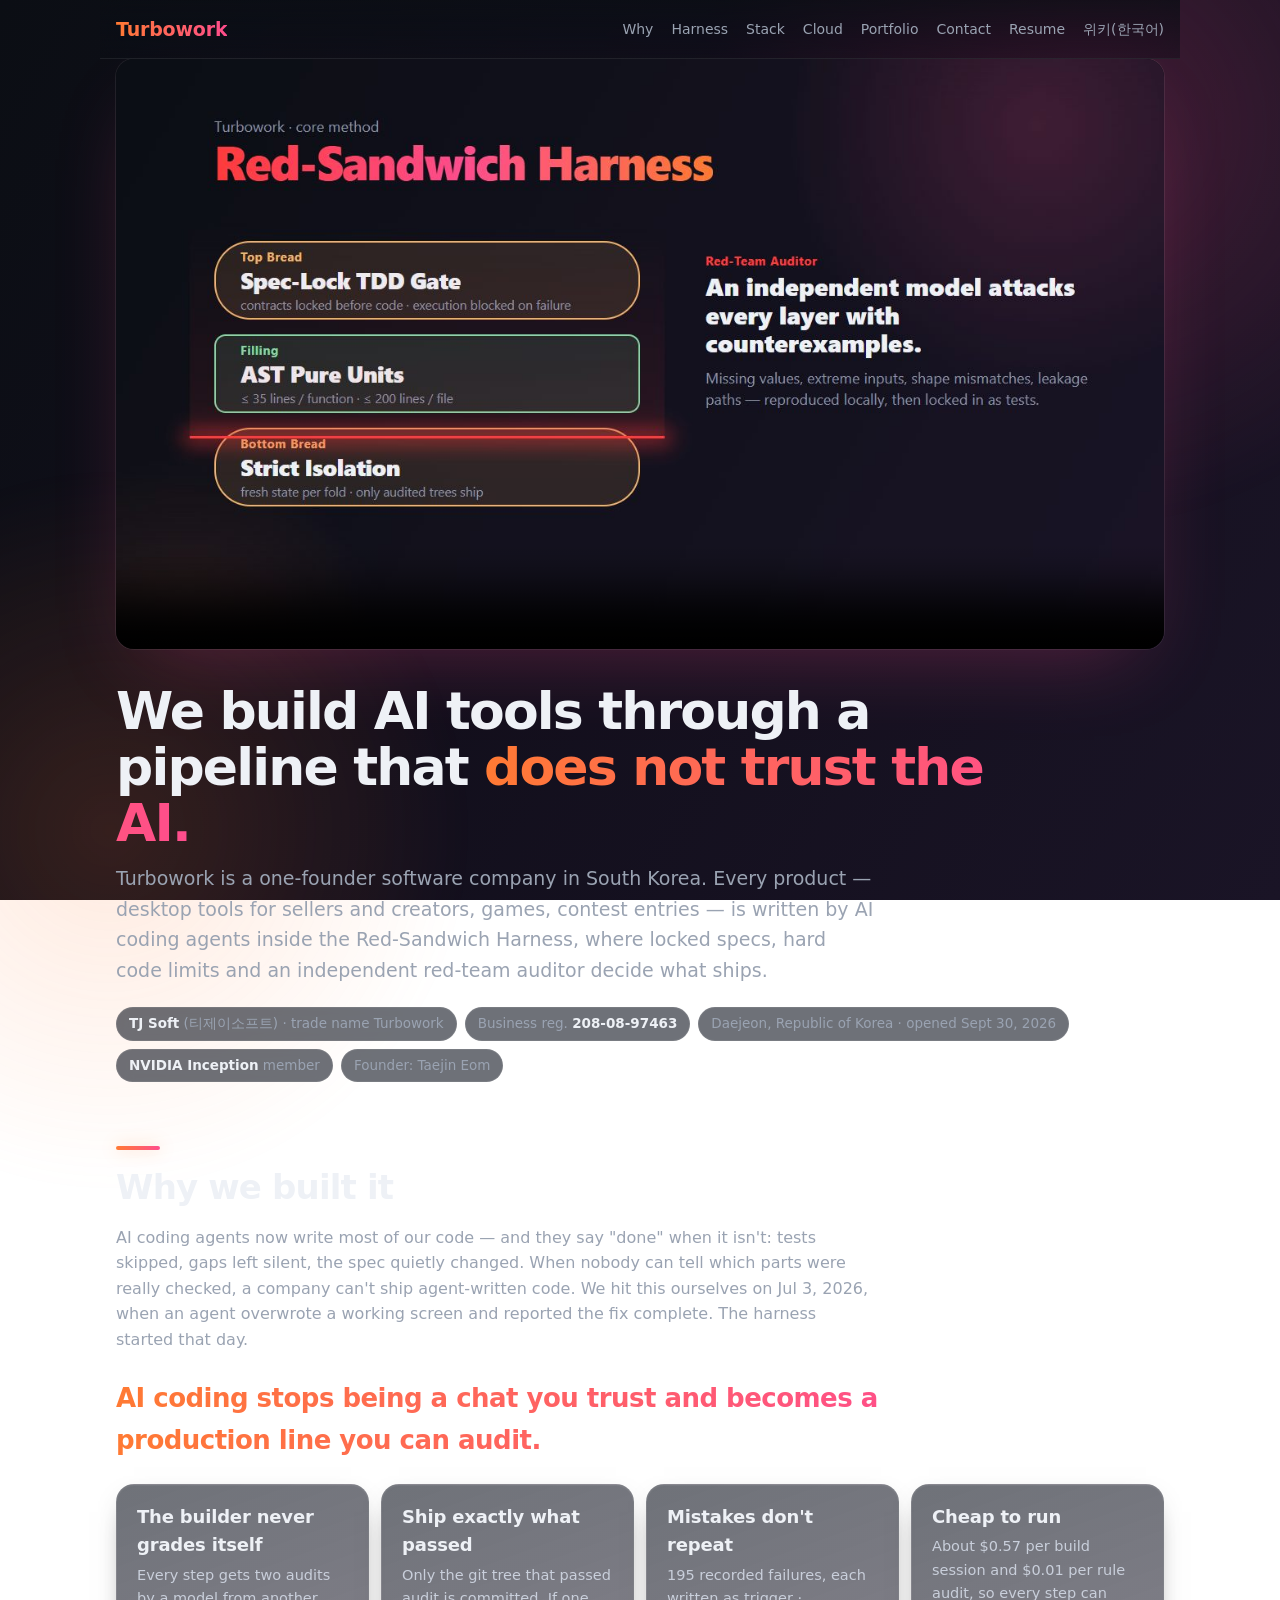
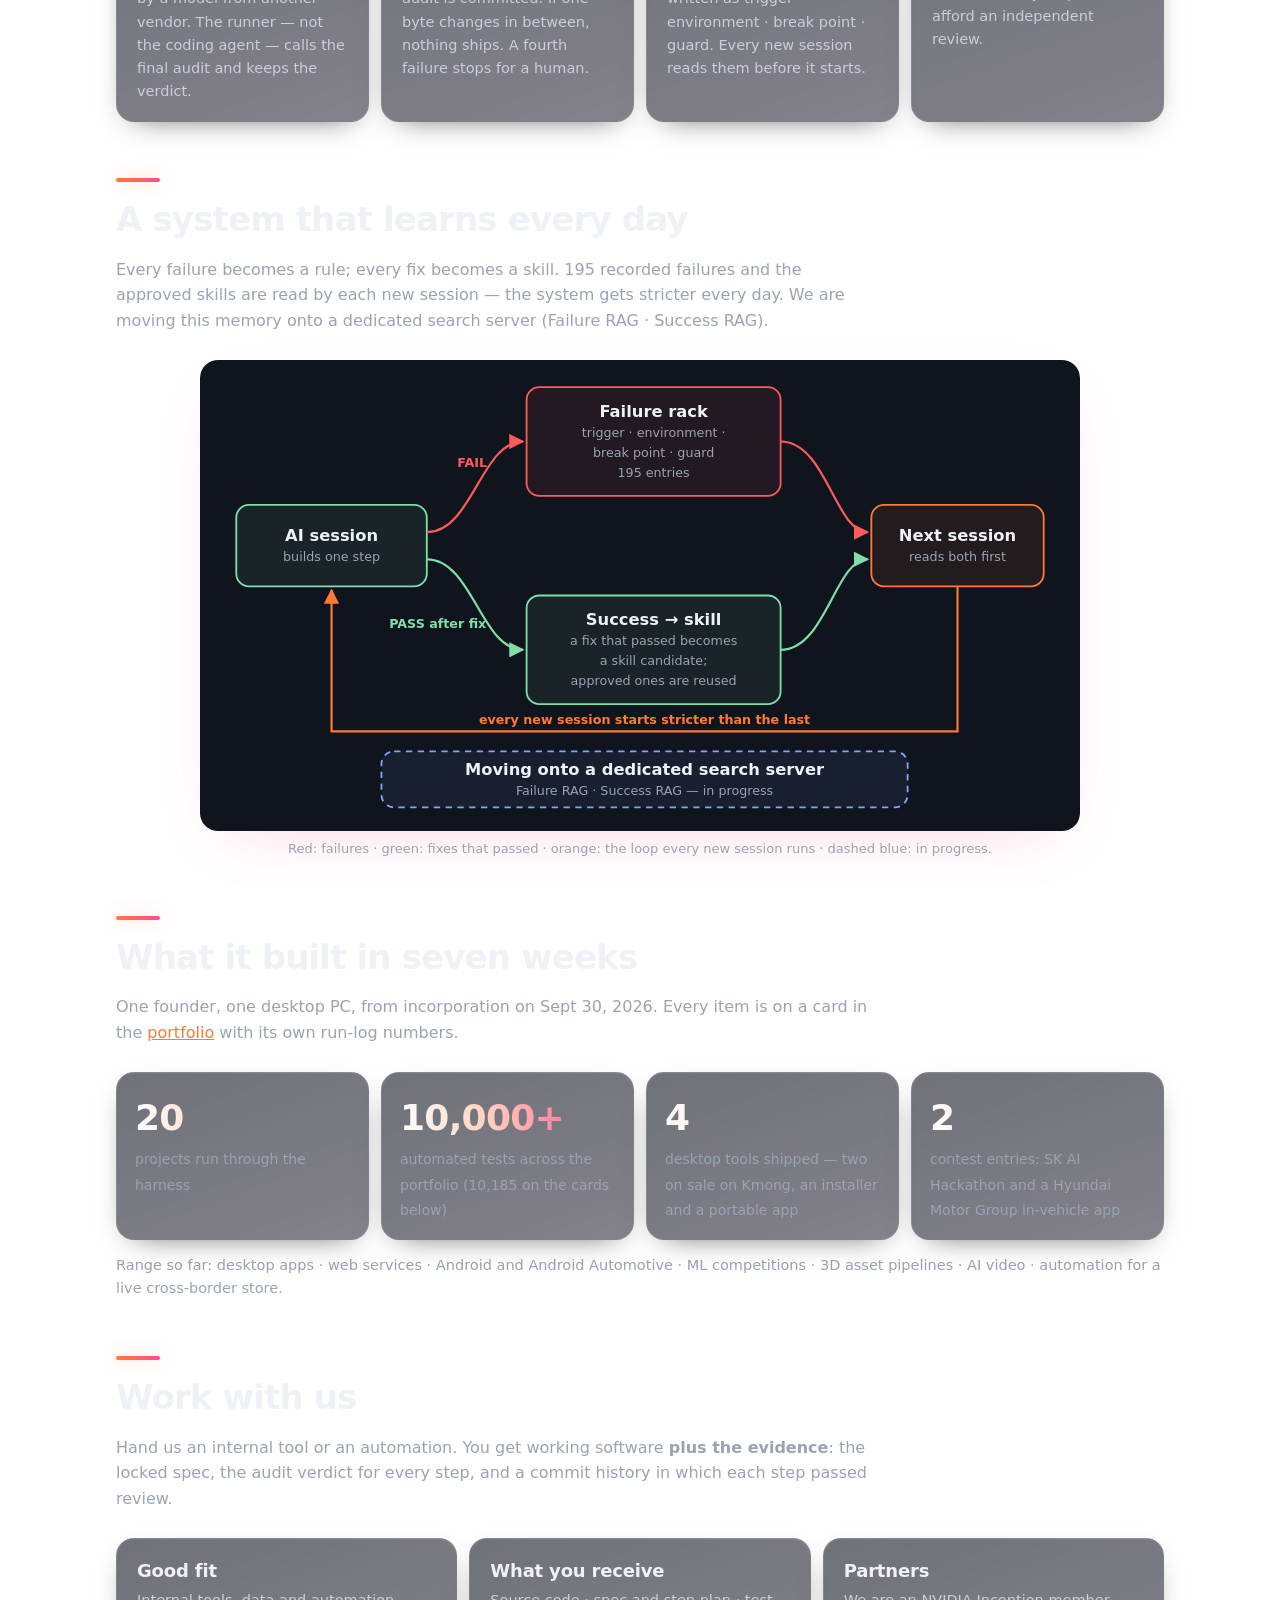
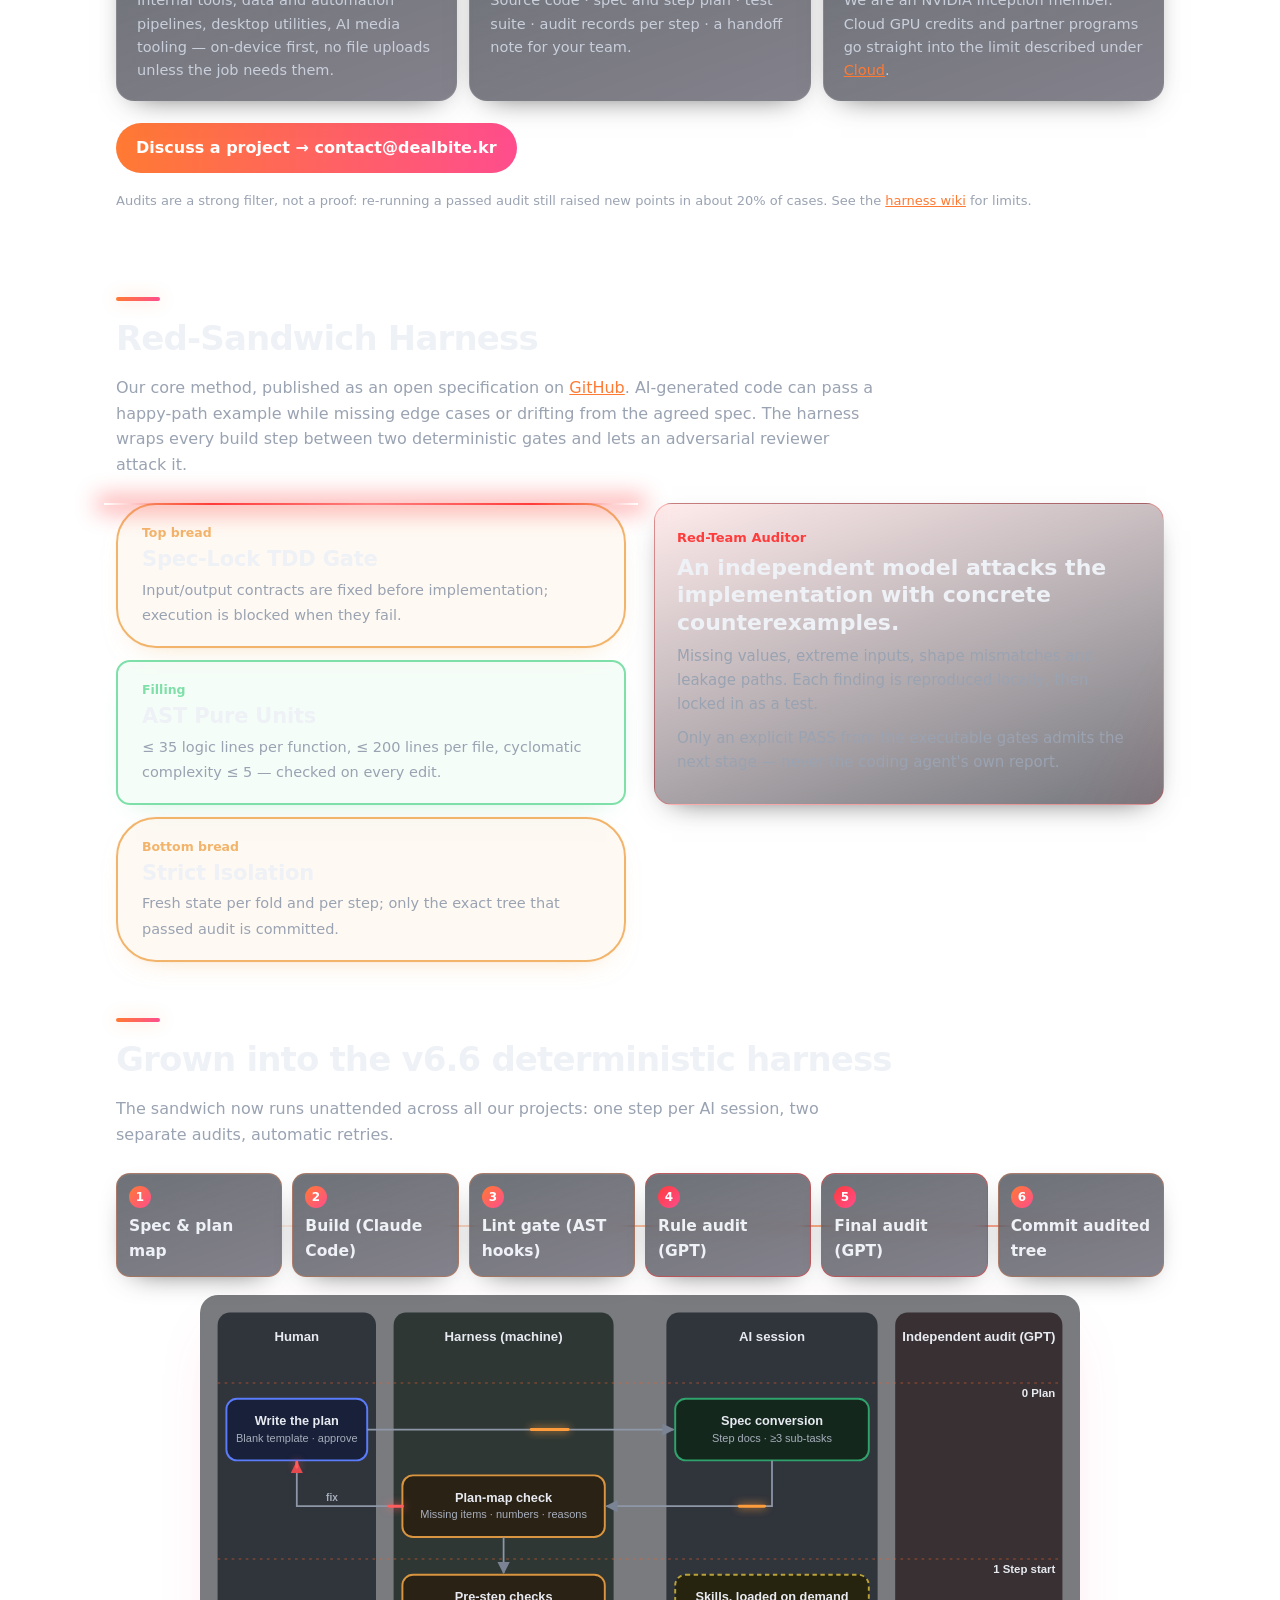
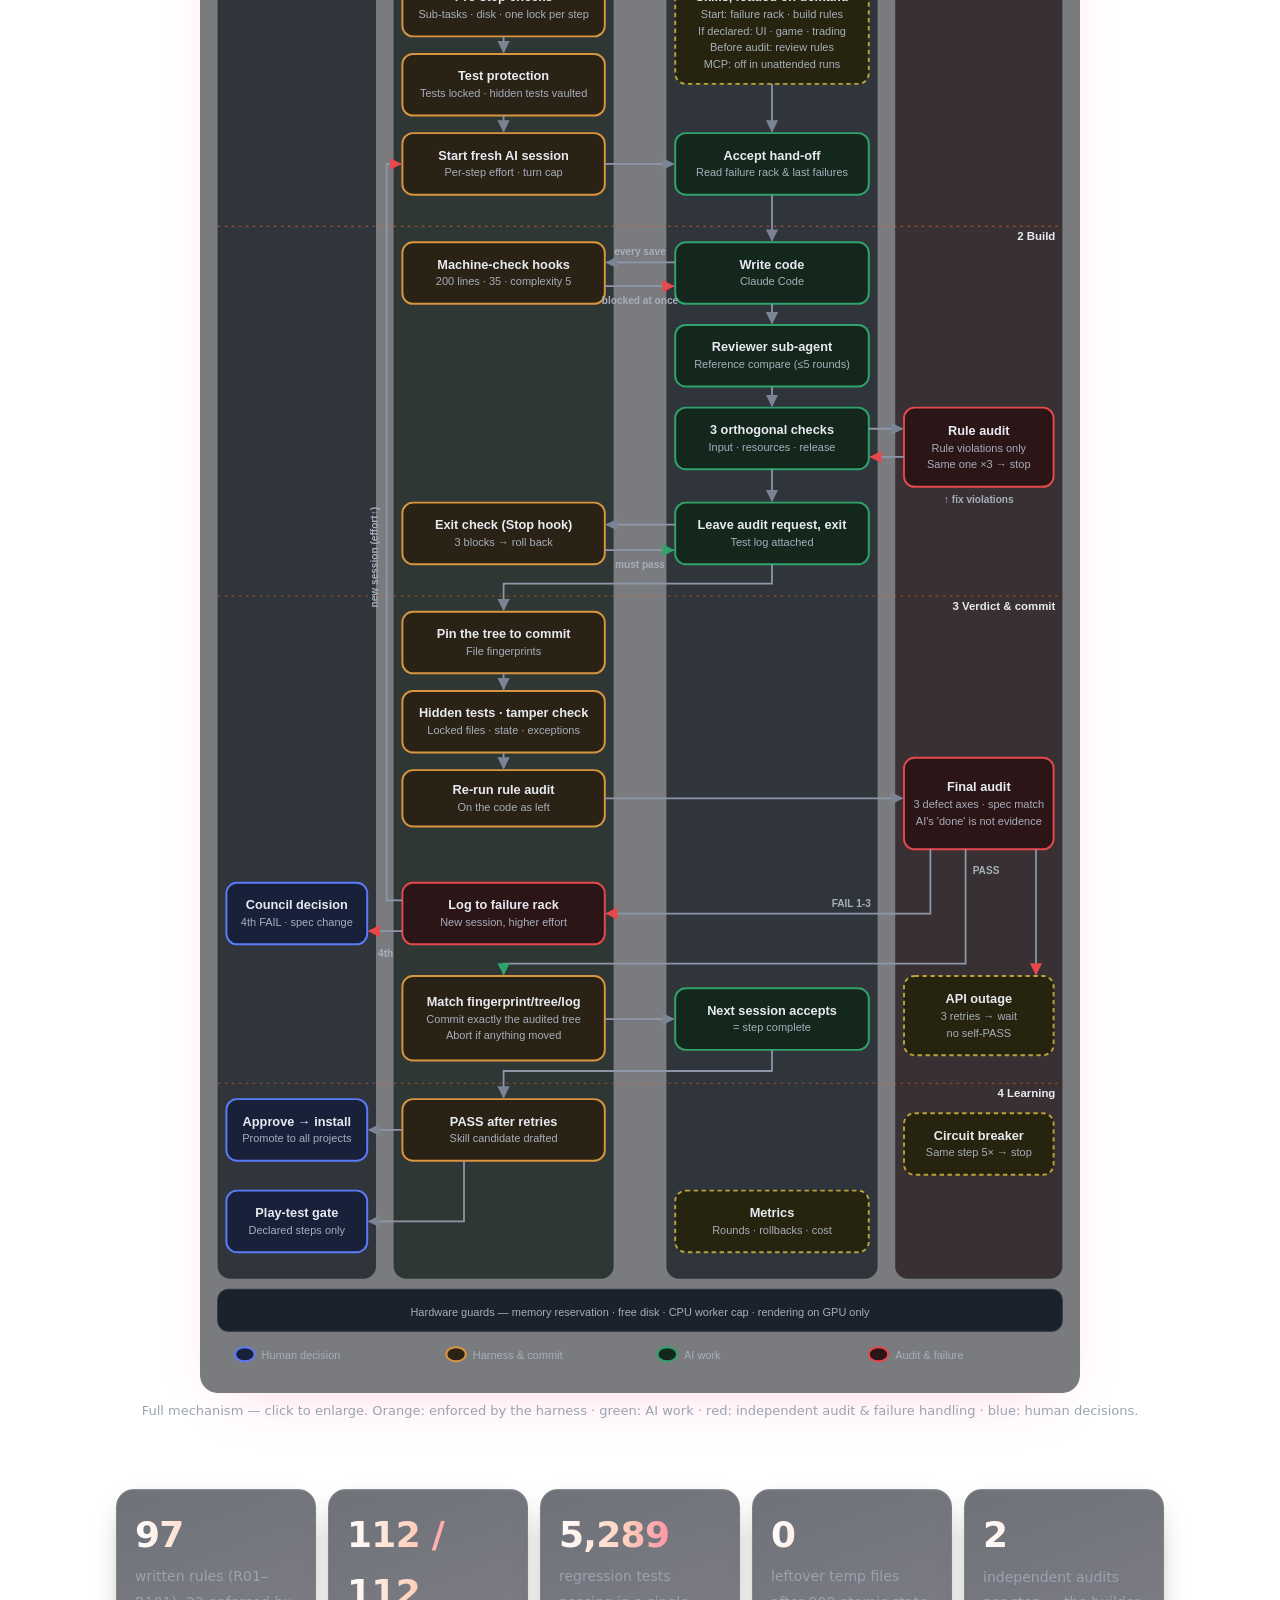
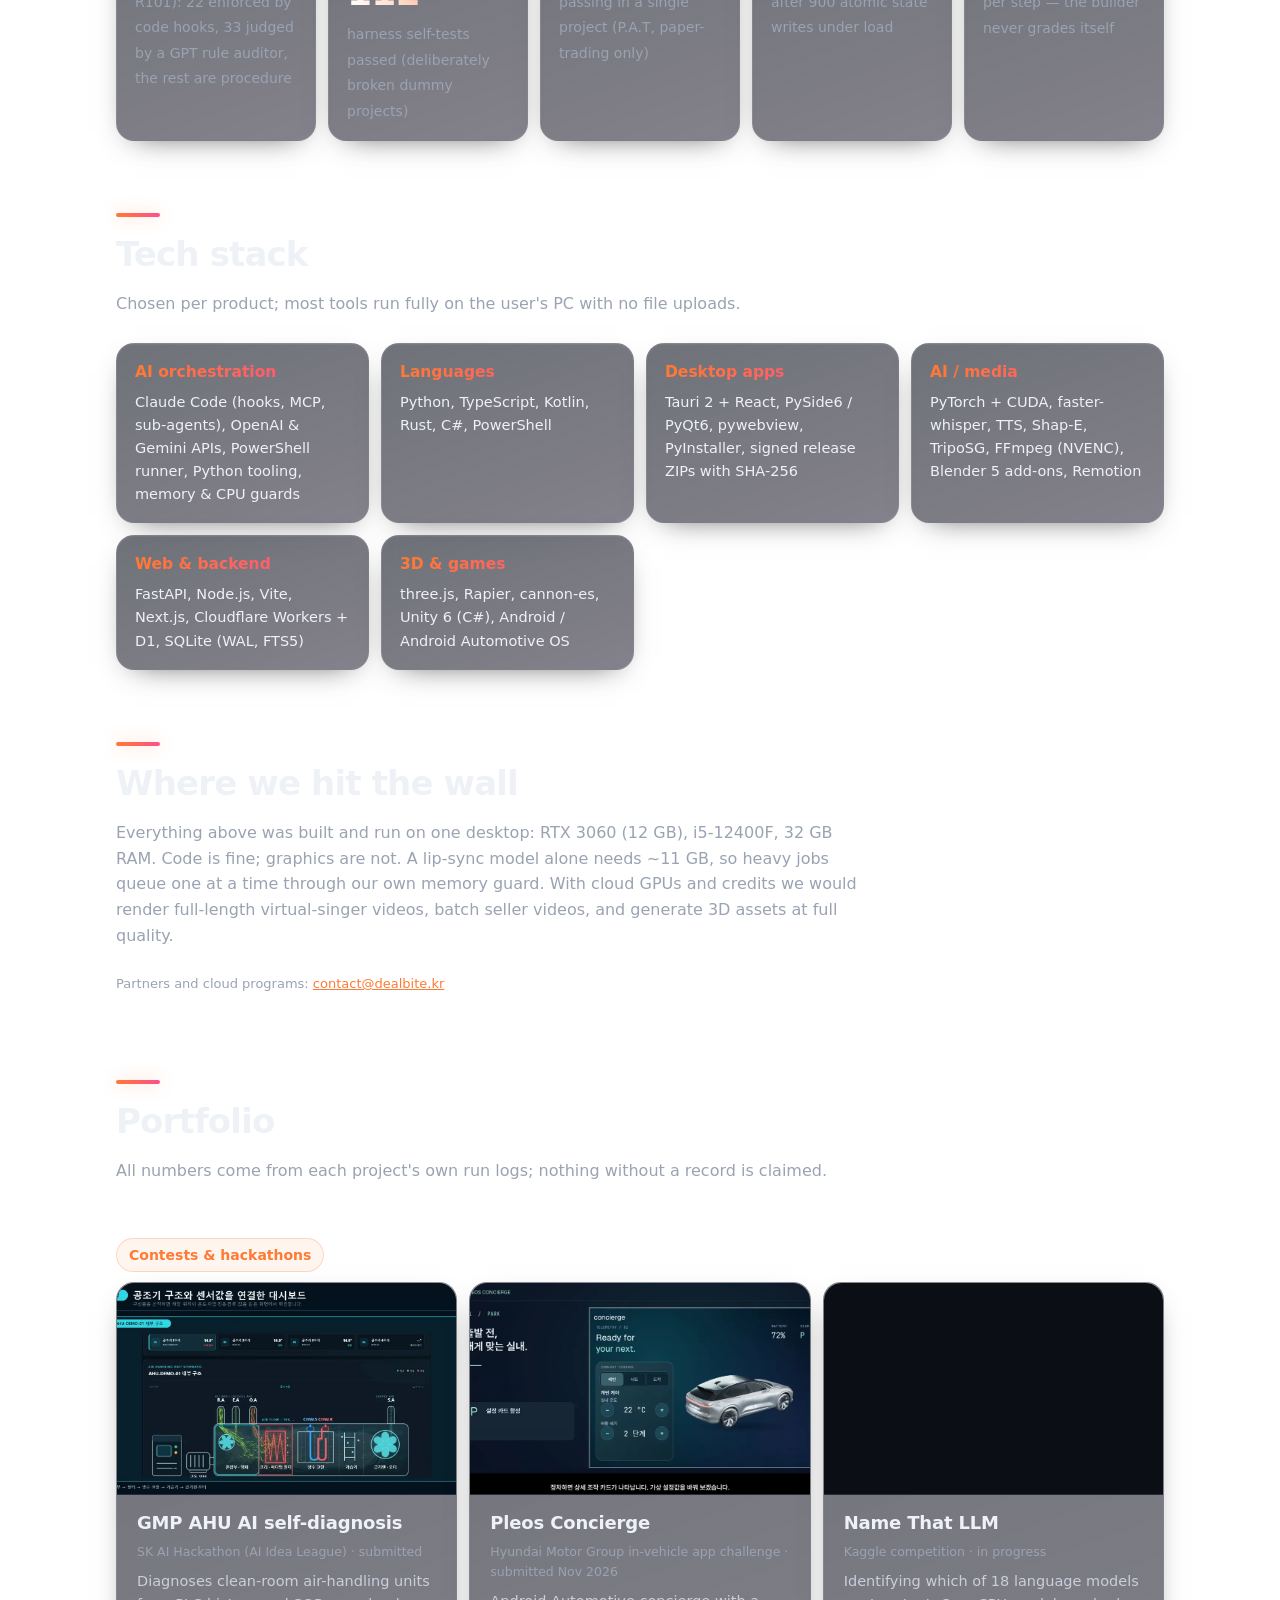
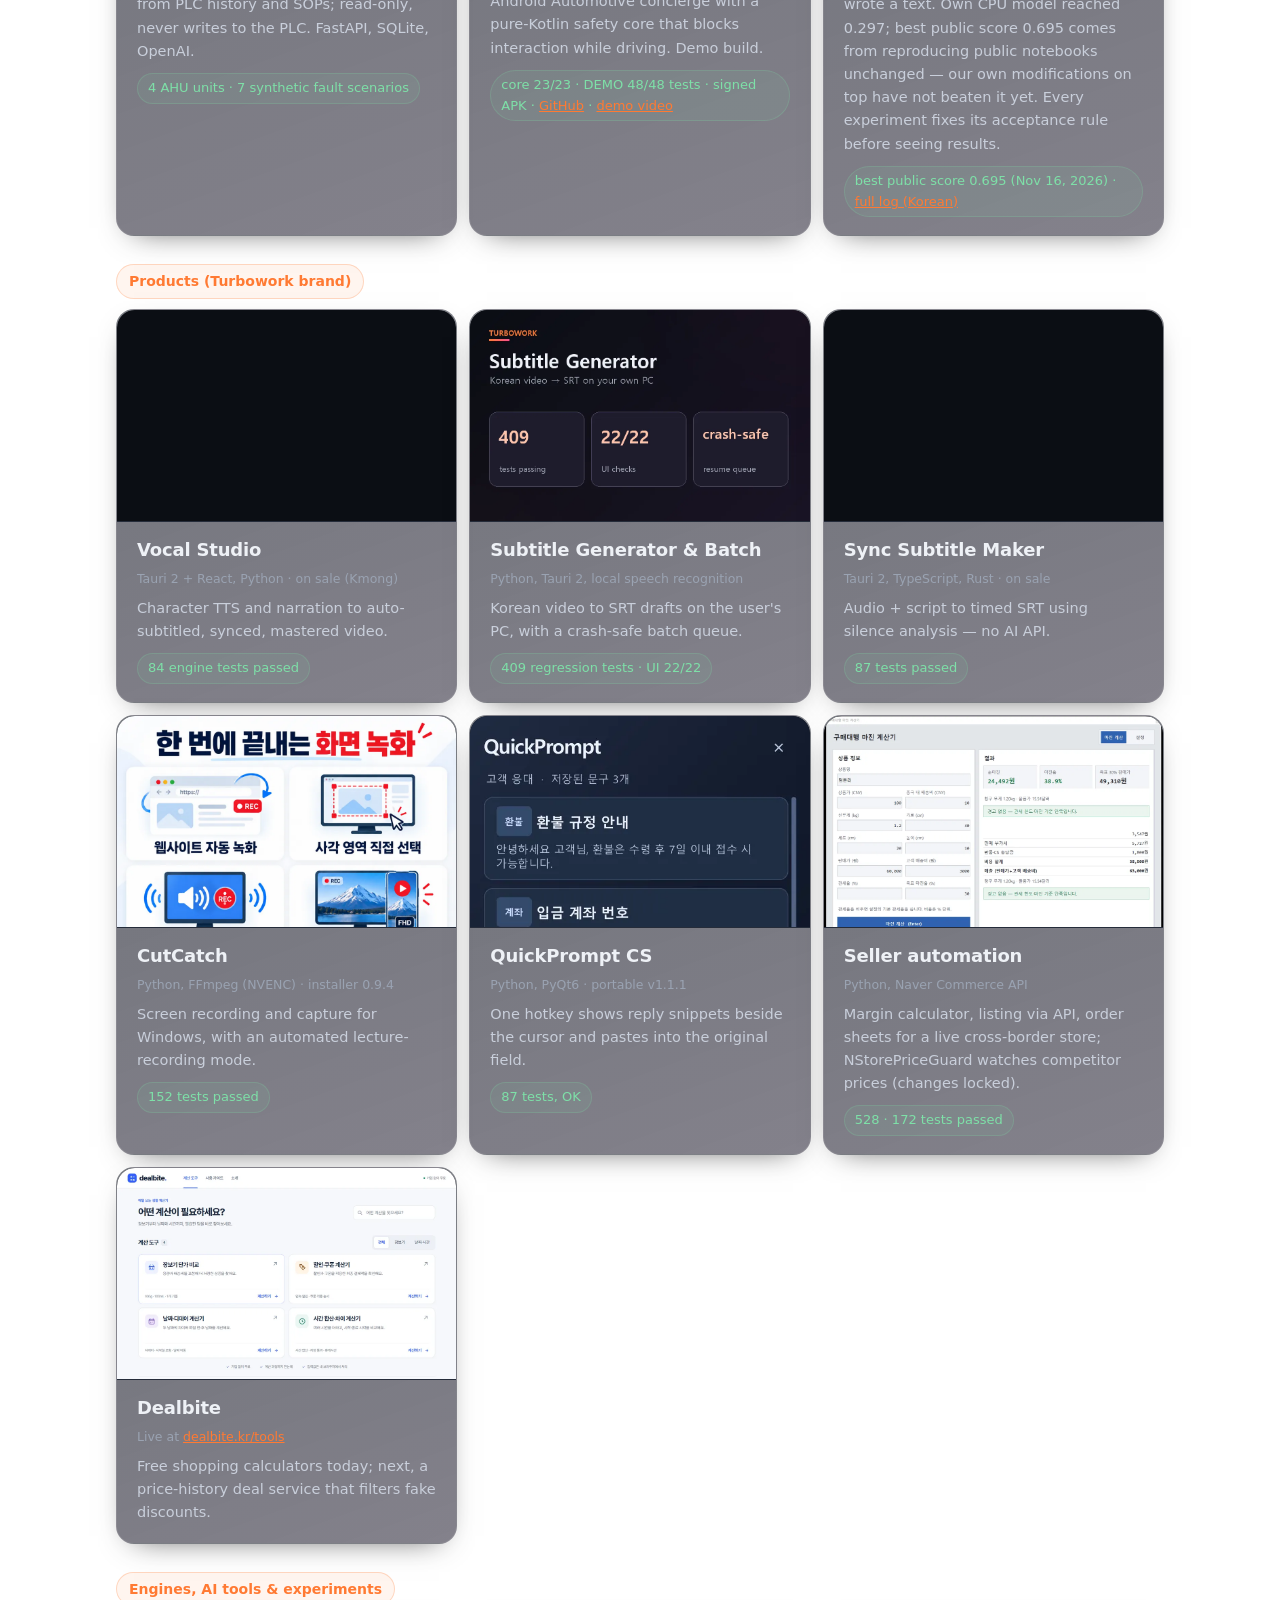
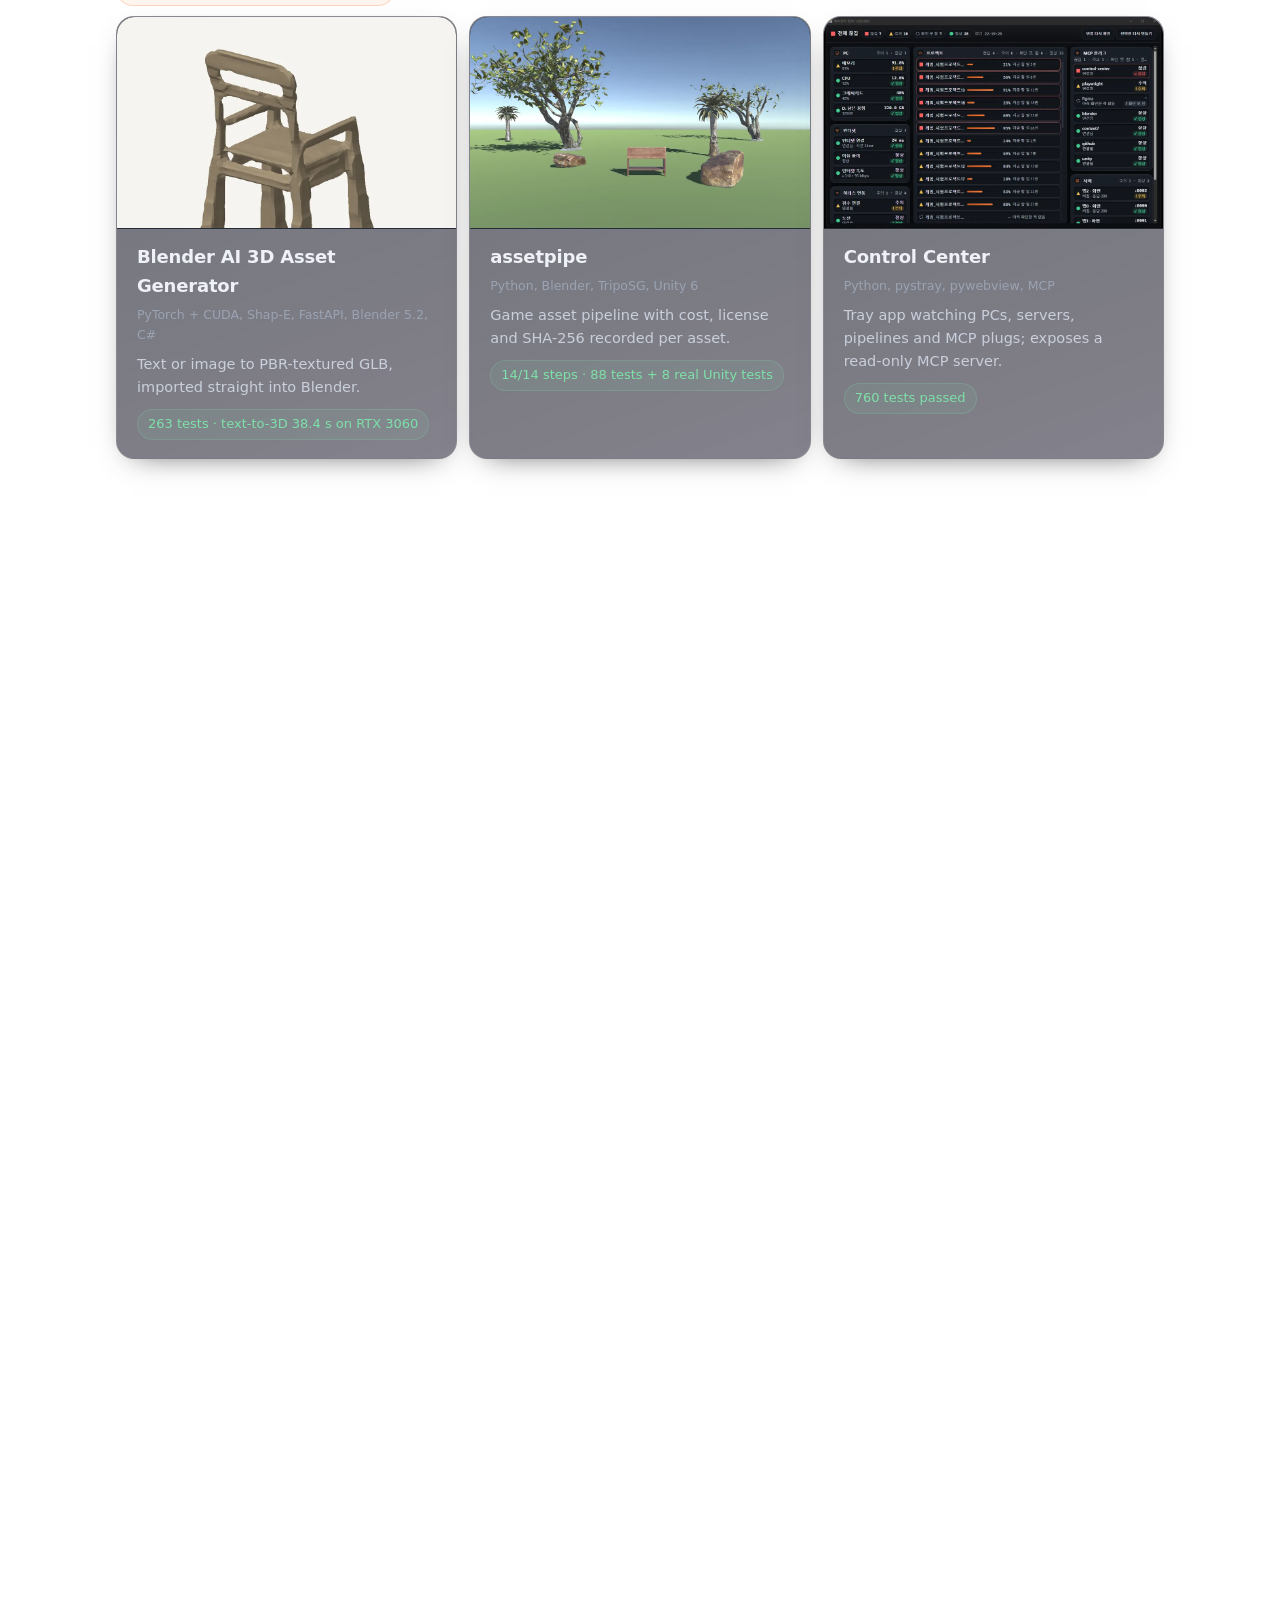
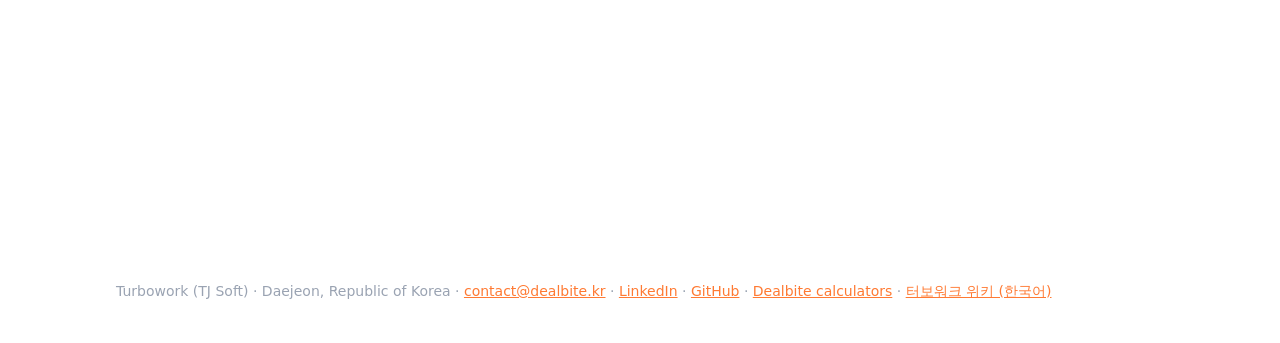
==== index.html @ 3200b172 "Landing: fix section order from misapplied partial patch (#why before #harness, learning loop before" ====
<!doctype html>
<html lang="en">
<head>
<meta charset="utf-8">
<meta name="viewport" content="width=device-width, initial-scale=1">
<title>Turbowork · Red-Sandwich Harness &amp; AI-built tools</title>
<meta name="description" content="Turbowork (TJ Soft, South Korea) builds AI tools for sellers and creators through the Red-Sandwich Harness: a deterministic, audit-gated AI development pipeline. Portfolio, tech stack and contests.">
<meta property="og:type" content="website">
<link rel="canonical" href="https://turbowork.kr/">
<meta property="og:url" content="https://turbowork.kr/">
<meta property="og:title" content="Turbowork · Red-Sandwich Harness & AI-built tools">
<meta property="og:description" content="AI tools built through a pipeline that does not trust the AI: locked specs, hard code limits and an independent red-team auditor. Portfolio, tech stack and contests.">
<meta property="og:image" content="https://turbowork.kr/assets/turbowork-hero.jpg">
<meta property="og:image:width" content="1280">
<meta property="og:image:height" content="720">
<link rel="icon" type="image/png" href="assets/icon.png">
<meta name="twitter:card" content="summary_large_image">
<style>
:root { --bg:#0b0e14; --bg2:#141a24; --fg:#eef1f6; --muted:#9aa3b2; --line:#252c3a; --card:#121822; --a:#ff7a33; --b:#ff4d8d; --red:#ff3b3b; --bread:#f2b46b; --fill:#7ee0a8; }
* { box-sizing:border-box; }
body { margin:0; background:var(--bg); color:var(--fg); font:16px/1.6 "Segoe UI Variable Text","Segoe UI",system-ui,-apple-system,Roboto,sans-serif; }
a { color:var(--a); }
.wrap { max-width:1080px; margin:0 auto; padding:0 16px; }
header.top { display:flex; justify-content:space-between; align-items:center; padding:18px 0; font-size:14px; color:var(--muted); }
header.top b { color:var(--fg); letter-spacing:-.01em; font-size:17px; }
header.top nav a { color:var(--muted); text-decoration:none; margin-left:18px; }
.hero video, .hero img { width:100%; display:block; border-radius:18px; border:1px solid var(--line); background:#0b0e14; aspect-ratio:16/9; }
.hero h1 { font-size:clamp(30px,5.5vw,52px); line-height:1.08; letter-spacing:-.035em; margin:34px 0 12px; max-width:880px; }
.lead { font-size:19px; color:var(--muted); max-width:760px; margin:0; }
.facts { display:flex; flex-wrap:wrap; gap:8px; margin:22px 0 0; padding:0; list-style:none; }
.facts li { font-size:13.5px; color:var(--muted); border:1px solid var(--line); border-radius:999px; padding:5px 12px; }
.facts li b { color:var(--fg); font-weight:600; }
section { padding:64px 0 8px; }
h2 { font-size:clamp(24px,3.6vw,34px); letter-spacing:-.025em; margin:0 0 10px; }
h2 + p { color:var(--muted); max-width:760px; margin:0 0 26px; }
.sandwich { display:grid; grid-template-columns:minmax(0,1fr) minmax(0,1fr); gap:28px; align-items:start; }
.layers { position:relative; display:grid; gap:12px; }
.layer { border-radius:40px; padding:18px 24px; border:2px solid var(--bread); background:#f2b46b14; }
.layer.fill { border-radius:14px; border-color:var(--fill); background:#7ee0a814; }
.layer small { display:block; font-size:12.5px; font-weight:700; color:var(--bread); }
.layer.fill small { color:var(--fill); }
.layer strong { display:block; font-size:21px; letter-spacing:-.01em; }
.layer span { color:var(--muted); font-size:14.5px; }
.scan { position:absolute; left:-12px; right:-12px; height:3px; background:var(--red); box-shadow:0 0 18px 6px #ff3b3b77; animation:scan 3.6s ease-in-out infinite; }
@keyframes scan { 0% { top:0; opacity:0 } 10% { opacity:1 } 85% { opacity:1 } 100% { top:100%; opacity:0 } }
@media (prefers-reduced-motion: reduce) { .scan { animation:none; display:none; } }
.auditor { border:1.5px solid #ff3b3b66; border-radius:16px; padding:20px 22px; background:#ff3b3b0d; }
.auditor small { color:var(--red); font-weight:700; font-size:13px; }
.auditor h3 { margin:4px 0 8px; font-size:22px; line-height:1.25; }
.auditor p { margin:0 0 10px; color:var(--muted); font-size:15px; }
.flow { display:grid; grid-template-columns:repeat(6,minmax(0,1fr)); gap:10px; margin:6px 0 10px; padding:0; list-style:none; counter-reset:s; }
.flow li { counter-increment:s; border:1.5px solid var(--a); border-radius:14px; padding:12px 12px; background:var(--card); font-weight:700; font-size:15.5px; }
.flow li::before { content:counter(s); display:block; font-weight:400; font-size:12px; color:var(--muted); }
.flow li.audit { border-color:var(--red); }
.retry { color:var(--red); font-size:14.5px; margin:0 0 22px; }
.stats { display:grid; grid-template-columns:repeat(auto-fit,minmax(200px,1fr)); gap:12px; }
.stat { background:var(--card); border:1px solid var(--line); border-radius:14px; padding:16px 18px; }
.stat b { display:block; font-size:30px; letter-spacing:-.02em; }
.stat span { color:var(--muted); font-size:14px; }
.stack { display:grid; grid-template-columns:repeat(auto-fit,minmax(240px,1fr)); gap:12px; }
.stack div { background:var(--card); border:1px solid var(--line); border-radius:14px; padding:16px 18px; }
.stack h3 { margin:0 0 6px; font-size:15px; color:var(--a); }
.stack p { margin:0; font-size:14.5px; color:var(--fg); }
.group { margin:28px 0 10px; font-size:14px; font-weight:700; color:var(--a); }
.cards { display:grid; grid-template-columns:repeat(auto-fit,minmax(300px,1fr)); gap:12px; }
.card { background:var(--card); border:1px solid var(--line); border-radius:14px; padding:16px 18px; }
.card h3 { margin:0 0 4px; font-size:17px; }
.card .meta { font-size:12.5px; color:var(--muted); margin-bottom:8px; }
.card p { margin:0; font-size:14.5px; color:#c9cfdb; }
.card .proof { margin-top:10px; font-size:13px; color:var(--fill); }
.card img.shot { display:block; width:calc(100% + 36px); margin:-16px -18px 14px; aspect-ratio:16/10; object-fit:cover; object-position:top; border-radius:14px 14px 0 0; border-bottom:1px solid var(--line); background:#0b0e14; }
.note { font-size:13px; color:var(--muted); margin-top:18px; }
footer { margin:72px 0 0; padding:22px 0 40px; border-top:1px solid var(--line); color:var(--muted); font-size:14px; }
.why-claim { font-size:clamp(20px,2.6vw,26px); font-weight:700; letter-spacing:-.02em; max-width:820px; margin:0 0 22px; background:linear-gradient(90deg,var(--a),var(--b)); -webkit-background-clip:text; background-clip:text; color:transparent; }
.why-cards { grid-template-columns:repeat(auto-fit,minmax(210px,1fr)); }
.why-range { color:var(--muted); font-size:14.5px; margin:14px 0 0; }
.why-cta { margin:22px 0 0; }
.why-btn { display:inline-block; padding:12px 20px; border-radius:999px; background:linear-gradient(90deg,var(--a),var(--b)); color:#fff; font-weight:700; text-decoration:none; }
@media (max-width:760px) { .sandwich { grid-template-columns:1fr; } .flow { grid-template-columns:repeat(2,minmax(0,1fr)); } header.top nav { display:none; } }
</style>
<link rel="stylesheet" href="assets/upgrade.css">
</head>
<body>
<div class="wrap">
<header class="top"><b>Turbowork</b><nav><a href="#why">Why</a><a href="#harness">Harness</a><a href="#stack">Stack</a><a href="#cloud">Cloud</a><a href="#portfolio">Portfolio</a><a href="#contact">Contact</a><a href="resume/en/">Resume</a><a href="wiki/">위키(한국어)</a></nav></header>

<div class="hero">
  <video autoplay muted loop playsinline controls preload="metadata" poster="assets/turbowork-hero.jpg" aria-label="Red-Sandwich Harness and Turbowork portfolio motion overview">
    <source src="assets/turbowork-hero.mp4" type="video/mp4">
  </video>
  <h1>We build AI tools through a pipeline that <span class="grad">does not trust the AI.</span></h1>
  <p class="lead">Turbowork is a one-founder software company in South Korea. Every product — desktop tools for sellers and creators,
    games, contest entries — is written by AI coding agents inside the Red-Sandwich Harness, where locked specs, hard code limits
    and an independent red-team auditor decide what ships.</p>
  <ul class="facts">
    <li><b>TJ Soft</b> (티제이소프트) · trade name Turbowork</li>
    <li>Business reg. <b>208-08-97463</b></li>
    <li>Daejeon, Republic of Korea · opened Sept 30, 2026</li>
    <li><b>NVIDIA Inception</b> member</li>
    <li>Founder: Taejin Eom</li>
  </ul>
</div>

<section id="why">
  <h2>Why we built it</h2>
  <p>AI coding agents now write most of our code — and they say "done" when it isn't: tests skipped, gaps left silent, the spec quietly changed.
    When nobody can tell which parts were really checked, a company can't ship agent-written code. We hit this ourselves on Jul 3, 2026,
    when an agent overwrote a working screen and reported the fix complete. The harness started that day.</p>
  <p class="why-claim">AI coding stops being a chat you trust and becomes a production line you can audit.</p>
  <div class="cards why-cards">
    <div class="card"><h3>The builder never grades itself</h3><p>Every step gets two audits by a model from another vendor. The runner — not the coding agent — calls the final audit and keeps the verdict.</p></div>
    <div class="card"><h3>Ship exactly what passed</h3><p>Only the git tree that passed audit is committed. If one byte changes in between, nothing ships. A fourth failure stops for a human.</p></div>
    <div class="card"><h3>Mistakes don't repeat</h3><p>195 recorded failures, each written as trigger · environment · break point · guard. Every new session reads them before it starts.</p></div>
    <div class="card"><h3>Cheap to run</h3><p>About $0.57 per build session and $0.01 per rule audit, so every step can afford an independent review.</p></div>
  </div>

  <h2 style="margin-top:56px">A system that learns every day</h2>
  <p>Every failure becomes a rule; every fix becomes a skill. 195 recorded failures and the approved skills are read by each new session —
    the system gets stricter every day. We are moving this memory onto a dedicated search server (Failure RAG · Success RAG).</p>
  <figure class="arch"><img src="assets/learning-loop-en.svg" alt="Learning loop: an AI session builds a step; failures go to the failure rack, fixes that pass become skills; the next session reads both first. Moving onto a dedicated search server (Failure RAG and Success RAG), in progress." loading="lazy">
    <figcaption>Red: failures · green: fixes that passed · orange: the loop every new session runs · dashed blue: in progress.</figcaption></figure>

  <h2 style="margin-top:56px">What it built in seven weeks</h2>
  <p>One founder, one desktop PC, from incorporation on Sept 30, 2026. Every item is on a card in the <a href="#portfolio">portfolio</a> with its own run-log numbers.</p>
  <div class="stats">
    <div class="stat"><b>20</b><span>projects run through the harness</span></div>
    <div class="stat"><b>10,000+</b><span>automated tests across the portfolio (10,185 on the cards below)</span></div>
    <div class="stat"><b>4</b><span>desktop tools shipped — two on sale on Kmong, an installer and a portable app</span></div>
    <div class="stat"><b>2</b><span>contest entries: SK AI Hackathon and a Hyundai Motor Group in-vehicle app</span></div>
  </div>
  <p class="why-range">Range so far: desktop apps · web services · Android and Android Automotive · ML competitions · 3D asset pipelines · AI video · automation for a live cross-border store.</p>

  <h2 style="margin-top:56px">Work with us</h2>
  <p>Hand us an internal tool or an automation. You get working software <b>plus the evidence</b>: the locked spec, the audit verdict for every step,
    and a commit history in which each step passed review.</p>
  <div class="cards">
    <div class="card"><h3>Good fit</h3><p>Internal tools, data and automation pipelines, desktop utilities, AI media tooling — on-device first, no file uploads unless the job needs them.</p></div>
    <div class="card"><h3>What you receive</h3><p>Source code · spec and step plan · test suite · audit records per step · a handoff note for your team.</p></div>
    <div class="card"><h3>Partners</h3><p>We are an NVIDIA Inception member. Cloud GPU credits and partner programs go straight into the limit described under <a href="#cloud">Cloud</a>.</p></div>
  </div>
  <p class="why-cta"><a class="why-btn" href="mailto:contact@dealbite.kr?subject=Project%20inquiry">Discuss a project → contact@dealbite.kr</a></p>
  <p class="note">Audits are a strong filter, not a proof: re-running a passed audit still raised new points in about 20% of cases. See the <a href="wiki/harness/">harness wiki</a> for limits.</p>
</section>

<section id="harness">
  <h2>Red-Sandwich Harness</h2>
  <p>Our core method, published as an open specification on
    <a href="https://github.com/jjangkjy5607-dev/red-sandwich-harness" target="_blank" rel="noopener">GitHub</a>.
    AI-generated code can pass a happy-path example while missing edge cases or drifting from the agreed spec.
    The harness wraps every build step between two deterministic gates and lets an adversarial reviewer attack it.</p>
  <div class="sandwich">
    <div class="layers" aria-label="Three layers of the sandwich">
      <div class="layer"><small>Top bread</small><strong>Spec-Lock TDD Gate</strong><span>Input/output contracts are fixed before implementation; execution is blocked when they fail.</span></div>
      <div class="layer fill"><small>Filling</small><strong>AST Pure Units</strong><span>≤ 35 logic lines per function, ≤ 200 lines per file, cyclomatic complexity ≤ 5 — checked on every edit.</span></div>
      <div class="layer"><small>Bottom bread</small><strong>Strict Isolation</strong><span>Fresh state per fold and per step; only the exact tree that passed audit is committed.</span></div>
      <div class="scan" aria-hidden="true"></div>
    </div>
    <div class="auditor">
      <small>Red-Team Auditor</small>
      <h3>An independent model attacks the implementation with concrete counterexamples.</h3>
      <p>Missing values, extreme inputs, shape mismatches and leakage paths. Each finding is reproduced locally, then locked in as a test.</p>
      <p>Only an explicit PASS from the executable gates admits the next stage — never the coding agent's own report.</p>
    </div>
  </div>

  <h2 style="margin-top:56px">Grown into the v6.6 deterministic harness</h2>
  <p>The sandwich now runs unattended across all our projects: one step per AI session, two separate audits, automatic retries.</p>
  <ol class="flow">
    <li>Spec &amp; plan map</li><li>Build (Claude Code)</li><li>Lint gate (AST hooks)</li>
    <li class="audit">Rule audit (GPT)</li><li class="audit">Final audit (GPT)</li><li>Commit audited tree</li>
  </ol>
  <figure class="arch"><a href="assets/harness-arch-en-dark.svg" target="_blank" rel="noopener"><img src="assets/harness-arch-en-dark.svg" alt="Red-Sandwich Harness full mechanism: human, harness, AI session and independent audit lanes" loading="lazy"></a>
    <figcaption>Full mechanism — click to enlarge. Orange: enforced by the harness · green: AI work · red: independent audit &amp; failure handling · blue: human decisions.</figcaption></figure>
  <p class="retry">FAIL → a new session with raised effort reads the failure rack and patches; 4th failure stops for a human decision.</p>
  <div class="stats">
    <div class="stat"><b>97</b><span>written rules (R01–R101): 22 enforced by code hooks, 33 judged by a GPT rule auditor, the rest are procedure</span></div>
    <div class="stat"><b>112 / 112</b><span>harness self-tests passed (deliberately broken dummy projects)</span></div>
    <div class="stat"><b>5,289</b><span>regression tests passing in a single project (P.A.T, paper-trading only)</span></div>
    <div class="stat"><b>0</b><span>leftover temp files after 900 atomic state writes under load</span></div>
    <div class="stat"><b>2</b><span>independent audits per step — the builder never grades itself</span></div>
  </div>
</section>

<section id="stack">
  <h2>Tech stack</h2>
  <p>Chosen per product; most tools run fully on the user's PC with no file uploads.</p>
  <div class="stack">
    <div><h3>AI orchestration</h3><p>Claude Code (hooks, MCP, sub-agents), OpenAI &amp; Gemini APIs, PowerShell runner, Python tooling, memory &amp; CPU guards</p></div>
    <div><h3>Languages</h3><p>Python, TypeScript, Kotlin, Rust, C#, PowerShell</p></div>
    <div><h3>Desktop apps</h3><p>Tauri 2 + React, PySide6 / PyQt6, pywebview, PyInstaller, signed release ZIPs with SHA-256</p></div>
    <div><h3>AI / media</h3><p>PyTorch + CUDA, faster-whisper, TTS, Shap-E, TripoSG, FFmpeg (NVENC), Blender 5 add-ons, Remotion</p></div>
    <div><h3>Web &amp; backend</h3><p>FastAPI, Node.js, Vite, Next.js, Cloudflare Workers + D1, SQLite (WAL, FTS5)</p></div>
    <div><h3>3D &amp; games</h3><p>three.js, Rapier, cannon-es, Unity 6 (C#), Android / Android Automotive OS</p></div>
  </div>
</section>

<section id="cloud">
  <h2>Where we hit the wall</h2>
  <p>Everything above was built and run on one desktop: RTX 3060 (12 GB), i5-12400F, 32 GB RAM. Code is fine; graphics are not.
    A lip-sync model alone needs ~11 GB, so heavy jobs queue one at a time through our own memory guard.
    With cloud GPUs and credits we would render full-length virtual-singer videos, batch seller videos, and generate 3D assets at full quality.</p>
  <p class="note">Partners and cloud programs: <a href="mailto:contact@dealbite.kr?subject=Partnership">contact@dealbite.kr</a></p>
</section>

<section id="portfolio">
  <h2>Portfolio</h2>
  <p>All numbers come from each project's own run logs; nothing without a record is claimed.</p>

  <div class="group">Contests &amp; hackathons</div>
  <div class="cards">
    <div class="card"><img class="shot" src="assets/p/ahu.webp" alt="AHU dashboard linking unit structure and sensor values (demo data)" loading="lazy" decoding="async"><h3>GMP AHU AI self-diagnosis</h3><div class="meta">SK AI Hackathon (AI Idea League) · submitted</div>
      <p>Diagnoses clean-room air-handling units from PLC history and SOPs; read-only, never writes to the PLC. FastAPI, SQLite, OpenAI.</p>
      <div class="proof">4 AHU units · 7 synthetic fault scenarios</div></div>
    <div class="card"><img class="shot" src="assets/p/pleos1.webp" alt="Pleos Concierge parked screen with comfort controls" loading="lazy" decoding="async"><h3>Pleos Concierge</h3><div class="meta">Hyundai Motor Group in-vehicle app challenge · submitted Nov 2026</div>
      <p>Android Automotive concierge with a pure-Kotlin safety core that blocks interaction while driving. Demo build.</p>
      <div class="proof">core 23/23 · DEMO 48/48 tests · signed APK ·
        <a href="https://github.com/Turbowork-aibuilder/pleos-concierge" target="_blank" rel="noopener">GitHub</a> ·
        <a href="https://youtu.be/kchZ4HQ-EuE" target="_blank" rel="noopener">demo video</a></div></div>
    <div class="card"><img class="shot" src="assets/p/ntl.webp" alt="Public score history: own models vs reproduced public notebooks" loading="lazy" decoding="async"><h3>Name That LLM</h3><div class="meta">Kaggle competition · in progress</div>
      <p>Identifying which of 18 language models wrote a text. Own CPU model reached 0.297; best public score 0.695 comes from reproducing public notebooks unchanged — our own modifications on top have not beaten it yet. Every experiment fixes its acceptance rule before seeing results.</p>
      <div class="proof">best public score 0.695 (Nov 16, 2026) · <a href="wiki/kaggle/">full log (Korean)</a></div></div>
  </div>

  <div class="group">Products (Turbowork brand)</div>
  <div class="cards">
    <div class="card"><img class="shot" src="assets/p/vocal.webp" alt="Vocal Studio desktop app" loading="lazy" decoding="async"><h3>Vocal Studio</h3><div class="meta">Tauri 2 + React, Python · on sale (Kmong)</div><p>Character TTS and narration to auto-subtitled, synced, mastered video.</p><div class="proof">84 engine tests passed</div></div>
    <div class="card"><img class="shot" src="assets/p/subtitle.webp" alt="Subtitle Generator facts card" loading="lazy" decoding="async"><h3>Subtitle Generator &amp; Batch</h3><div class="meta">Python, Tauri 2, local speech recognition</div><p>Korean video to SRT drafts on the user's PC, with a crash-safe batch queue.</p><div class="proof">409 regression tests · UI 22/22</div></div>
    <div class="card"><img class="shot" src="assets/p/syncsubs.webp" alt="Sync Subtitle Maker timing screen" loading="lazy" decoding="async"><h3>Sync Subtitle Maker</h3><div class="meta">Tauri 2, TypeScript, Rust · on sale</div><p>Audio + script to timed SRT using silence analysis — no AI API.</p><div class="proof">87 tests passed</div></div>
    <div class="card"><img class="shot" src="assets/p/cutcatch.webp" alt="CutCatch screen recorder features" loading="lazy" decoding="async"><h3>CutCatch</h3><div class="meta">Python, FFmpeg (NVENC) · installer 0.9.4</div><p>Screen recording and capture for Windows, with an automated lecture-recording mode.</p><div class="proof">152 tests passed</div></div>
    <div class="card"><img class="shot" src="assets/p/quickprompt.webp" alt="QuickPrompt reply popup" loading="lazy" decoding="async"><h3>QuickPrompt CS</h3><div class="meta">Python, PyQt6 · portable v1.1.1</div><p>One hotkey shows reply snippets beside the cursor and pastes into the original field.</p><div class="proof">87 tests, OK</div></div>
    <div class="card"><img class="shot" src="assets/p/seller.webp" alt="Cross-border seller margin calculator" loading="lazy" decoding="async"><h3>Seller automation</h3><div class="meta">Python, Naver Commerce API</div><p>Margin calculator, listing via API, order sheets for a live cross-border store; NStorePriceGuard watches competitor prices (changes locked).</p><div class="proof">528 · 172 tests passed</div></div>
    <div class="card"><img class="shot" src="assets/p/dealbite.webp" alt="Dealbite calculator home" loading="lazy" decoding="async"><h3>Dealbite</h3><div class="meta">Live at <a href="https://dealbite.kr/tools/">dealbite.kr/tools</a></div><p>Free shopping calculators today; next, a price-history deal service that filters fake discounts.</p></div>
  </div>

  <div class="group">Engines, AI tools &amp; experiments</div>
  <div class="cards">
    <div class="card"><img class="shot" src="assets/p/asset3d.webp" alt="Generated 3D chair asset" loading="lazy" decoding="async"><h3>Blender AI 3D Asset Generator</h3><div class="meta">PyTorch + CUDA, Shap-E, FastAPI, Blender 5.2, C#</div><p>Text or image to PBR-textured GLB, imported straight into Blender.</p><div class="proof">263 tests · text-to-3D 38.4 s on RTX 3060</div></div>
    <div class="card"><img class="shot" src="assets/p/assetpipe.webp" alt="Generated game assets placed in a test scene" loading="lazy" decoding="async"><h3>assetpipe</h3><div class="meta">Python, Blender, TripoSG, Unity 6</div><p>Game asset pipeline with cost, license and SHA-256 recorded per asset.</p><div class="proof">14/14 steps · 88 tests + 8 real Unity tests</div></div>
    <div class="card"><img class="shot" src="assets/p/control.webp" alt="Control Center node board" loading="lazy" decoding="async"><h3>Control Center</h3><div class="meta">Python, pystray, pywebview, MCP</div><p>Tray app watching PCs, servers, pipelines and MCP plugs; exposes a read-only MCP server.</p><div class="proof">760 tests passed</div></div>
    <div class="card"><img class="shot" src="assets/p/meeting.webp" alt="AI Meeting Room facts card" loading="lazy" decoding="async"><h3>AI Meeting Room</h3><div class="meta">Python, edge-tts, faster-whisper</div><p>Claude and Codex debate a decision in a CLI meeting with voice.</p><div class="proof">685 tests passed</div></div>
    <div class="card"><img class="shot" src="assets/p/coder.webp" alt="Local Coder editor" loading="lazy" decoding="async"><h3>Local Coder</h3><div class="meta">Ollama, Aider, pywebview</div><p>Offline coding assistant on a 12 GB GPU.</p><div class="proof">147 tests passed</div></div>
    <div class="card"><img class="shot" src="assets/p/taste_card.webp" alt="Taste Meter result card" loading="lazy" decoding="async"><h3>Taste Meter</h3><div class="meta">FastAPI, Playwright</div><p>Web app that measures taste sensitivity against standard products and compares friends.</p><div class="proof">1,307 tests passed</div></div>
  </div>

  <div class="group">Games &amp; media</div>
  <div class="cards">
    <div class="card"><img class="shot" src="assets/p/stone.webp" alt="Stone Stacking basalt canyon scene" loading="lazy" decoding="async"><h3>Stone Stacking</h3><div class="meta">three.js, cannon-es, WebSocket</div><p>Calm multiplayer stone-stacking game.</p><div class="proof">release ZIP · 26 tests passed</div></div>
    <div class="card"><img class="shot" src="assets/p/unboxing.webp" alt="Unboxing House gameplay: peeling the tape" loading="lazy" decoding="async"><h3>Unboxing House</h3><div class="meta">Android</div><p>Casual unboxing game; release build (AAB) ready, Google Play setup in progress.</p></div>
    <div class="card"><img class="shot" src="assets/p/snowland.webp" alt="Snowland Sandbox facts card" loading="lazy" decoding="async"><h3>Snowland Sandbox</h3><div class="meta">Vite, TypeScript, three.js, Rapier</div><p>Fixed 60 Hz physics decoupled from display rate, capped catch-up steps.</p></div>
    <div class="card"><img class="shot" src="assets/p/trot.webp" alt="AI-generated virtual singer, music video scene" loading="lazy" decoding="async"><h3>Trot Joseon TV</h3><div class="meta">YouTube channel</div><p>Korean trot sung by our original virtual singer — lip-sync, rendering and upscaling.
      <a href="https://www.youtube.com/channel/UCmMWkZbeVCIr8pg_EyIYn3w" target="_blank" rel="noopener">Watch</a></p></div>
  </div>
  <p class="note">Test counts are as recorded in each project's logs at the time noted there; some predate later changes.</p>
</section>



<footer id="contact">
  Turbowork (TJ Soft) · Daejeon, Republic of Korea · <a href="mailto:contact@dealbite.kr">contact@dealbite.kr</a> ·
  <a href="https://www.linkedin.com/in/taejin-eom-594b6244b/" target="_blank" rel="noopener">LinkedIn</a> ·
  <a href="https://github.com/jjangkjy5607-dev/red-sandwich-harness" target="_blank" rel="noopener">GitHub</a> ·
  <a href="https://dealbite.kr/tools/">Dealbite calculators</a> ·
  <a href="wiki/">터보워크 위키 (한국어)</a>
</footer>
</div>
<script src="assets/upgrade.js" defer></script>
</body>
</html>
---- assets/upgrade.css ----
/* 2026-11-16 디자인 업그레이드: 영상과 같은 은은한 색 배경, 유리 질감 카드, 그라디언트 강조, 스크롤 등장 모션 */
:root { --glass:rgba(22,27,38,.62); --glass2:rgba(30,26,44,.55); --stroke:rgba(255,255,255,.08); --glow-a:rgba(255,122,51,.35); --glow-b:rgba(255,77,141,.30); }
html { scroll-behavior:smooth; }
body { background:linear-gradient(120deg,#0b0e14 0%,#120f1c 45%,#1a1426 100%) fixed; position:relative; }
body::before, body::after { content:""; position:fixed; z-index:-1; border-radius:50%; pointer-events:none; filter:blur(10px); }
body::before { width:900px; height:900px; right:-260px; top:-320px; background:radial-gradient(circle,rgba(255,77,141,.20) 0%,rgba(255,77,141,0) 62%); animation:drift1 26s ease-in-out infinite alternate; }
body::after { width:820px; height:820px; left:-300px; bottom:-340px; background:radial-gradient(circle,rgba(255,122,51,.16) 0%,rgba(255,122,51,0) 62%); animation:drift2 32s ease-in-out infinite alternate; }
@keyframes drift1 { to { transform:translate(-120px,140px) scale(1.08); } }
@keyframes drift2 { to { transform:translate(140px,-120px) scale(1.1); } }
.wrap { position:relative; }

/* 상단 바: 유리 */
header.top { position:sticky; top:0; z-index:10; margin:0 -16px; padding:14px 16px; backdrop-filter:blur(14px) saturate(140%); -webkit-backdrop-filter:blur(14px) saturate(140%);
  background:linear-gradient(180deg,rgba(11,14,20,.78),rgba(11,14,20,.45)); border-bottom:1px solid var(--stroke); }
header.top b { background:linear-gradient(90deg,var(--a),var(--b)); -webkit-background-clip:text; background-clip:text; color:transparent; font-size:19px; }
header.top nav a { position:relative; transition:color .2s; }
header.top nav a::after { content:""; position:absolute; left:0; right:0; bottom:-4px; height:2px; border-radius:2px; background:linear-gradient(90deg,var(--a),var(--b)); transform:scaleX(0); transition:transform .25s; }
header.top nav a:hover { color:var(--fg); } header.top nav a:hover::after { transform:scaleX(1); }

/* 히어로 */
.hero video { box-shadow:0 30px 80px -30px var(--glow-b), 0 0 0 1px var(--stroke); border:0; }
.hero h1 .grad { background:linear-gradient(90deg,var(--a),var(--b)); -webkit-background-clip:text; background-clip:text; color:transparent; }
.facts li { background:var(--glass); border-color:var(--stroke); backdrop-filter:blur(8px); -webkit-backdrop-filter:blur(8px); }

/* 제목: 그라디언트 막대 */
section > h2 { position:relative; padding-top:14px; }
section > h2::before { content:""; position:absolute; top:0; left:0; width:44px; height:4px; border-radius:4px; background:linear-gradient(90deg,var(--a),var(--b)); box-shadow:0 0 16px var(--glow-a); }

/* 공통 유리 카드 */
.card, .stat, .stack > div, .auditor, .flow li {
  background:linear-gradient(160deg,var(--glass),var(--glass2)); border:1px solid var(--stroke);
  backdrop-filter:blur(10px); -webkit-backdrop-filter:blur(10px);
  box-shadow:inset 0 1px 0 rgba(255,255,255,.05), 0 10px 30px -18px rgba(0,0,0,.8);
  transition:transform .3s cubic-bezier(.2,.8,.2,1), box-shadow .3s, border-color .3s; }
.card, .stat, .stack > div { border-radius:18px; }
.card:hover, .stat:hover, .stack > div:hover { transform:translateY(-4px); border-color:rgba(255,122,51,.35);
  box-shadow:inset 0 1px 0 rgba(255,255,255,.06), 0 18px 40px -16px var(--glow-a); }
.card { overflow:hidden; padding:18px 20px; }
.card img.shot { width:calc(100% + 40px); margin:-18px -20px 14px; border-radius:18px 18px 0 0; transition:transform .5s; }
.card:hover img.shot { transform:scale(1.03); }
.card h3 { font-size:18px; letter-spacing:-.01em; }
.card .proof { display:inline-block; padding:4px 10px; border-radius:999px; background:rgba(126,224,168,.08); border:1px solid rgba(126,224,168,.2); }
.group { display:inline-flex; align-items:center; gap:8px; padding:5px 12px; border-radius:999px; background:rgba(255,122,51,.08); border:1px solid rgba(255,122,51,.25); }

/* 숫자 카드 */
.stat b { font-size:36px; background:linear-gradient(90deg,#fff,#ffd2bd 40%,var(--b)); -webkit-background-clip:text; background-clip:text; color:transparent; font-variant-numeric:tabular-nums; }
.stack h3 { background:linear-gradient(90deg,var(--a),var(--b)); -webkit-background-clip:text; background-clip:text; color:transparent; font-size:15.5px; }

/* 샌드위치 */
.layer { backdrop-filter:blur(6px); -webkit-backdrop-filter:blur(6px); box-shadow:0 0 0 1px rgba(242,180,107,.05), 0 12px 30px -20px rgba(242,180,107,.6); transition:transform .3s; }
.layer.fill { box-shadow:0 12px 30px -20px rgba(126,224,168,.6); }
.layer:hover { transform:translateX(6px); }
.scan { height:2px; background:linear-gradient(90deg,transparent,var(--red) 20%,#ff8080 50%,var(--red) 80%,transparent); box-shadow:0 0 22px 7px rgba(255,59,59,.45); }
.auditor { border-color:rgba(255,59,59,.35); background:linear-gradient(160deg,rgba(255,59,59,.10),rgba(22,27,38,.6)); border-radius:18px; position:relative; overflow:hidden; }
.auditor::after { content:""; position:absolute; inset:0; background:linear-gradient(120deg,transparent 40%,rgba(255,90,90,.10) 50%,transparent 60%); background-size:250% 100%; animation:sheen 5s linear infinite; pointer-events:none; }
@keyframes sheen { from { background-position:150% 0; } to { background-position:-100% 0; } }

/* 파이프라인 단계: 연결선 + 흐르는 빛 */
.flow { position:relative; }
.flow li { border-width:1px; border-color:rgba(255,122,51,.35); position:relative; }
.flow li.audit { border-color:rgba(255,59,59,.5); animation:pulse 2.6s ease-in-out infinite; }
@keyframes pulse { 50% { box-shadow:0 0 0 1px rgba(255,59,59,.25), 0 0 26px -4px rgba(255,59,59,.55); } }
.flow li::before { width:22px; height:22px; border-radius:50%; display:grid !important; place-items:center; margin-bottom:6px; font-weight:700 !important; color:#fff !important;
  background:linear-gradient(135deg,var(--a),var(--b)); }
.flow li.audit::before { background:linear-gradient(135deg,var(--red),var(--b)); }
.flow::after { content:""; position:absolute; left:2%; right:2%; top:50%; height:2px; z-index:-1;
  background:linear-gradient(90deg,transparent,var(--a),var(--b),transparent); background-size:200% 100%; animation:flowline 3s linear infinite; opacity:.6; }
@keyframes flowline { from { background-position:200% 0; } to { background-position:0 0; } }

footer { border-top:1px solid var(--stroke); }
.arch { margin:18px 0 22px; } .arch img { display:block; width:100%; max-width:880px; margin:0 auto; border-radius:18px; box-shadow:0 20px 60px -30px var(--glow-b), 0 0 0 1px var(--stroke); }
.arch figcaption { text-align:center; font-size:13px; color:var(--muted); margin-top:8px; }

/* 스크롤 등장 */
.reveal { opacity:0; transform:translateY(22px); transition:opacity .7s ease, transform .7s cubic-bezier(.2,.8,.2,1); }
.reveal.in { opacity:1; transform:none; }

@media (prefers-reduced-motion: reduce) {
  body::before, body::after, .auditor::after, .flow::after, .flow li.audit { animation:none; }
  .reveal { opacity:1; transform:none; transition:none; }
  .card:hover, .stat:hover, .stack > div:hover, .layer:hover { transform:none; }
}
@media (max-width:760px) { body::before { width:520px; height:520px; } body::after { width:480px; height:480px; } .flow::after { display:none; } }
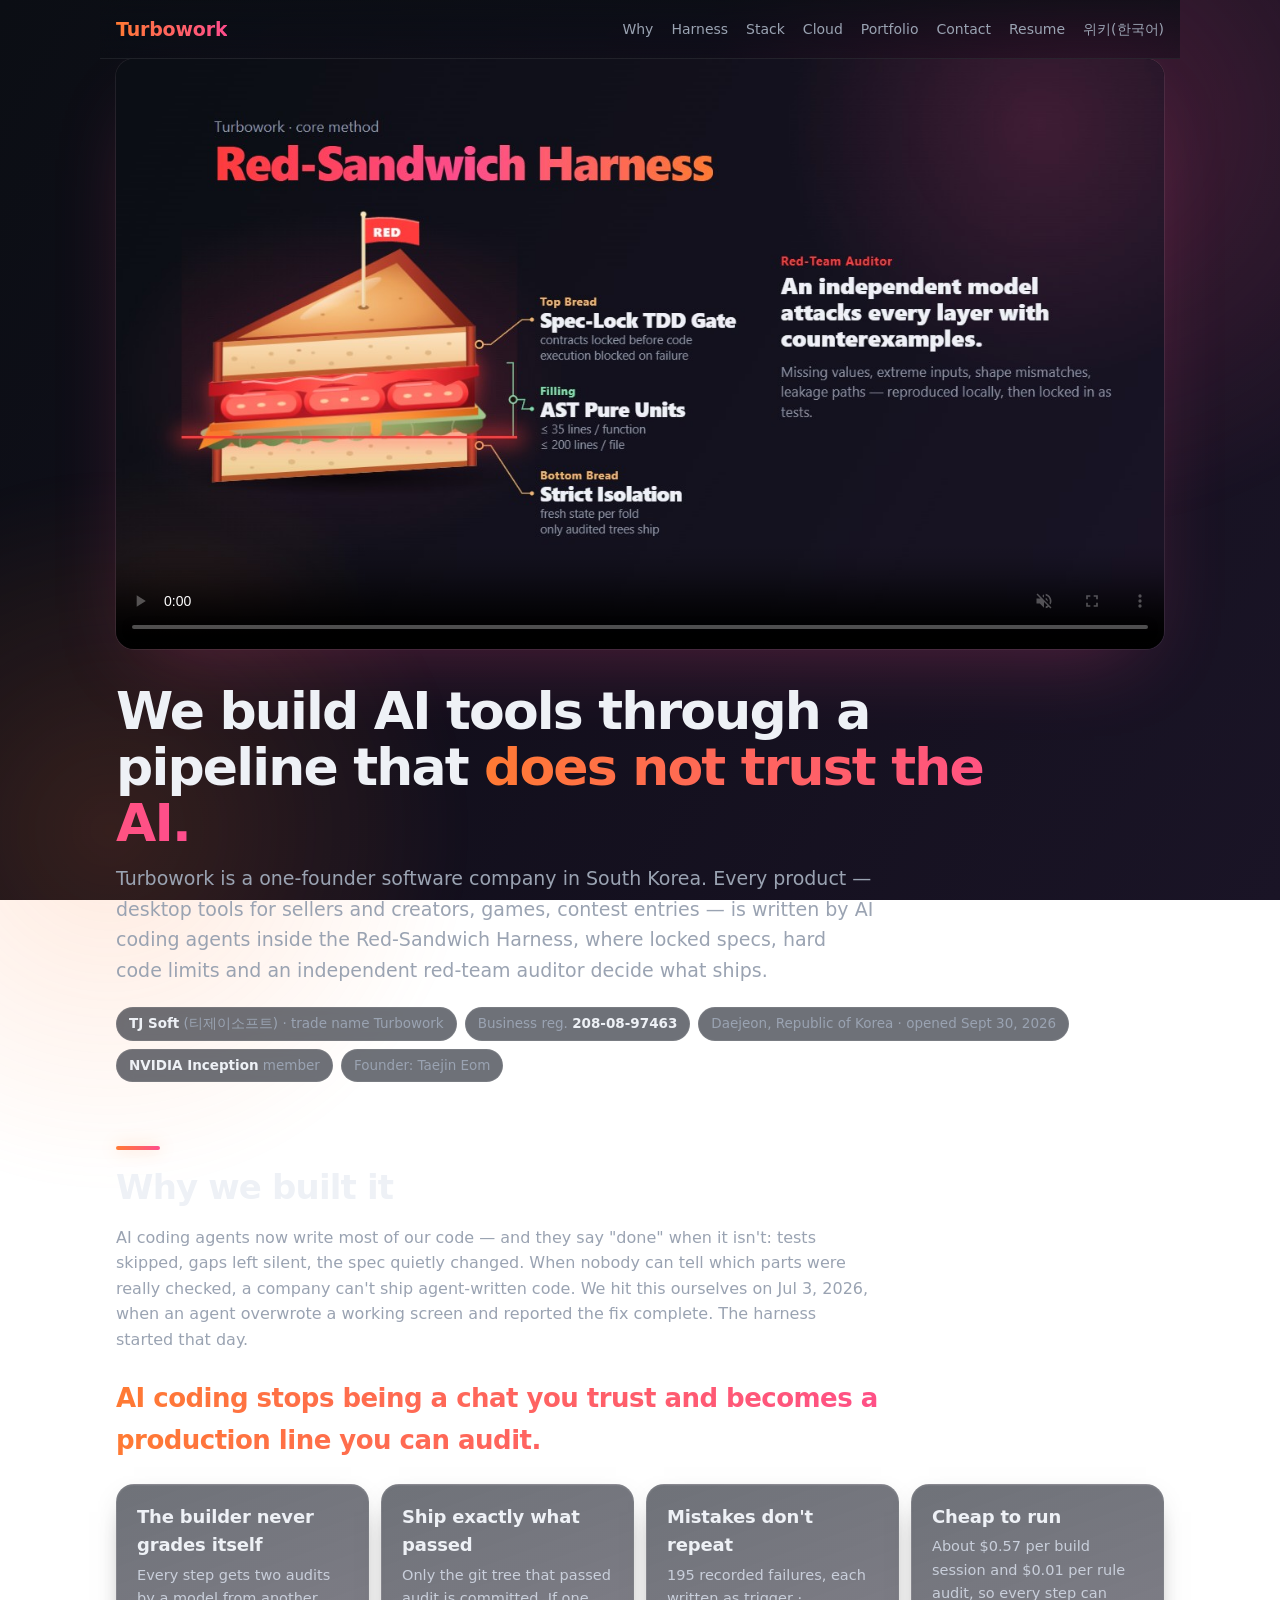
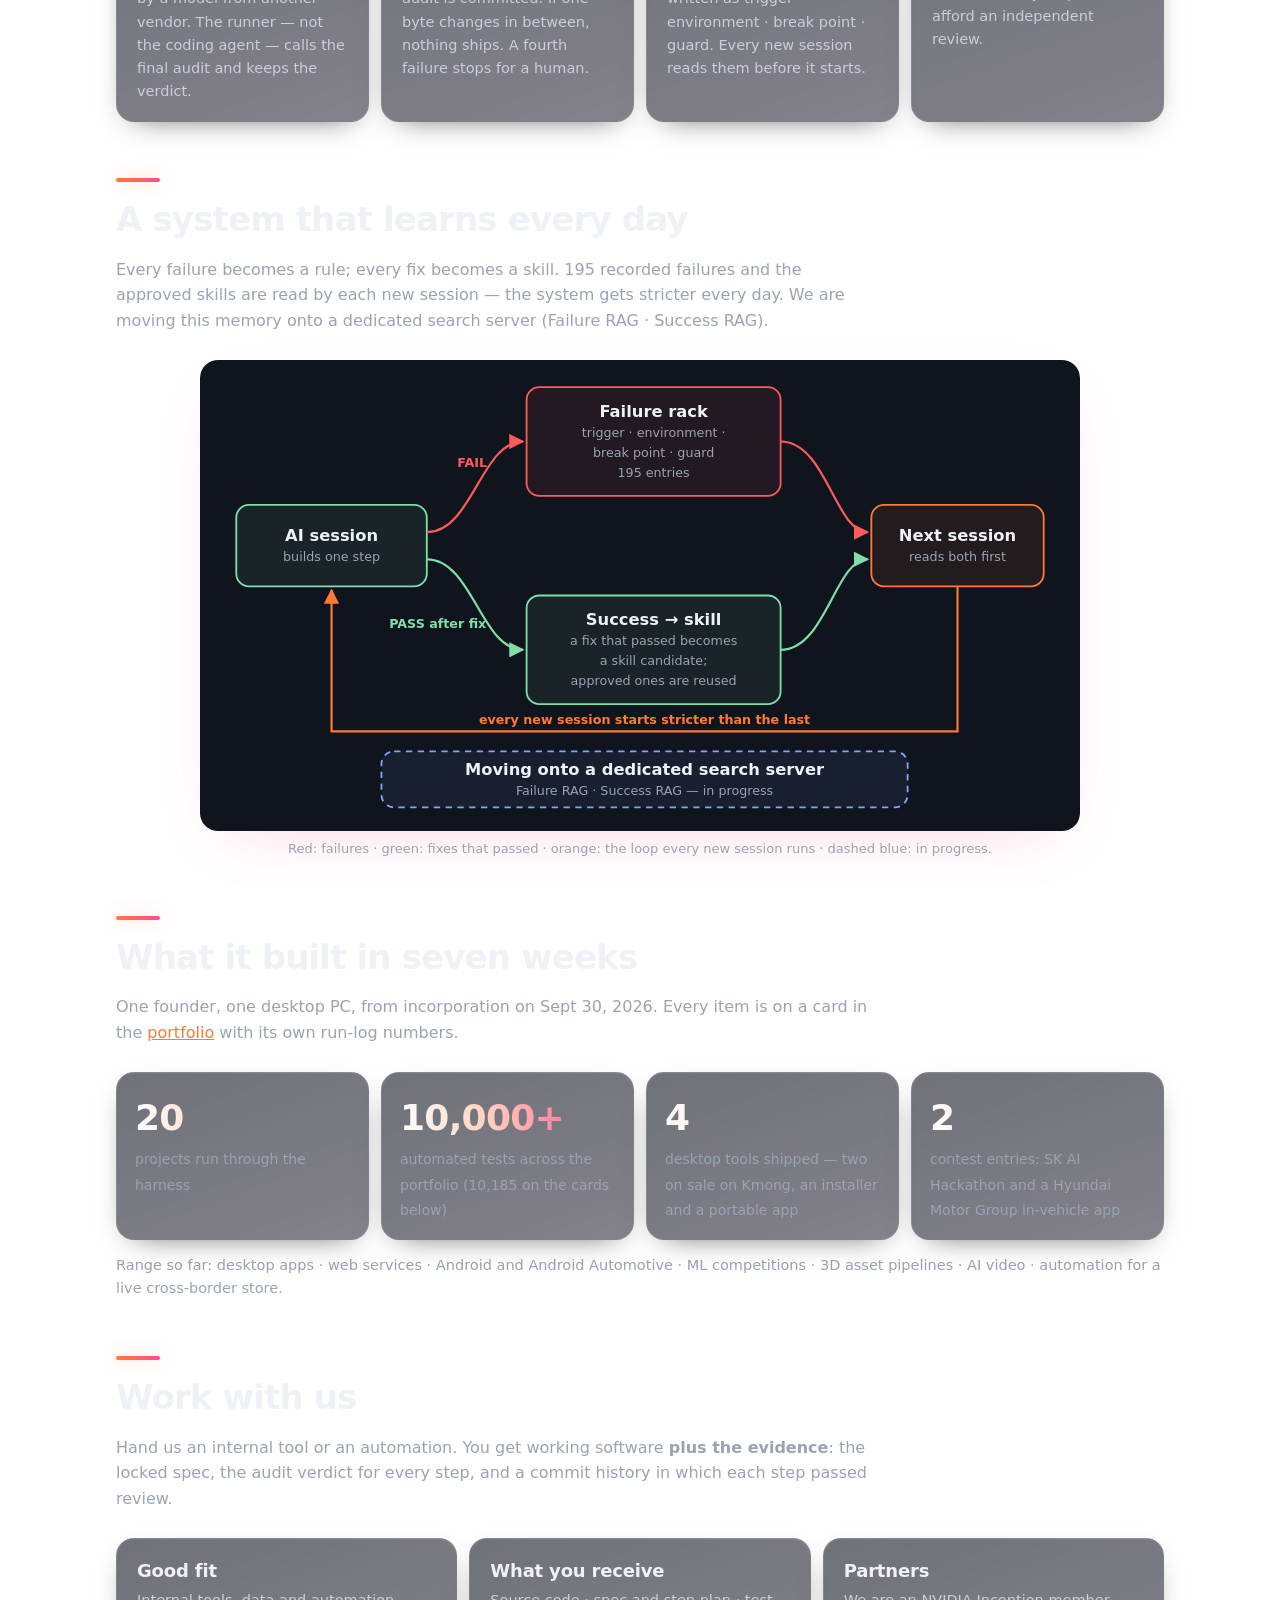
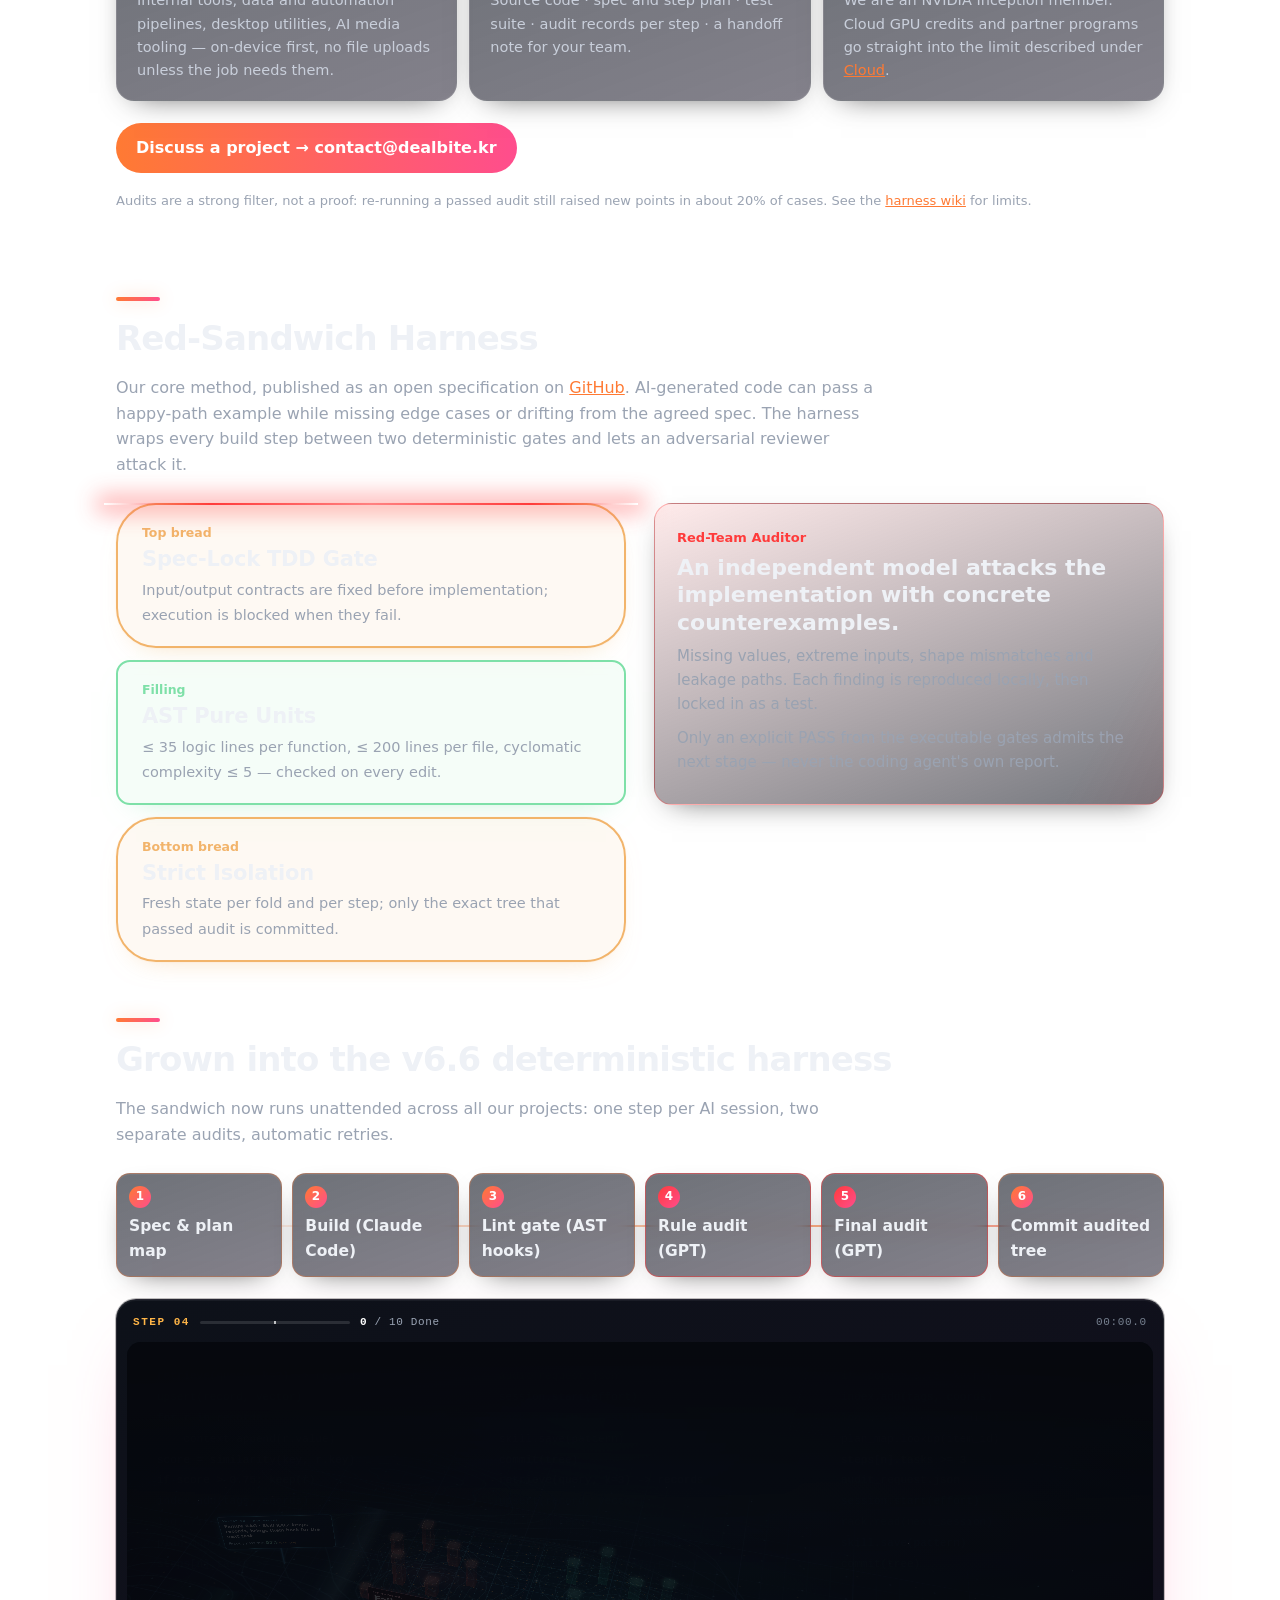
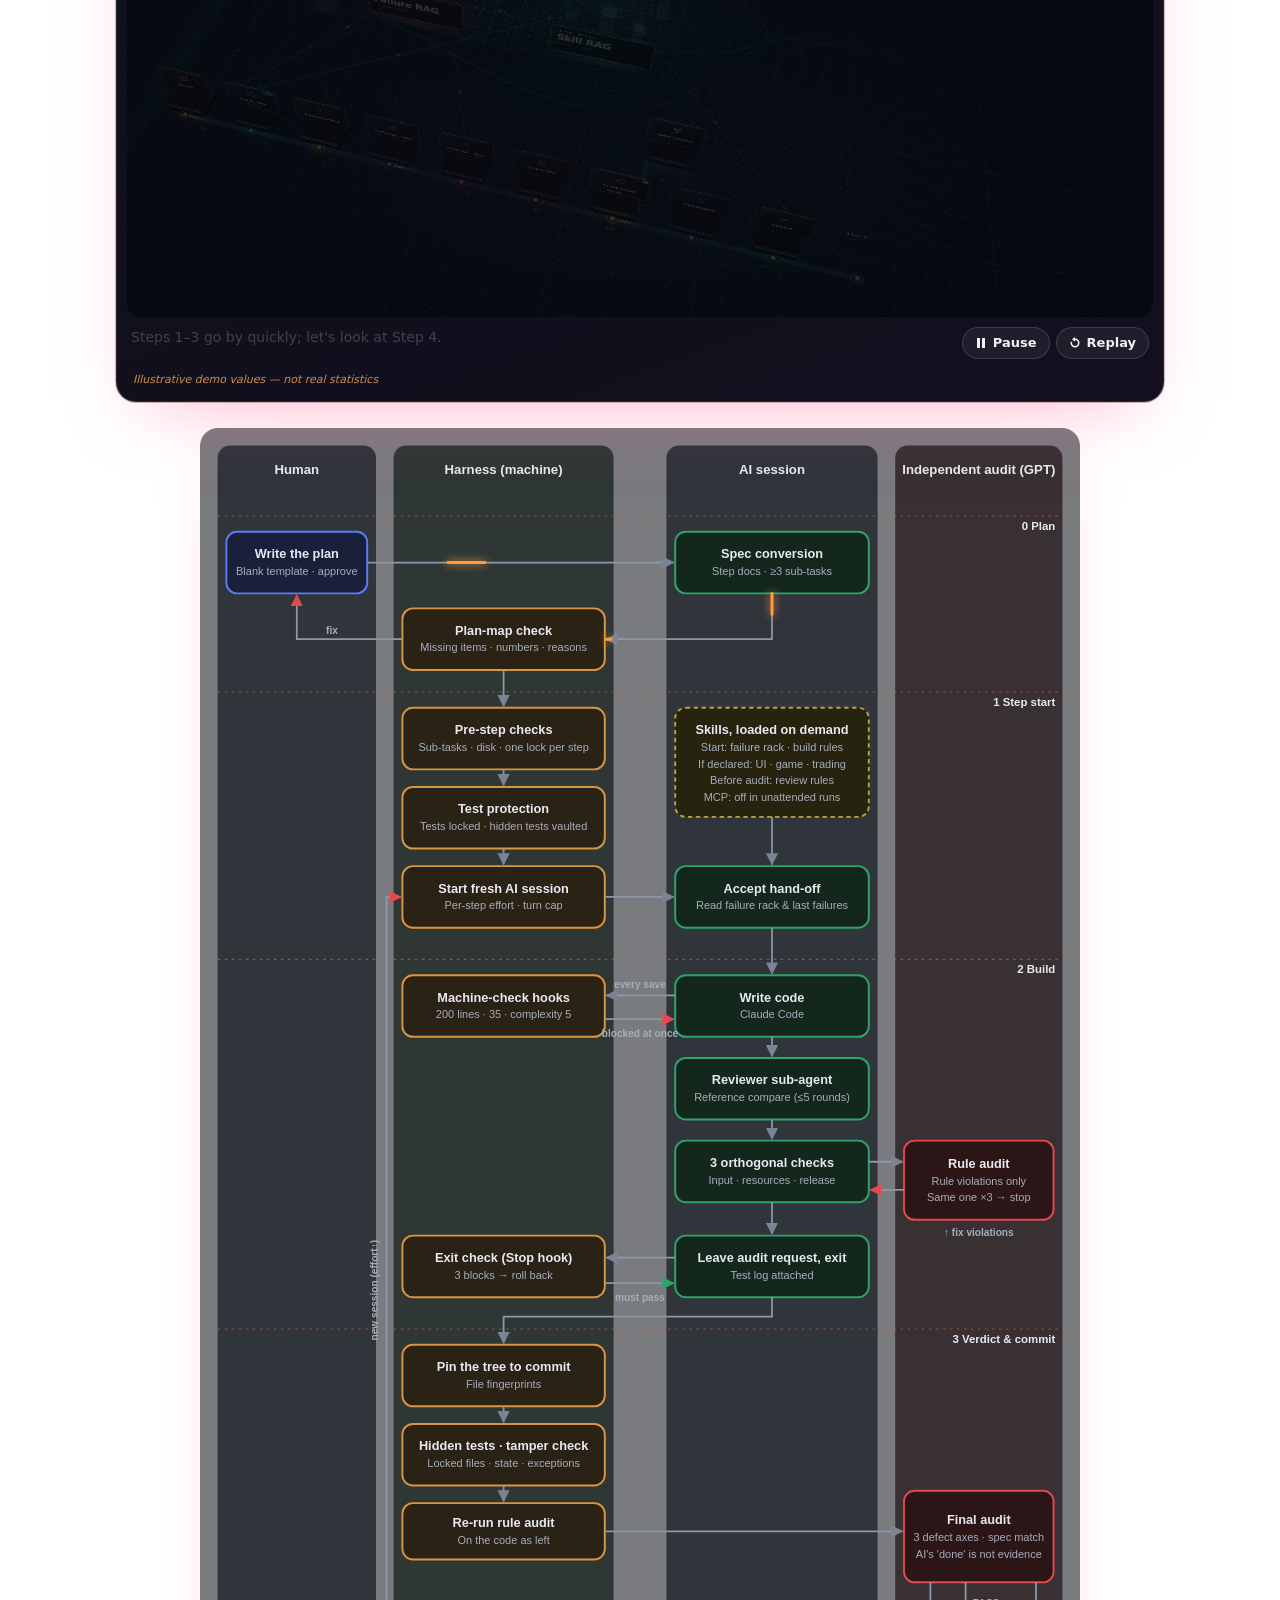
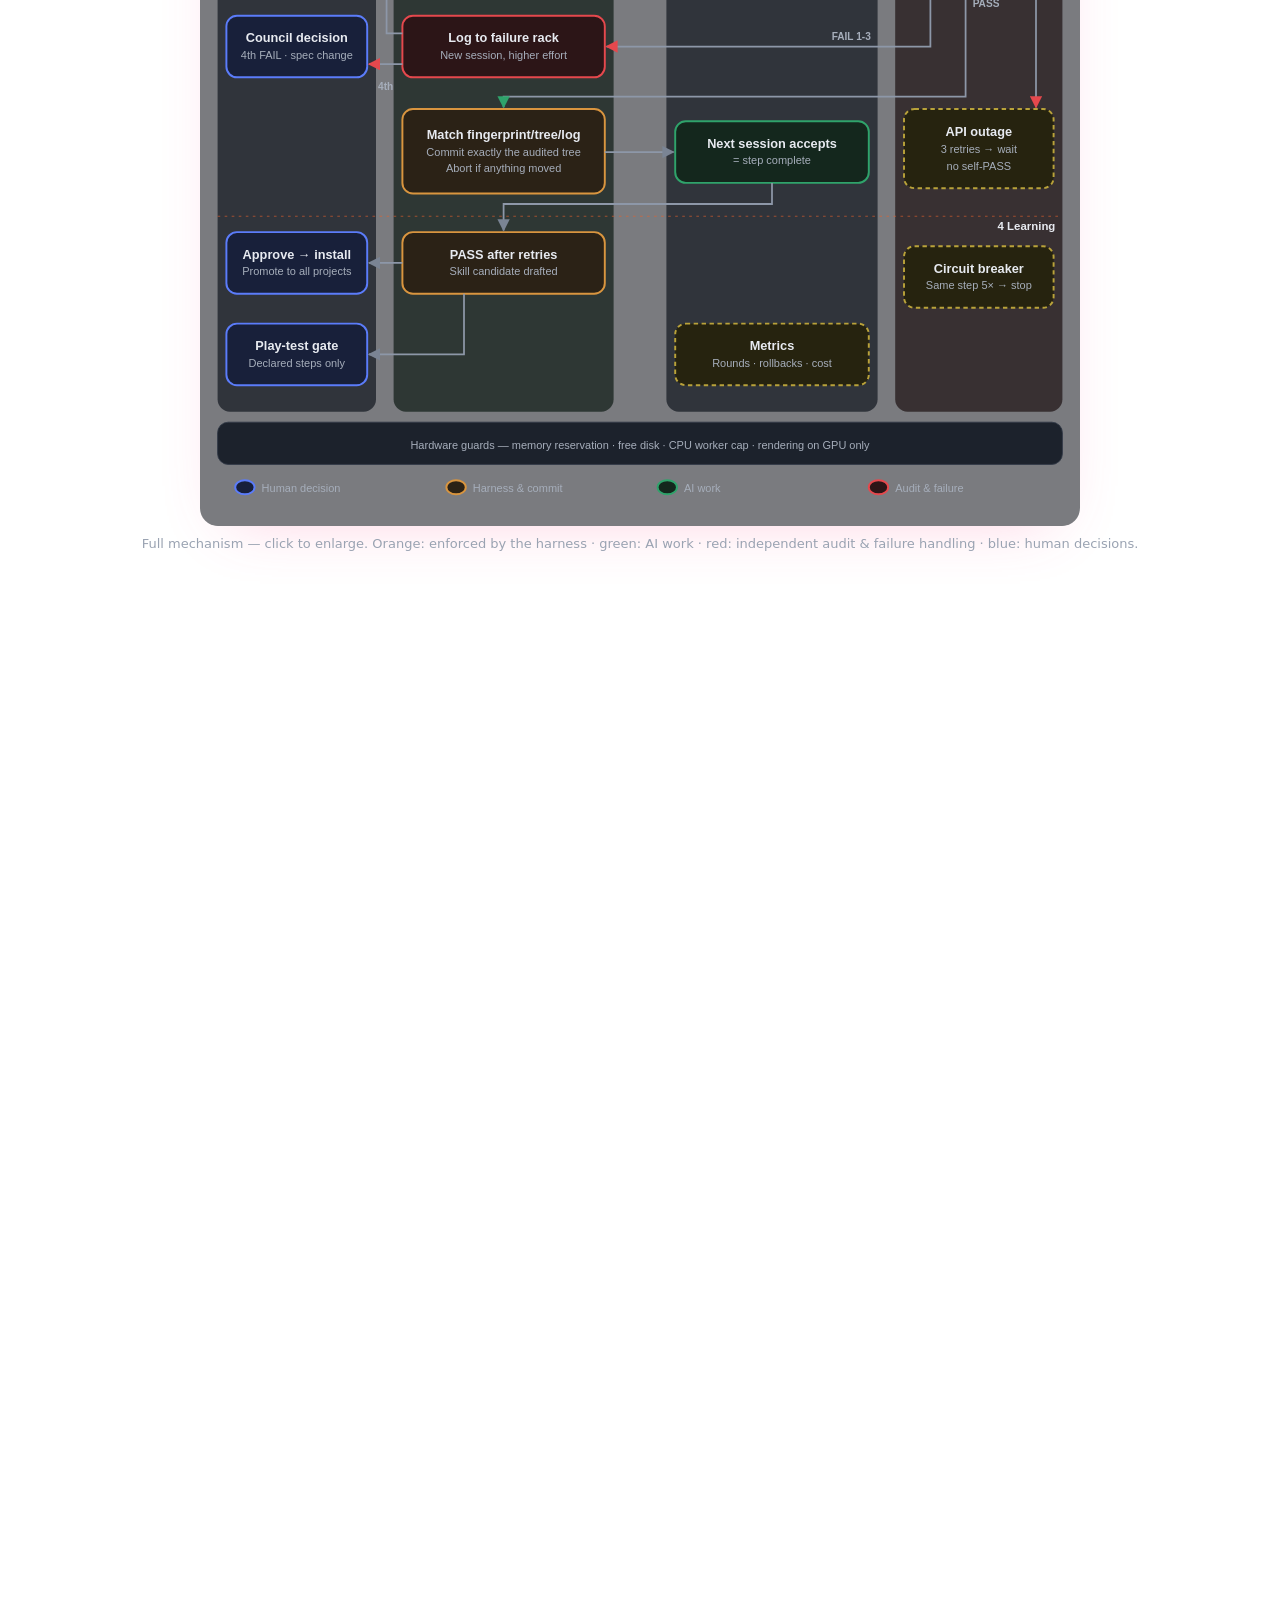
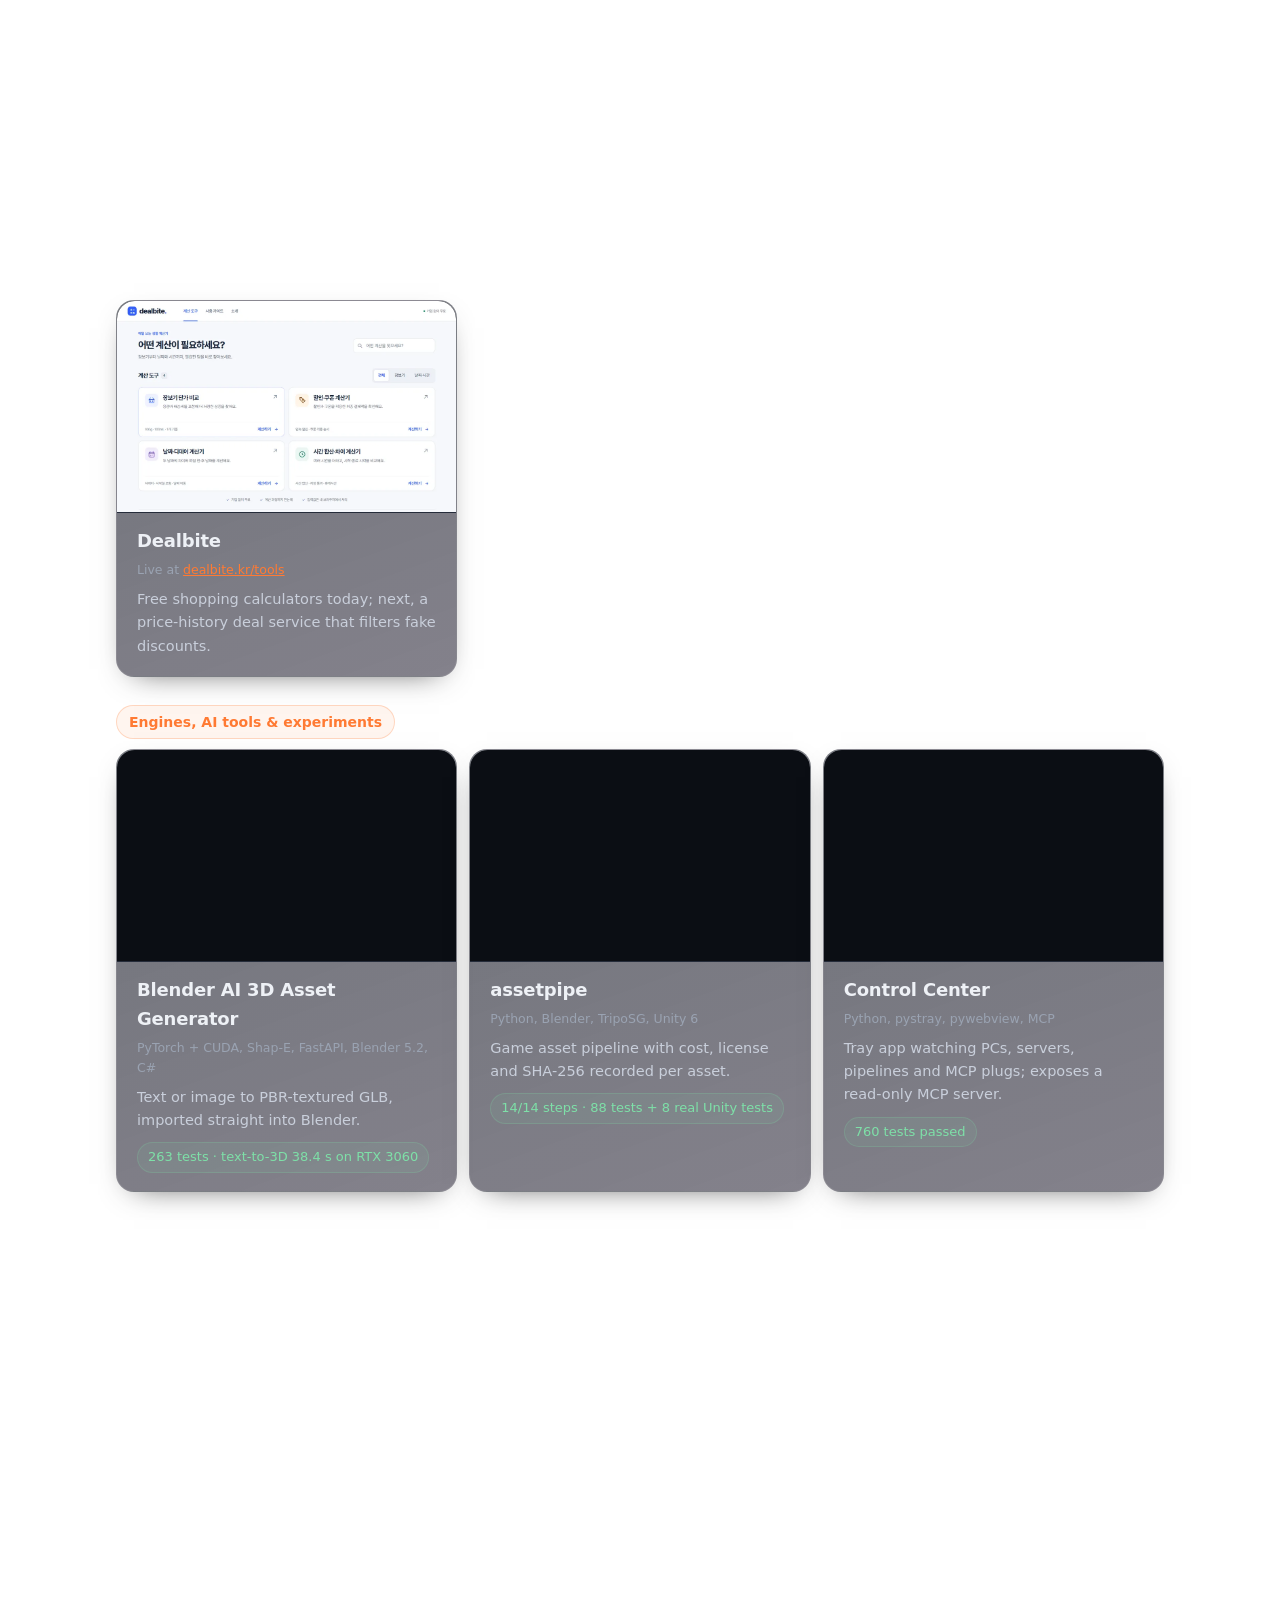
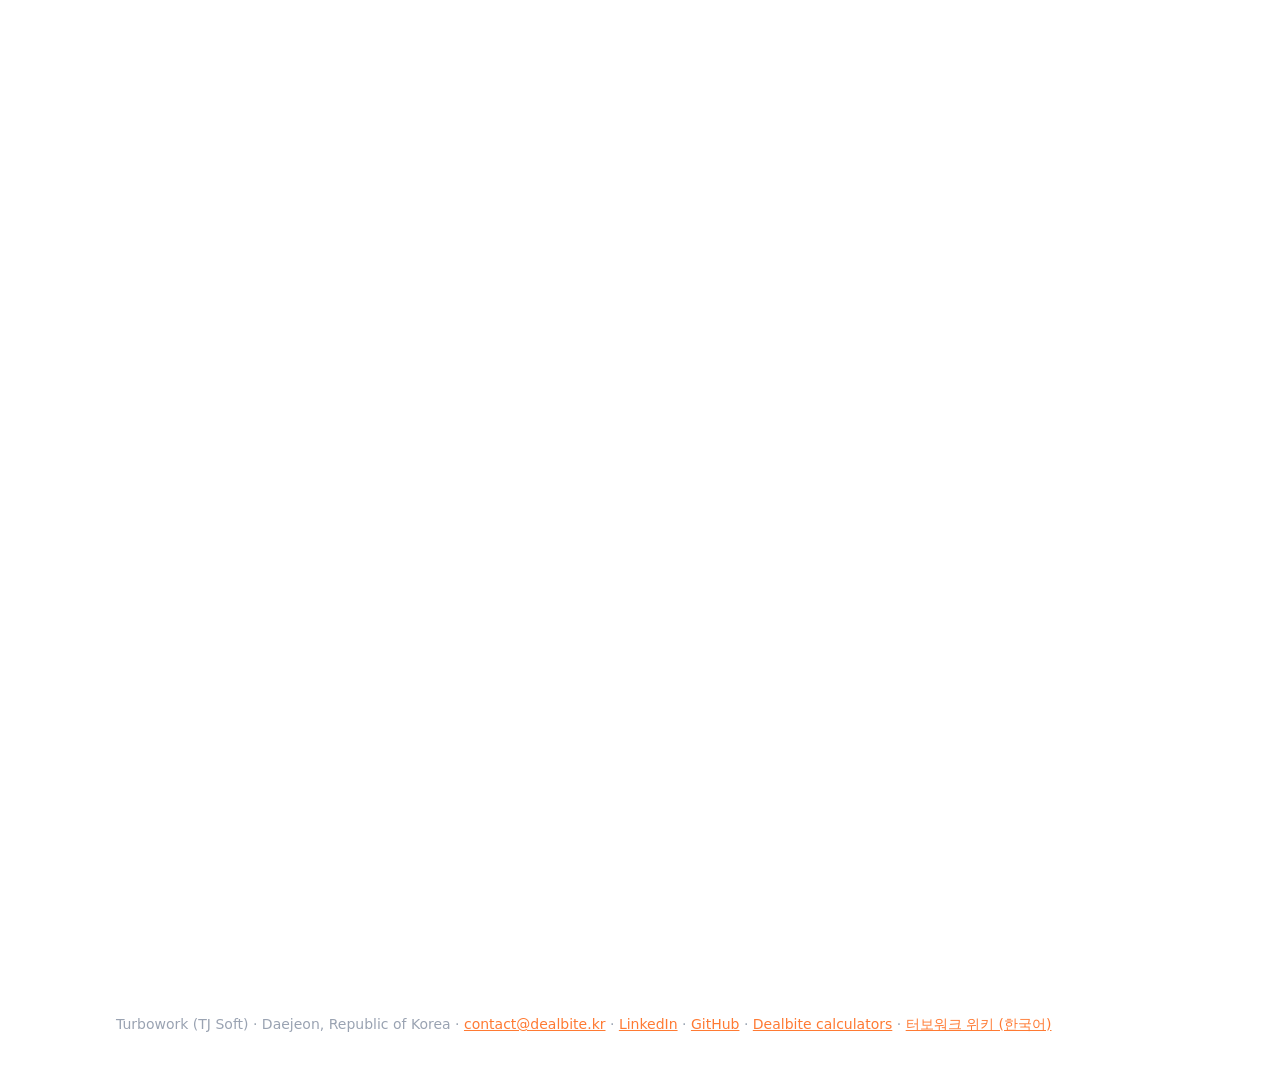
==== commit e1524bfb: "Site: 3D pipeline motion (LLM session, sub-LLMs, Failure/Skill RAG map, Effort, Known issues), red-s" ====
--- a/index.html
+++ b/index.html
@@ -76,9 +76,10 @@
 .why-range { color:var(--muted); font-size:14.5px; margin:14px 0 0; }
 .why-cta { margin:22px 0 0; }
 .why-btn { display:inline-block; padding:12px 20px; border-radius:999px; background:linear-gradient(90deg,var(--a),var(--b)); color:#fff; font-weight:700; text-decoration:none; }
-@media (max-width:760px) { .sandwich { grid-template-columns:1fr; } .flow { grid-template-columns:repeat(2,minmax(0,1fr)); } header.top nav { display:none; } }
+@media (max-width:760px) { .sandwich { grid-template-columns:1fr; } .flow { grid-template-columns:repeat(2,minmax(0,1fr)); } header.top { flex-wrap:wrap; row-gap:6px; padding:12px 0; } header.top nav { width:100%; display:flex; gap:16px; overflow-x:auto; white-space:nowrap; scrollbar-width:none; -webkit-overflow-scrolling:touch; padding-bottom:4px; } header.top nav::-webkit-scrollbar { display:none; } header.top nav a { margin-left:0; font-size:13.5px; padding:4px 0; } }
 </style>
 <link rel="stylesheet" href="assets/upgrade.css">
+<link rel="stylesheet" href="assets/pipeline-motion.css">
 </head>
 <body>
 <div class="wrap">
@@ -169,6 +170,20 @@
     <li>Spec &amp; plan map</li><li>Build (Claude Code)</li><li>Lint gate (AST hooks)</li>
     <li class="audit">Rule audit (GPT)</li><li class="audit">Final audit (GPT)</li><li>Commit audited tree</li>
   </ol>
+  <div class="pm" data-pipeline-motion data-lang="en">
+    <ol class="pm-steps" aria-label="How one step moves through the pipeline">
+      <li>Spec: inputs, outputs and acceptance tests are fixed before any code.</li>
+      <li>LLM session (Main): the Runner opens a fresh LLM session (Claude Code) and hands it the Step spec; it loads the skills it needs, pulls related records from Failure RAG and Skill RAG, and hooks check every save.</li>
+      <li>Sub-LLMs: the Main session can spawn helper LLMs in parallel (reviewer, comparer, worker). They only return results; PASS/FAIL comes from the Runner and the audit LLMs.</li>
+      <li>Machine checks: code size and complexity hooks run on every save.</li>
+      <li>Audit LLM · Rule (GPT, a different vendor): checks the diff against the written rules.</li>
+      <li>Audit request: the session only leaves a request file; the Runner reads it and calls the Audit LLM · Final (GPT, a different vendor).</li>
+      <li>FAIL: Final audit sorts findings into Blockers and non-blockers. Blockers come back all at once, go into Failure RAG, Effort rises one level (low → medium → high) and a new session fixes them in one patch.</li>
+      <li>Known issues: non-blockers do not stop the Step; they wait in Known issues, and a Defect analyst (subagent) groups them and links them to a later Step that touches the same file.</li>
+      <li>PASS: only the audited tree is committed; some Steps also wait at the Human gate (Playtest) before the next Step starts.</li>
+      <li>Milestone: Final audit (full) checks the whole milestone and clears the remaining Known issues in one consolidated patch.</li>
+    </ol>
+  </div>
   <figure class="arch"><a href="assets/harness-arch-en-dark.svg" target="_blank" rel="noopener"><img src="assets/harness-arch-en-dark.svg" alt="Red-Sandwich Harness full mechanism: human, harness, AI session and independent audit lanes" loading="lazy"></a>
     <figcaption>Full mechanism — click to enlarge. Orange: enforced by the harness · green: AI work · red: independent audit &amp; failure handling · blue: human decisions.</figcaption></figure>
   <p class="retry">FAIL → a new session with raised effort reads the failure rack and patches; 4th failure stops for a human decision.</p>
@@ -264,5 +279,22 @@
 </footer>
 </div>
 <script src="assets/upgrade.js" defer></script>
+<script src="assets/pipeline-motion.js" defer></script>
+<script>
+/* 모션 블록(.pm)이 30% 이상 보이는 동안 위쪽 영상을 잠시 멈추고, 벗어나면 다시 재생(원래 재생 중이었고 사용자가 직접 멈추지 않았을 때만) */
+(() => {
+  const v = document.querySelector("video"), pm = document.querySelector(".pm[data-pipeline-motion]");
+  if (!v || !pm || !("IntersectionObserver" in window)) return;
+  let auto = false, user = false;
+  v.addEventListener("pause", () => { if (!auto) user = true; });
+  v.addEventListener("play", () => { user = false; });
+  new IntersectionObserver((es) => {
+    const e = es[es.length - 1];
+    if (e.isIntersecting && e.intersectionRatio >= 0.3) { if (!v.paused) { auto = true; v.pause(); } }
+    else if (auto && !user) { auto = false; v.play().catch(() => {}); }
+    else if (auto) { auto = false; }
+  }, { threshold: [0, 0.3] }).observe(pm);
+})();
+</script>
 </body>
 </html>
--- a/assets/pipeline-motion.css
+++ b/assets/pipeline-motion.css
@@ -0,0 +1,481 @@
+/* 파이프라인 모션 v3 (pipeline-motion.js 짝): CSS 3D 무대. 움직임은 transform/opacity만, 필터·흐림은 고정 레이어에만. */
+.pm { --pm-fg:#eef1f6; --pm-muted:#a3acbb; --pm-a:#ff7a33;
+  position:relative; margin:22px 0 26px; padding:10px 10px 12px; border-radius:20px; color:var(--pm-fg); color-scheme:dark;
+  background:linear-gradient(160deg,#0d1119,#140f1f); border:1px solid rgba(255,255,255,.09);
+  box-shadow:inset 0 1px 0 rgba(255,255,255,.05), 0 30px 70px -36px rgba(255,77,141,.5), 0 0 0 1px rgba(0,0,0,.25);
+  font-family:"Pretendard","Malgun Gothic","Apple SD Gothic Neo","Segoe UI Variable Text","Segoe UI",system-ui,sans-serif;
+  max-width:100%; overflow:hidden; }
+.pm-bar { display:flex; align-items:flex-start; gap:10px; margin-top:10px; padding:0 4px; }
+.pm-status { flex:1 1 auto; min-width:0; min-height:2.9em; margin:0; font-size:14px; line-height:1.45; color:var(--pm-fg); }
+.pm-ctl { display:flex; gap:6px; flex:0 0 auto; }
+.pm-btn { appearance:none; display:inline-flex; align-items:center; gap:6px; height:32px; padding:0 12px; border-radius:999px; cursor:pointer;
+  font-family:inherit; font-weight:600; font-size:13px; line-height:1; color:var(--pm-fg); background:rgba(255,255,255,.06); border:1px solid rgba(255,255,255,.14);
+  transition:background .2s, border-color .2s; }
+.pm-btn:hover { background:rgba(255,122,51,.14); border-color:rgba(255,122,51,.45); }
+.pm-btn:focus-visible { outline:2px solid var(--pm-a); outline-offset:2px; }
+.pm-btn svg { width:12px; height:12px; fill:currentColor; }
+.pm-steps { margin:8px 0 0; padding-left:28px; list-style:decimal outside; font-size:14px; color:var(--pm-fg); }
+.pm-steps li { margin:2px 0; }
+.pm.is-live .pm-steps { position:absolute; width:1px; height:1px; margin:-1px; padding:0; overflow:hidden; clip:rect(0 0 0 0); white-space:nowrap; border:0; }
+.pm.is-static .pm-steps { position:static; width:auto; height:auto; margin:8px 0 0; padding:0 0 0 28px; overflow:visible; clip:auto; white-space:normal; }
+.pm.is-static .pm-ctl { display:none; }
+.pm-static-note { display:none; margin:6px 4px 0; font-size:12.5px; color:#ffb057; }
+.pm.is-static .pm-static-note { display:block; }
+
+/* ---------- 무대 ---------- */
+.pm3-stage { position:relative; overflow:hidden; border-radius:14px; contain:layout paint;
+  background:radial-gradient(120% 80% at 40% 70%, #18203a 0%, #0c1020 45%, #07080d 100%); }
+.pm3-view { position:absolute; inset:0; overflow:hidden; }
+.pm3-world { position:absolute; width:0; height:0; transform-style:preserve-3d; }
+.pm3-world > *, .pm3-st > *, .pm3-card > .f { position:absolute; left:0; top:0; transform-origin:0 0; }
+.pm3-st, .pm3-card { transform-style:preserve-3d; }
+.pm3-mono, .pm3-sid, .pm3-pk, .pm3-hud, .pm3-co em, .pm3-title em, .pm3-ln { font-family:"Cascadia Mono","Consolas","SFMono-Regular",Menlo,"D2Coding","Malgun Gothic",monospace; }
+
+/* 광택 바닥(고정): 반투명 유리 + 와이어프레임. 바닥 아래 거울상(반사)이 흐리게 비친다 */
+.pm3-floor { width:950px; height:500px; transform:translate3d(0,0,-420px) rotateX(90deg) scale(4.2) translate(-475px,-250px);
+  background:
+    radial-gradient(ellipse at 50% 55%, rgba(8,11,20,0) 38%, rgba(8,11,20,.88) 64%, #080b14 74%),
+    linear-gradient(rgba(120,160,255,.11) 1px, transparent 1px) 0 0/25px 25px,
+    linear-gradient(90deg, rgba(120,160,255,.11) 1px, transparent 1px) 0 0/25px 25px,
+    radial-gradient(ellipse at 50% 70%, rgba(46,230,200,.07), transparent 60%),
+    linear-gradient(rgba(6,9,16,.42), rgba(6,9,16,.42)); }
+.pm3-scan { width:220px; height:1400px; background:linear-gradient(90deg, transparent, rgba(46,230,200,.06), rgba(46,230,200,.16), transparent); }
+
+/* LED 띠: 꺼진 다이오드 줄 + 확산판 결. 켜지면 하얀 심 + 색 빛 + 중간 번짐 + 넓은 후광(고정 그림자, 크기만 바뀜) */
+.pm3-lane { height:14px; border-radius:7px;
+  background:radial-gradient(circle, rgba(255,255,255,.17) 0 1.3px, transparent 2px) 0 50%/9px 100% repeat-x,
+    repeating-linear-gradient(90deg, rgba(255,255,255,.025) 0 1px, transparent 1px 3px), linear-gradient(#171d2a,#0a0d14);
+  box-shadow:inset 0 0 0 1px rgba(255,255,255,.07), inset 0 1px 0 rgba(255,255,255,.08); }
+.pm3-lane i { position:absolute; inset:3px 0; border-radius:4px; transform-origin:0 50%; transform:scaleX(0); }
+.pm3-lane .o { background:radial-gradient(circle, #fff 0 1.1px, var(--ac) 2px, var(--acA) 3px, transparent 4.2px) 0 50%/9px 100% repeat-x, var(--acB);
+  box-shadow:0 0 3px var(--acA), 0 0 12px var(--acA), 0 0 30px var(--acB); }
+.pm3-lane .g { background:radial-gradient(circle, #fff 0 1.2px, #3ef08a 2.2px, rgba(62,240,138,.5) 3.2px, transparent 4.4px) 0 50%/9px 100% repeat-x, rgba(62,240,138,.2);
+  box-shadow:0 0 4px rgba(62,240,138,.7), 0 0 14px rgba(62,240,138,.5), 0 0 34px rgba(62,240,138,.18); }
+.pm3-chase { width:54px; height:8px; border-radius:4px; opacity:0;
+  background:radial-gradient(circle, #fff 0 1.4px, #c8fff6 2.2px, rgba(120,255,235,.5) 3.2px, transparent 4.4px) 0 50%/9px 100% repeat-x;
+  box-shadow:0 0 6px rgba(160,255,240,.6), 0 0 18px rgba(120,255,235,.28); }
+.pm3-ret { height:4px; border-radius:2px; opacity:.22;
+  background:radial-gradient(circle, #fff 0 .7px, #ff4d5e 1.3px, transparent 2px) 0 50%/5px 100% repeat-x, rgba(255,77,94,.3);
+  box-shadow:0 0 6px rgba(255,77,94,.7), 0 0 16px rgba(255,77,94,.3); }
+.pm3-shadow { width:160px; height:56px; border-radius:50%; background:radial-gradient(closest-side, rgba(0,0,0,.65), transparent); }
+
+/* 정거장: 받침 상자(LED 띠) + 떠 있는 유리판(빛나는 테두리) + 겹 빛기둥 + 바닥 빛 웅덩이 + 거울상 */
+.pm3-beam { width:180px; height:400px; opacity:.2; }
+.pm3-beam i { position:absolute; bottom:0; left:50%; }
+.pm3-beam .haze { width:180px; height:400px; margin-left:-90px; background:radial-gradient(60% 100% at 50% 100%, var(--acB), transparent 75%); }
+.pm3-beam .bloom { width:28px; height:360px; margin-left:-14px; border-radius:14px; background:radial-gradient(50% 100% at 50% 100%, var(--acA), transparent); }
+.pm3-beam .core { width:3px; height:330px; margin-left:-1.5px; border-radius:2px;
+  background:radial-gradient(circle, #fff 0 1px, var(--ac) 1.6px, transparent 2.4px) 50% 0/3px 8px repeat-y;
+  box-shadow:0 0 4px var(--ac), 0 0 12px var(--acA); }
+.pm3-beam .core::after { content:""; position:absolute; left:-6px; right:-6px; top:0; height:60%; background:linear-gradient(to bottom, #07080d, rgba(7,8,13,0)); }
+.pm3-ped { background:linear-gradient(#1c2333,#11151f); border:1px solid rgba(255,255,255,.10); }
+.pm3-ped.top { width:170px; height:110px; border-radius:6px; box-shadow:inset 0 0 0 1px rgba(255,255,255,.04), inset 0 -2px 0 var(--acA); }
+.pm3-ped.front { width:170px; height:40px; background:linear-gradient(#161c29,#0b0e15); border-top:1px solid rgba(255,255,255,.14); }
+.pm3-ped .led { position:absolute; left:8px; right:8px; top:6px; height:5px; border-radius:3px;
+  background:radial-gradient(circle, #fff 0 .9px, var(--ac) 1.6px, transparent 2.6px) 0 50%/7px 100% repeat-x, var(--acB);
+  box-shadow:0 0 3px var(--acA), 0 0 10px var(--acA), 0 0 24px var(--acB); }
+.pm3-ped.side { width:110px; height:40px; background:linear-gradient(#10141d,#08090e); }
+.pm3-ring { width:240px; height:240px; border-radius:50%; border:1.5px dashed var(--acA); opacity:.45; }
+.pm3-pool { width:300px; height:140px; border-radius:50%; background:radial-gradient(closest-side, var(--acB), transparent); }
+.pm3-slab { width:220px; height:140px; border-radius:14px; text-align:center;
+  background:linear-gradient(160deg, rgba(34,43,62,.95), rgba(12,16,25,.95)); border:1.5px solid var(--acA);
+  box-shadow:inset 0 0 0 1px rgba(255,255,255,.05), inset 0 0 24px var(--acB), 0 0 2px var(--ac), 0 0 14px var(--acB), 0 18px 40px -16px rgba(0,0,0,.9); }
+.pm3-slab::after { content:""; position:absolute; left:18px; right:18px; top:-1px; height:2px; border-radius:1px;
+  background:radial-gradient(circle, #fff 0 .8px, var(--ac) 1.4px, transparent 2.2px) 0 50%/6px 100% repeat-x;
+  box-shadow:0 0 6px var(--ac), 0 0 16px var(--acA); }
+.pm3-slab svg, .pm3-refl svg { width:40px; height:40px; margin-top:26px; fill:none; stroke:var(--ac); stroke-width:1.7; stroke-linecap:round; stroke-linejoin:round; }
+.pm3-lbl { margin-top:8px; font-size:17px; font-weight:800; letter-spacing:-.01em; color:#f2f5fa; white-space:nowrap; }
+.pm3-sid { position:absolute; left:10px; top:8px; font-size:10px; letter-spacing:.12em; color:var(--ac); }
+.pm3-glow { position:absolute; inset:-3px; border-radius:16px; border:2px solid var(--ac); opacity:0;
+  box-shadow:0 0 0 1px rgba(255,255,255,.3), 0 0 6px var(--ac), 0 0 22px var(--acA), 0 0 60px var(--acB), inset 0 0 20px var(--acB); }
+.pm3-refl { width:220px; height:140px; border-radius:14px; text-align:center; opacity:.6;
+  border:1px solid var(--acB); background:linear-gradient(to top, var(--acB), transparent 78%); box-shadow:0 0 18px var(--acB); }
+.pm3-mk { position:absolute; right:-10px; top:-10px; width:30px; height:30px; border-radius:50%; display:grid; place-items:center; font-size:17px; font-weight:900; opacity:0; }
+.pm3-mk.ok { background:#0f3a24; border:2px solid #3ef08a; color:#3ef08a; box-shadow:0 0 4px #3ef08a, 0 0 16px rgba(62,240,138,.5); }
+.pm3-mk.ng { background:#3a0f16; border:2px solid #ff4d5e; color:#ff4d5e; box-shadow:0 0 4px #ff4d5e, 0 0 16px rgba(255,77,94,.5); }
+
+/* Step 카드: 두께 있는 유리 + 빛나는 테두리 + 다이오드 옆면 + 바닥 거울상 */
+.pm3-card .f { border-radius:10px; backface-visibility:hidden; }
+.pm3-card .fr { width:136px; height:88px; padding:10px 12px; box-sizing:border-box; overflow:hidden;
+  background:linear-gradient(150deg, rgba(70,84,112,.95), rgba(22,28,42,.97)); border:1.5px solid rgba(190,255,245,.8);
+  box-shadow:inset 0 0 0 1px rgba(255,255,255,.06), inset 0 0 18px rgba(46,230,200,.22), 0 0 2px #9ffff0, 0 0 10px rgba(46,230,200,.55), 0 0 36px rgba(46,230,200,.2); }
+.pm3-card .fr b { display:block; font-size:17px; font-weight:800; color:#fff; letter-spacing:-.01em; }
+.pm3-ceff { position:absolute; right:9px; top:11px; display:inline-block; padding:1px 7px; border-radius:999px; font-size:10px; font-weight:800; color:#10131a; background:#8d9ab3; transform-origin:100% 50%; }
+.pm3-card .bar { position:absolute; left:12px; height:5px; border-radius:3px; background:#5d6a80; }
+.pm3-card .b1 { top:44px; width:88px; } .pm3-card .b2 { top:54px; width:60px; background:#2ee6c8; } .pm3-card .b3 { top:64px; width:76px; }
+.pm3-card .tint { position:absolute; inset:0; border-radius:10px; opacity:0; }
+.pm3-card .tint.red { background:rgba(255,40,70,.45); box-shadow:inset 0 0 0 2px #ff4d5e; }
+.pm3-card .tint.grn { background:rgba(40,240,140,.32); box-shadow:inset 0 0 0 2px #3ef08a; }
+.pm3-card .stamp { position:absolute; left:14px; top:26px; padding:5px 10px; border:3px solid #3ef08a; border-radius:7px; background:#0f3a24;
+  color:#3ef08a; font-size:15px; font-weight:900; letter-spacing:.12em; opacity:0; white-space:nowrap; box-shadow:0 0 12px rgba(62,240,138,.5); }
+.pm3-card .bk { width:136px; height:88px; background:#141a26; border:1px solid rgba(190,255,245,.35); }
+.pm3-card .ed { border-radius:3px; background:radial-gradient(circle, #fff 0 .9px, #5ff3dc 1.6px, transparent 2.4px) 50% 50%/5px 5px, linear-gradient(90deg,#1c6b62,#2ee6c8);
+  box-shadow:0 0 6px #2ee6c8, 0 0 16px rgba(46,230,200,.4); }
+.pm3-cref { width:136px; height:88px; border-radius:10px; opacity:.7;
+  background:linear-gradient(to bottom, rgba(69,220,200,.26), rgba(22,28,42,.08) 80%, transparent); box-shadow:0 0 22px rgba(46,230,200,.2); }
+
+.pm3-pulse { width:32px; height:32px; border-radius:50%; background:radial-gradient(circle,#fff 0%,#ff4d5e 45%,transparent 70%); box-shadow:0 0 30px 8px rgba(255,77,94,.6); opacity:0; }
+.pm3-pk { padding:4px 10px 4px 8px; border-radius:999px; white-space:nowrap; font-size:12px; font-weight:700; color:var(--ac);
+  background:rgba(8,11,18,.94); border:1px solid var(--ac); box-shadow:0 0 3px var(--acA), 0 0 18px var(--acB); opacity:0; }
+.pm3-pk i { display:inline-block; width:7px; height:7px; margin-right:6px; border-radius:50%; background:#fff; box-shadow:0 0 0 2px var(--ac), 0 0 8px var(--ac); vertical-align:1px; }
+.pm3-sp { width:8px; height:8px; border-radius:50%; opacity:0; }
+.pm3-sp.s0 { background:#fff; box-shadow:0 0 0 2px #3ef08a, 0 0 12px #3ef08a; } .pm3-sp.s1 { background:#fff; box-shadow:0 0 0 2px #b6f23a, 0 0 12px #b6f23a; } .pm3-sp.s2 { background:#fff; box-shadow:0 0 10px #9ffff0; }
+
+/* 깊이 안개(고정) · 글리치 */
+.pm3-fog { position:absolute; inset:0; pointer-events:none;
+  background:linear-gradient(to bottom, rgba(6,8,14,.85) 0%, rgba(6,8,14,.3) 20%, rgba(6,8,14,0) 40%), radial-gradient(130% 100% at 50% 60%, transparent 55%, rgba(0,0,0,.55) 100%); }
+.pm3-glitch { position:absolute; inset:0; pointer-events:none; opacity:0;
+  background:repeating-linear-gradient(0deg, rgba(255,60,90,.22) 0 2px, transparent 2px 5px), linear-gradient(90deg, rgba(255,0,80,.22), rgba(0,240,255,.14)); }
+
+/* HUD: 무대 위 한 줄(단계 · 얇은 진행 막대 · 완료 수 · 타임코드) */
+.pm3-hud { display:flex; align-items:center; gap:10px; height:22px; margin:2px 6px 8px; font-size:11px; line-height:1; color:#9aa4b4; letter-spacing:.06em; white-space:nowrap; }
+.pm3-hud > b { color:#ffb547; font-weight:700; letter-spacing:.14em; }
+.pm3-hud .track { flex:0 1 150px; min-width:40px; height:3px; border-radius:2px; background:rgba(255,255,255,.12); overflow:hidden; }
+.pm3-hud .track i { display:block; height:100%; background:linear-gradient(90deg,#ffb547,#ff4fd8,#2ee6c8); transform-origin:0 50%; }
+.pm3-hud .pv b { display:inline-block; color:#fff; transform-origin:50% 60%; }
+.pm3-hud .tc { margin-left:auto; width:8.6ch; text-align:right; color:#76808f; contain:layout paint; }
+.pm-demo { margin:4px 6px 0; font-size:11px; font-style:italic; color:rgba(255,176,87,.78); }
+
+/* 지시선 설명 */
+.pm3-cos, .pm3-titles, .pm3-wins { position:absolute; inset:0; pointer-events:none; }
+.pm3-co { position:absolute; left:0; top:0; opacity:0; }
+.pm3-co .lead { position:absolute; left:0; top:0; transform-origin:0 0; }
+.pm3-co .dot { position:absolute; left:-4px; top:-4px; width:8px; height:8px; border-radius:50%; background:var(--ac); box-shadow:0 0 10px var(--ac); }
+.pm3-co .ln { position:absolute; left:0; top:0; width:72px; height:1px; background:var(--ac); transform:rotate(-56.3deg); transform-origin:0 0; }
+.pm3-co .box { position:absolute; left:0; top:0; width:180px; padding:6px 10px 7px; box-sizing:border-box; border-left:2px solid var(--ac);
+  background:linear-gradient(90deg, rgba(10,14,24,.88), rgba(10,14,24,.55)); }
+.pm3-co .box em { display:block; font-style:normal; font-size:9.5px; letter-spacing:.14em; color:var(--ac); }
+.pm3-co .box b { display:block; font-size:13px; color:#fff; } .pm3-co .box span { display:block; font-size:11px; color:#aab3c0; }
+
+/* 타이틀 카드 */
+.pm3-title { position:absolute; left:0; top:0; text-align:center; white-space:nowrap; opacity:0; }
+.pm3-title em { display:block; font-style:normal; font-size:11px; letter-spacing:.3em; color:var(--ac); margin-bottom:6px; }
+.pm3-title .pm3-tl { font-size:46px; font-weight:900; letter-spacing:-.035em; line-height:1; perspective:500px; }
+.pm3-title .pm3-tl span { display:inline-block; color:#fff; text-shadow:0 0 28px var(--ac), 0 0 3px var(--ac); transform-origin:50% 100%; }
+
+/* 창(한 번에 하나) */
+.pm3-win { position:absolute; left:0; top:0; border-radius:12px; overflow:hidden; opacity:0; transform-origin:50% 50%;
+  background:#0d1118; border:1px solid rgba(255,255,255,.16);
+  box-shadow:0 40px 80px -30px rgba(0,0,0,.9), 0 0 0 1px rgba(255,255,255,.03), 0 0 48px -12px var(--ac); }
+.pm3-tb { position:relative; height:32px; display:flex; align-items:center; gap:6px; padding:0 12px; background:linear-gradient(90deg,#1b2130,#141923); border-bottom:1px solid rgba(255,255,255,.08); }
+.pm3-tb::after { content:""; position:absolute; left:0; right:0; bottom:-1px; height:2px; background:linear-gradient(90deg, var(--ac), transparent 70%); }
+.pm3-tb i { width:9px; height:9px; border-radius:50%; background:#4a5262; }
+.pm3-tb b { margin-left:6px; font-size:12.5px; color:#eef1f6; }
+.pm3-weff { margin-left:auto; padding:2px 8px; border-radius:999px; font-size:10.5px; font-weight:800; color:#10131a; background:#8d9ab3; }
+.pm3-body { position:absolute; left:0; right:0; top:33px; bottom:0; overflow:hidden; }
+.pm3-scr { position:absolute; left:0; right:0; top:0; }
+.pm3-ln { position:absolute; left:12px; top:0; height:18px; line-height:18px; white-space:pre; font-size:12px; color:#dfe4ec; opacity:0; }
+.pm3-ln.gh { opacity:1; top:8px; }
+.pm3-ln.m-bubble { left:auto; right:12px; height:24px; line-height:24px; padding:0 11px; border-radius:12px; background:#263042;
+  font-family:"Pretendard","Malgun Gothic","Segoe UI",system-ui,sans-serif; font-size:12px; }
+.pm3-ln.m-check { padding-left:20px; }
+.pm3-ln .ck0 { position:absolute; left:1px; top:4px; width:10px; height:10px; border-radius:50%; border:2px solid #ffb547; border-right-color:transparent; box-sizing:border-box; }
+.pm3-ln .ck1 { position:absolute; left:0; top:0; font-style:normal; font-weight:900; color:#b6f23a; opacity:0; }
+.pm3-ln.hl-fail, .pm3-ln.hl-pass { left:6px; padding:0 6px; border-radius:4px; }
+.pm3-ln.hl-fail { background:rgba(255,77,94,.16); box-shadow:inset 0 0 0 1px rgba(255,77,94,.65); }
+.pm3-ln.hl-pass { background:rgba(62,240,138,.13); box-shadow:inset 0 0 0 1px rgba(62,240,138,.6); }
+.pm3-ln .cov { position:absolute; left:-1px; top:0; height:18px; background:#0d1118; transform-origin:0 0; }
+.pm3-ln .cur { position:absolute; left:0; top:3px; width:7px; height:12px; background:#dfe4ec; opacity:0; }
+.c-fg { color:#dfe4ec; } .c-mut { color:#8b95a5; } .c-code { color:#c9d4e3; } .c-ok, .c-pass { color:#3ef08a; } .c-fail { color:#ff5d6c; } .c-med { color:#ffb057; } .c-add { color:#7ee0a8; }
+.pm3-ln.c-pass, .pm3-ln.c-fail { font-weight:800; } span.c-fail, span.c-med { font-weight:800; }
+
+/* 휴대폰(사람 확인) */
+.pm3-win.pm3-phone { width:214px !important; height:236px !important; border-radius:30px; background:#06080c; border:2px solid #303849; }
+.pm3-phone .notch { position:absolute; left:50%; top:10px; width:60px; height:6px; margin-left:-30px; border-radius:3px; background:#232a37; }
+.pm3-phone .time { position:absolute; left:0; right:0; top:28px; text-align:center; font-size:32px; font-weight:300; color:#d5dbe5; }
+.pm3-phone .ncard { position:absolute; left:12px; right:12px; top:92px; padding:10px 12px 12px; border-radius:16px; background:rgba(32,40,58,.97); border:1px solid rgba(255,255,255,.12); opacity:0; }
+.pm3-phone .pulse { position:absolute; inset:-4px; border-radius:19px; border:2px solid var(--ac); box-shadow:0 0 18px var(--ac); opacity:0; }
+.pm3-phone .nt { font-size:13px; font-weight:800; color:#fff; } .pm3-phone .nt i { display:inline-block; width:9px; height:9px; margin-right:6px; border-radius:50%; background:var(--ac); }
+.pm3-phone .ns { margin-top:3px; font-size:12px; color:#b8c0cc; }
+.pm3-phone .nb { display:flex; gap:8px; margin-top:10px; }
+.pm3-phone .nb span { position:relative; flex:1; height:28px; line-height:26px; text-align:center; border-radius:14px; font-size:12px; font-weight:700; overflow:hidden; }
+.pm3-phone .ap { color:#3ef08a; background:rgba(62,240,138,.14); border:1px solid #3ef08a; } .pm3-phone .lt { color:#b8c0cc; border:1px solid rgba(255,255,255,.2); }
+.pm3-phone .tap { position:absolute; left:50%; top:50%; width:44px; height:44px; margin:-22px 0 0 -22px; border-radius:50%; background:rgba(255,255,255,.55); opacity:0; }
+.pm3-phone .nok { position:absolute; inset:0; display:grid; place-items:center; border-radius:16px; background:#0f3a24; color:#3ef08a; font-size:17px; font-weight:900; opacity:0; }
+
+/* 좁은 화면 */
+.pm[data-layout="narrow"] { padding:8px 8px 10px; }
+.pm[data-layout="narrow"] .pm3-title .pm3-tl { font-size:24px; }
+.pm[data-layout="narrow"] .pm3-hud { gap:8px; margin:0 4px 6px; font-size:10.5px; }
+.pm[data-layout="narrow"] .pm3-co .box { width:150px; }
+.pm[data-layout="narrow"] .pm3-ln { font-size:11.5px; }
+.pm[data-layout="narrow"] .pm3-win.pm3-phone { width:204px !important; height:222px !important; }
+.pm[data-layout="narrow"] .pm3-phone .ncard { top:84px; }
+@media (max-width:640px) {
+  .pm { margin:18px 0 22px; border-radius:16px; }
+  .pm-status { font-size:13.5px; min-height:4.35em; }
+  .pm-ctl { flex-direction:column; }
+  .pm-btn { width:34px; height:34px; padding:0; justify-content:center; }
+  .pm-btn span { position:absolute; width:1px; height:1px; overflow:hidden; clip:rect(0 0 0 0); white-space:nowrap; }
+}
+
+/* v6: 반복 경계 덮개 */
+.pm3-fade { position:absolute; inset:0; background:#07080d; opacity:0; visibility:hidden; pointer-events:none; }
+
+ 
+
+  
+
+ 
+
+/* ===== v7: RAG 지도, 겹 카드, 배경 ===== */
+.pm3-stage { background:radial-gradient(120% 90% at 50% 75%, #0f2236 0%, #0a1424 45%, #050910 100%); }
+.pm3-bgcode { position:absolute; inset:0; margin:0; padding:24px 30px; columns:3; column-gap:60px; font:11px/1.9 "Cascadia Mono","Consolas",Menlo,monospace;
+  color:rgba(120,190,230,.07); white-space:pre; overflow:hidden; pointer-events:none; }
+.pm3-haze { position:absolute; inset:0; pointer-events:none;
+  background:radial-gradient(80% 45% at 55% 30%, rgba(40,150,210,.10), transparent 70%), linear-gradient(to top, rgba(10,40,70,.0) 55%, rgba(18,70,110,.12) 100%); }
+
+.st-keep { color:#7fe0ab; background:rgba(62,240,138,.14); } .st-chg { color:#ffcf8a; background:rgba(255,181,71,.15); }
+.st-exc { color:#b4bcca; background:rgba(160,170,190,.14); } .st-und { color:#9ec3ff; background:rgba(77,141,255,.16); }
+
+ 
+
+  
+
+ 
+
+  
+
+ 
+
+/* RAG 지도 */
+.pm3-mapt { width:900px; height:380px; box-sizing:border-box; border-radius:6px; overflow:hidden;
+  background:
+    radial-gradient(circle, rgba(255,205,120,.9) 0 1px, transparent 1.8px) 12px 18px/23px 29px,
+    radial-gradient(circle, rgba(120,230,255,.8) 0 .9px, transparent 1.6px) 5px 7px/31px 19px,
+    linear-gradient(rgba(70,200,255,.16) 1px, transparent 1px) 0 0/30px 30px,
+    linear-gradient(90deg, rgba(70,200,255,.16) 1px, transparent 1px) 0 0/30px 30px,
+    linear-gradient(rgba(90,220,255,.32) 2px, transparent 2px) 0 0/90px 90px,
+    linear-gradient(90deg, rgba(90,220,255,.32) 2px, transparent 2px) 0 0/90px 90px,
+    linear-gradient(160deg, rgba(10,40,64,.92), rgba(6,20,36,.94));
+  border:2px solid rgba(110,225,255,.75); box-shadow:inset 0 0 40px rgba(60,190,255,.25); }
+.pm3-mapt svg { position:absolute; inset:0; width:100%; height:100%; }
+.pm3-mapt path { fill:none; stroke:rgba(110,225,255,.42); stroke-width:1.1; }
+.pm3-mapt .dist { position:absolute; top:20px; width:420px; height:340px; box-sizing:border-box; padding:10px 14px; border-radius:6px; border:1.5px dashed rgba(140,235,255,.5); }
+.pm3-mapt .dist.df { left:20px; background:radial-gradient(60% 60% at 45% 55%, rgba(255,120,140,.10), transparent); border-color:rgba(255,140,160,.55); }
+.pm3-mapt .dist.ds { left:460px; background:radial-gradient(60% 60% at 50% 50%, rgba(62,240,170,.10), transparent); border-color:rgba(90,240,190,.55); }
+.pm3-mapt .dist b { display:block; font-size:22px; font-weight:800; color:#e6f7ff; }
+.pm3-mapt .dist span { font:600 12px "Cascadia Mono","Consolas",Menlo,monospace; color:#8fdcff; letter-spacing:.08em; }
+.pm3-mape { height:28px; box-sizing:border-box; background:linear-gradient(#5fe0ff, rgba(30,120,170,.35)); box-shadow:0 0 18px rgba(80,210,255,.5); opacity:.85; }
+.pm3-pinp { width:4px; border-radius:2px; background:linear-gradient(to top, rgba(255,130,150,.95), rgba(255,130,150,.0)); box-shadow:0 0 8px rgba(255,130,150,.55); }
+.pm3-pinr { width:44px; height:44px; border-radius:50%; border:2px solid rgba(255,140,160,.75); box-shadow:0 0 12px rgba(255,140,160,.5), inset 0 0 10px rgba(255,140,160,.35); }
+.pm3-pinr.nw { border-color:#ffd29a; box-shadow:0 0 16px rgba(255,200,130,.7); }
+.pm3-pinh { width:24px; height:24px; border-radius:50% 50% 50% 0; transform-origin:0 0; background:radial-gradient(circle at 45% 45%, #fff 0 3px, #ff8fa0 4px 9px, rgba(255,120,140,.3) 10px);
+  box-shadow:0 0 14px rgba(255,140,160,.8); }
+.pm3-pinh.nw { background:radial-gradient(circle at 45% 45%, #fff 0 3px, #ffc46b 4px 9px, rgba(255,190,110,.35) 10px); box-shadow:0 0 18px rgba(255,200,120,.9); visibility:hidden; }
+.pm3-pinp[data-k] { background:linear-gradient(to top, rgba(255,200,120,1), rgba(255,200,120,0)); box-shadow:0 0 10px rgba(255,200,120,.7); visibility:hidden; }
+.pm3-bld { transform-style:preserve-3d; }
+.pm3-bld > div { position:absolute; left:0; top:0; transform-origin:0 0; box-sizing:border-box; }
+.pm3-bld .bf { border:1px solid rgba(110,235,220,.75);
+  background:repeating-linear-gradient(0deg, transparent 0 14px, rgba(110,235,220,.18) 14px 15px), repeating-linear-gradient(90deg, transparent 0 16px, rgba(110,235,220,.12) 16px 17px),
+    linear-gradient(to top, rgba(46,230,200,.20), rgba(46,230,200,.04)); box-shadow:inset 0 0 12px rgba(46,230,200,.2); }
+.pm3-bld .bt { border:1px solid rgba(160,255,240,.9); background:rgba(46,230,200,.16); box-shadow:0 0 14px rgba(46,230,200,.5); }
+.pm3-bld.nw { visibility:hidden; }
+.pm3-bld.nw .bf { border-color:rgba(255,220,140,.9); background:repeating-linear-gradient(0deg, transparent 0 14px, rgba(255,220,140,.22) 14px 15px), linear-gradient(to top, rgba(255,200,120,.28), rgba(255,200,120,.05)); }
+.pm3-bld.nw .bt { border-color:#ffe2a8; background:rgba(255,200,120,.2); box-shadow:0 0 16px rgba(255,200,120,.6); }
+.pm3-rsign { width:520px; height:196px; box-sizing:border-box; padding:16px 20px; border-radius:14px;
+  background:linear-gradient(160deg, rgba(14,40,64,.92), rgba(8,22,38,.92)); border:1.5px solid rgba(110,225,255,.75);
+  box-shadow:inset 0 1px 0 rgba(255,255,255,.25), 0 0 4px rgba(110,225,255,.8), 0 0 30px rgba(60,190,255,.3); }
+.pm3-rsign em { display:block; font:800 16px "Cascadia Mono","Consolas",Menlo,monospace; font-style:normal; letter-spacing:.12em; color:#7fe6ff; }
+.pm3-rsign b { display:block; margin:6px 0 10px; font-size:23px; line-height:1.32; color:#fff; }
+.pm3-rsign span { font-size:19px; color:#bfe6f7; } .pm3-rsign strong { display:inline-block; font-size:23px; color:#9ff3d2; transform-origin:0 70%; } .pm3-rsign small { color:#d9a565; }
+.pm3-beam3 { height:3px; border-radius:2px; visibility:hidden; background:linear-gradient(90deg, rgba(110,225,255,.25), #c8f6ff); box-shadow:0 0 10px rgba(110,225,255,.85), 0 0 24px rgba(60,190,255,.45); }
+
+/* 화면 위 겹 카드(키/값 · 새 점 · 새 스킬) */
+.pm3-kvl { position:absolute; inset:0; pointer-events:none; }
+.pm3-kv { position:absolute; left:0; top:0; box-sizing:border-box; padding:10px 13px 12px; border-radius:12px; opacity:0; visibility:hidden;
+  background:linear-gradient(160deg, rgba(14,36,58,.92), rgba(8,20,34,.9)); border:1.5px solid rgba(110,225,255,.8);
+  box-shadow:inset 0 1px 0 rgba(255,255,255,.25), 0 0 4px rgba(110,225,255,.7), 0 0 24px rgba(60,190,255,.3); }
+.pm3-kv.val { border-color:rgba(255,205,130,.9); box-shadow:inset 0 1px 0 rgba(255,255,255,.25), 0 0 4px rgba(255,205,130,.8), 0 0 24px rgba(255,190,110,.3); }
+.pm3-kv.pin { border-color:rgba(255,190,120,.9); } .pm3-kv.bld { border-color:rgba(90,240,190,.9); }
+.pm3-kv em { display:block; margin-bottom:5px; padding-bottom:5px; border-bottom:1px solid rgba(255,255,255,.12); font-style:normal; font-size:13px; font-weight:800; color:#9fe9ff; }
+.pm3-kv.val em { color:#ffd69a; } .pm3-kv.bld em { color:#9ff3d2; } .pm3-kv.pin em { color:#ffc9a0; }
+.pm3-kv p { margin:0; font:12px/1.6 "Cascadia Mono","Consolas",Menlo,"Malgun Gothic",monospace; color:#d8e8f4; }
+.pm3-kv .bc { display:block; height:10px; margin-top:7px; opacity:.55; background:repeating-linear-gradient(90deg, #bfe9ff 0 1px, transparent 1px 3px, #bfe9ff 3px 5px, transparent 5px 6px); }
+.pm3-kvln { position:absolute; left:0; top:0; width:100px; height:1.5px; transform-origin:0 50%; background:rgba(190,240,255,.85); box-shadow:0 0 6px rgba(110,225,255,.8); opacity:0; visibility:hidden; }
+.pm3-kvdot { position:absolute; left:0; top:0; width:8px; height:8px; border-radius:50%; background:#fff; box-shadow:0 0 0 3px rgba(110,225,255,.5), 0 0 10px #6ee1ff; opacity:0; visibility:hidden; }
+.pm[data-layout="narrow"] .pm3-kv { padding:7px 9px 9px; } .pm[data-layout="narrow"] .pm3-kv em { font-size:11.5px; } .pm[data-layout="narrow"] .pm3-kv p { font-size:10.5px; }
+
+.pm3-card .pm3-ceff { left:12px; right:auto; top:33px; transform-origin:0 50%; }
+.pm3-card .b1 { top:55px; } .pm3-card .b2 { top:64px; } .pm3-card .b3 { top:73px; }
+/* ===== v10: Effort 게이지 · Known issues · Defect analyst · 대기 Step · 마일스톤 ===== */
+.pm3-effg { position:absolute; left:0; top:0; width:236px; box-sizing:border-box; padding:9px 12px 10px; border-radius:12px; opacity:0; visibility:hidden; transform-origin:50% 100%;
+  background:linear-gradient(160deg, rgba(32,40,58,.95), rgba(12,16,26,.96)); border:1px solid rgba(242,180,107,.85);
+  box-shadow:inset 0 1px 0 rgba(255,255,255,.2), 0 0 4px rgba(242,180,107,.7), 0 0 22px rgba(242,140,60,.25); }
+.pm3-effg .gl { position:absolute; inset:-1px; border-radius:12px; box-shadow:0 0 0 2px #f2b46b, 0 0 28px rgba(255,170,80,.8); opacity:0; pointer-events:none; }
+.pm3-effg .hd { display:flex; align-items:center; gap:8px; }
+.pm3-effg em { font-style:normal; font-size:13px; font-weight:800; color:#ffd69a; letter-spacing:.03em; }
+.pm3-effg .lv { margin-left:auto; padding:1px 10px; border-radius:999px; font-size:12px; font-weight:800; color:#10131a; background:#8d9ab3; }
+.pm3-effg .bar { position:relative; display:flex; height:22px; margin-top:8px; border-radius:6px; overflow:hidden; background:rgba(255,255,255,.07); }
+.pm3-effg .fill { position:absolute; left:0; top:0; bottom:0; width:100%; transform-origin:0 50%; transform:scaleX(.333);
+  background:linear-gradient(90deg, rgba(141,154,179,.85) 0 33.3%, rgba(242,180,107,.95) 33.3% 66.6%, rgba(255,122,51,.95) 66.6%); }
+.pm3-effg .bar span { position:relative; flex:1; display:grid; place-items:center; font:700 10.5px/1 "Cascadia Mono","Consolas",Menlo,monospace; color:rgba(255,255,255,.75); border-left:1px solid rgba(0,0,0,.4); }
+.pm3-effg .bar span:first-of-type { border-left:0; }
+.pm3-effg small { display:block; margin-top:6px; font:11px/1.35 "Cascadia Mono","Consolas",Menlo,"Malgun Gothic",monospace; color:#a9b8ca; }
+.pm3-kvln.eg { background:rgba(255,200,130,.9); box-shadow:0 0 6px rgba(255,170,80,.8); } .pm3-kvdot.eg { box-shadow:0 0 0 3px rgba(255,190,110,.5), 0 0 10px #ffb547; }
+.pm3-kvln.link { height:2px; background:rgba(122,215,255,.95); box-shadow:0 0 8px rgba(122,215,255,.9); } .pm3-kvdot.link { box-shadow:0 0 0 3px rgba(122,215,255,.5), 0 0 10px #7ad7ff; }
+.pm3-kv.an { border-color:rgba(122,215,255,.9); } .pm3-kv.an em { color:#a8e6ff; }
+.pm3-kcnt { position:absolute; right:10px; top:6px; min-width:12px; padding:1px 7px; border-radius:999px; font:800 12px/1.35 "Cascadia Mono","Consolas",Menlo,monospace;
+  color:#1a1405; background:#ffd84d; box-shadow:0 0 8px rgba(255,216,77,.55); }
+.pm3-kchips { position:absolute; left:0; right:0; bottom:11px; display:flex; justify-content:center; gap:6px; }
+.pm3-kchip { width:26px; height:6px; border-radius:3px; background:#ffd84d; box-shadow:0 0 6px rgba(255,216,77,.6); opacity:0; }
+.pm3-ghost { width:150px; height:96px; box-sizing:border-box; padding:13px 14px; border-radius:10px; border:1.5px dashed rgba(170,190,215,.6);
+  background:linear-gradient(160deg, rgba(40,50,70,.62), rgba(16,20,30,.62)); color:#c9d4e3; }
+.pm3-ghost b { display:block; font-size:17px; font-weight:800; color:#e6edf6; } .pm3-ghost small { display:block; margin-top:4px; font-size:11.5px; color:#8ea0b6; }
+.pm3-ghost .gb { position:absolute; right:10px; top:11px; padding:2px 8px; border-radius:999px; font-size:11.5px; font-weight:800; color:#1a1405; background:#ffd84d; box-shadow:0 0 10px rgba(255,216,77,.6); opacity:0; }
+.pm3-ghost .gg { position:absolute; inset:-2px; border-radius:11px; box-shadow:0 0 0 2px #7ad7ff, 0 0 24px rgba(122,215,255,.55); opacity:0; }
+.pm3-hud .track { position:relative; }
+.pm3-hud .track i.ms { position:absolute; left:0; top:0; width:50%; height:100%; background:#3ef08a; box-shadow:0 0 6px #3ef08a; transform:scaleX(0); }
+.pm3-hud .track i.mt { position:absolute; left:50%; top:0; width:2px; height:100%; margin-left:-1px; background:rgba(255,255,255,.7); transform:none; }
+.pm[data-layout="narrow"] .pm3-effg { width:206px; padding:7px 10px 8px; } .pm[data-layout="narrow"] .pm3-effg small { font-size:10px; }
+
+/* ===== v11: 근접 카메라가 따라가는 큰 패킷(이름표 + 내용 카드) ===== */
+.pm3-pk.big { padding:6px 15px 6px 12px; font-size:19px; font-weight:800; box-shadow:0 0 4px var(--acA), 0 0 26px var(--acB); }
+.pm3-pk.big > i { width:10px; height:10px; margin-right:9px; }
+.pm3-pk .pkc { position:absolute; left:50%; top:calc(100% + 10px); margin-left:-160px; width:320px; box-sizing:border-box; padding:8px 12px; border-radius:10px;
+  font:600 14.5px/1.4 "Cascadia Mono","Consolas",Menlo,"Malgun Gothic",monospace; color:#e8eef6; text-align:center; white-space:normal;
+  background:rgba(10,14,22,.95); border:1px solid var(--ac); box-shadow:0 0 14px var(--acB); opacity:0; }
+
+/* ===== v12: 초점 비네트 · Main session · skill/hook 칩 · Subagent ===== */
+.pm3-vig { position:absolute; inset:0; pointer-events:none; opacity:0; background:radial-gradient(75% 70% at 50% 50%, transparent 55%, rgba(3,6,12,.55) 82%, rgba(2,4,8,.85) 100%); }
+.pm3-main { position:absolute; right:8px; top:6px; padding:1px 8px; border-radius:999px; font:700 10px/1.5 "Cascadia Mono","Consolas",Menlo,monospace;
+  letter-spacing:.06em; color:#0b1d1a; background:#2ee6c8; box-shadow:0 0 8px rgba(46,230,200,.6); white-space:nowrap; }
+.pm3-skc { width:150px; height:24px; box-sizing:border-box; display:flex; align-items:center; gap:6px; padding:0 9px; border-radius:6px; visibility:hidden;
+  font:700 11px/1 "Cascadia Mono","Consolas",Menlo,monospace; color:#d9fff6; background:rgba(12,38,36,.95); border:1px solid rgba(46,230,200,.85);
+  box-shadow:0 0 10px rgba(46,230,200,.45); white-space:nowrap; opacity:0; }
+.pm3-skc i { width:7px; height:7px; border-radius:2px; background:#2ee6c8; box-shadow:0 0 6px #2ee6c8; }
+.pm3-hkc { width:144px; height:22px; box-sizing:border-box; display:grid; place-items:center; border-radius:999px; visibility:hidden; opacity:0;
+  font:700 10.5px/1 "Cascadia Mono","Consolas",Menlo,monospace; color:#1a2405; background:#b6f23a; box-shadow:0 0 10px rgba(182,242,58,.6); white-space:nowrap; }
+.pm3-saln { width:100px; height:2px; background:rgba(122,215,255,.9); box-shadow:0 0 6px rgba(122,215,255,.8); visibility:hidden; opacity:0; }
+.pm3-sa { width:186px; box-sizing:border-box; padding:46px 10px 9px; border-radius:14px; text-align:center; visibility:hidden; opacity:0;
+  background:linear-gradient(160deg, rgba(22,40,58,.94), rgba(10,16,26,.95)); border:1px solid rgba(122,215,255,.8);
+  box-shadow:inset 0 1px 0 rgba(255,255,255,.18), 0 0 4px rgba(122,215,255,.6), 0 0 22px rgba(122,215,255,.22); }
+.pm3-sa .ring { position:absolute; left:50%; top:-26px; width:68px; height:68px; margin-left:-34px; border-radius:50%; background:rgba(8,14,22,.96); box-shadow:0 0 0 1px rgba(122,215,255,.5), 0 0 16px rgba(122,215,255,.3); }
+.pm3-sa .ring i { position:absolute; left:31px; top:31px; width:6px; height:6px; border-radius:2px; background:#7ad7ff; box-shadow:0 0 6px #7ad7ff; opacity:.18; }
+.pm3-sa .core { position:absolute; left:50%; top:-8px; width:32px; height:32px; margin-left:-16px; }
+.pm3-sa .core svg { width:32px; height:32px; fill:none; stroke:#bfeaff; stroke-width:1.7; stroke-linecap:round; stroke-linejoin:round; }
+.pm3-sa em { display:block; font:700 11px/1.3 "Cascadia Mono","Consolas",Menlo,monospace; font-style:normal; letter-spacing:.1em; color:#7ad7ff; text-transform:uppercase; }
+.pm3-sa b { display:block; margin-top:1px; font-size:19px; font-weight:800; color:#eaf6ff; }
+.pm3-sa span { display:block; margin-top:3px; font-size:13px; line-height:1.35; color:#b4cde0; }
+.pm3-sa .res { margin-top:6px; padding:2px 8px; border-radius:999px; font:800 13px/1.5 "Cascadia Mono","Consolas",Menlo,"Malgun Gothic",monospace; color:#08202c; background:#7ad7ff; box-shadow:0 0 10px rgba(122,215,255,.6); opacity:0; }
+.pm3-pk.big { font-size:20px; }
+.pm[data-layout="narrow"] .pm3-sa { width:150px; padding:44px 7px 8px; } .pm[data-layout="narrow"] .pm3-sa b { font-size:22px; }
+.pm[data-layout="narrow"] .pm3-sa span { font-size:14px; } .pm[data-layout="narrow"] .pm3-sa .res { font-size:15px; } .pm[data-layout="narrow"] .pm3-sa em { font-size:12px; }
+
+/* ===== v13: 작은 Subagent 노드, 패킷은 작은 빛 구슬 + 아주 작은 이름표 ===== */
+.pm3-sa { width:132px; padding:31px 7px 7px; border-radius:11px; }
+.pm3-sa .ring { top:-20px; width:50px; height:50px; margin-left:-25px; }
+.pm3-sa .ring i { left:22px; top:22px; width:5px; height:5px; }
+.pm3-sa .core { top:-6px; width:24px; height:24px; margin-left:-12px; } .pm3-sa .core svg { width:24px; height:24px; }
+.pm3-sa em { font-size:8.5px; } .pm3-sa b { font-size:14px; } .pm3-sa span { font-size:10px; } .pm3-sa .res { margin-top:4px; font-size:10.5px; }
+.pm[data-layout="narrow"] .pm3-sa { width:124px; padding:31px 6px 7px; } .pm[data-layout="narrow"] .pm3-sa b { font-size:16px; }
+.pm[data-layout="narrow"] .pm3-sa span { font-size:11px; } .pm[data-layout="narrow"] .pm3-sa .res { font-size:11.5px; } .pm[data-layout="narrow"] .pm3-sa em { font-size:9px; }
+.pm3-pk, .pm3-pk.big { padding:2px 7px 2px 3px; font-size:9px; font-weight:700; border-width:1px; background:rgba(8,11,18,.78); border-color:var(--acA); box-shadow:0 0 10px var(--acB); }
+.pm3-pk > i, .pm3-pk.big > i { width:13px; height:13px; margin-right:5px; vertical-align:-3px; background:radial-gradient(circle at 35% 30%, #fff 0 18%, var(--ac) 55%, rgba(0,0,0,.35) 100%);
+  box-shadow:0 0 10px var(--ac), 0 0 22px var(--acA); }
+
+/* ===== v13: 구역 표시(가운데 큰 제목 대신) ===== */
+.pm3-sec { position:absolute; left:14px; top:12px; display:flex; align-items:center; gap:8px; padding:5px 12px 5px 0; opacity:0; visibility:hidden; white-space:nowrap;
+  font:600 11px/1 "Cascadia Mono","Consolas",Menlo,"Malgun Gothic",monospace; letter-spacing:.12em; color:#cfd8e6;
+  background:linear-gradient(90deg, rgba(6,9,15,.72), rgba(6,9,15,0)); border-radius:3px; }
+.pm3-sec .ln { display:block; width:22px; height:1.5px; background:var(--ac); box-shadow:0 0 6px var(--ac); transform-origin:0 50%; }
+.pm3-sec em { font-style:normal; color:var(--ac); }
+.pm3-sec b { font-weight:700; color:#eef2f8; letter-spacing:.06em; }
+.pm[data-layout="narrow"] .pm3-sec { left:10px; top:8px; font-size:10.5px; }
+
+/* ===== v14: 빛 도관 + 연결 관절, 안내판 받침, 장면 속 큰 패킷 이름표 ===== */
+.pm3-rail.top { height:14px; border-radius:7px; overflow:hidden; background:linear-gradient(90deg, rgba(46,230,200,.28), rgba(77,141,255,.28) 50%, rgba(62,240,138,.28));
+  box-shadow:0 0 0 1px rgba(160,230,255,.35), 0 0 14px rgba(80,200,255,.25); }
+.pm3-rail.top i { position:absolute; left:0; top:3px; width:90px; height:8px; border-radius:4px; background:linear-gradient(90deg, transparent, rgba(220,250,255,.95), transparent); }
+.pm3-rail.front { height:9px; background:linear-gradient(#15324a, #0a1622); border-top:1px solid rgba(160,230,255,.55); }
+.pm3-rail.spur { height:12px; border-radius:6px; background:rgba(122,215,255,.25); box-shadow:0 0 0 1px rgba(122,215,255,.4), 0 0 10px rgba(122,215,255,.25); }
+.pm3-joint { width:34px; height:34px; border-radius:50%; background:radial-gradient(circle, #fff 0 18%, var(--ac) 30%, rgba(10,16,26,.95) 62%); box-shadow:0 0 0 2px var(--acA), 0 0 14px var(--ac); }
+.pm3-stub { width:24px; height:9px; border-radius:2px; background:var(--ac); opacity:.75; box-shadow:0 0 8px var(--acA); }
+.pm3-rpost { width:10px; border-radius:3px; background:linear-gradient(90deg, #1b3a52, #3c86b3 50%, #1b3a52); box-shadow:0 0 8px rgba(80,180,240,.35); }
+.pm3-ghost { width:220px; height:140px; padding:22px 18px; }
+.pm3-ghost b { font-size:20px; }
+.pm3-pk.big { display:flex; align-items:center; gap:10px; padding:9px 18px 9px 12px; border:0; border-radius:16px; background:var(--ac); color:#071018;
+  box-shadow:0 0 0 2px rgba(255,255,255,.55), 0 0 18px var(--ac), 0 0 44px var(--acA); white-space:nowrap; }
+.pm3-pk.big > i { width:18px; height:18px; margin:0; flex:none; background:radial-gradient(circle at 35% 30%, #fff 0 30%, rgba(255,255,255,.6) 60%, rgba(0,0,0,.25)); box-shadow:0 0 10px #fff; }
+.pm3-pk.big .pl b { display:block; font:900 24px/1.15 "Cascadia Mono","Consolas",Menlo,"Malgun Gothic",monospace; letter-spacing:-.01em; }
+.pm3-pk.big .pl small { display:block; margin-top:2px; font:700 14px/1.3 "Cascadia Mono","Consolas",Menlo,"Malgun Gothic",monospace; opacity:.82; }
+
+/* ===== v14: 끝이 보이지 않는 지형 ===== */
+.pm3-floor { width:1900px; height:1000px; transform:translate3d(0,0,-420px) rotateX(90deg) scale(3.75) translate(-950px,-500px);
+  background:
+    radial-gradient(circle, rgba(140,220,255,.55) 0 .8px, transparent 1.4px) 7px 11px/53px 41px,
+    radial-gradient(circle, rgba(255,200,130,.45) 0 .7px, transparent 1.3px) 23px 3px/71px 59px,
+    linear-gradient(rgba(110,170,255,.20) 1px, transparent 1px) 0 0/140px 140px,
+    linear-gradient(90deg, rgba(110,170,255,.20) 1px, transparent 1px) 0 0/140px 140px,
+    linear-gradient(rgba(120,160,255,.08) 1px, transparent 1px) 0 0/28px 28px,
+    linear-gradient(90deg, rgba(120,160,255,.08) 1px, transparent 1px) 0 0/28px 28px,
+    radial-gradient(ellipse at 46% 32%, rgba(46,200,230,.10), transparent 55%);
+  -webkit-mask-image:radial-gradient(ellipse 50% 50% at 50% 46%, #000 40%, rgba(0,0,0,.6) 62%, transparent 92%);
+  mask-image:radial-gradient(ellipse 50% 50% at 50% 46%, #000 40%, rgba(0,0,0,.6) 62%, transparent 92%); }
+.pm3-floor svg { position:absolute; inset:0; width:100%; height:100%; }
+.pm3-floor path { fill:none; stroke:rgba(110,225,255,.22); stroke-width:1.1; }
+.pm3-mapt { border:0; border-radius:0; background:
+    radial-gradient(circle, rgba(255,205,120,.9) 0 1px, transparent 1.8px) 12px 18px/23px 29px,
+    radial-gradient(circle, rgba(120,230,255,.8) 0 .9px, transparent 1.6px) 5px 7px/31px 19px,
+    linear-gradient(rgba(70,200,255,.16) 1px, transparent 1px) 0 0/30px 30px,
+    linear-gradient(90deg, rgba(70,200,255,.16) 1px, transparent 1px) 0 0/30px 30px,
+    linear-gradient(rgba(90,220,255,.30) 2px, transparent 2px) 0 0/90px 90px,
+    linear-gradient(90deg, rgba(90,220,255,.30) 2px, transparent 2px) 0 0/90px 90px,
+    radial-gradient(ellipse at 50% 50%, rgba(10,50,80,.55), rgba(6,20,36,.18) 70%, transparent);
+  box-shadow:none;
+  -webkit-mask-image:radial-gradient(ellipse 54% 58% at 50% 50%, #000 62%, transparent 100%); mask-image:radial-gradient(ellipse 54% 58% at 50% 50%, #000 62%, transparent 100%); }
+.pm3-msweep { width:200px; height:760px; background:linear-gradient(90deg, transparent, rgba(120,235,255,.10), rgba(170,245,255,.22), transparent); }
+.pm3-vglow { width:400px; height:160px; background:radial-gradient(ellipse at 50% 60%, rgba(40,170,230,.16), rgba(30,90,160,.06) 45%, transparent 70%); opacity:.5; }
+.pm3-far { box-sizing:border-box; border:1px solid rgba(110,200,255,.22); opacity:.55;
+  background:linear-gradient(rgba(110,200,255,.07) 1px, transparent 1px) 0 0/100% 24px, linear-gradient(90deg, rgba(110,200,255,.07) 1px, transparent 1px) 0 0/40px 100%, linear-gradient(rgba(20,60,100,.18), rgba(10,25,45,.05)); }
+.pm3-net { width:1300px; height:500px; opacity:.42; }
+.pm3-net svg { width:100%; height:100%; } .pm3-net line { stroke:rgba(120,200,255,.35); stroke-width:1; } .pm3-net circle { fill:rgba(150,225,255,.6); }
+.pm3-dot { width:8px; height:8px; border-radius:50%; background:radial-gradient(circle, #fff 0 20%, rgba(140,225,255,.9) 40%, transparent 72%); opacity:0; }
+.pm3-lk { height:2px; background:var(--c); opacity:.26; box-shadow:0 0 6px var(--c); }
+.pm3-dp { width:10px; height:10px; border-radius:50%; background:radial-gradient(circle, #fff 0 25%, var(--c) 48%, transparent 72%); box-shadow:0 0 10px var(--c); opacity:0; }
+
+/* ===== v15: LLM 부제, 서 있는 구역 간판, 파형 장, 상자 건물·핀 숨김 ===== */
+.pm3-lsub { margin-top:2px; font:600 10.5px/1.2 "Cascadia Mono","Consolas",Menlo,"Malgun Gothic",monospace; color:var(--ac); opacity:.85; white-space:nowrap; }
+.pm3-bld, .pm3-pinp, .pm3-pinr, .pm3-pinh, .pm3-wave { display:none !important; }
+.pm3-wave { opacity:0; }
+.pm3-wpad { width:600px; height:180px; background:radial-gradient(ellipse at 50% 50%, rgba(255,110,120,.16), transparent 70%); }
+.pm3-wpad.s { background:radial-gradient(ellipse at 50% 50%, rgba(60,240,190,.15), transparent 70%); }
+.pm3-dsign { width:440px; height:156px; box-sizing:border-box; padding:16px 24px; border-radius:12px; text-align:left;
+  background:linear-gradient(160deg, rgba(40,18,26,.95), rgba(16,10,16,.96)); border:1.5px solid rgba(255,130,150,.85);
+  box-shadow:inset 0 1px 0 rgba(255,255,255,.2), 0 0 4px rgba(255,120,140,.8), 0 0 30px rgba(255,90,110,.35); }
+.pm3-dsign.s { background:linear-gradient(160deg, rgba(10,40,36,.95), rgba(6,16,16,.96)); border-color:rgba(80,240,190,.85); box-shadow:inset 0 1px 0 rgba(255,255,255,.2), 0 0 4px rgba(80,240,190,.8), 0 0 30px rgba(60,230,180,.32); }
+.pm3-dsign em { display:block; font:700 17px/1.2 "Malgun Gothic",sans-serif; font-style:normal; letter-spacing:.08em; color:#ffb3bf; }
+.pm3-dsign.s em { color:#9ff3d2; }
+.pm3-dsign b { display:block; margin-top:3px; font-size:48px; font-weight:900; letter-spacing:-.02em; line-height:1.05; color:#fff; text-shadow:0 0 18px rgba(255,140,160,.6); }
+.pm3-dsign.s b { text-shadow:0 0 18px rgba(80,240,190,.6); }
+.pm3-dsign small { display:block; margin-top:8px; font:600 13px/1 "Cascadia Mono","Consolas",Menlo,monospace; color:rgba(230,240,250,.6); letter-spacing:.06em; }
+.pm3-dsign .lt { position:absolute; left:18px; right:18px; bottom:-1px; height:3px; border-radius:2px; background:linear-gradient(90deg, transparent, #ff8fa0, transparent); box-shadow:0 0 10px #ff8fa0; }
+.pm3-dsign.s .lt { background:linear-gradient(90deg, transparent, #5ff3b0, transparent); box-shadow:0 0 10px #5ff3b0; }
+.pm3-dpost { width:8px; height:26px; border-radius:2px; background:linear-gradient(90deg, #232c3c, #4a5a74 50%, #232c3c); }
+.pm3-dbase { width:480px; height:54px; border-radius:50%; background:radial-gradient(ellipse, rgba(255,120,140,.35), transparent 70%); }
+.pm3-dbase.s { background:radial-gradient(ellipse, rgba(70,240,190,.32), transparent 70%); }
+.pm3-mapt .dist b, .pm3-mapt .dist span { display:none; }
+
+/* 가벼운 모드(영어 랜딩 휴대폰): 장식 지형 레이어 숨김 */
+.pm3-light .pm3-far, .pm3-light .pm3-net, .pm3-light .pm3-vglow, .pm3-light .pm3-dot, .pm3-light .pm3-floor svg { display:none !important; }
+
+/* ===== v16: 데이터 상자(유리 상자 + 빛나는 모서리 + 윗면 빛), 솟아오름, 바닥 고리 ===== */
+.pm3-dbx { transform-style:preserve-3d; }
+.pm3-dbx > div { position:absolute; left:0; top:0; transform-origin:0 0; box-sizing:border-box; }
+.pm3-dbx .bf { border:1px solid rgba(255,160,140,.85);
+  background:repeating-linear-gradient(0deg, transparent 0 11px, rgba(255,170,150,.12) 11px 12px), linear-gradient(to top, rgba(255,100,90,.34), rgba(255,120,100,.07));
+  box-shadow:inset 0 0 14px rgba(255,110,90,.22); }
+.pm3-dbx .bf.sd { background:repeating-linear-gradient(0deg, transparent 0 11px, rgba(255,170,150,.08) 11px 12px), linear-gradient(to top, rgba(170,60,60,.40), rgba(120,40,40,.10)); }
+.pm3-dbx .bt { border:1px solid rgba(255,215,195,.95); background:rgba(255,140,120,.30); box-shadow:0 0 16px rgba(255,120,100,.6); }
+.pm3-dbx .gl { border-radius:50%; background:radial-gradient(circle, rgba(255,190,170,.40), transparent 68%); }
+.pm3-dbx .pl { border-radius:50%; opacity:0; background:radial-gradient(circle, #fff 0 12%, rgba(255,170,140,.95) 30%, rgba(255,120,100,.4) 50%, transparent 70%); }
+.pm3-dbx.s .bf { border-color:rgba(130,255,220,.85); background:repeating-linear-gradient(0deg, transparent 0 11px, rgba(150,255,225,.12) 11px 12px), linear-gradient(to top, rgba(40,210,170,.32), rgba(60,230,190,.07)); box-shadow:inset 0 0 14px rgba(60,230,180,.22); }
+.pm3-dbx.s .bf.sd { background:repeating-linear-gradient(0deg, transparent 0 11px, rgba(150,255,225,.08) 11px 12px), linear-gradient(to top, rgba(20,120,100,.42), rgba(10,80,70,.10)); }
+.pm3-dbx.s .bt { border-color:rgba(190,255,235,.95); background:rgba(80,240,200,.28); box-shadow:0 0 16px rgba(60,230,180,.6); }
+.pm3-dbx.s .gl { background:radial-gradient(circle, rgba(160,255,225,.38), transparent 68%); }
+.pm3-dbx.s .pl { background:radial-gradient(circle, #fff 0 12%, rgba(140,255,220,.95) 30%, rgba(60,230,180,.4) 50%, transparent 70%); }
+.pm3-dbx.rise { visibility:hidden; }
+.pm3-dbx.rise .bf { border-color:#ffd9c8; background:repeating-linear-gradient(0deg, transparent 0 7px, rgba(255,220,200,.30) 7px 8px), linear-gradient(to top, rgba(255,140,110,.50), rgba(255,170,140,.12)); }
+.pm3-dbx.s.rise .bf { border-color:#d5fff0; background:repeating-linear-gradient(0deg, transparent 0 7px, rgba(200,255,235,.30) 7px 8px), linear-gradient(to top, rgba(60,230,190,.48), rgba(120,255,220,.12)); }
+.pm3-rring { width:140px; height:140px; box-sizing:border-box; border-radius:50%; border:3px solid #ffb08a; box-shadow:0 0 18px #ff8060, inset 0 0 18px #ff8060; opacity:0; visibility:hidden; }
+.pm3-rring.s { border-color:#8fffe0; box-shadow:0 0 18px #3ef0b0, inset 0 0 18px #3ef0b0; }
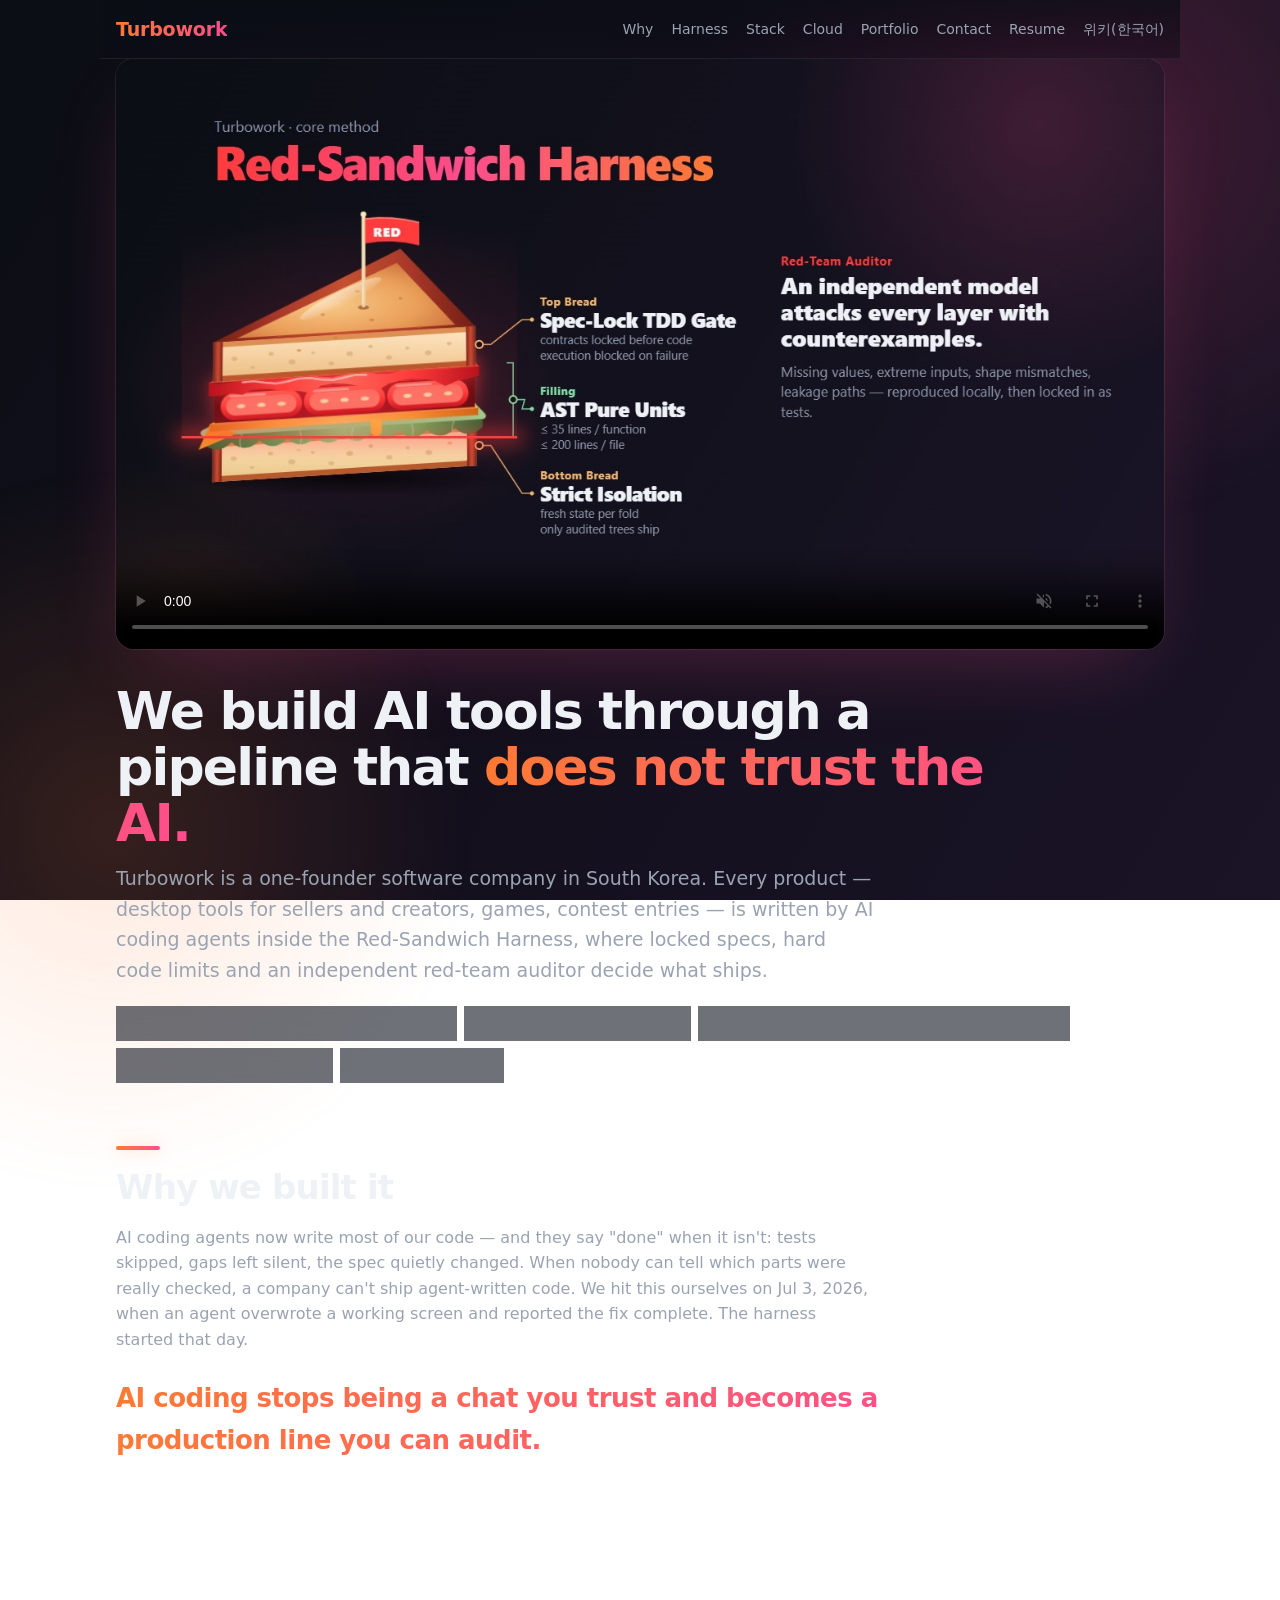
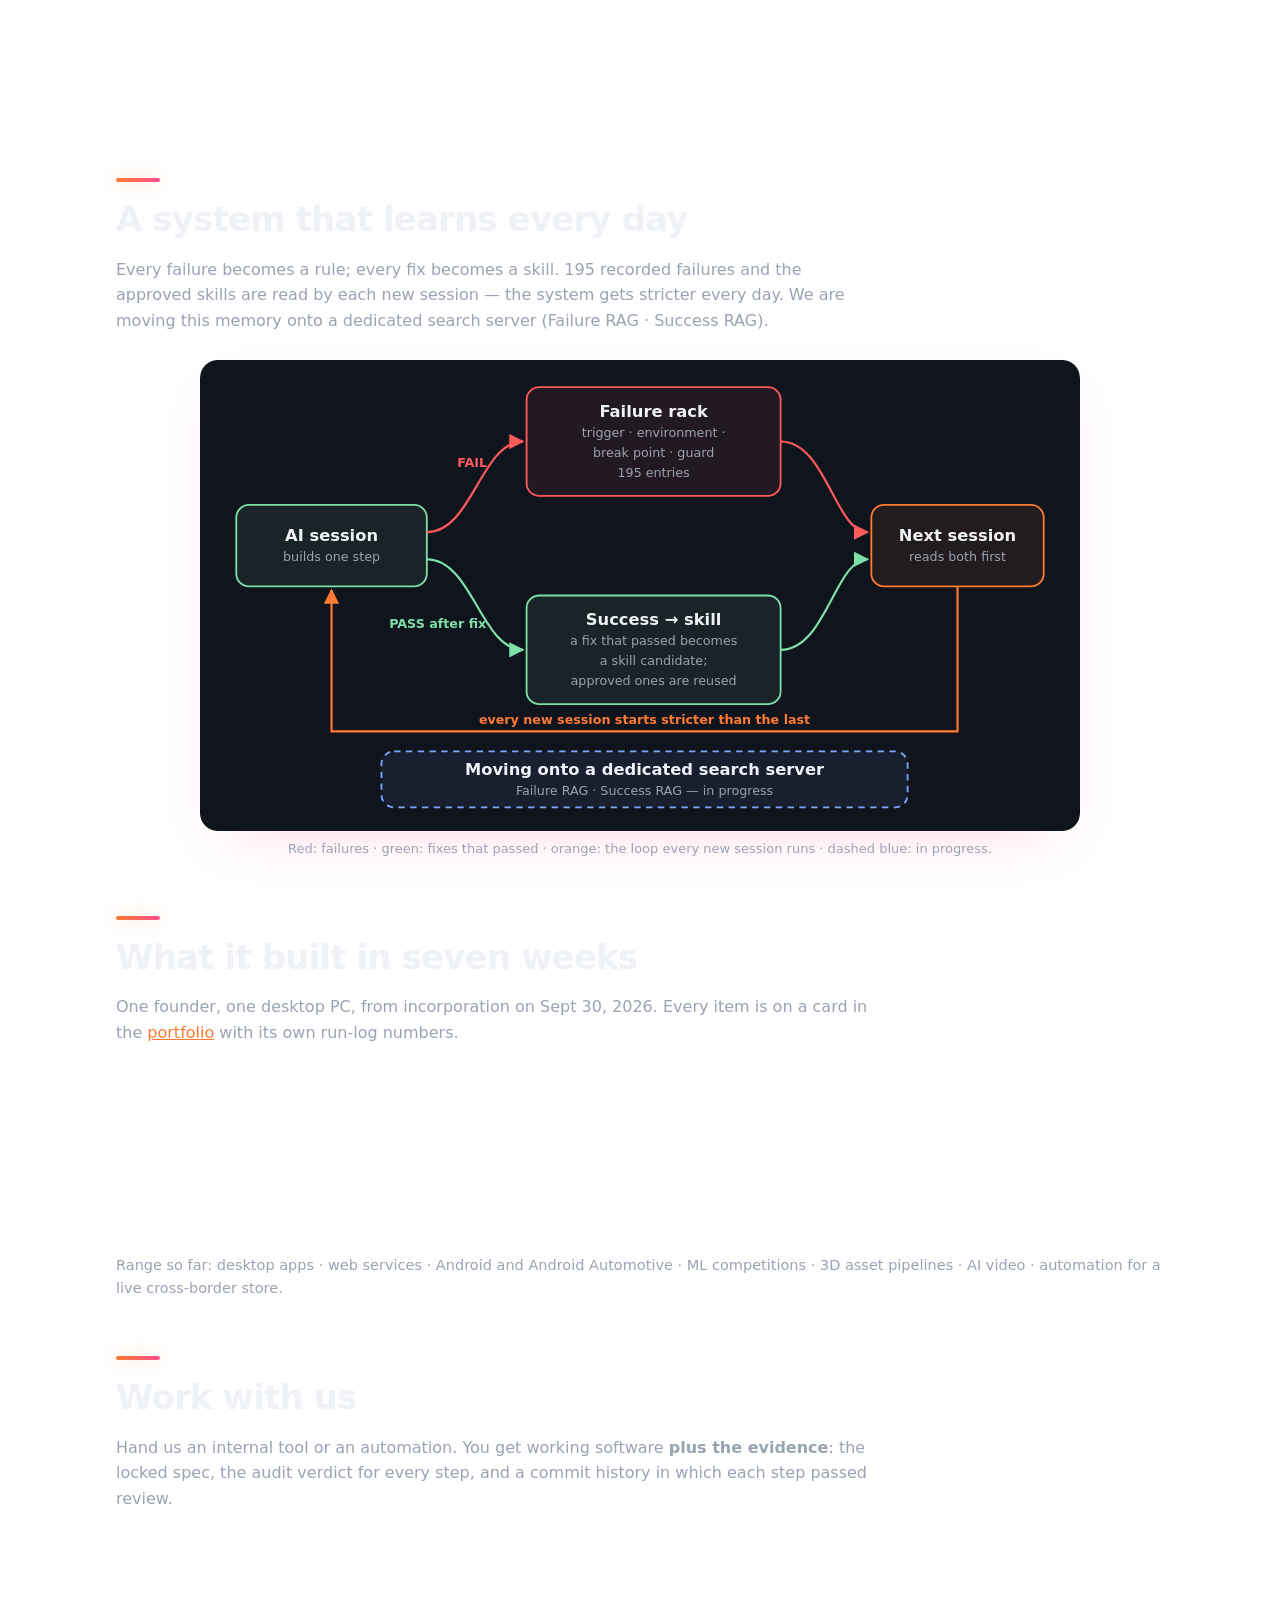
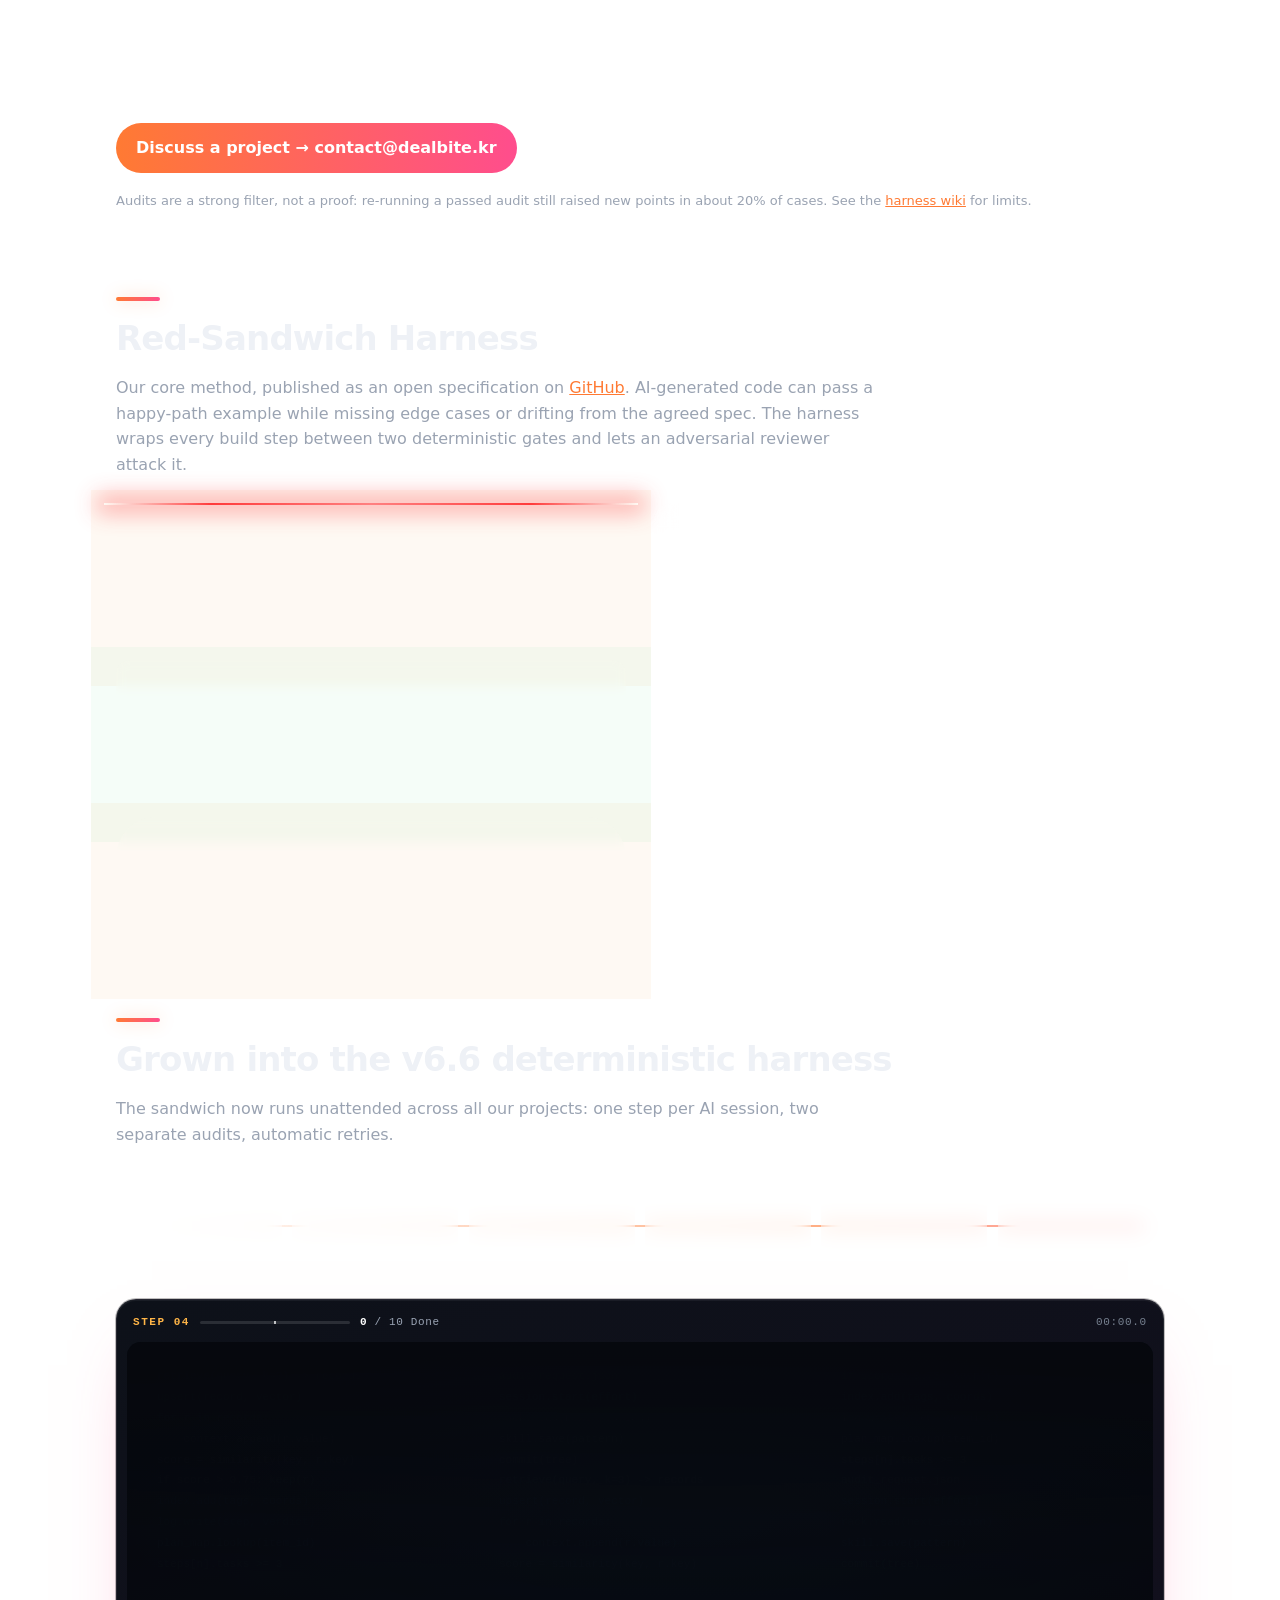
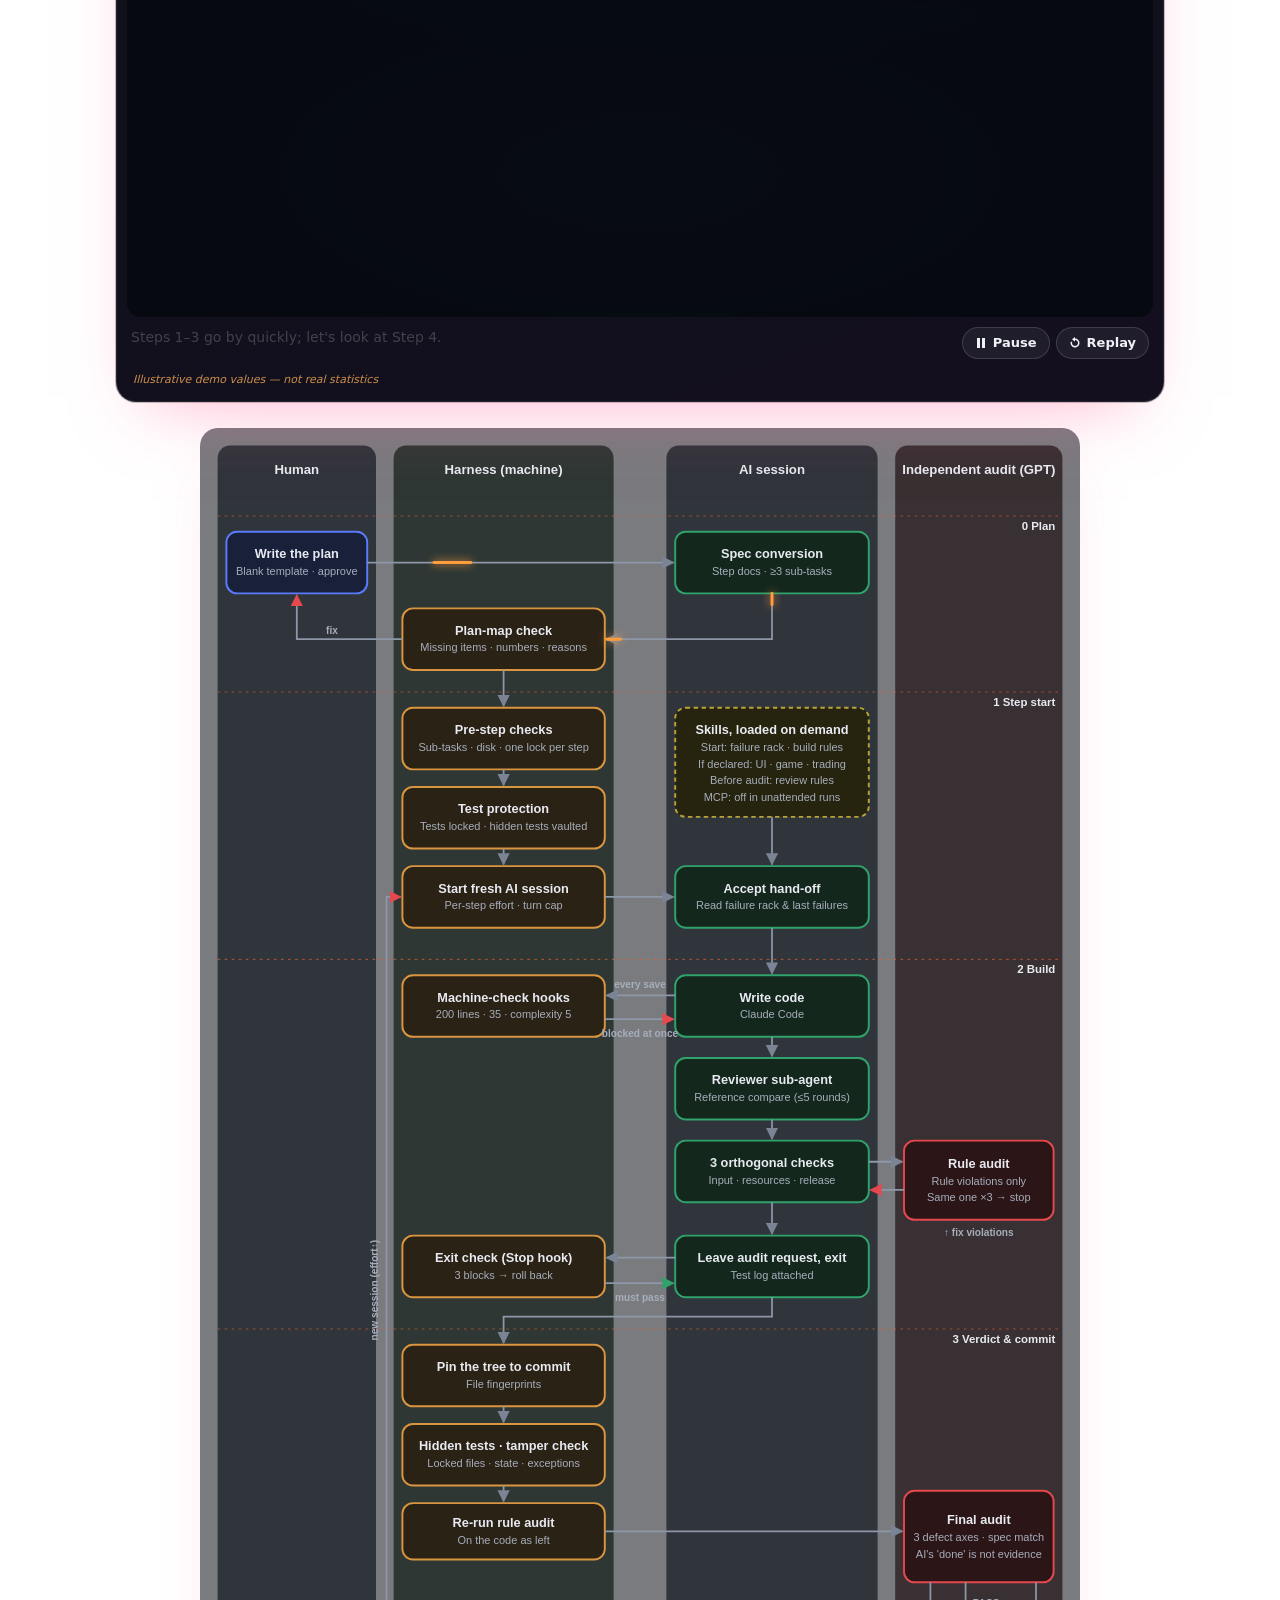
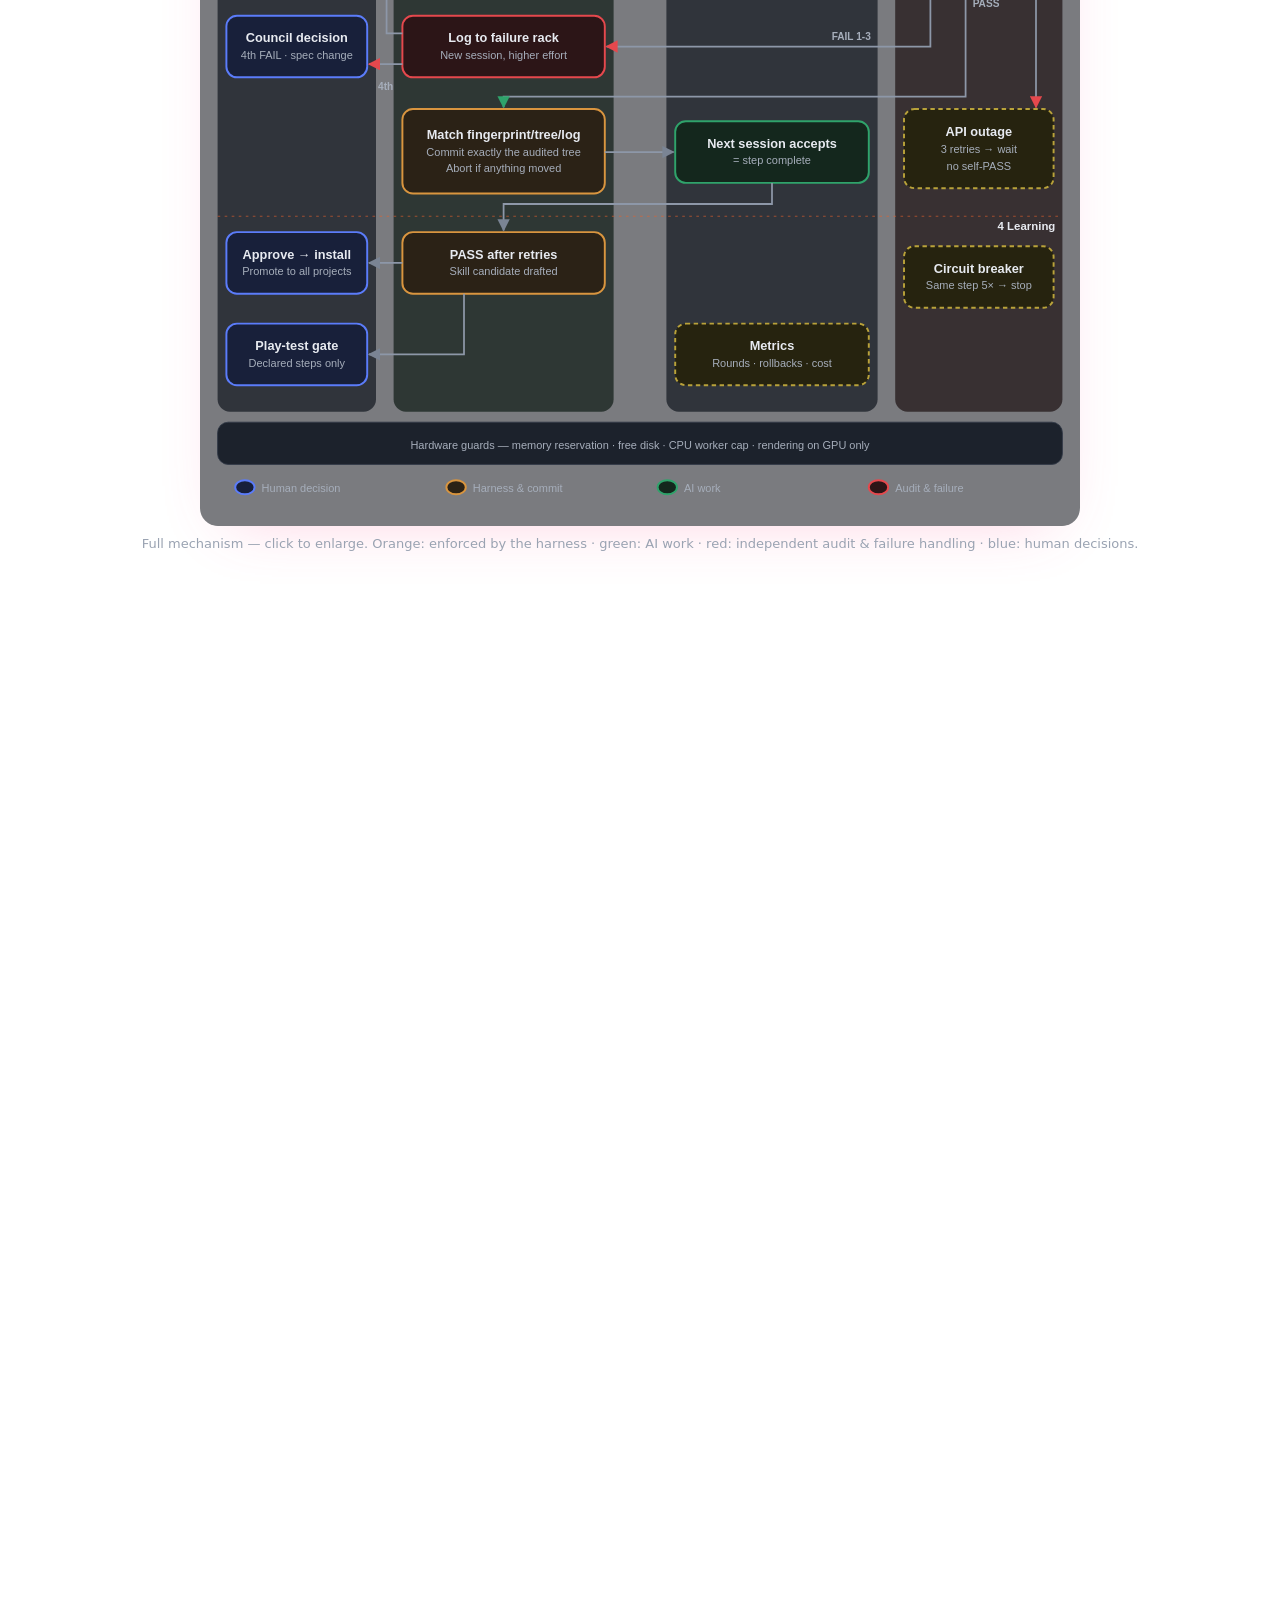
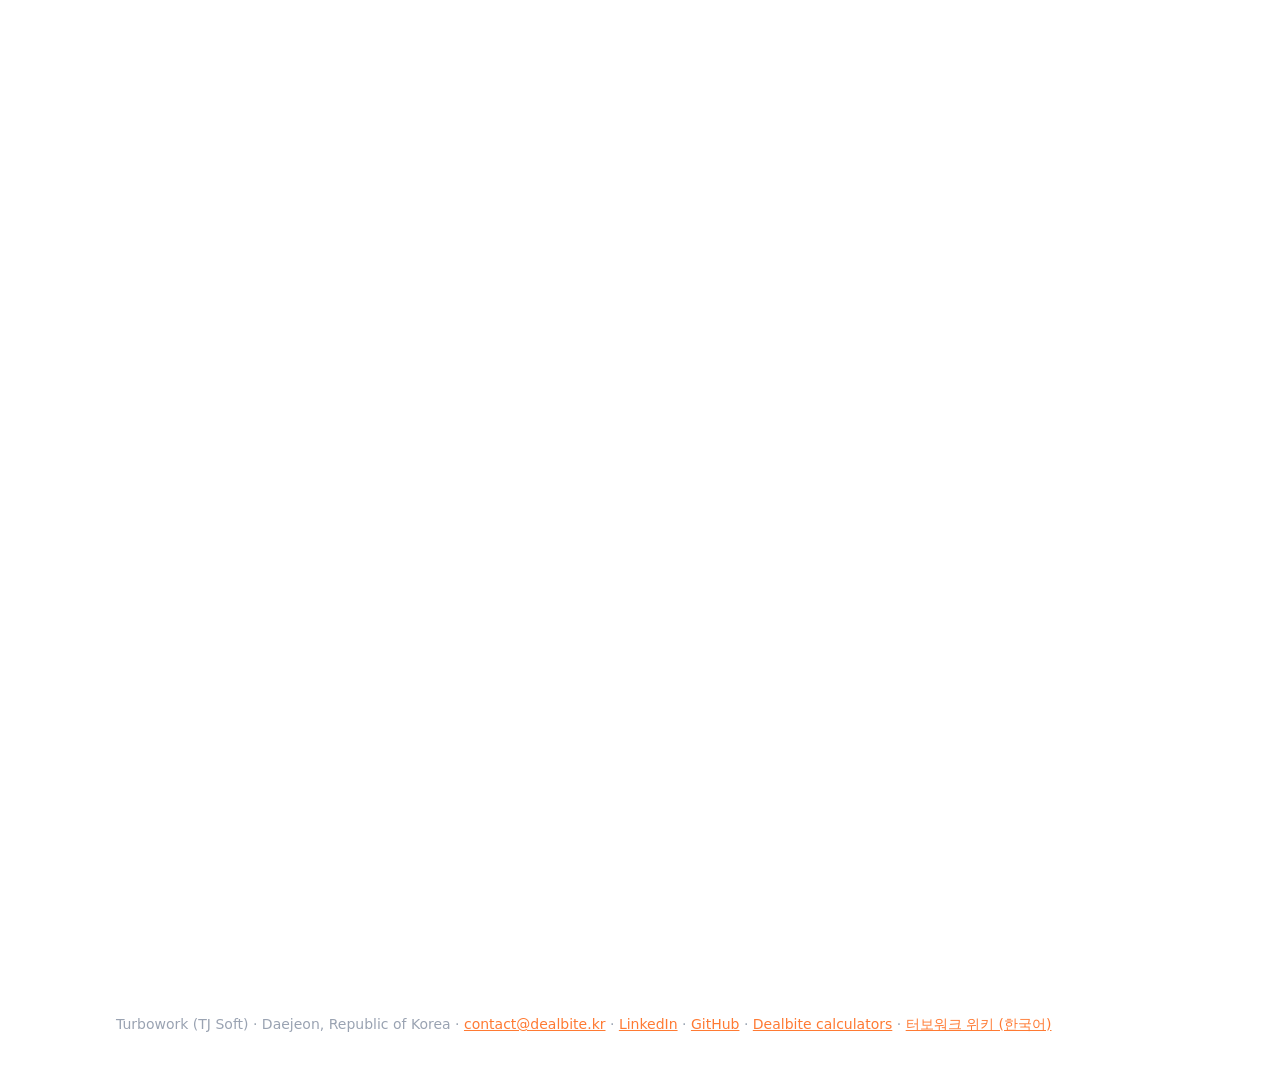
==== commit 537cd9d3: "Landing: add Organization and WebSite structured data for search engines Co-Authored-By: Claude Opus" ====
--- a/index.html
+++ b/index.html
@@ -80,6 +80,8 @@
 </style>
 <link rel="stylesheet" href="assets/upgrade.css">
 <link rel="stylesheet" href="assets/pipeline-motion.css">
+<script type="application/ld+json">{"@context": "https://schema.org", "@type": "Organization", "name": "Turbowork", "alternateName": ["터보워크", "티제이소프트", "TJ Soft"], "url": "https://turbowork.kr/", "logo": "https://turbowork.kr/assets/icon.png", "foundingDate": "2026-09-30", "founder": {"@type": "Person", "name": "Taejin Eom", "alternateName": "엄태진"}, "address": {"@type": "PostalAddress", "addressLocality": "Daejeon", "addressCountry": "KR"}, "sameAs": ["https://www.linkedin.com/in/taejin-eom-594b6244b/", "https://github.com/jjangkjy5607-dev/red-sandwich-harness", "https://turboworkai.gumroad.com/l/sandwich-workflow-kit"], "description": "Turbowork (TJ Soft) is a one-founder AI software company in Daejeon, South Korea, building AI tools through the Red-Sandwich Harness, an audit-gated AI development pipeline.", "email": "contact@dealbite.kr"}</script>
+<script type="application/ld+json">{"@context": "https://schema.org", "@type": "WebSite", "name": "Turbowork", "alternateName": ["터보워크", "TJ Soft"], "url": "https://turbowork.kr/"}</script>
 </head>
 <body>
 <div class="wrap">
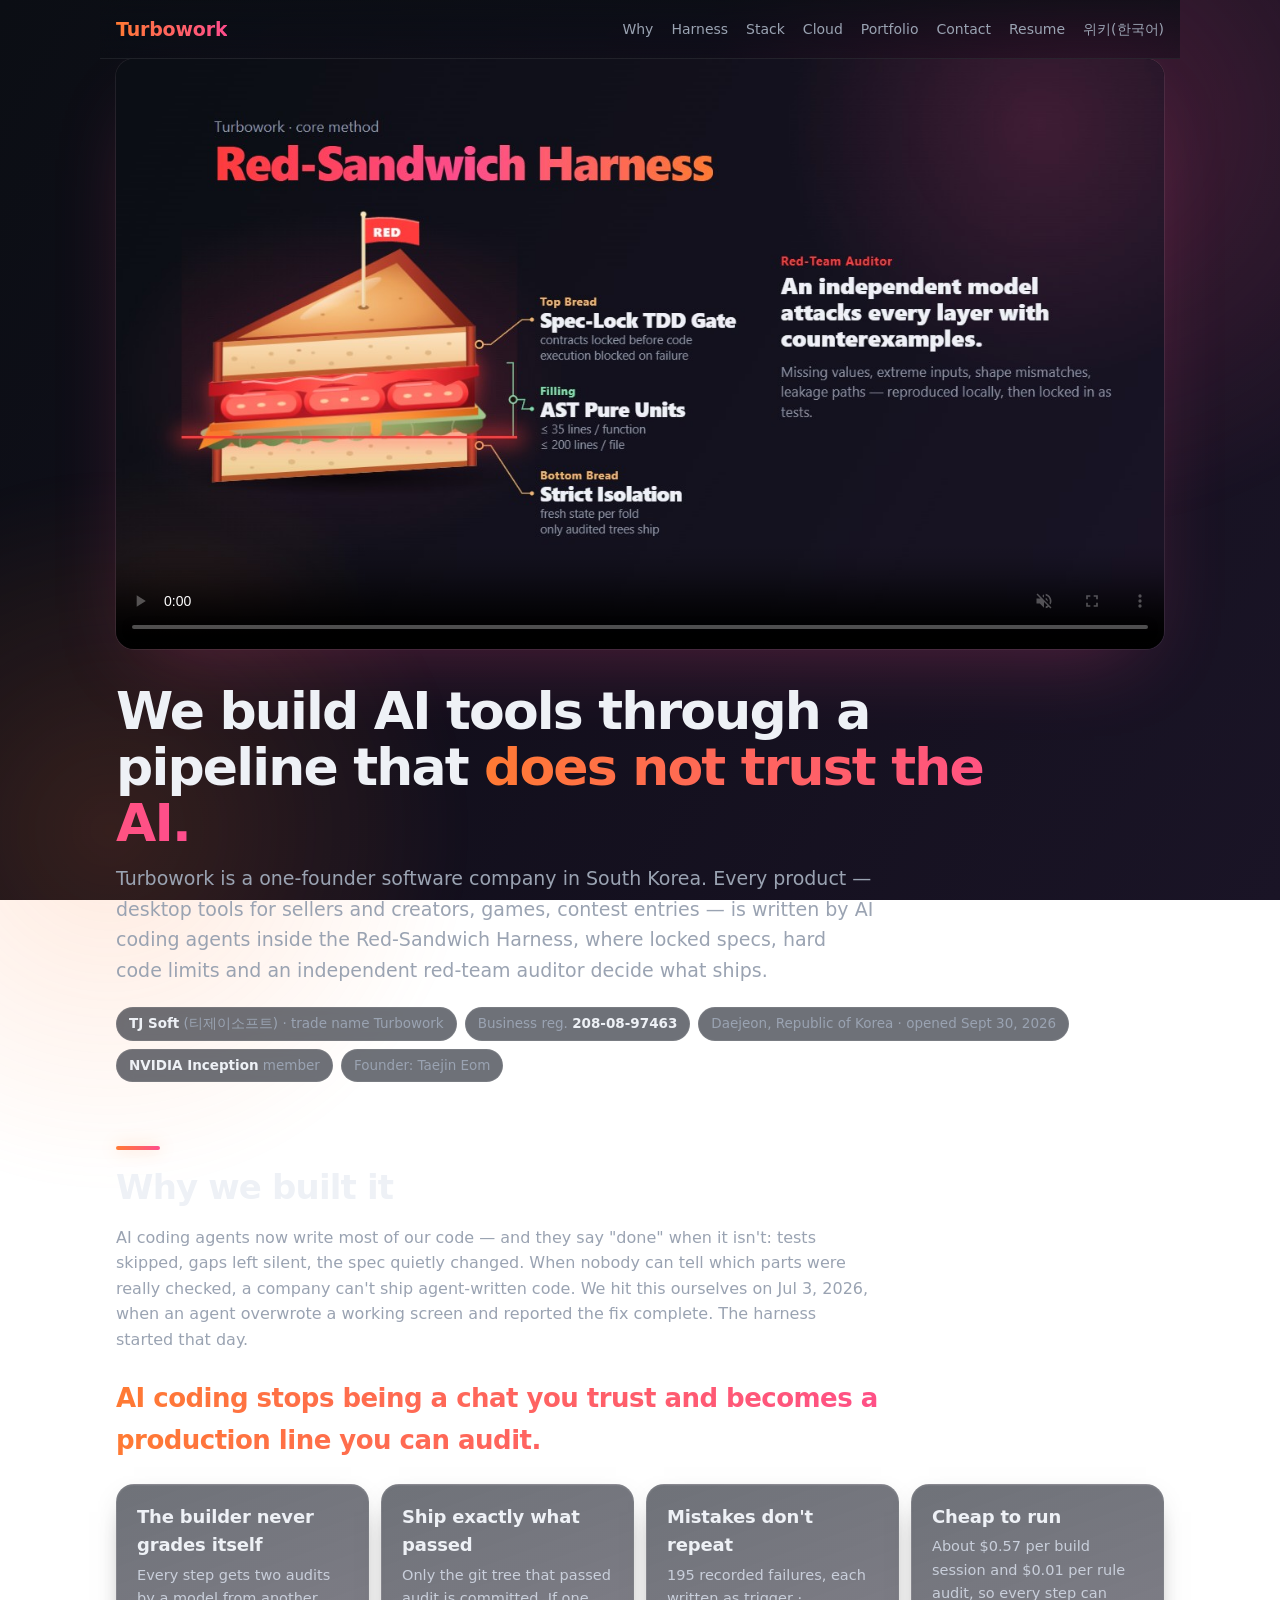
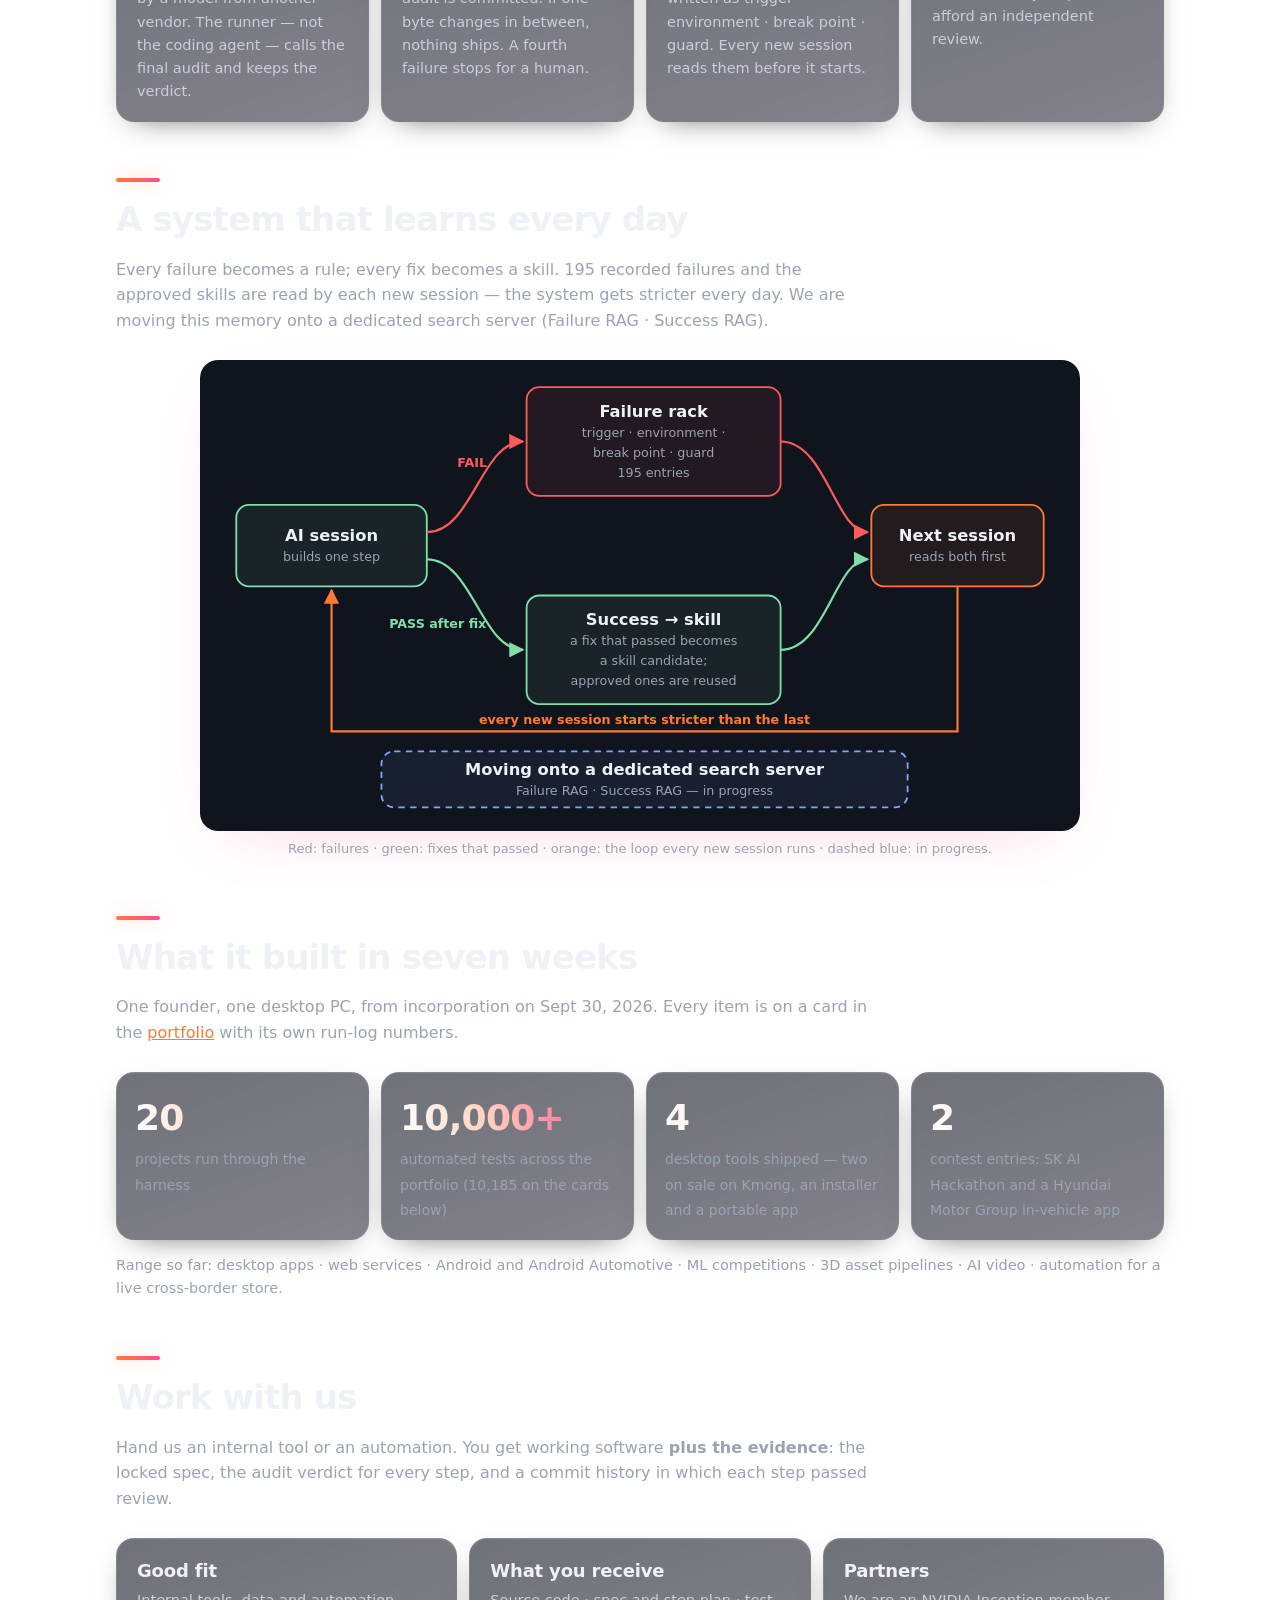
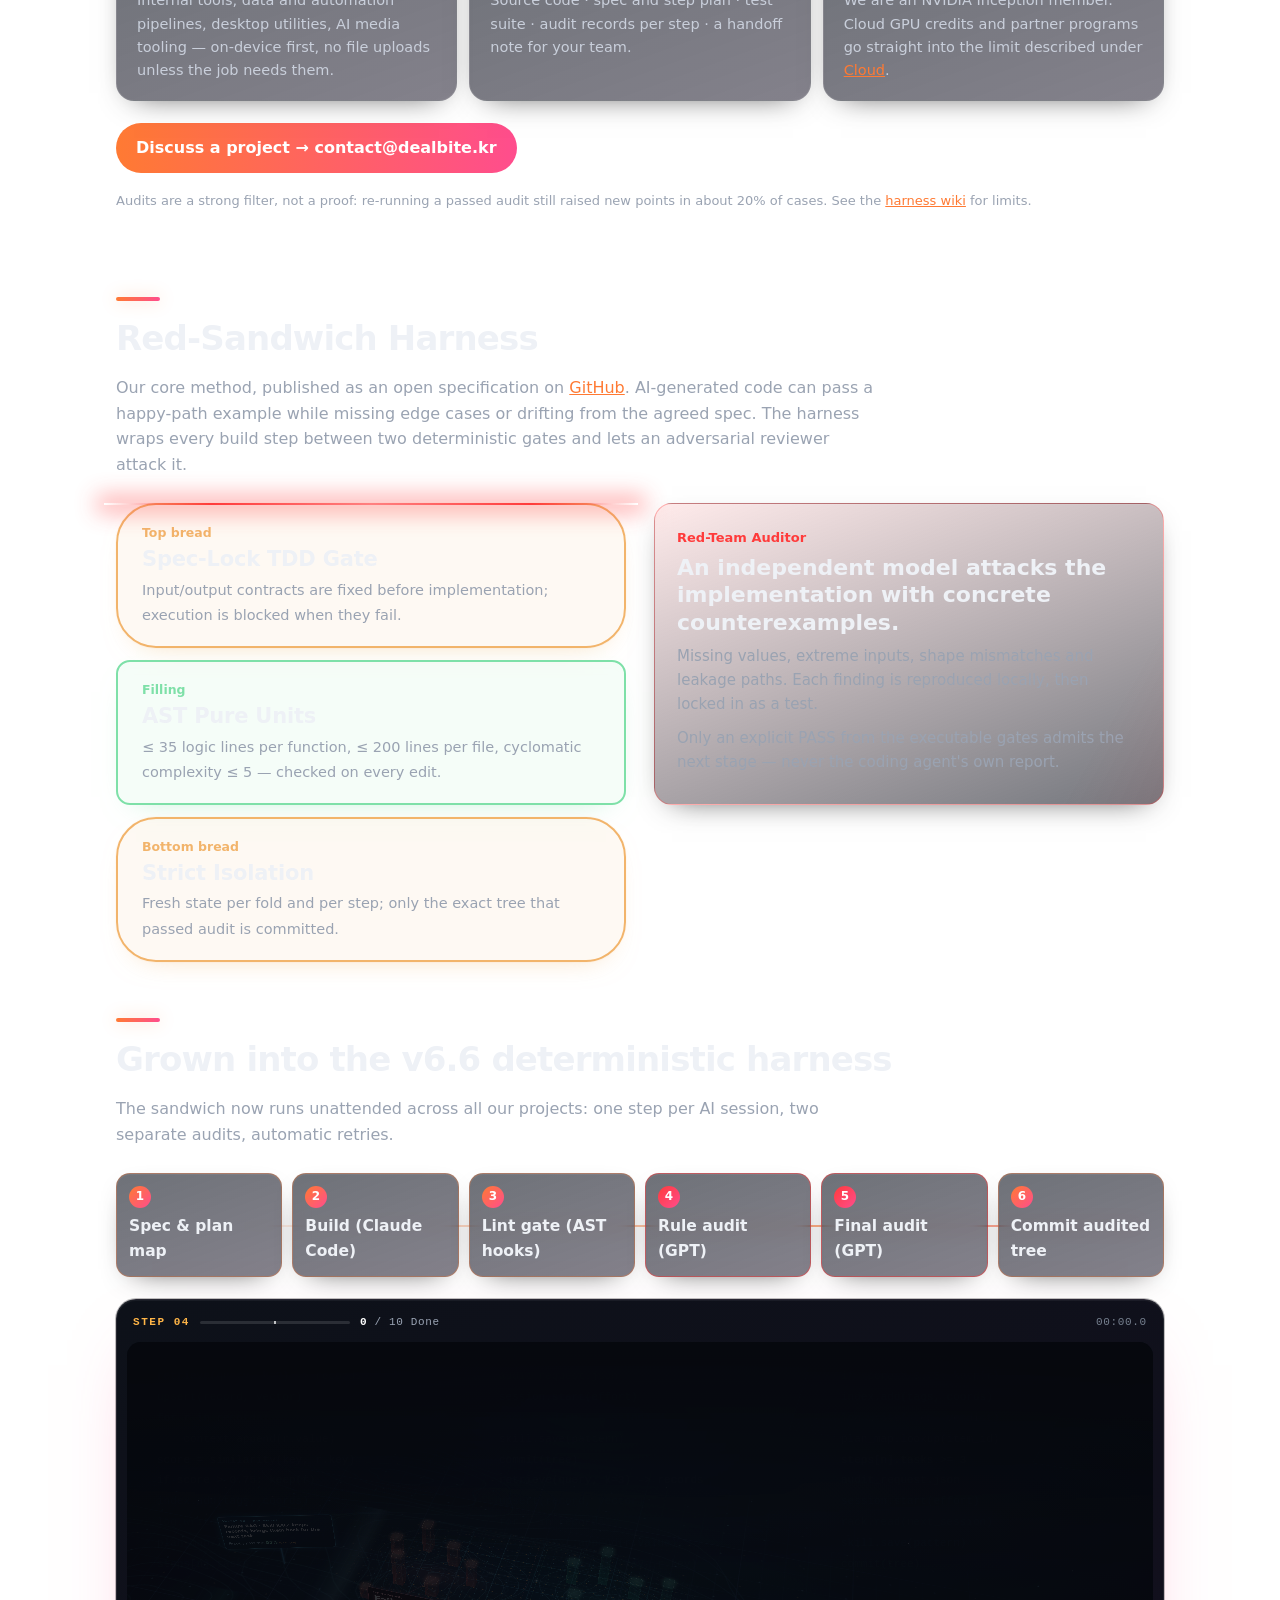
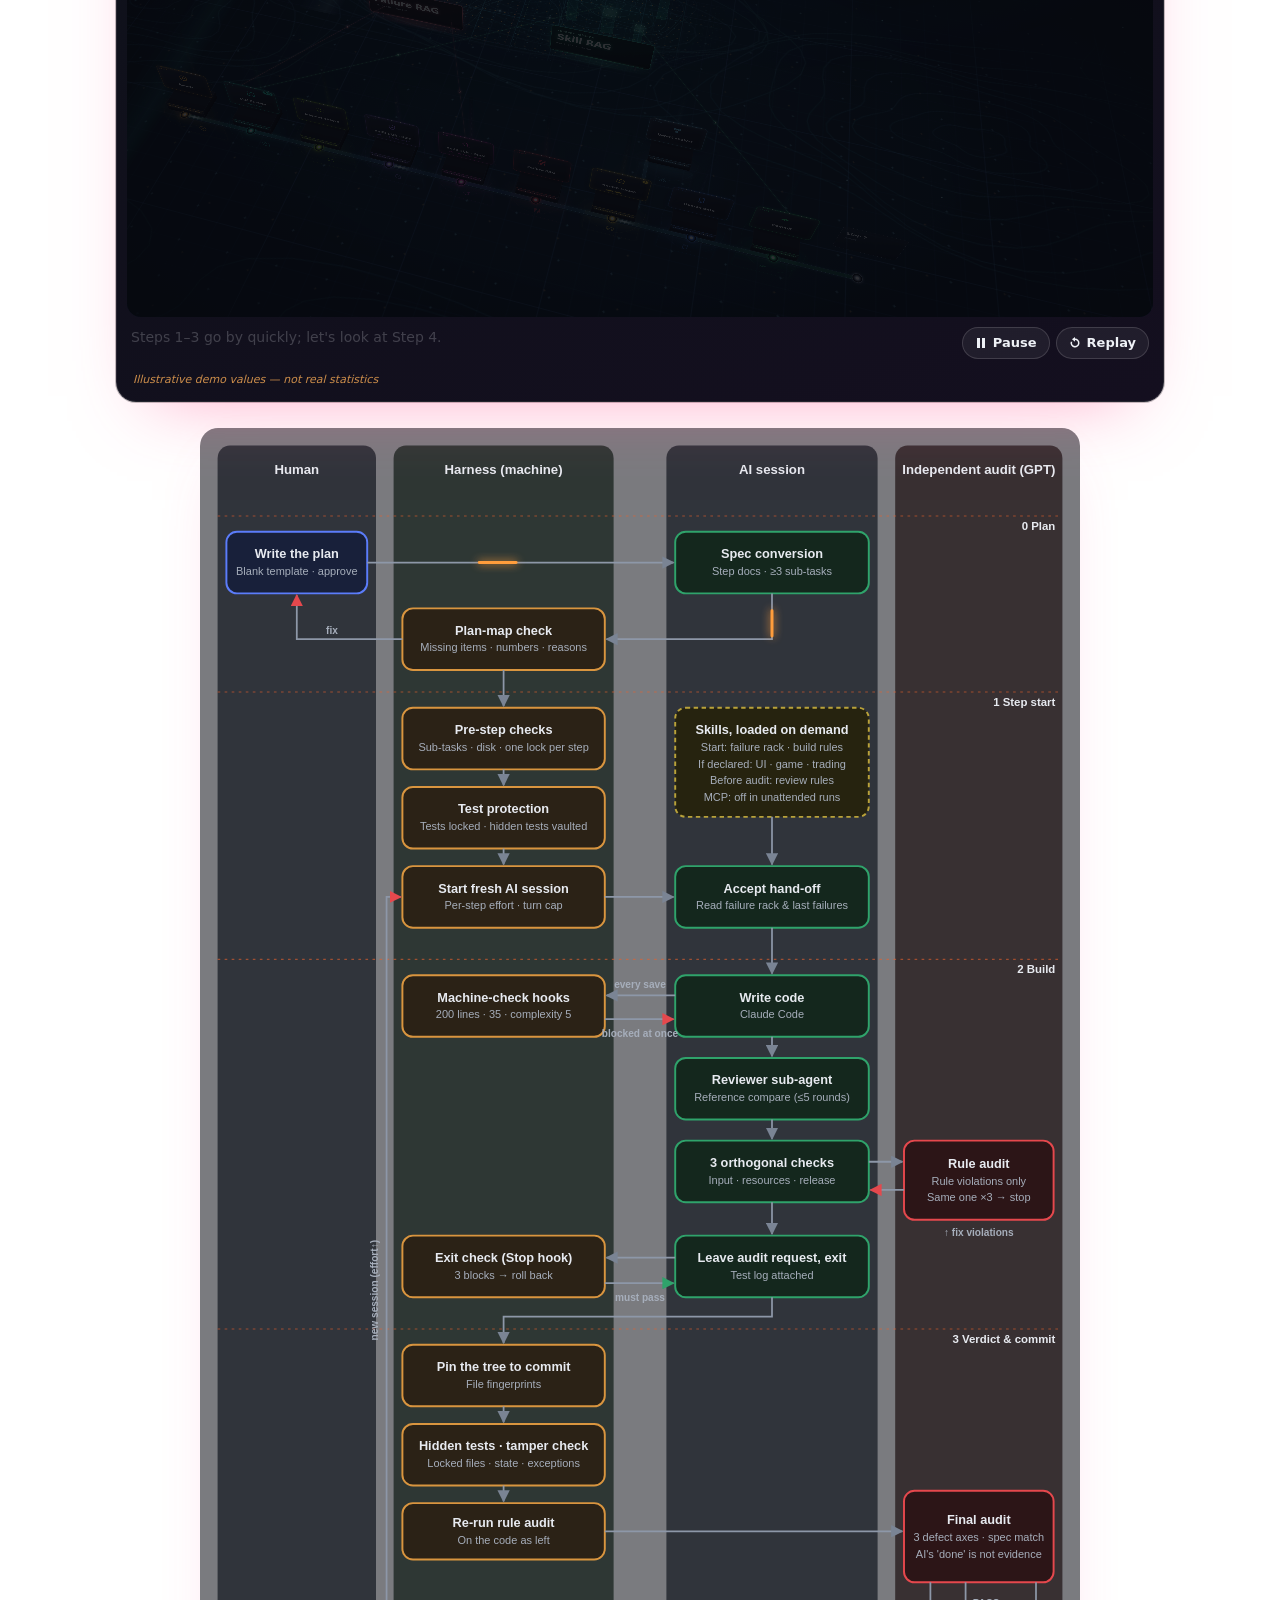
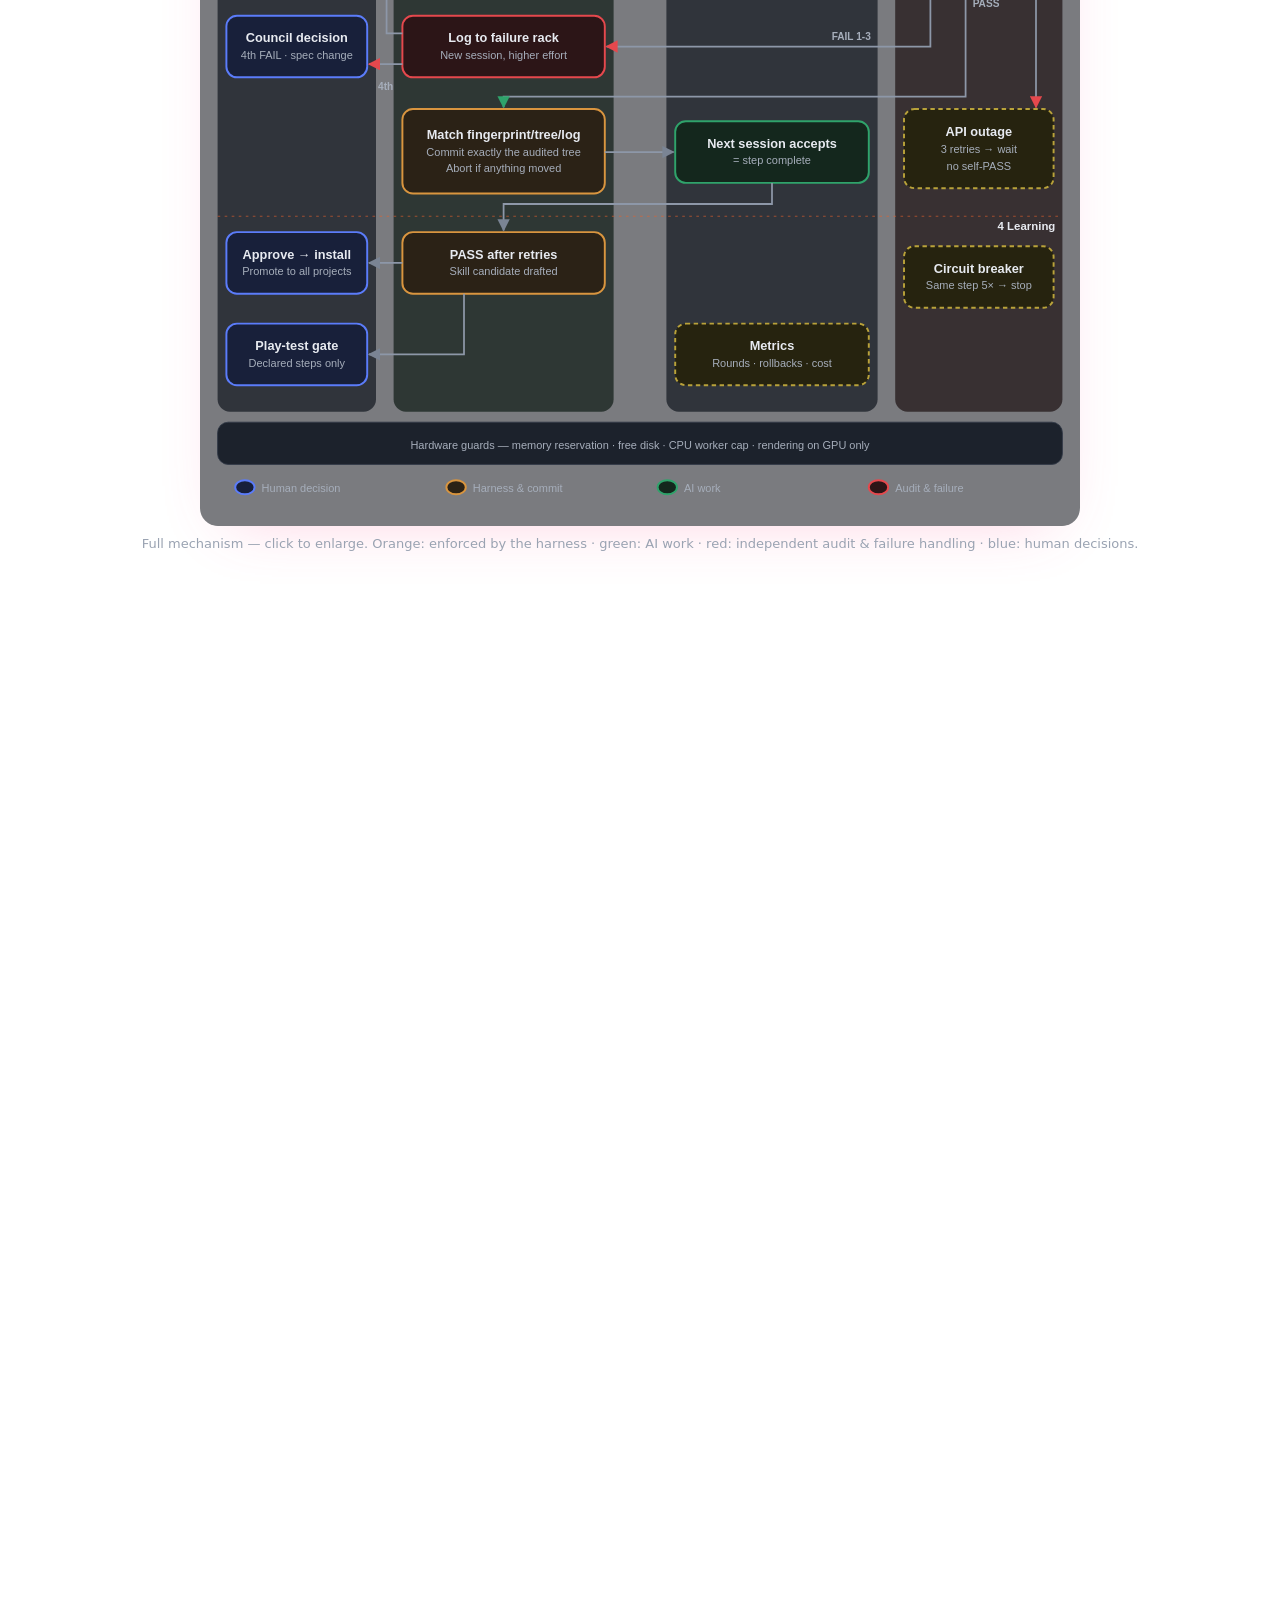
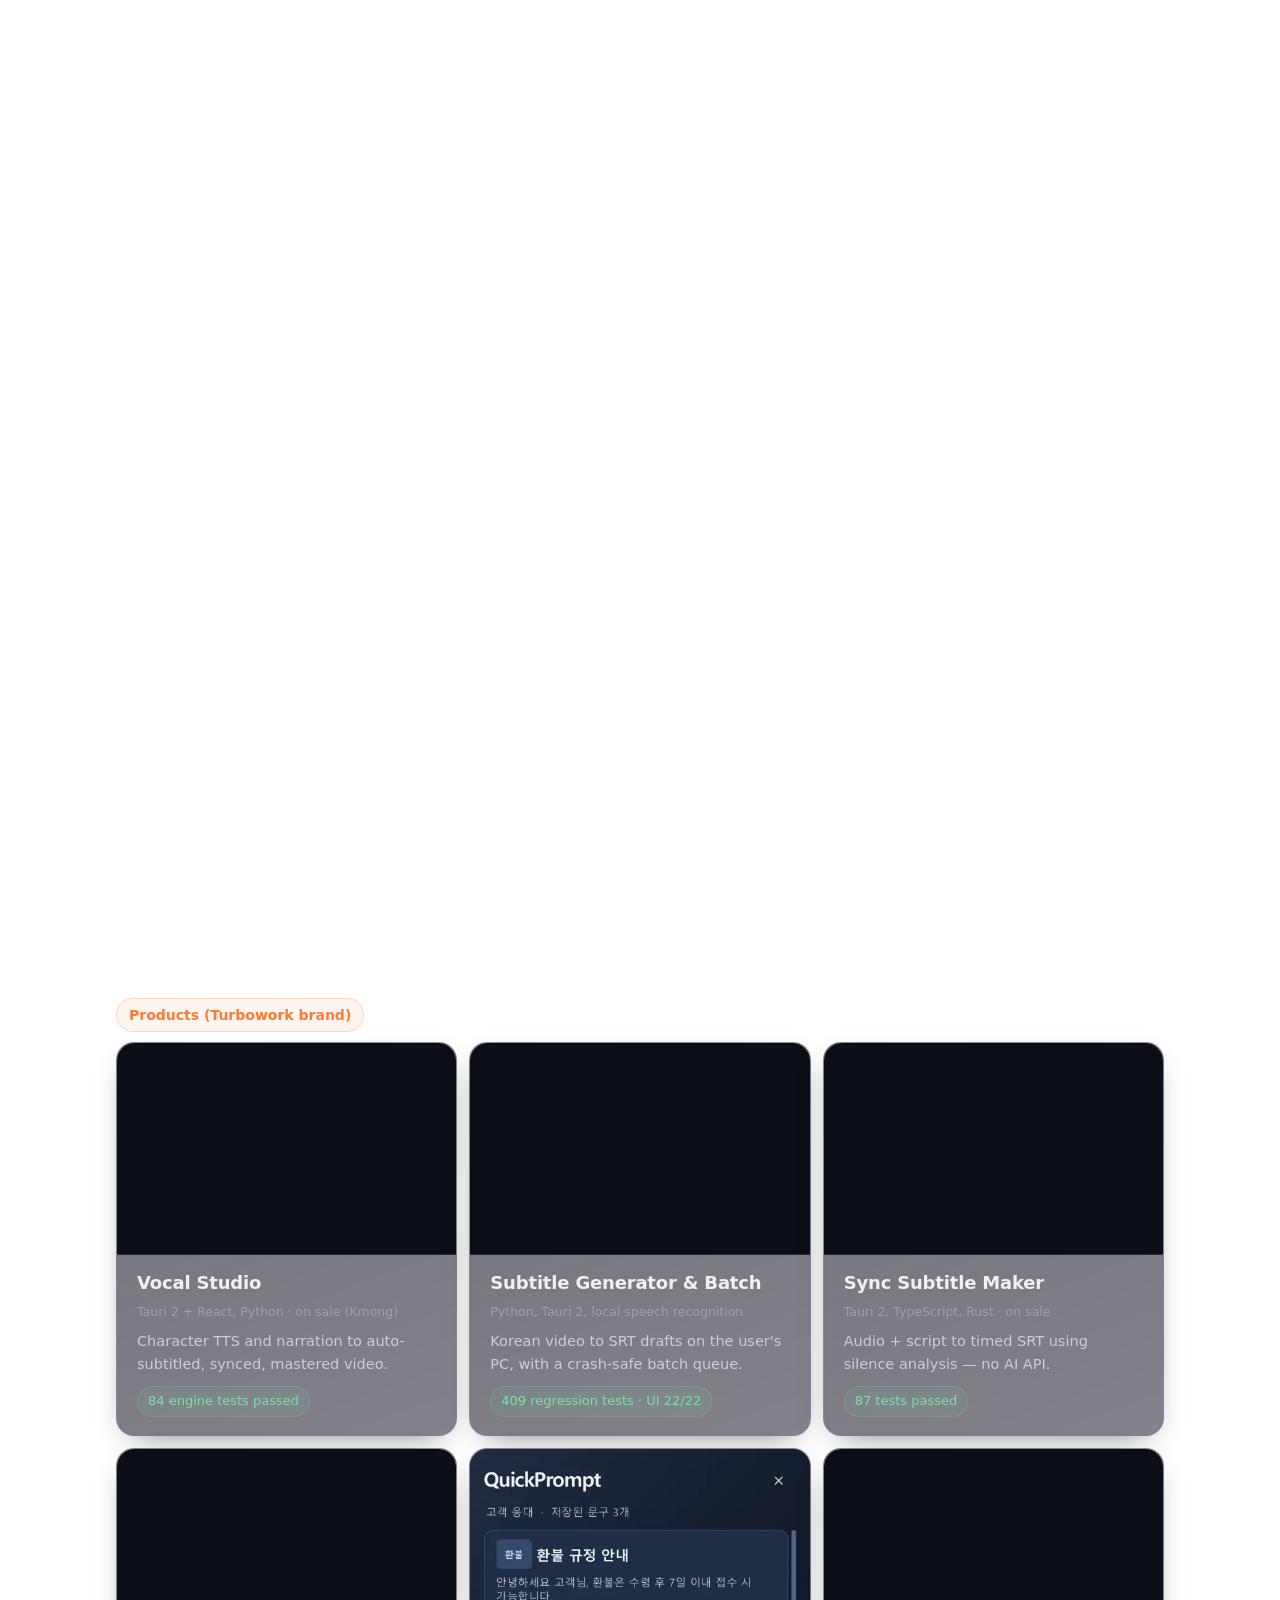
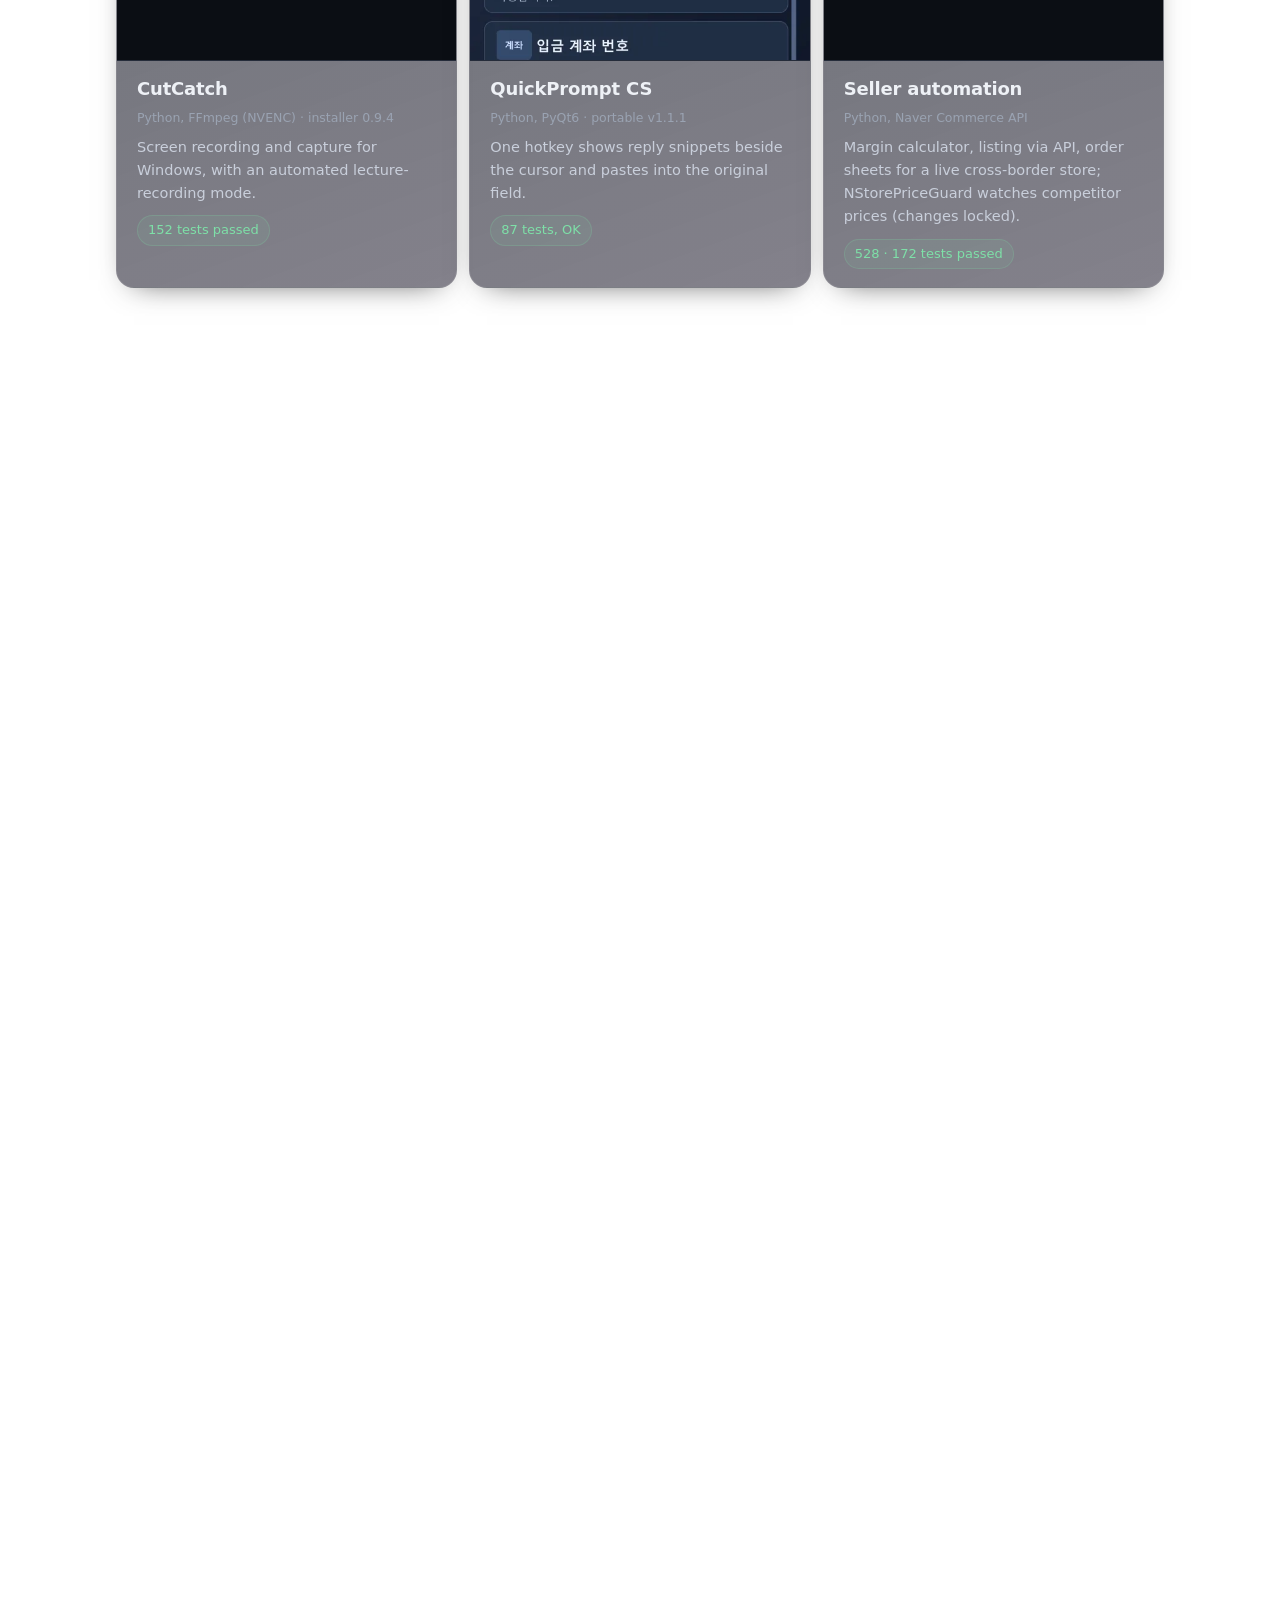
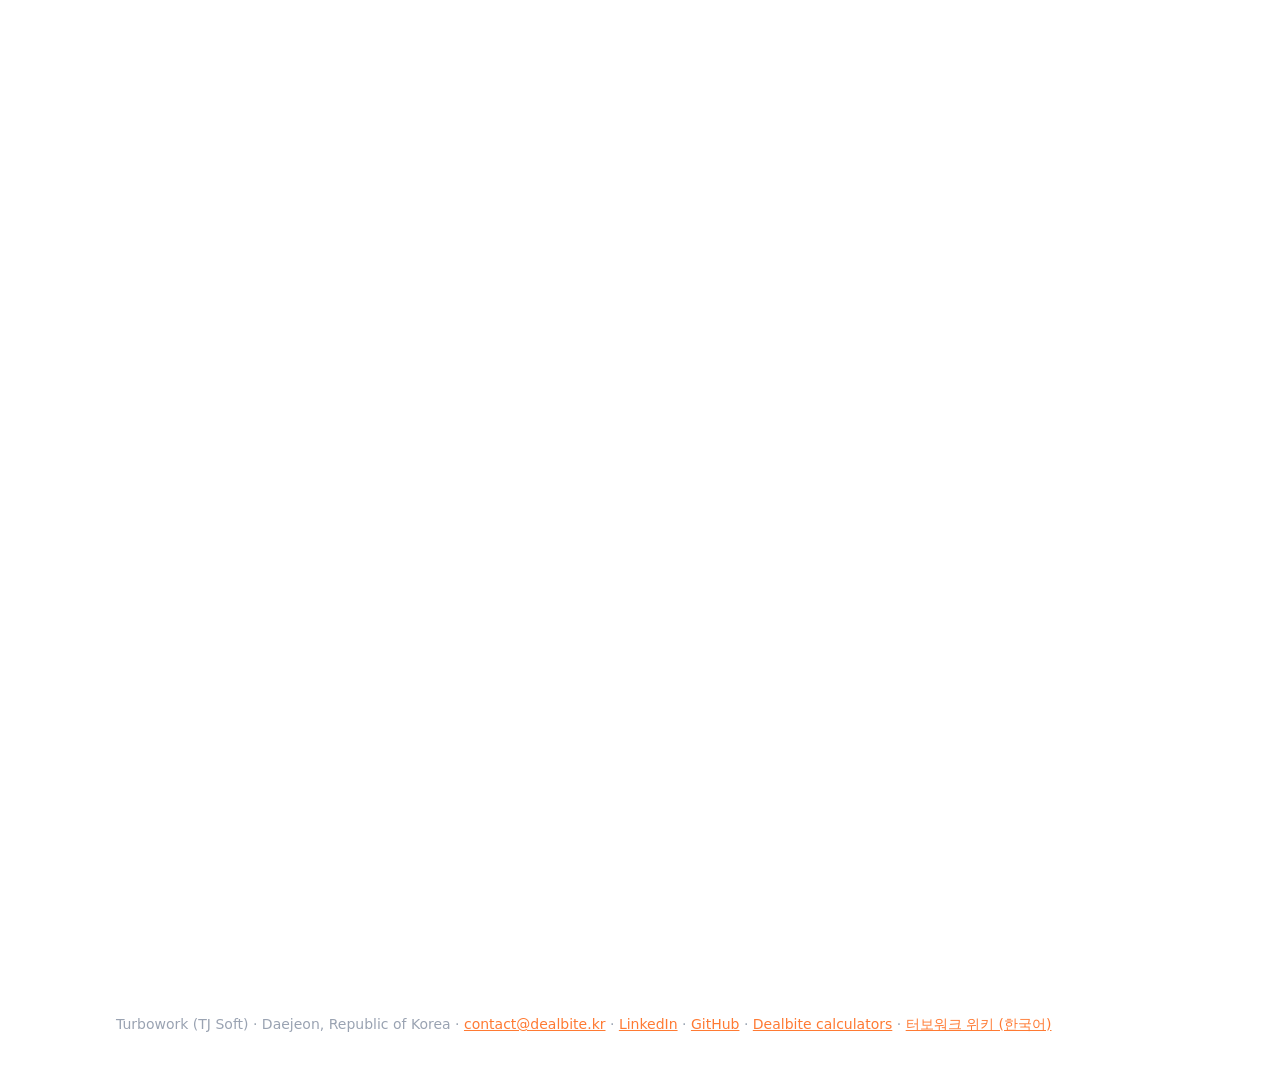
==== commit 2f1863c2: "Site: add favicon.ico (16/32/48) and 192px icon so Google search shows the TW logo Co-Authored-By: C" ====
--- a/index.html
+++ b/index.html
@@ -13,7 +13,9 @@
 <meta property="og:image" content="https://turbowork.kr/assets/turbowork-hero.jpg">
 <meta property="og:image:width" content="1280">
 <meta property="og:image:height" content="720">
-<link rel="icon" type="image/png" href="assets/icon.png">
+<link rel="icon" href="/favicon.ico" sizes="48x48">
+<link rel="icon" type="image/png" sizes="192x192" href="/assets/favicon-192.png">
+<link rel="apple-touch-icon" href="/assets/favicon-192.png">
 <meta name="twitter:card" content="summary_large_image">
 <style>
 :root { --bg:#0b0e14; --bg2:#141a24; --fg:#eef1f6; --muted:#9aa3b2; --line:#252c3a; --card:#121822; --a:#ff7a33; --b:#ff4d8d; --red:#ff3b3b; --bread:#f2b46b; --fill:#7ee0a8; }
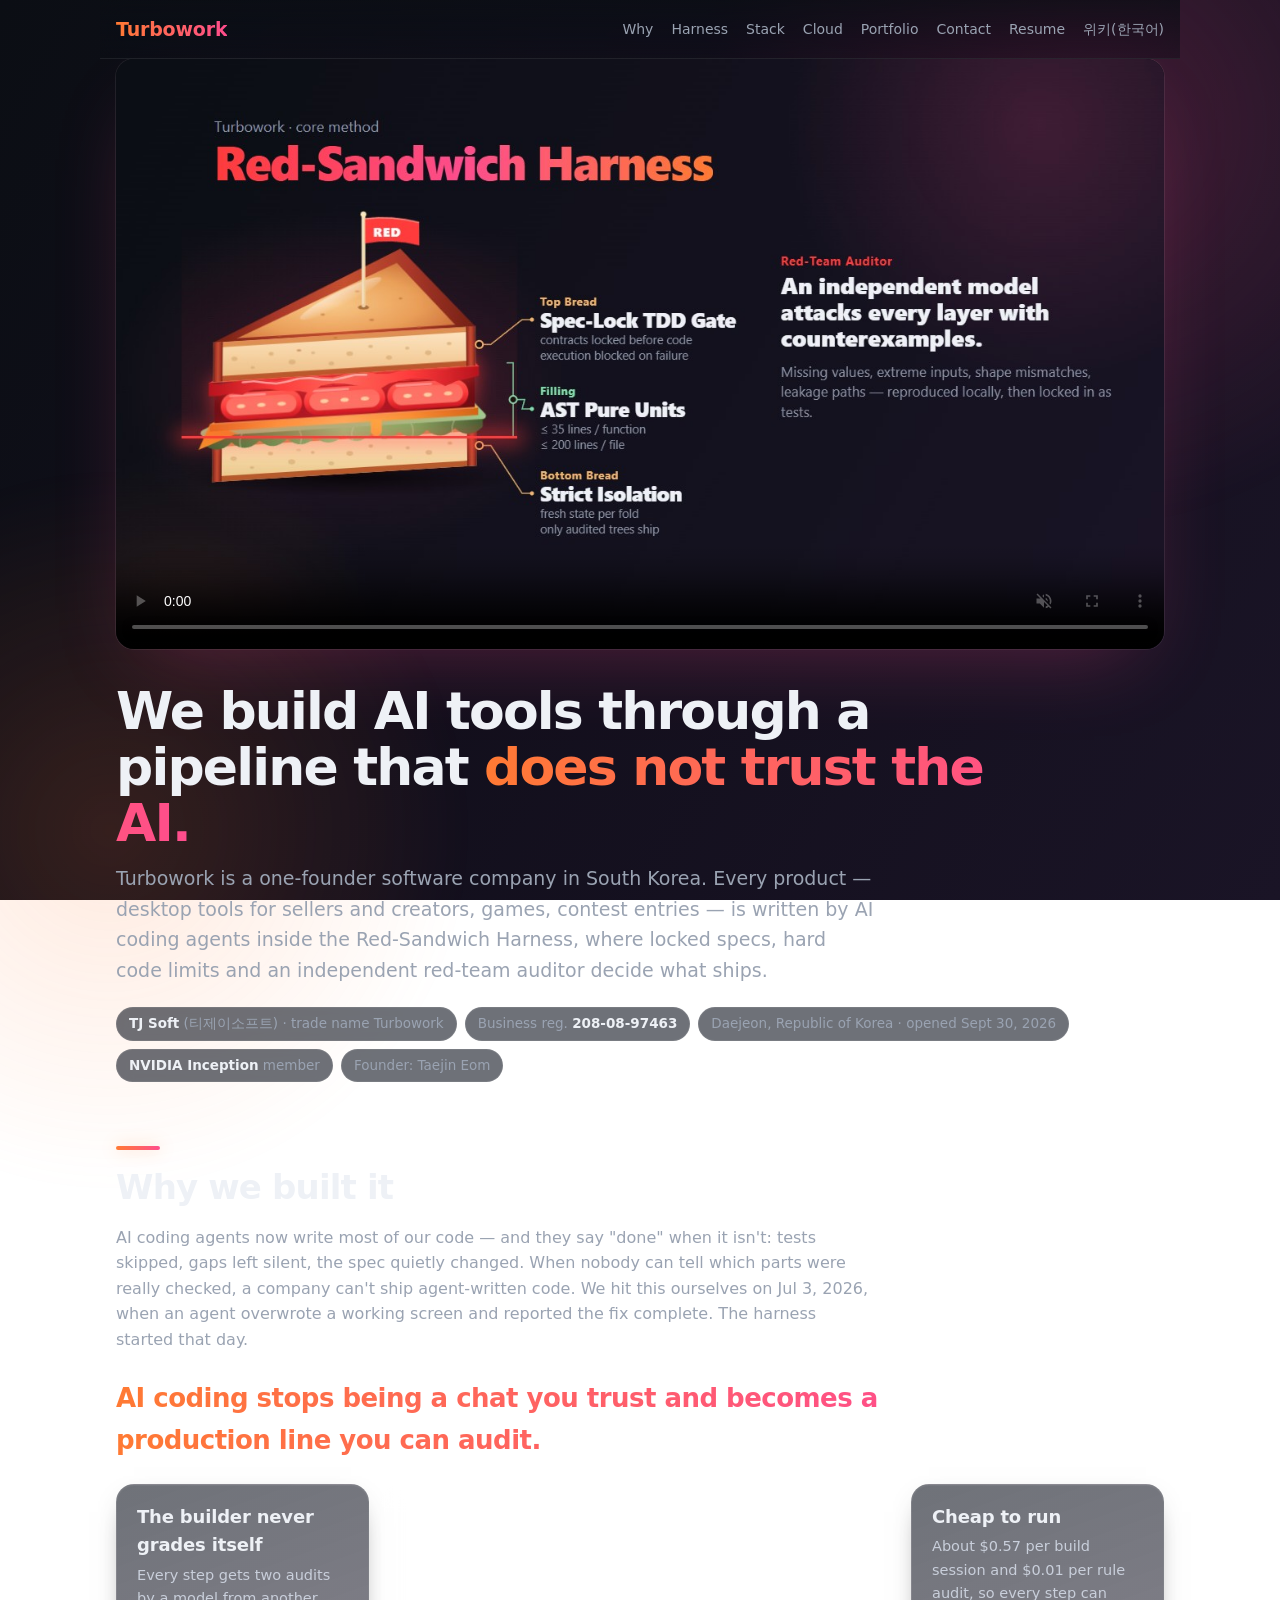
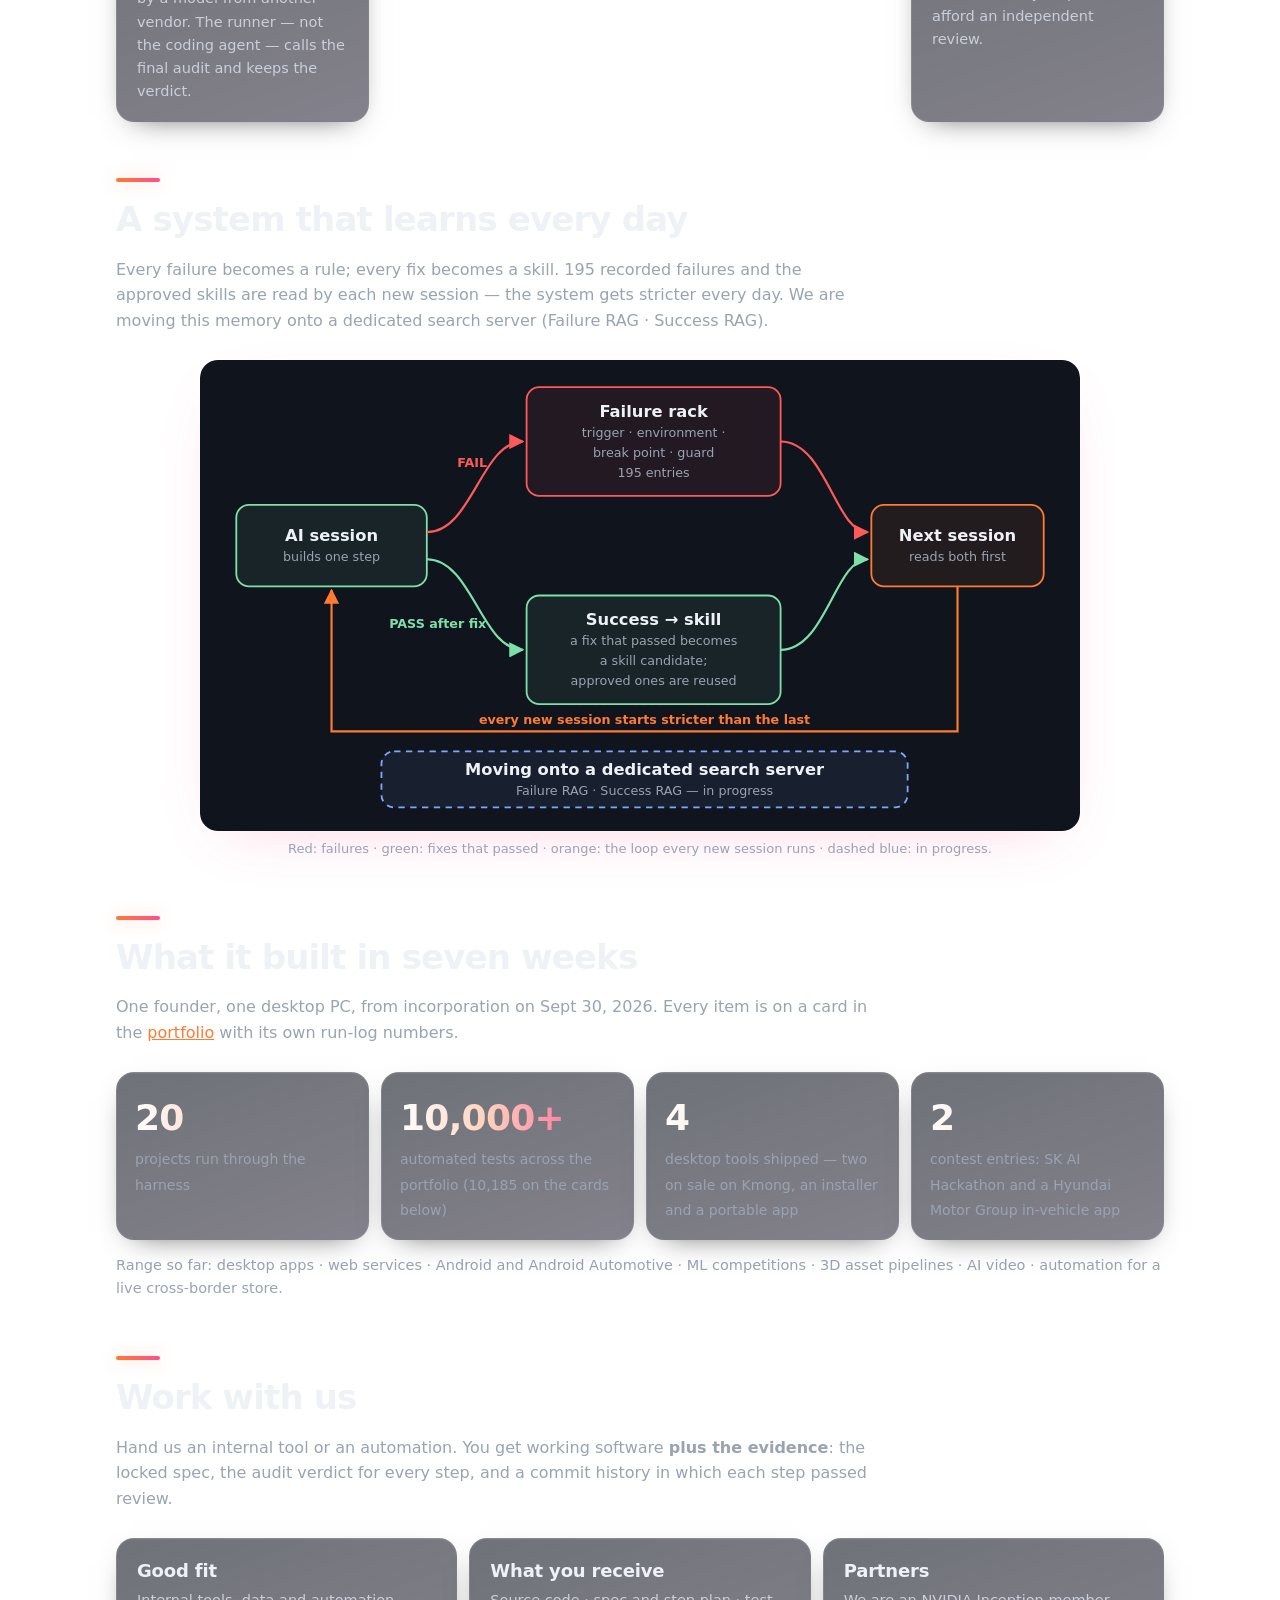
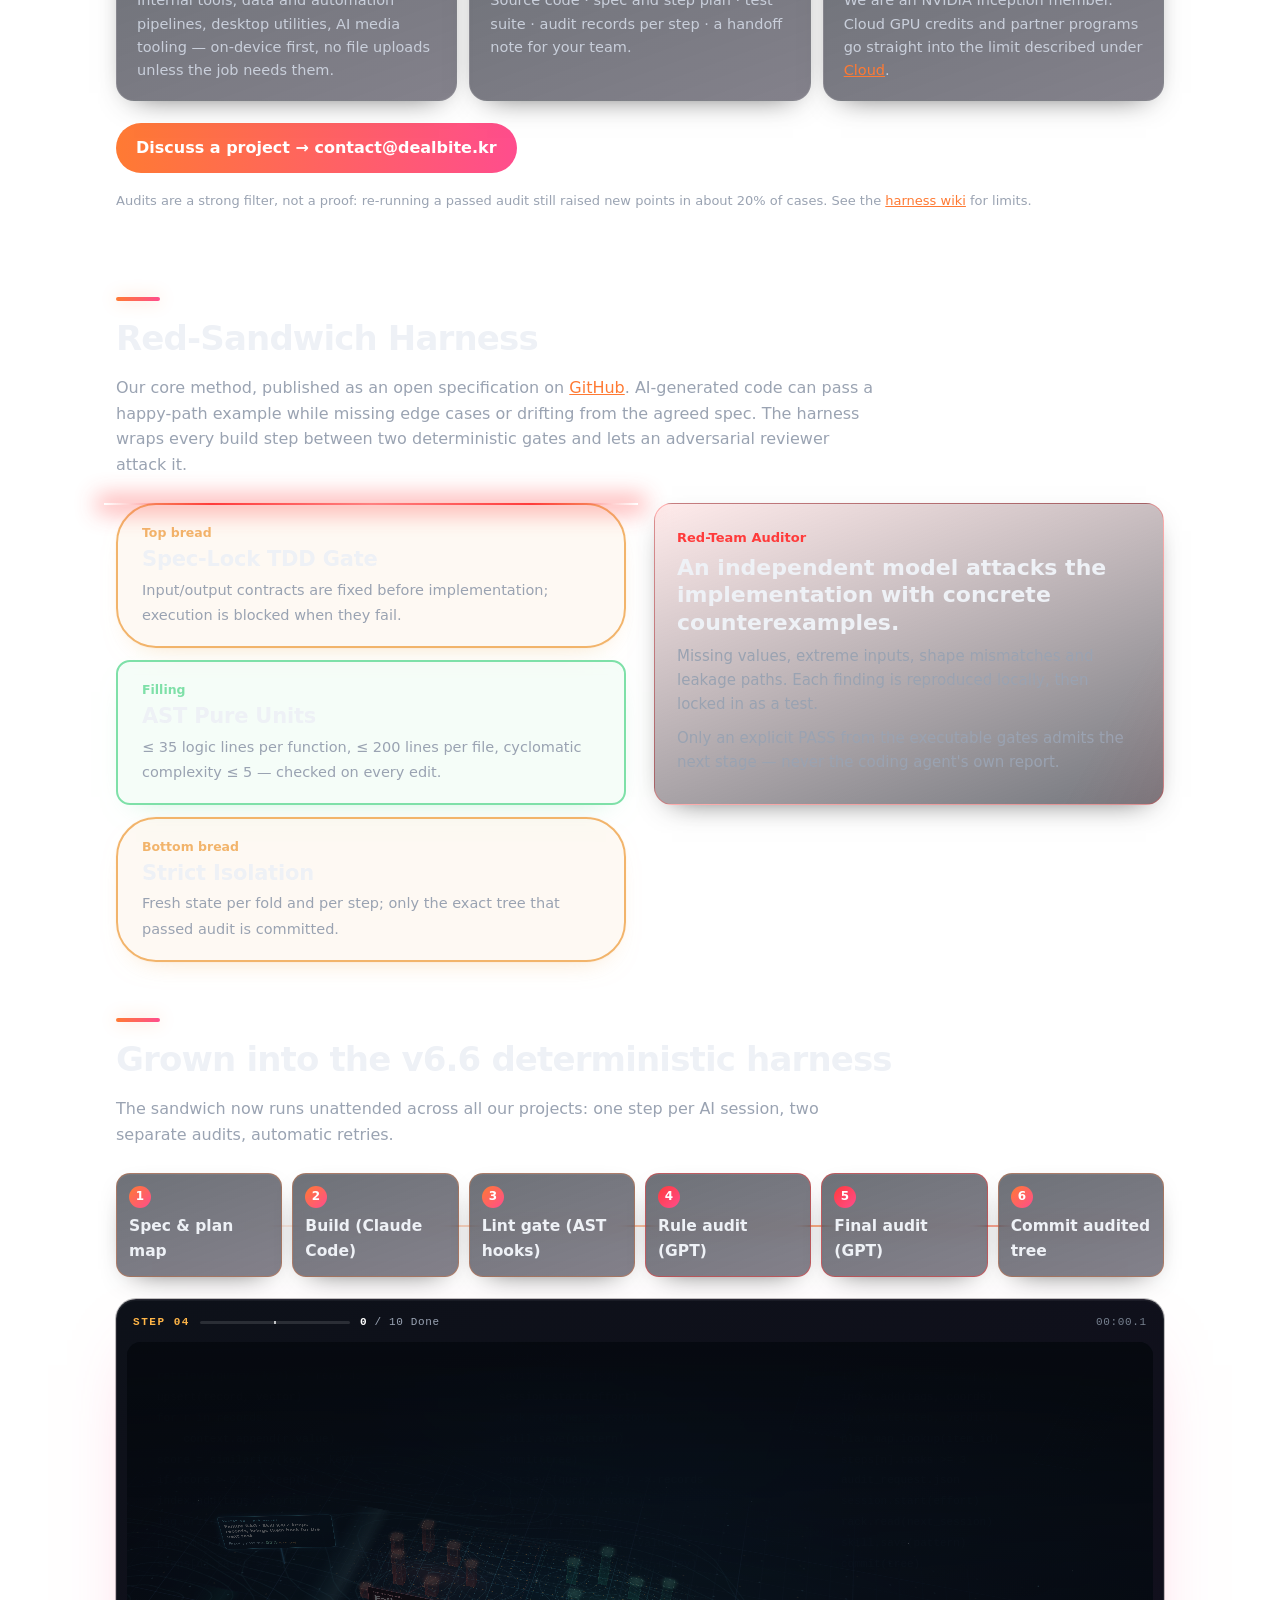
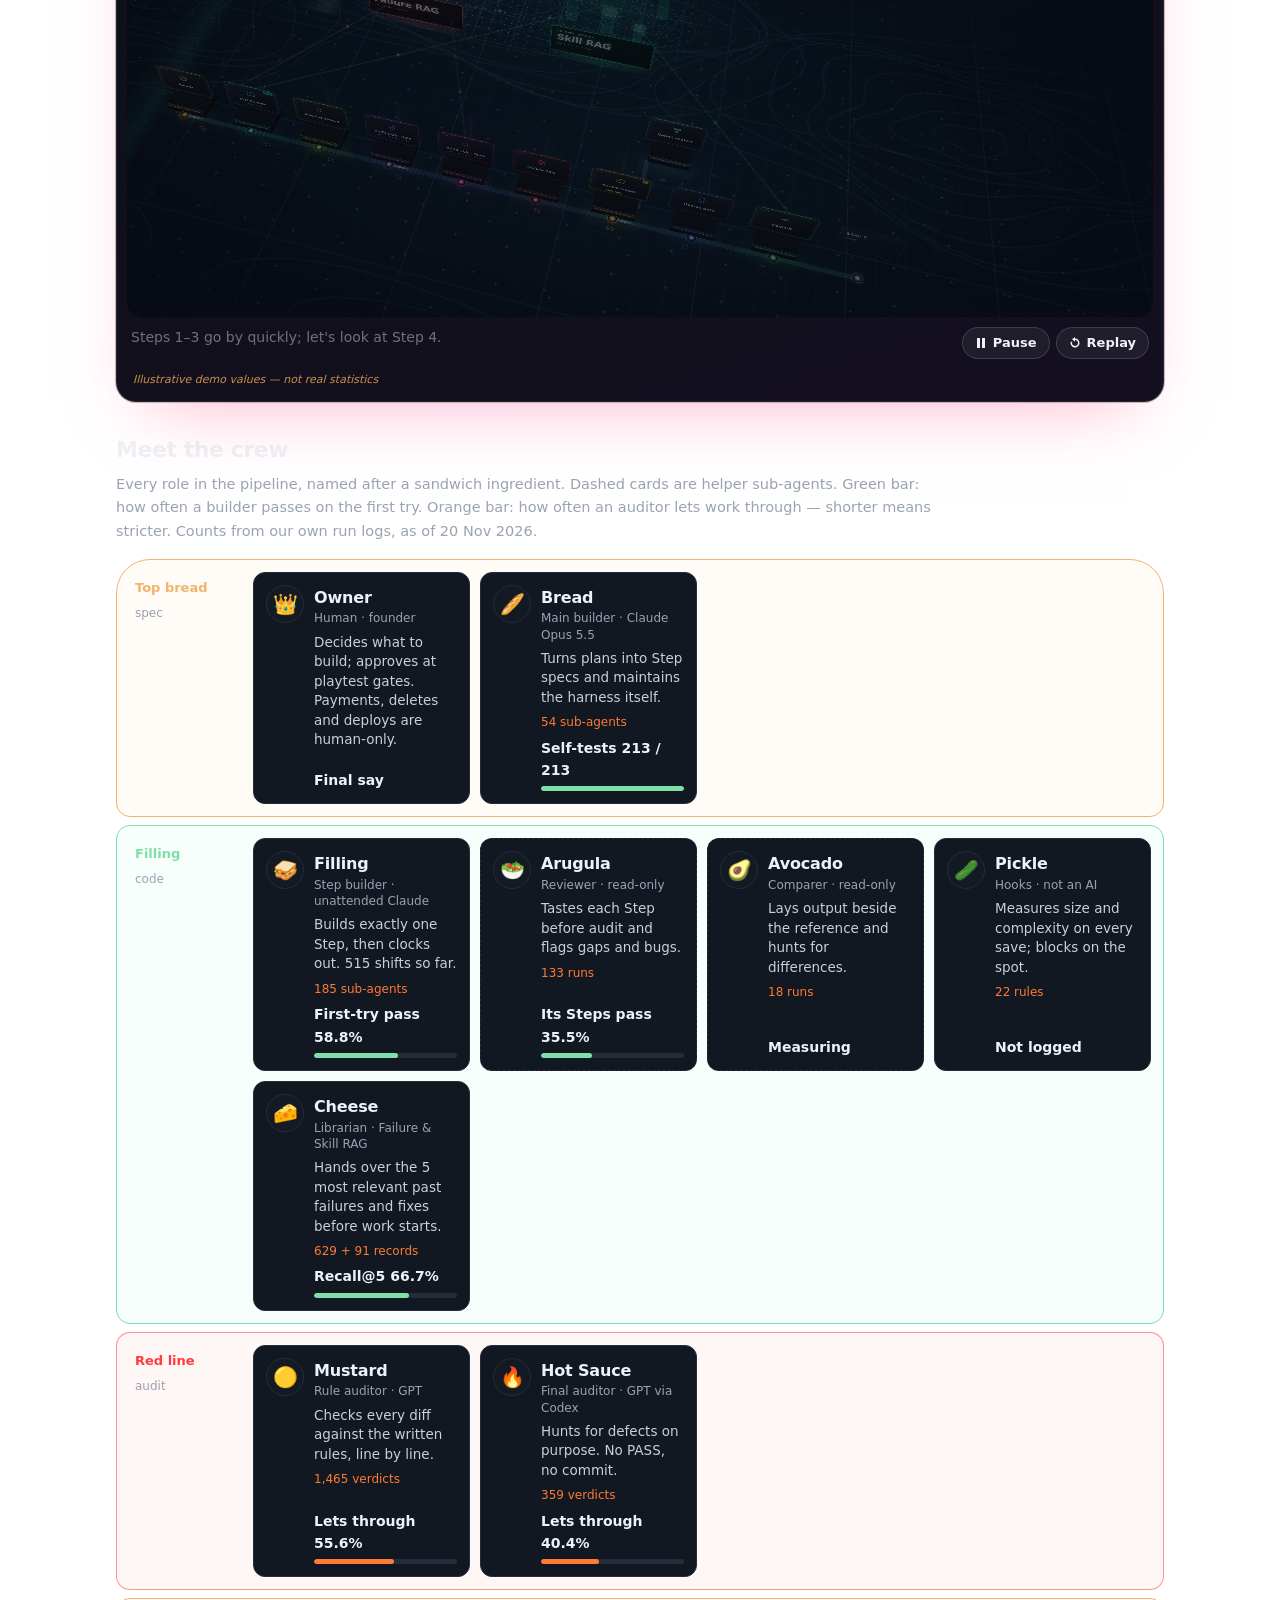
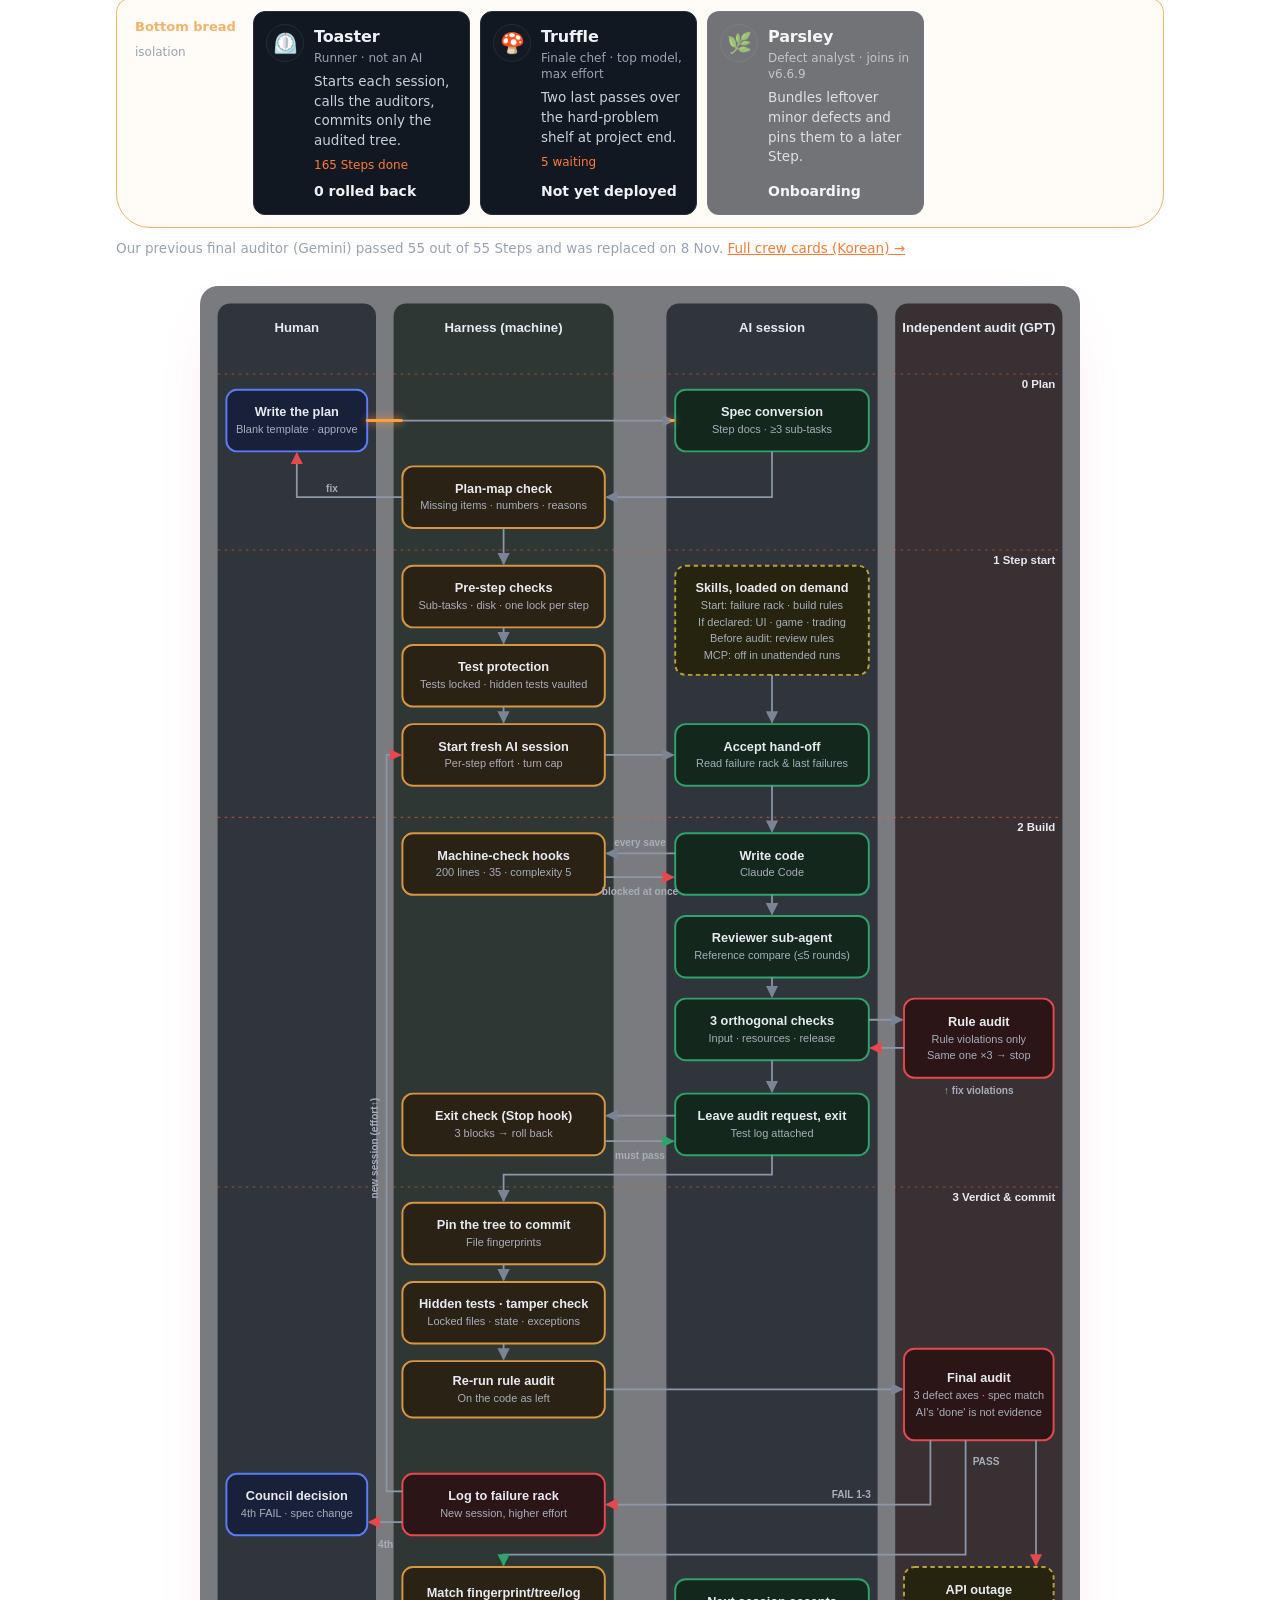
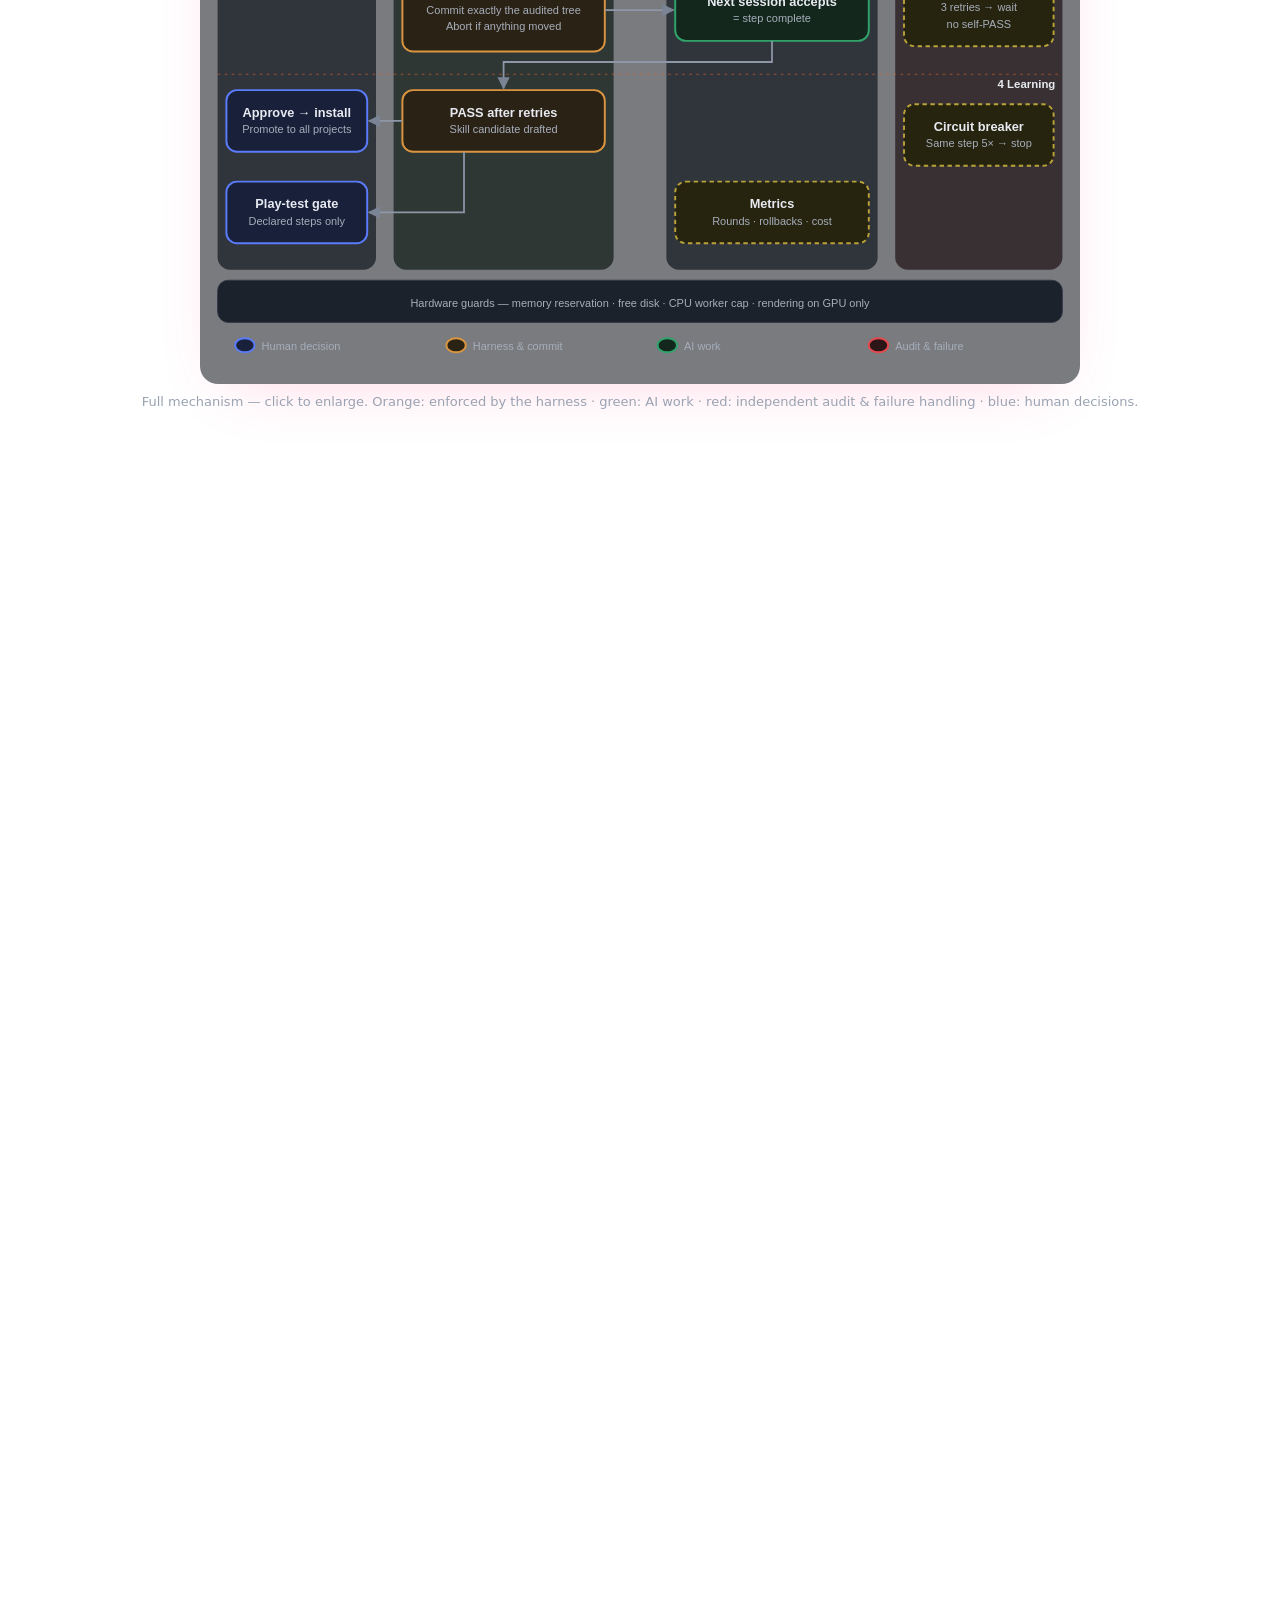
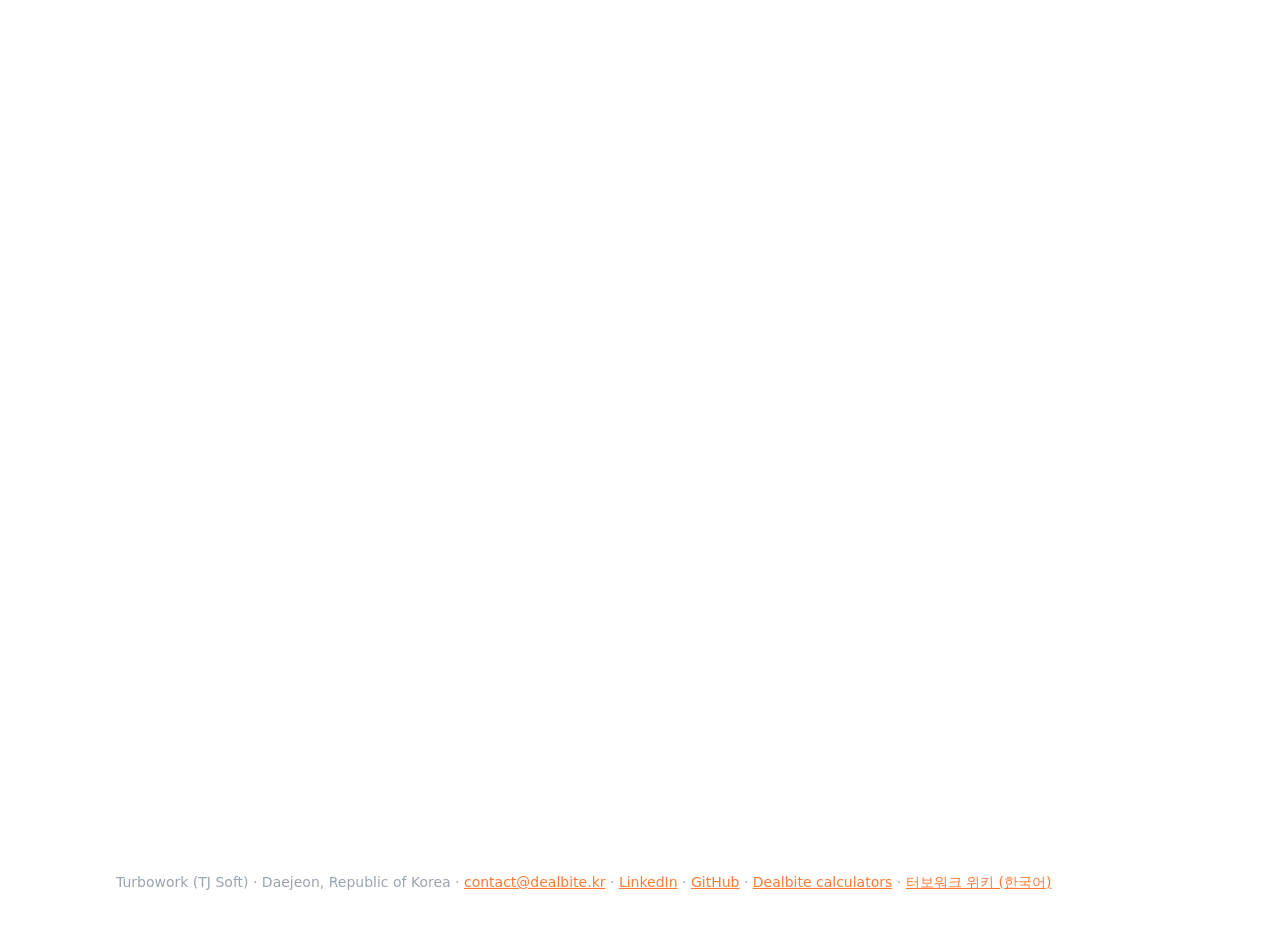
==== commit a43ea124: "메인: 파이프라인 모션 아래 'Meet the crew' 에이전트 카드 추가 · 위키 카드 이모지·줄바꿈 정리 Co-Authored-By: Claude Opus 5.5 <norep" ====
--- a/index.html
+++ b/index.html
@@ -79,6 +79,35 @@
 .why-cta { margin:22px 0 0; }
 .why-btn { display:inline-block; padding:12px 20px; border-radius:999px; background:linear-gradient(90deg,var(--a),var(--b)); color:#fff; font-weight:700; text-decoration:none; }
 @media (max-width:760px) { .sandwich { grid-template-columns:1fr; } .flow { grid-template-columns:repeat(2,minmax(0,1fr)); } header.top { flex-wrap:wrap; row-gap:6px; padding:12px 0; } header.top nav { width:100%; display:flex; gap:16px; overflow-x:auto; white-space:nowrap; scrollbar-width:none; -webkit-overflow-scrolling:touch; padding-bottom:4px; } header.top nav::-webkit-scrollbar { display:none; } header.top nav a { margin-left:0; font-size:13.5px; padding:4px 0; } }
+.crew { margin:30px 0 26px; }
+.crew h3 { font-size:22px; letter-spacing:-.02em; margin:0 0 6px; }
+.crew-lead { color:var(--muted); font-size:14.5px; max-width:820px; margin:0 0 16px; }
+.crew-lane { display:grid; grid-template-columns:112px minmax(0,1fr); gap:12px; padding:12px; margin:0 0 8px; border:1.5px solid var(--bread); background:#f2b46b0d; border-radius:14px; }
+.crew-lane.top { border-radius:34px 34px 14px 14px; }
+.crew-lane.bot { border-radius:14px 14px 34px 34px; }
+.crew-lane.fill { border-color:var(--fill); background:#7ee0a80d; }
+.crew-lane.red { border-color:#ff3b3b88; background:#ff3b3b0b; }
+.crew-tag { padding:6px 4px 0 6px; }
+.crew-tag b { display:block; font-size:13px; color:var(--bread); }
+.crew-lane.fill .crew-tag b { color:var(--fill); }
+.crew-lane.red .crew-tag b { color:var(--red); }
+.crew-tag span { font-size:12px; color:var(--muted); }
+.crew-row { display:grid; grid-template-columns:repeat(auto-fill,minmax(205px,1fr)); gap:10px; min-width:0; }
+.crew-c { display:flex; gap:10px; background:var(--card); border:1px solid var(--line); border-radius:12px; padding:12px; min-width:0; }
+.crew-c.sub { border-style:dashed; }
+.crew-c.soon { opacity:.6; border-style:dotted; }
+.crew-c > i { flex:0 0 38px; height:38px; border-radius:50%; background:var(--bg2); border:1px solid var(--line); display:grid; place-items:center; font-style:normal; font-size:20px; }
+.crew-c > div { min-width:0; flex:1; display:flex; flex-direction:column; }
+.crew-c b { font-size:16px; letter-spacing:-.01em; }
+.crew-c small { font-size:12px; color:var(--muted); line-height:1.35; }
+.crew-c p { margin:6px 0; font-size:13.5px; line-height:1.45; color:#c9cfdb; }
+.crew-c span { font-size:12px; color:var(--a); }
+.crew-c em { font-style:normal; font-weight:700; font-size:14px; margin-top:auto; padding-top:4px; }
+.crew-c u { display:block; height:5px; border-radius:3px; background:var(--line); margin-top:5px; position:relative; overflow:hidden; text-decoration:none; }
+.crew-c u::after { content:""; position:absolute; inset:0 auto 0 0; width:var(--w); border-radius:3px; background:var(--fill); }
+.crew-c u.o::after { background:var(--a); }
+.crew-more { font-size:13.5px; color:var(--muted); margin:10px 0 0; }
+@media (max-width:760px) { .crew-lane { grid-template-columns:1fr; gap:6px; } .crew-tag { display:flex; gap:8px; align-items:baseline; padding:2px 4px; } }
 </style>
 <link rel="stylesheet" href="assets/upgrade.css">
 <link rel="stylesheet" href="assets/pipeline-motion.css">
@@ -187,6 +216,43 @@
       <li>PASS: only the audited tree is committed; some Steps also wait at the Human gate (Playtest) before the next Step starts.</li>
       <li>Milestone: Final audit (full) checks the whole milestone and clears the remaining Known issues in one consolidated patch.</li>
     </ol>
+  </div>
+  <div class="crew" aria-labelledby="crew-h">
+    <h3 id="crew-h">Meet the crew</h3>
+    <p class="crew-lead">Every role in the pipeline, named after a sandwich ingredient. Dashed cards are helper sub-agents. Green bar: how often a builder passes on the first try. Orange bar: how often an auditor lets work through — shorter means stricter. Counts from our own run logs, as of 20 Nov 2026.</p>
+    <div class="crew-lane top">
+      <div class="crew-tag"><b>Top bread</b><span>spec</span></div>
+      <div class="crew-row">
+        <div class="crew-c"><i>👑</i><div><b>Owner</b><small>Human · founder</small><p>Decides what to build; approves at playtest gates. Payments, deletes and deploys are human-only.</p><em>Final say</em></div></div>
+        <div class="crew-c"><i>🥖</i><div><b>Bread</b><small>Main builder · Claude Opus 5.5</small><p>Turns plans into Step specs and maintains the harness itself.</p><span>54 sub-agents</span><em>Self-tests 213 / 213</em><u class="g" style="--w:100%"></u></div></div>
+      </div>
+    </div>
+    <div class="crew-lane fill">
+      <div class="crew-tag"><b>Filling</b><span>code</span></div>
+      <div class="crew-row">
+        <div class="crew-c"><i>🥪</i><div><b>Filling</b><small>Step builder · unattended Claude</small><p>Builds exactly one Step, then clocks out. 515 shifts so far.</p><span>185 sub-agents</span><em>First-try pass 58.8%</em><u class="g" style="--w:58.8%"></u></div></div>
+        <div class="crew-c sub"><i>🥗</i><div><b>Arugula</b><small>Reviewer · read-only</small><p>Tastes each Step before audit and flags gaps and bugs.</p><span>133 runs</span><em>Its Steps pass 35.5%</em><u class="g" style="--w:35.5%"></u></div></div>
+        <div class="crew-c sub"><i>🥑</i><div><b>Avocado</b><small>Comparer · read-only</small><p>Lays output beside the reference and hunts for differences.</p><span>18 runs</span><em>Measuring</em></div></div>
+        <div class="crew-c"><i>🥒</i><div><b>Pickle</b><small>Hooks · not an AI</small><p>Measures size and complexity on every save; blocks on the spot.</p><span>22 rules</span><em>Not logged</em></div></div>
+        <div class="crew-c"><i>🧀</i><div><b>Cheese</b><small>Librarian · Failure &amp; Skill RAG</small><p>Hands over the 5 most relevant past failures and fixes before work starts.</p><span>629 + 91 records</span><em>Recall@5 66.7%</em><u class="g" style="--w:66.7%"></u></div></div>
+      </div>
+    </div>
+    <div class="crew-lane red">
+      <div class="crew-tag"><b>Red line</b><span>audit</span></div>
+      <div class="crew-row">
+        <div class="crew-c"><i>🟡</i><div><b>Mustard</b><small>Rule auditor · GPT</small><p>Checks every diff against the written rules, line by line.</p><span>1,465 verdicts</span><em>Lets through 55.6%</em><u class="o" style="--w:55.6%"></u></div></div>
+        <div class="crew-c"><i>🔥</i><div><b>Hot Sauce</b><small>Final auditor · GPT via Codex</small><p>Hunts for defects on purpose. No PASS, no commit.</p><span>359 verdicts</span><em>Lets through 40.4%</em><u class="o" style="--w:40.4%"></u></div></div>
+      </div>
+    </div>
+    <div class="crew-lane bot">
+      <div class="crew-tag"><b>Bottom bread</b><span>isolation</span></div>
+      <div class="crew-row">
+        <div class="crew-c"><i>⏲️</i><div><b>Toaster</b><small>Runner · not an AI</small><p>Starts each session, calls the auditors, commits only the audited tree.</p><span>165 Steps done</span><em>0 rolled back</em></div></div>
+        <div class="crew-c"><i>🍄</i><div><b>Truffle</b><small>Finale chef · top model, max effort</small><p>Two last passes over the hard-problem shelf at project end.</p><span>5 waiting</span><em>Not yet deployed</em></div></div>
+        <div class="crew-c soon"><i>🌿</i><div><b>Parsley</b><small>Defect analyst · joins in v6.6.9</small><p>Bundles leftover minor defects and pins them to a later Step.</p><em>Onboarding</em></div></div>
+      </div>
+    </div>
+    <p class="crew-more">Our previous final auditor (Gemini) passed 55 out of 55 Steps and was replaced on 8 Nov. <a href="wiki/harness/#s6-1">Full crew cards (Korean) →</a></p>
   </div>
   <figure class="arch"><a href="assets/harness-arch-en-dark.svg" target="_blank" rel="noopener"><img src="assets/harness-arch-en-dark.svg" alt="Red-Sandwich Harness full mechanism: human, harness, AI session and independent audit lanes" loading="lazy"></a>
     <figcaption>Full mechanism — click to enlarge. Orange: enforced by the harness · green: AI work · red: independent audit &amp; failure handling · blue: human decisions.</figcaption></figure>
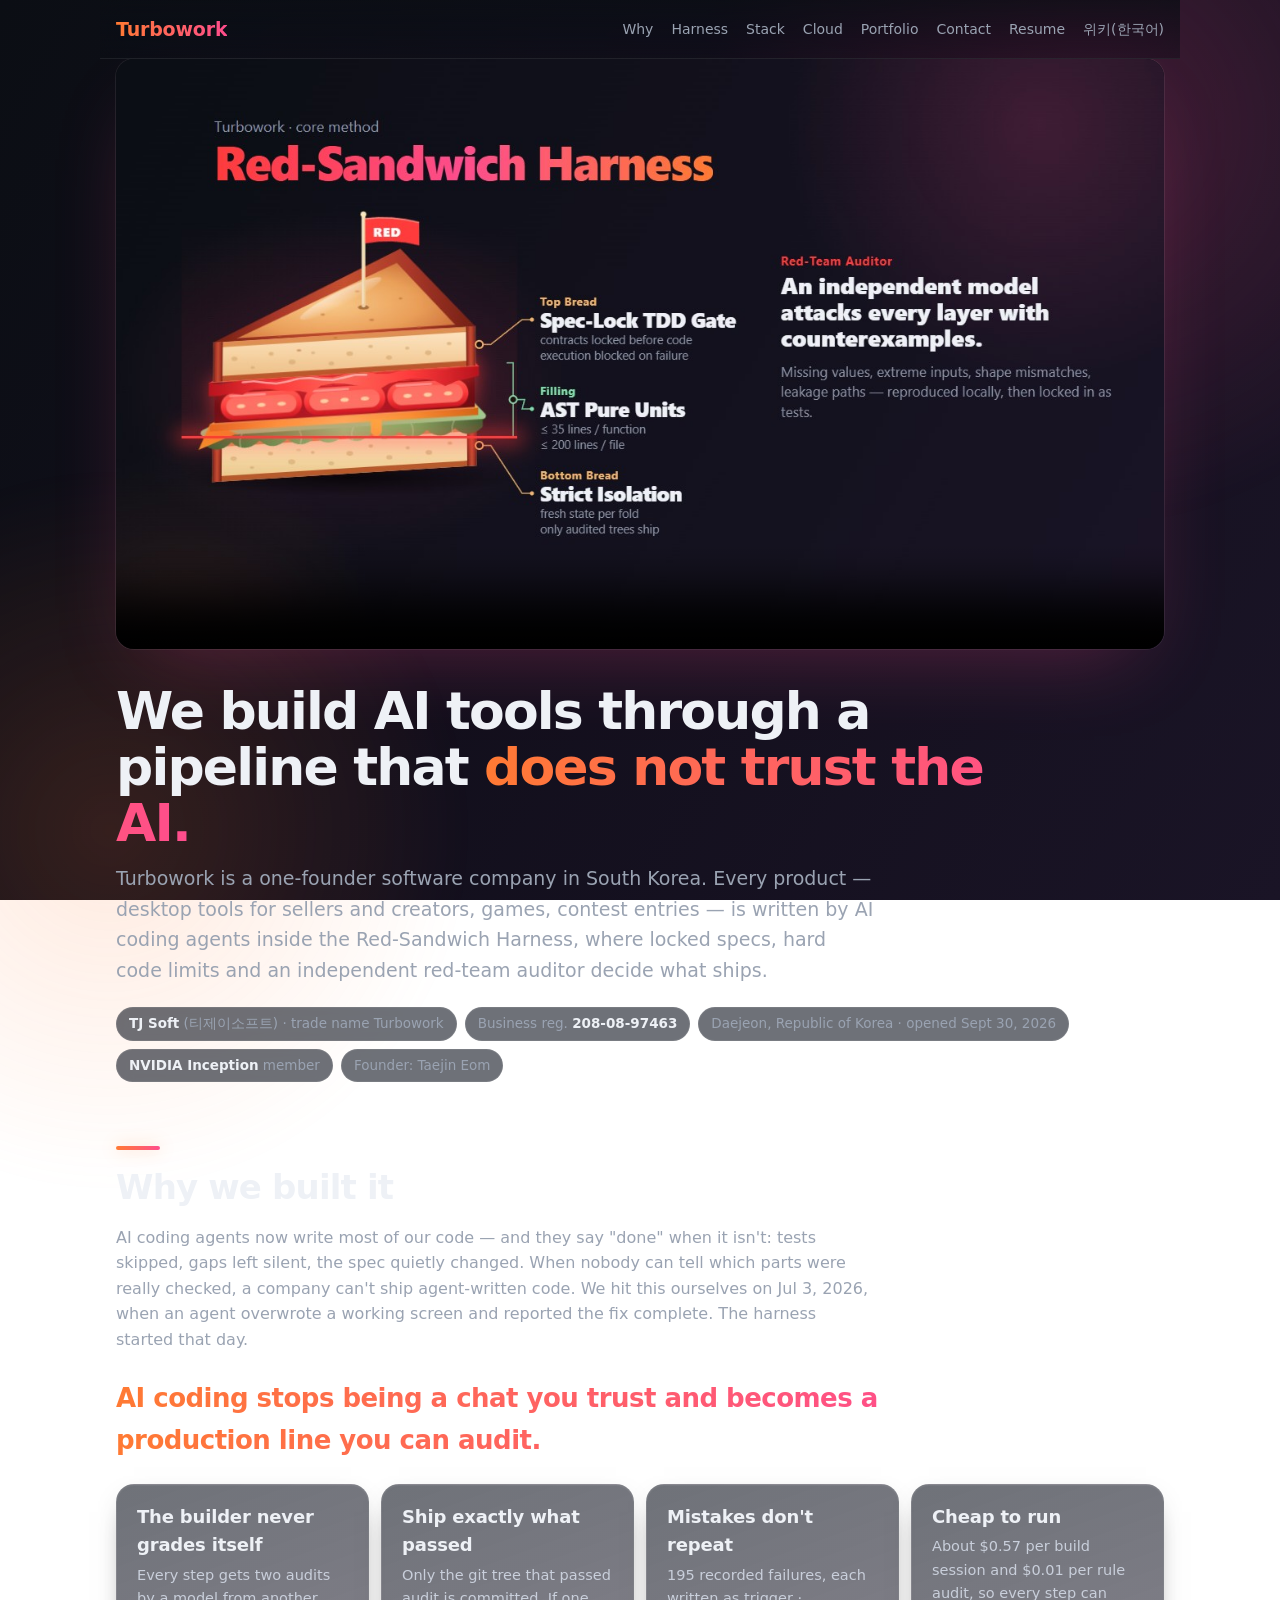
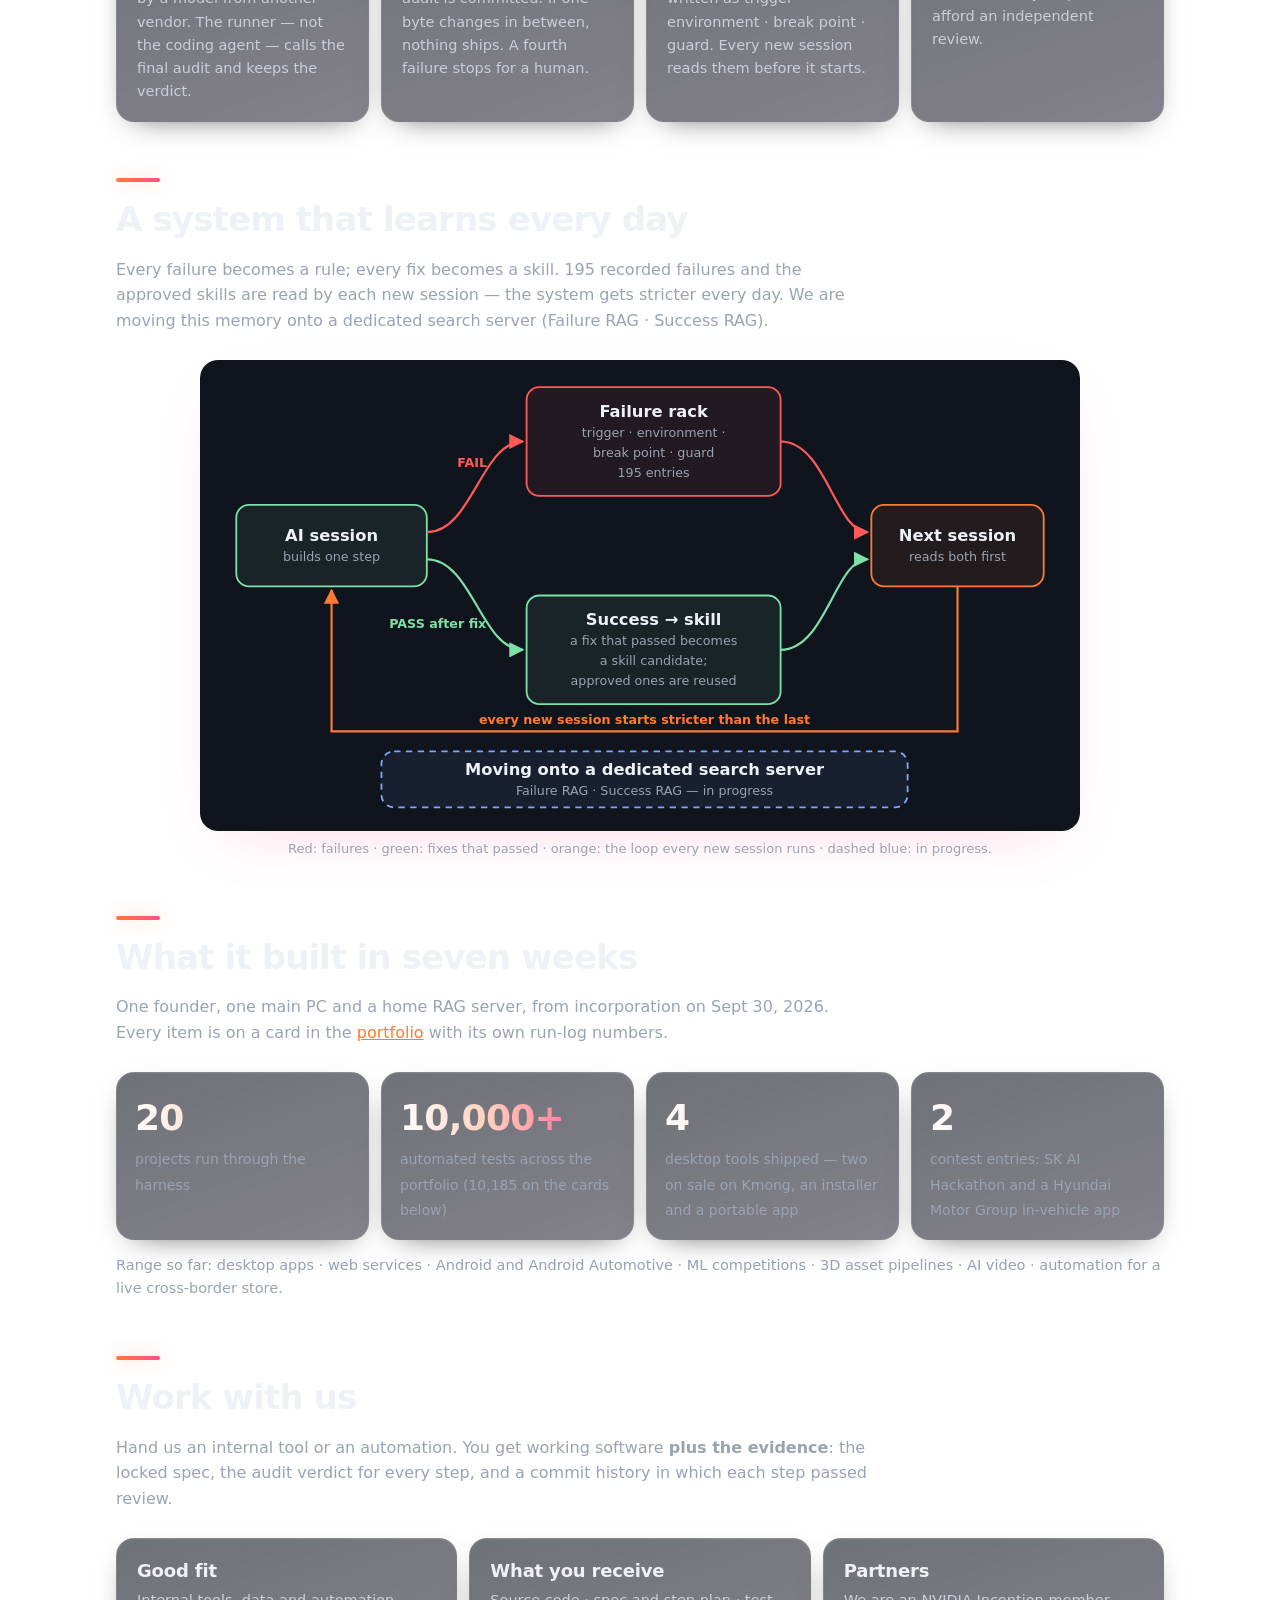
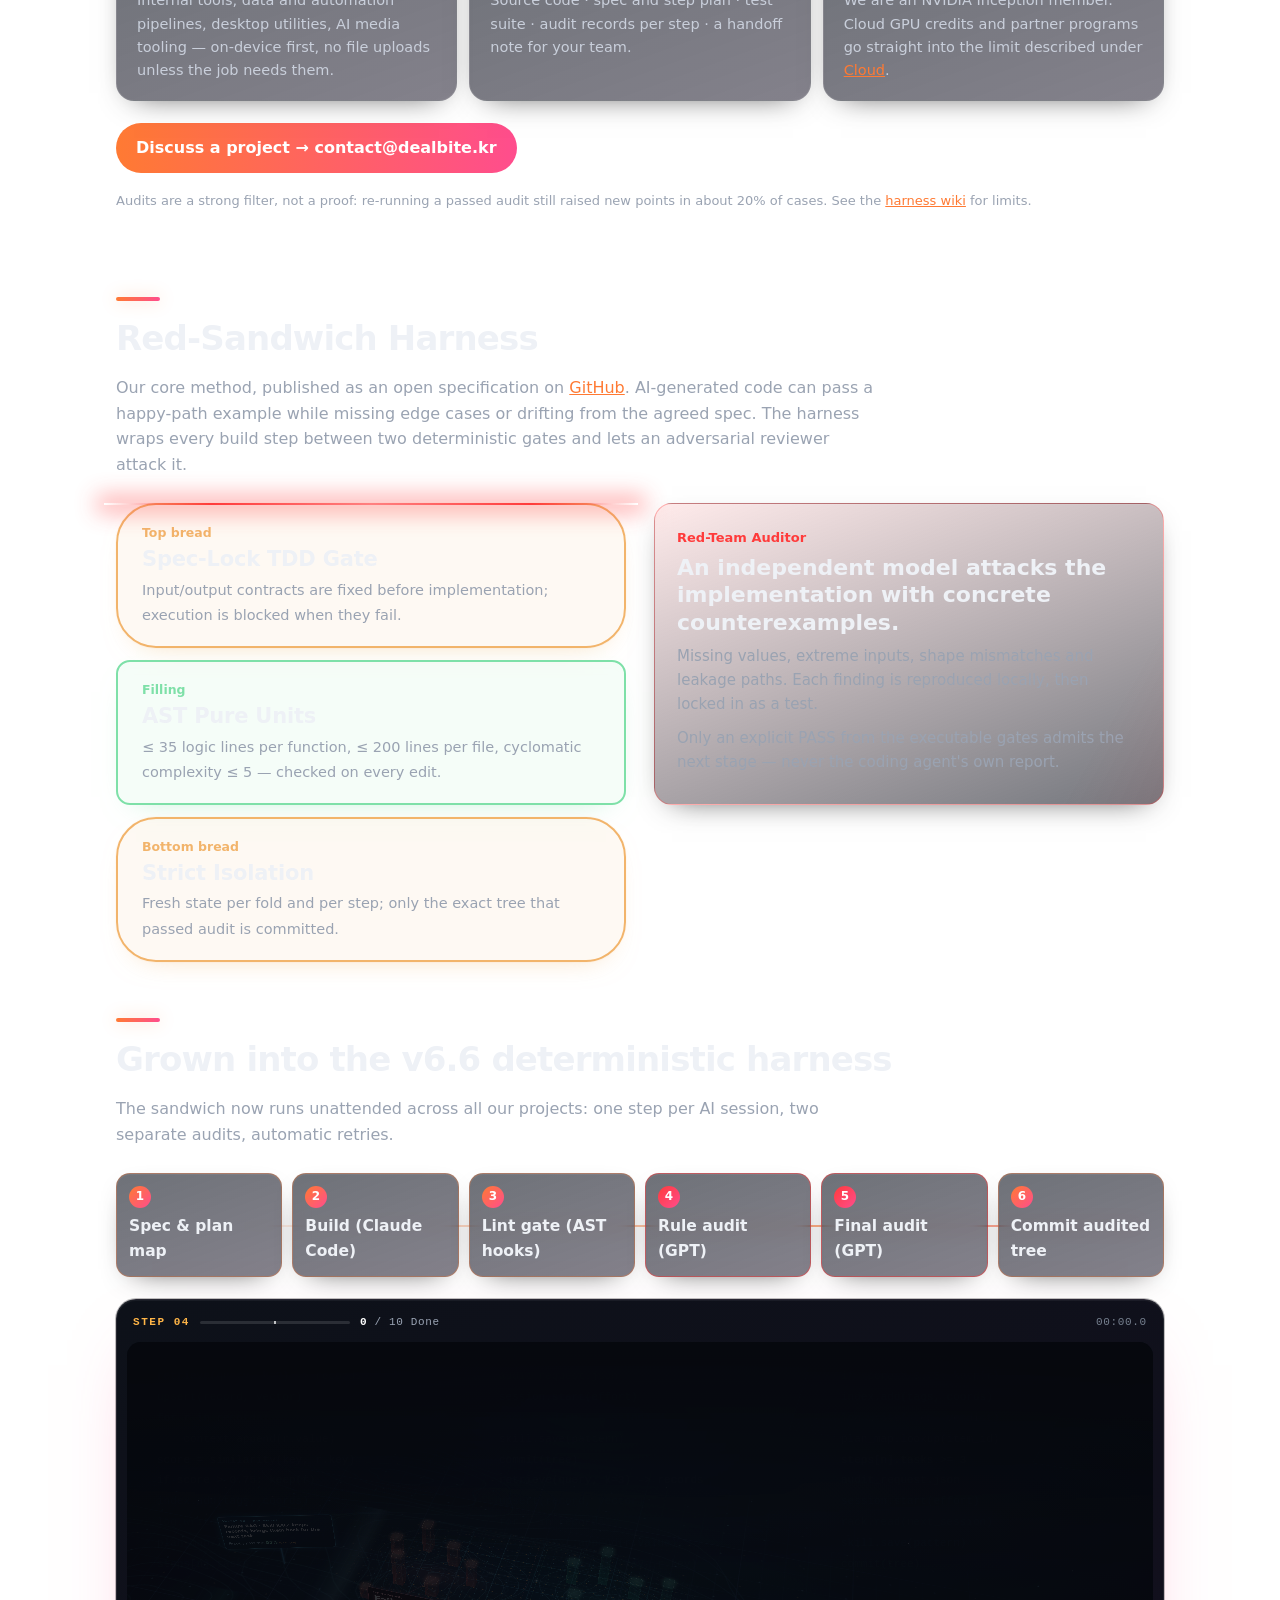
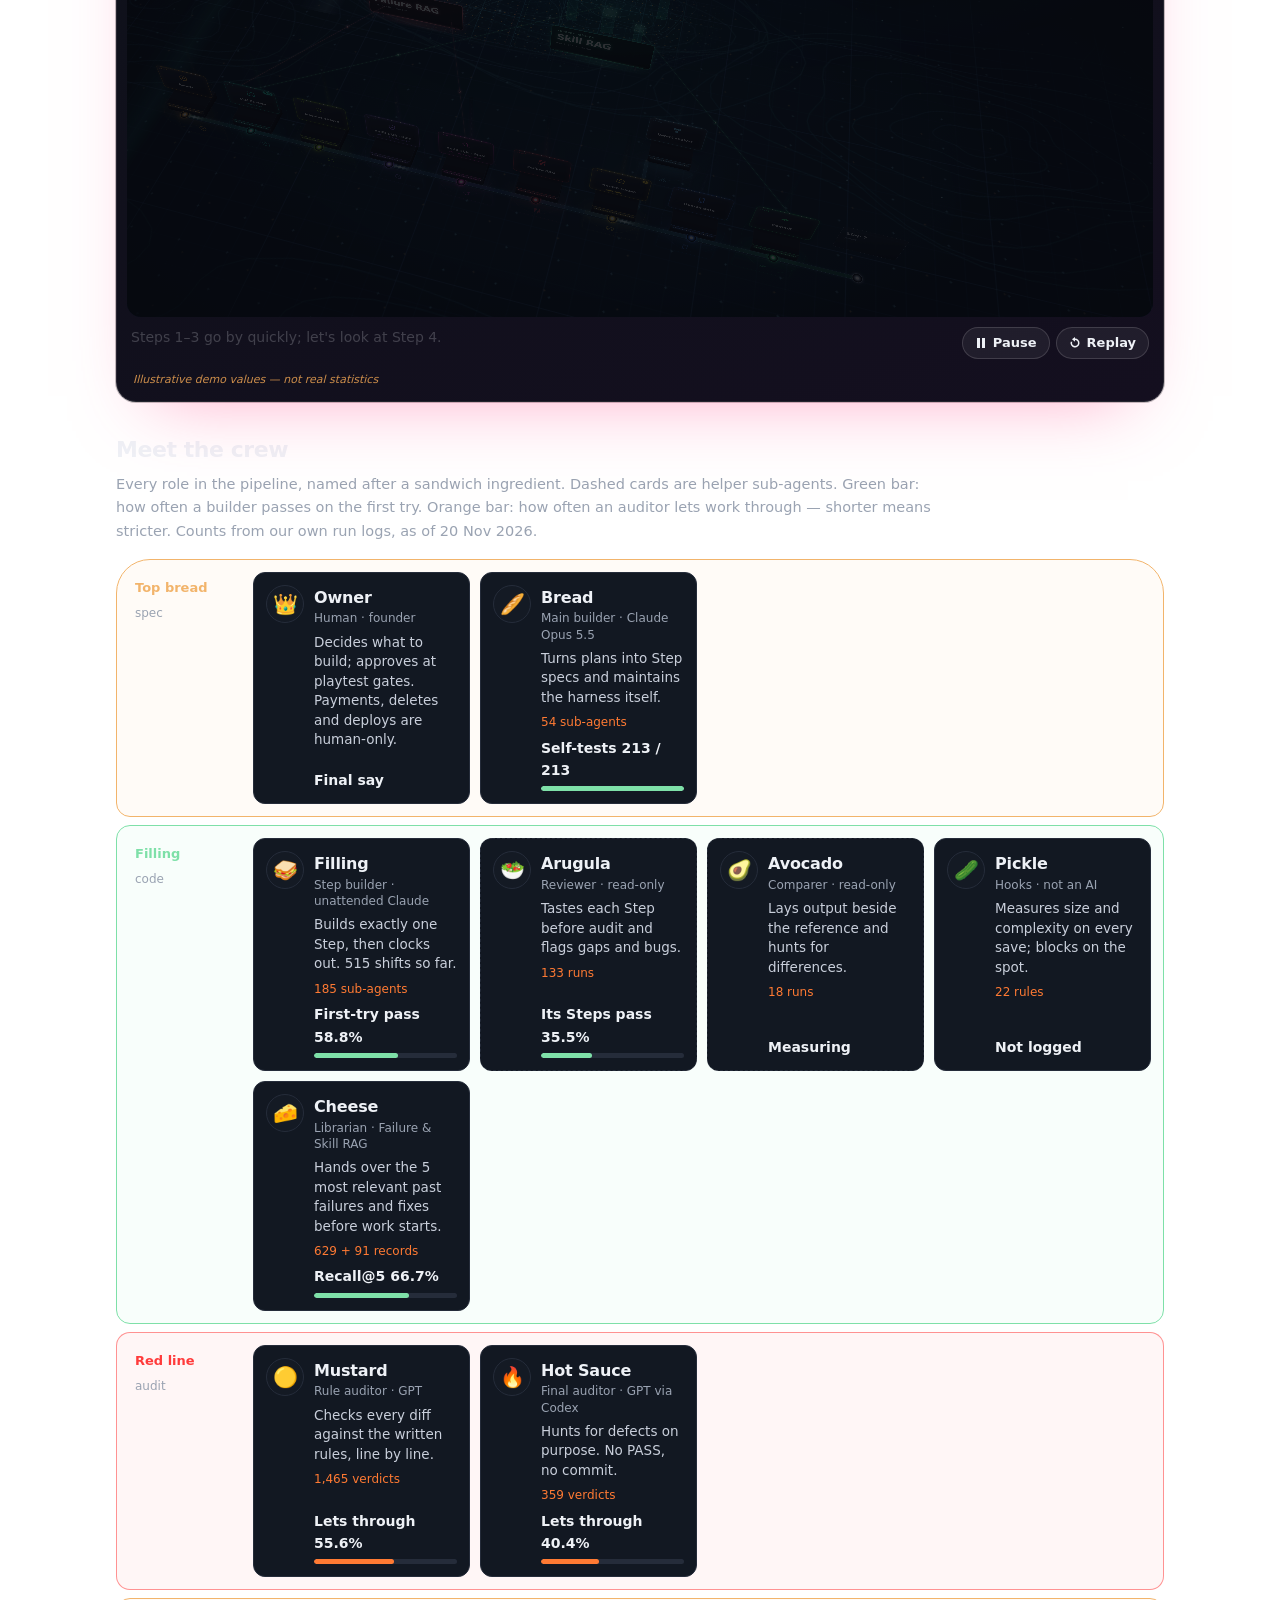
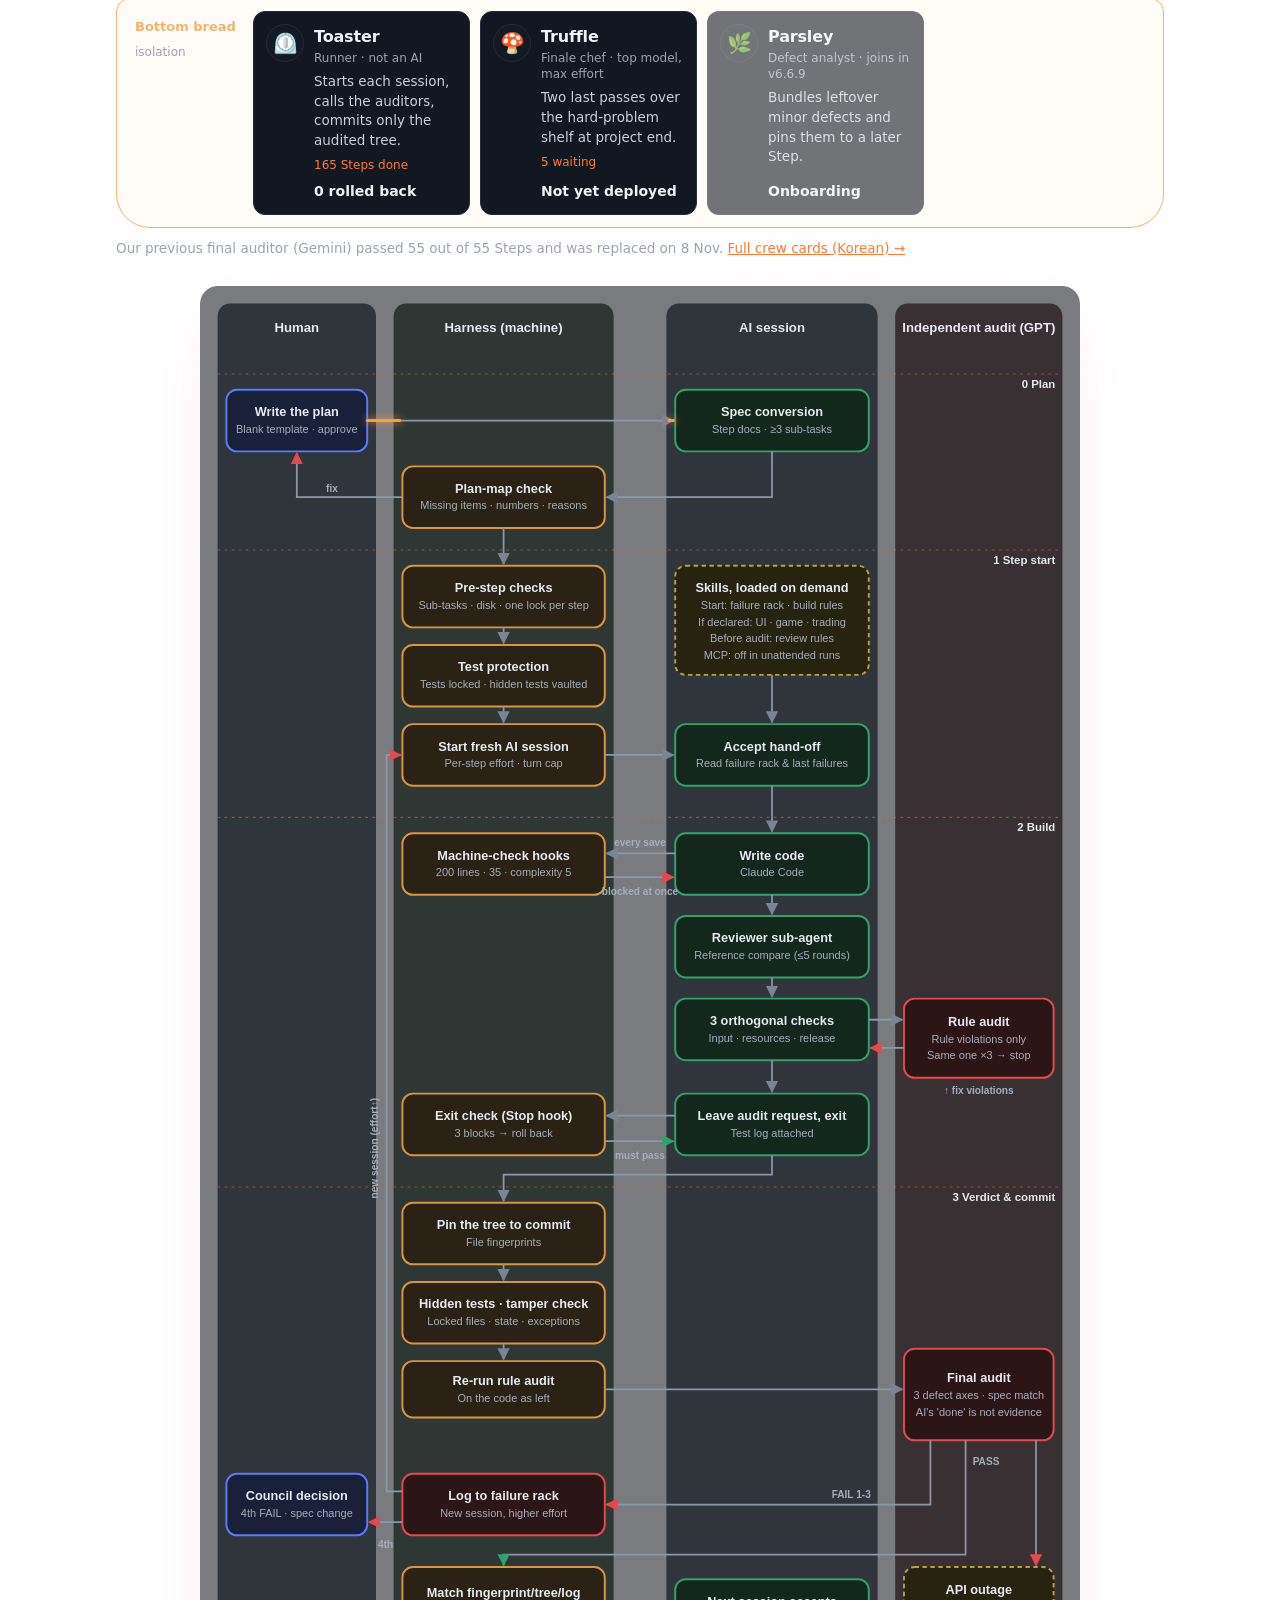
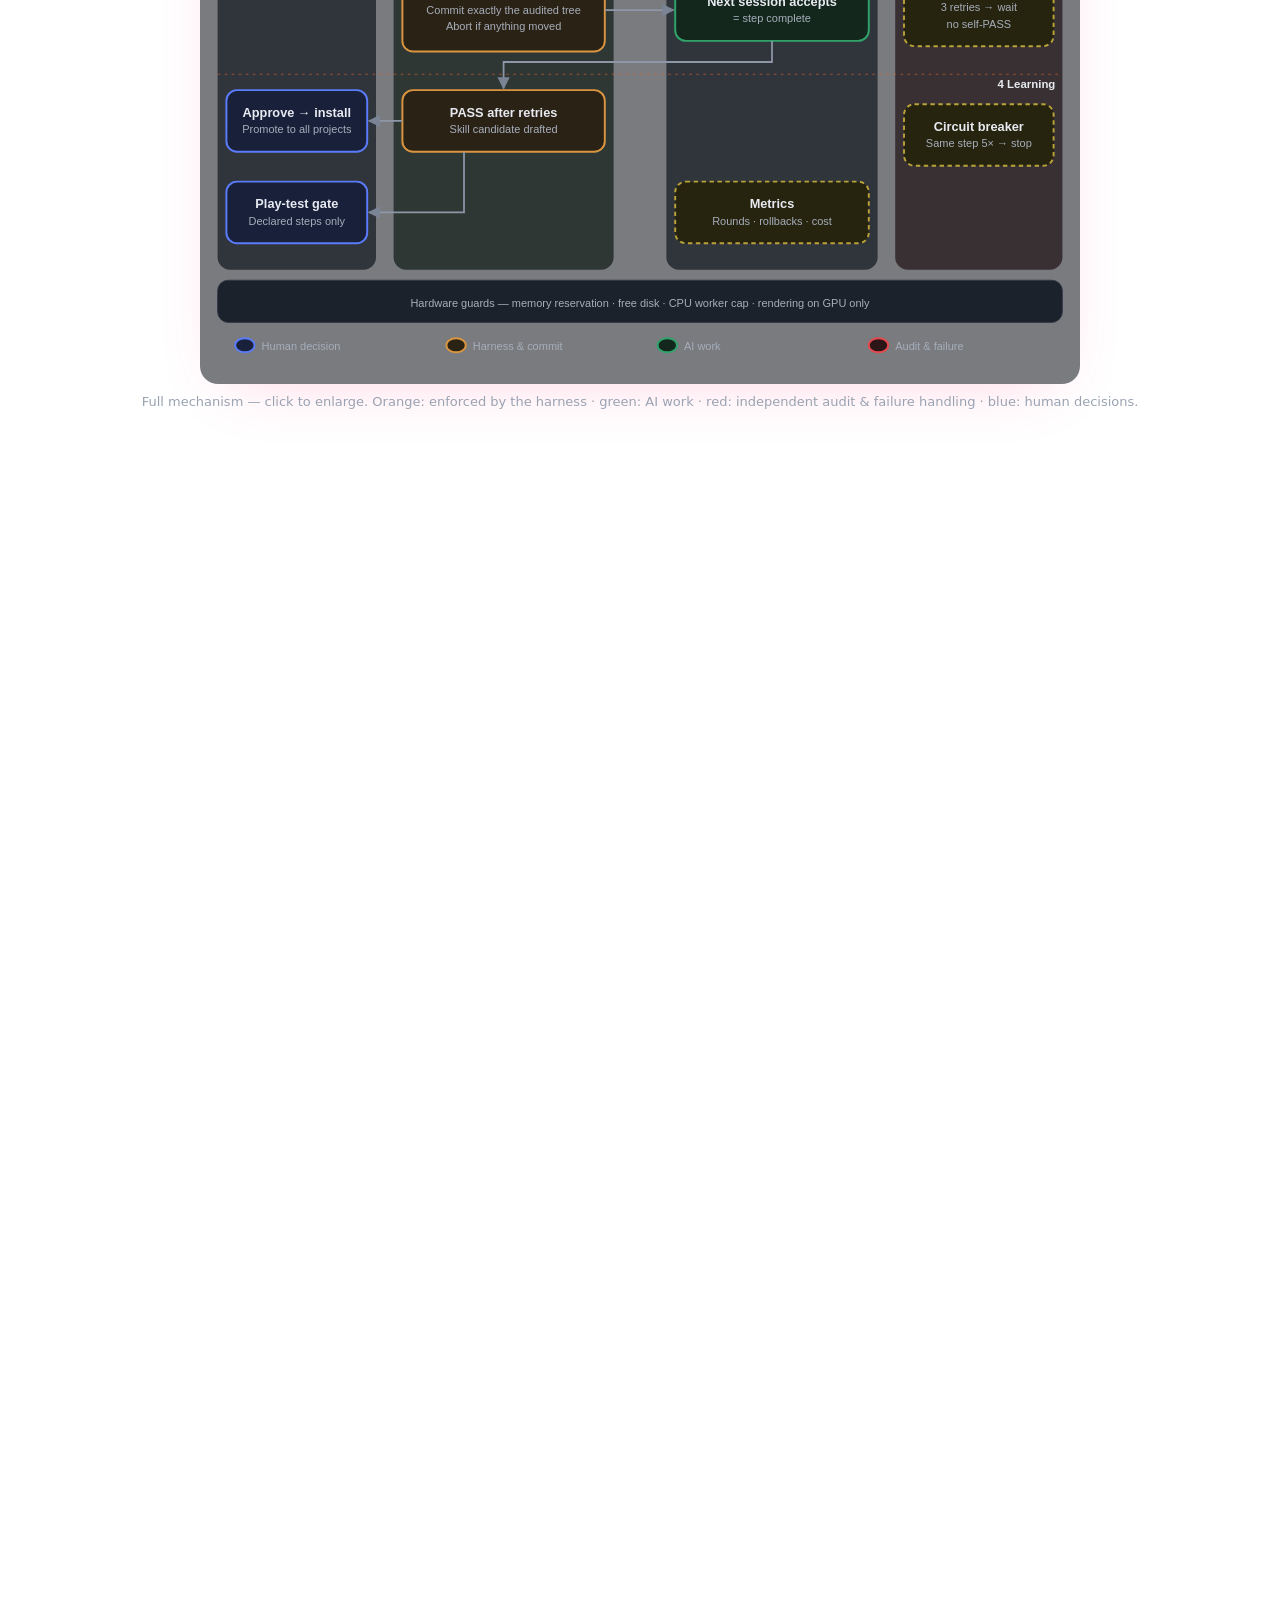
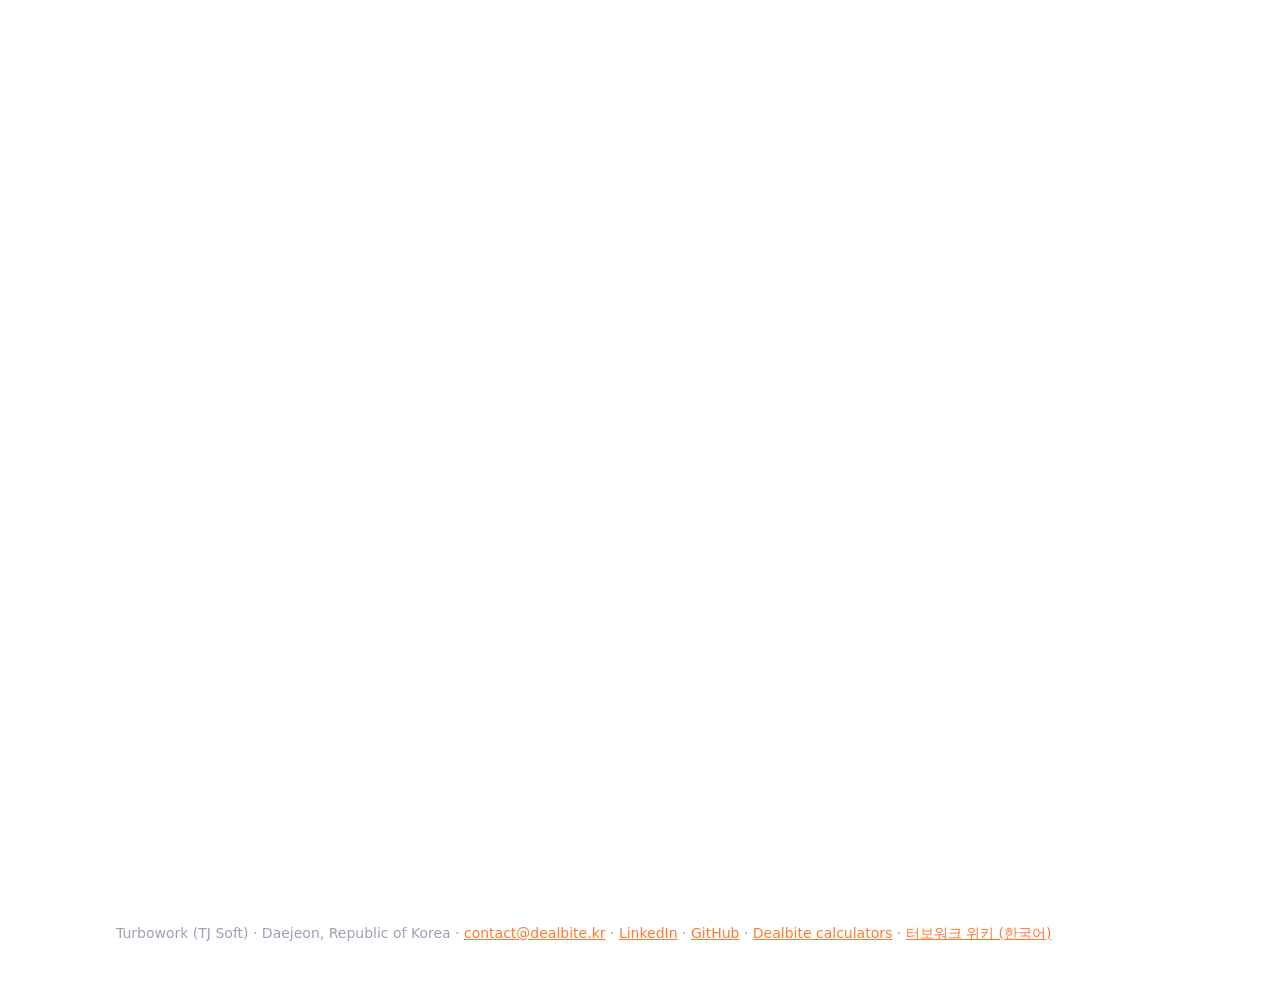
==== commit 762c2fc1: "장비: 메인 PC 1대 → 메인 PC·RAG 서버·모니터 4대로 고침 (위키 장비 칸·메인 2곳) Co-Authored-By: Claude Opus 5.5 <noreply@anth" ====
--- a/index.html
+++ b/index.html
@@ -155,7 +155,7 @@
     <figcaption>Red: failures · green: fixes that passed · orange: the loop every new session runs · dashed blue: in progress.</figcaption></figure>
 
   <h2 style="margin-top:56px">What it built in seven weeks</h2>
-  <p>One founder, one desktop PC, from incorporation on Sept 30, 2026. Every item is on a card in the <a href="#portfolio">portfolio</a> with its own run-log numbers.</p>
+  <p>One founder, one main PC and a home RAG server, from incorporation on Sept 30, 2026. Every item is on a card in the <a href="#portfolio">portfolio</a> with its own run-log numbers.</p>
   <div class="stats">
     <div class="stat"><b>20</b><span>projects run through the harness</span></div>
     <div class="stat"><b>10,000+</b><span>automated tests across the portfolio (10,185 on the cards below)</span></div>
@@ -281,7 +281,7 @@
 
 <section id="cloud">
   <h2>Where we hit the wall</h2>
-  <p>Everything above was built and run on one desktop: RTX 3060 (12 GB), i5-12400F, 32 GB RAM. Code is fine; graphics are not.
+  <p>Everything above was built and run on a small home setup: one main desktop (RTX 3060 12 GB, i5-12400F, 32 GB RAM), a separate RAG server for failure and skill records (Ryzen 5 2400G, 8 GB RAM, 120 GB SSD + 2 × 4 TB HDD), and four monitors — three 24-inch on the main PC, one on the RAG server as a live status board. Code is fine; graphics are not.
     A lip-sync model alone needs ~11 GB, so heavy jobs queue one at a time through our own memory guard.
     With cloud GPUs and credits we would render full-length virtual-singer videos, batch seller videos, and generate 3D assets at full quality.</p>
   <p class="note">Partners and cloud programs: <a href="mailto:contact@dealbite.kr?subject=Partnership">contact@dealbite.kr</a></p>
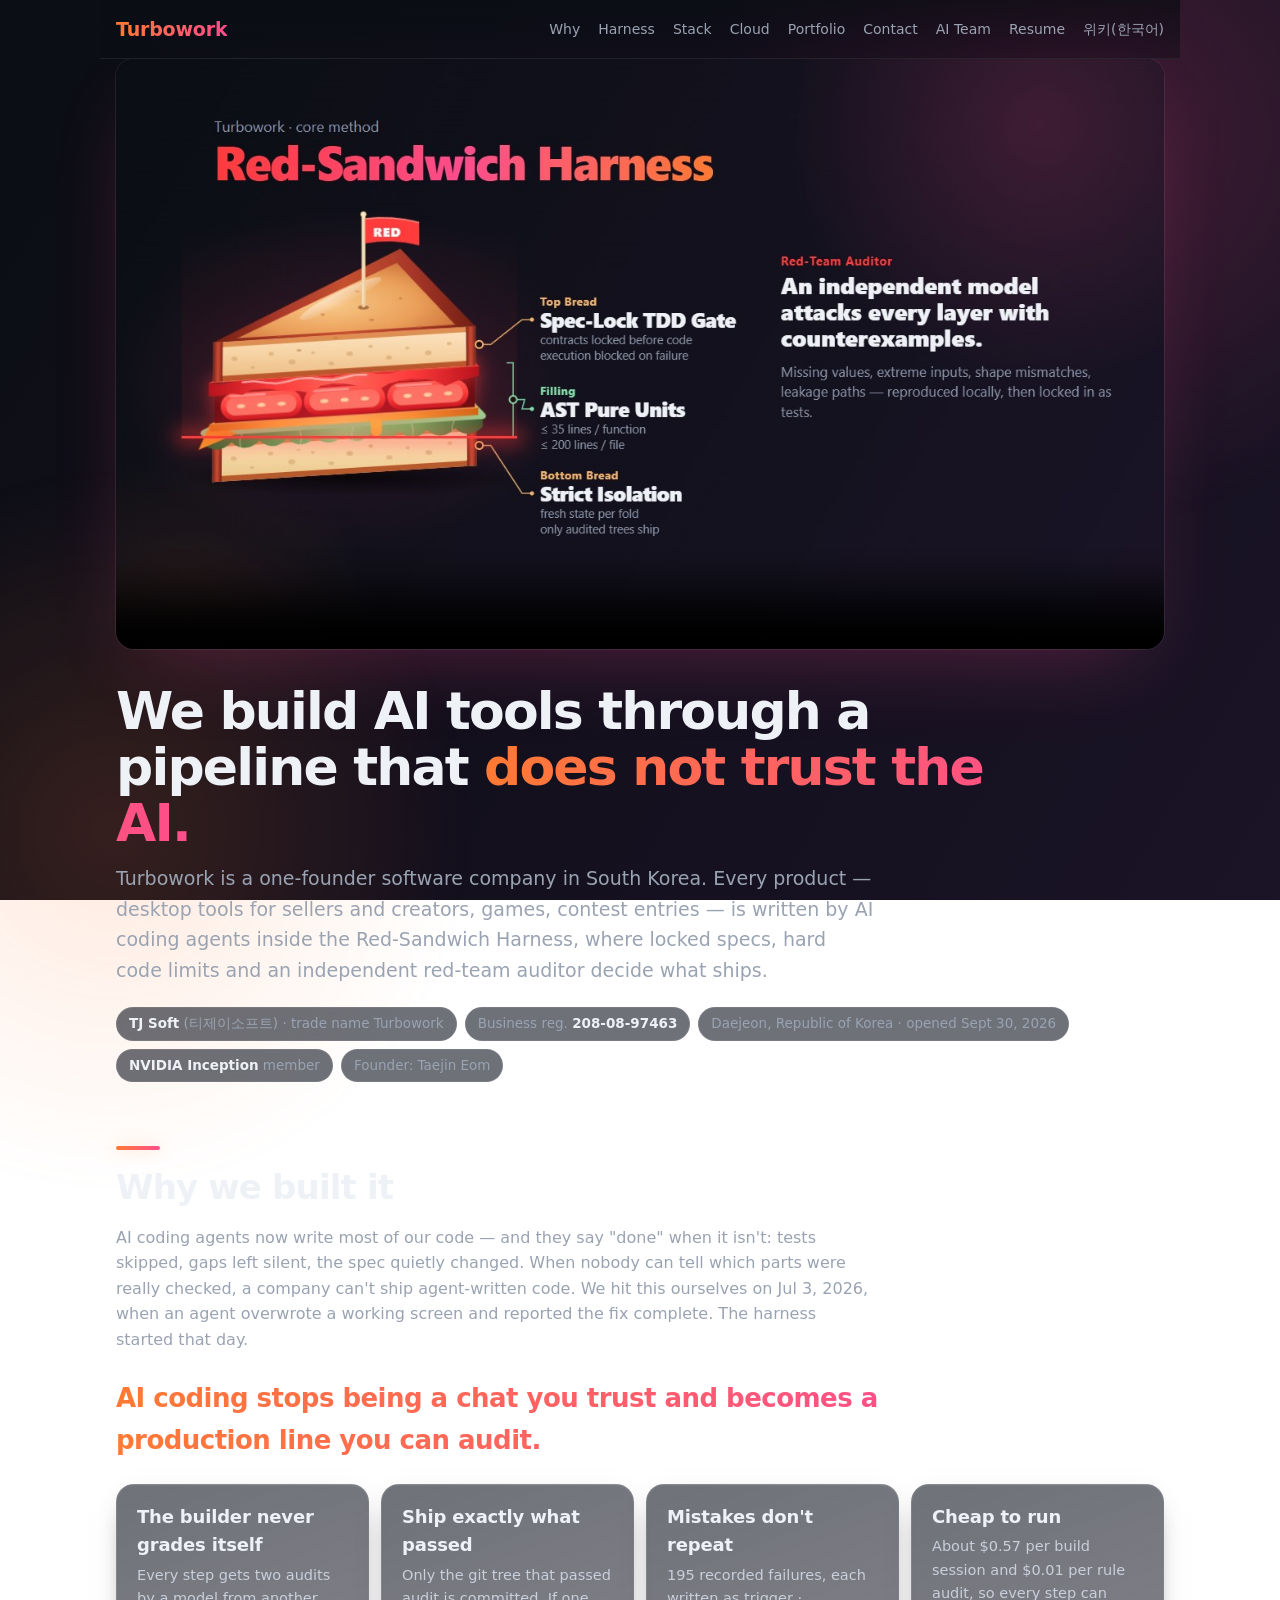
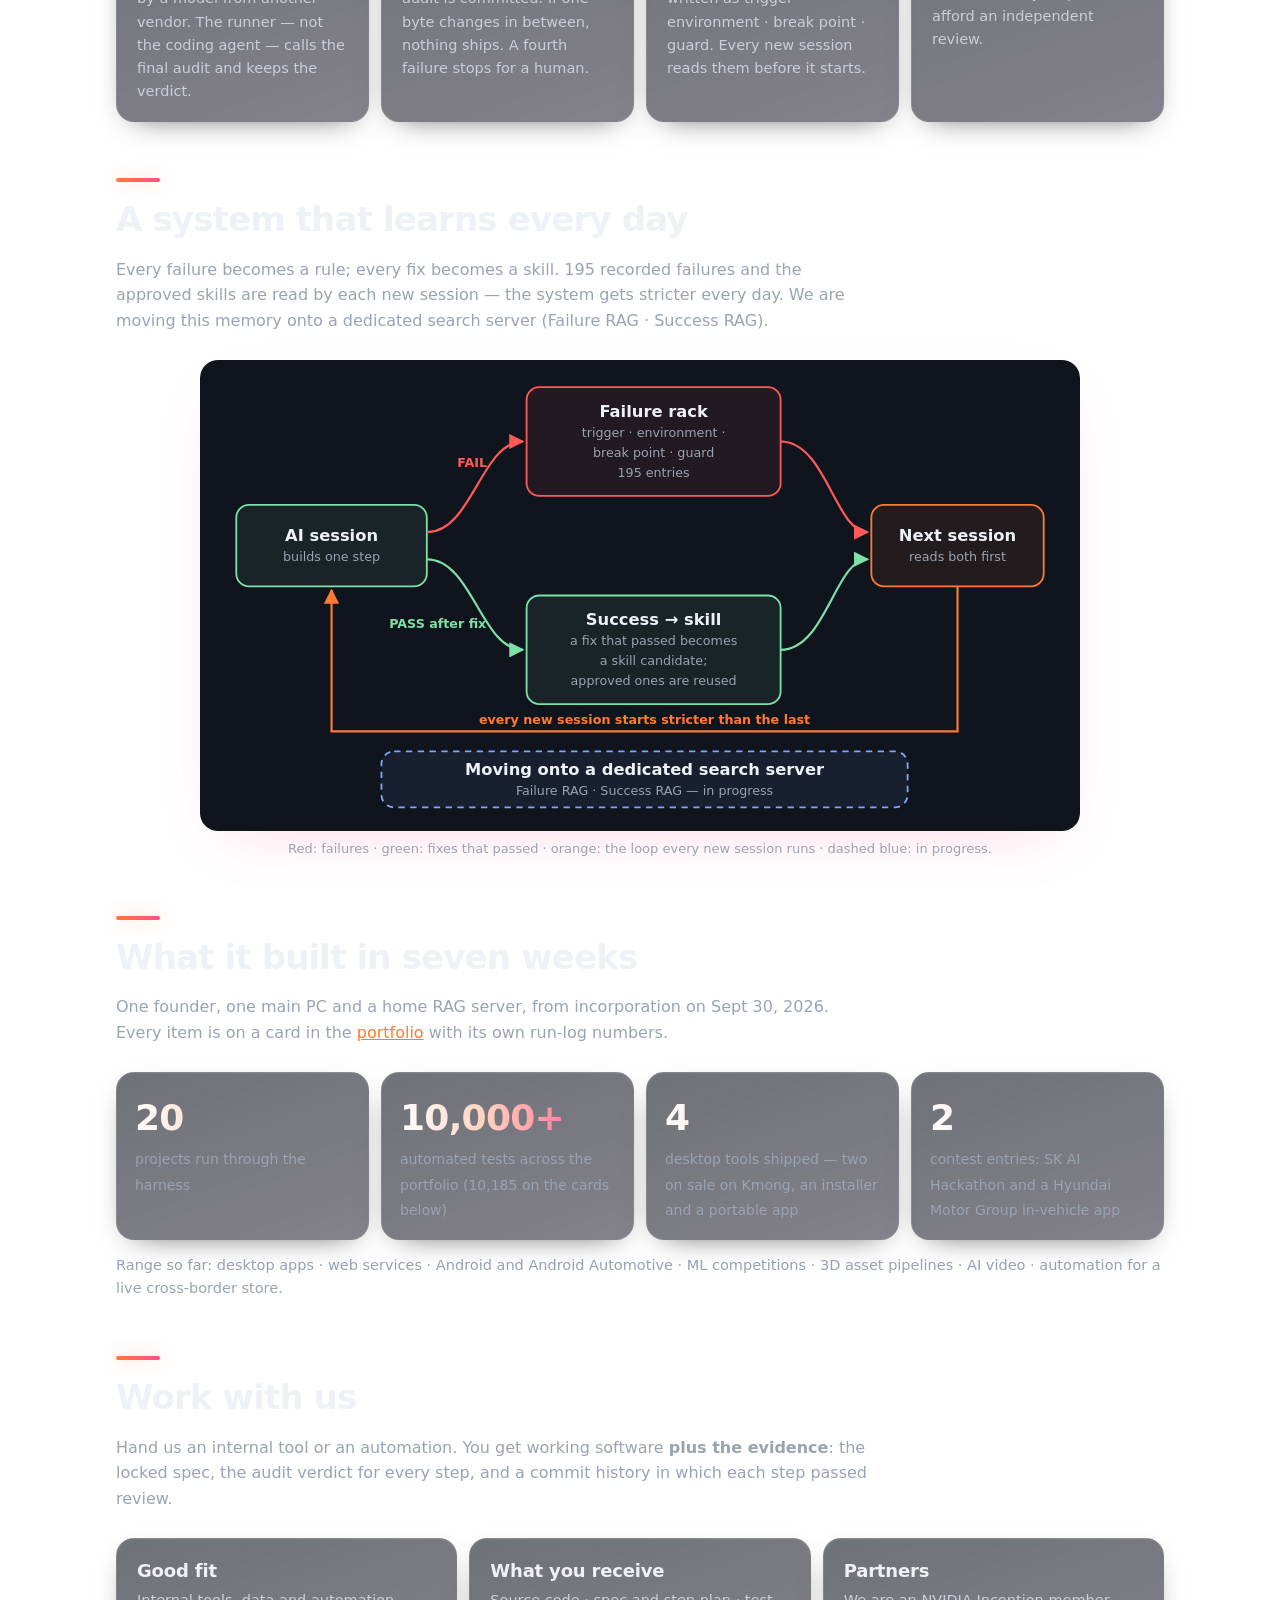
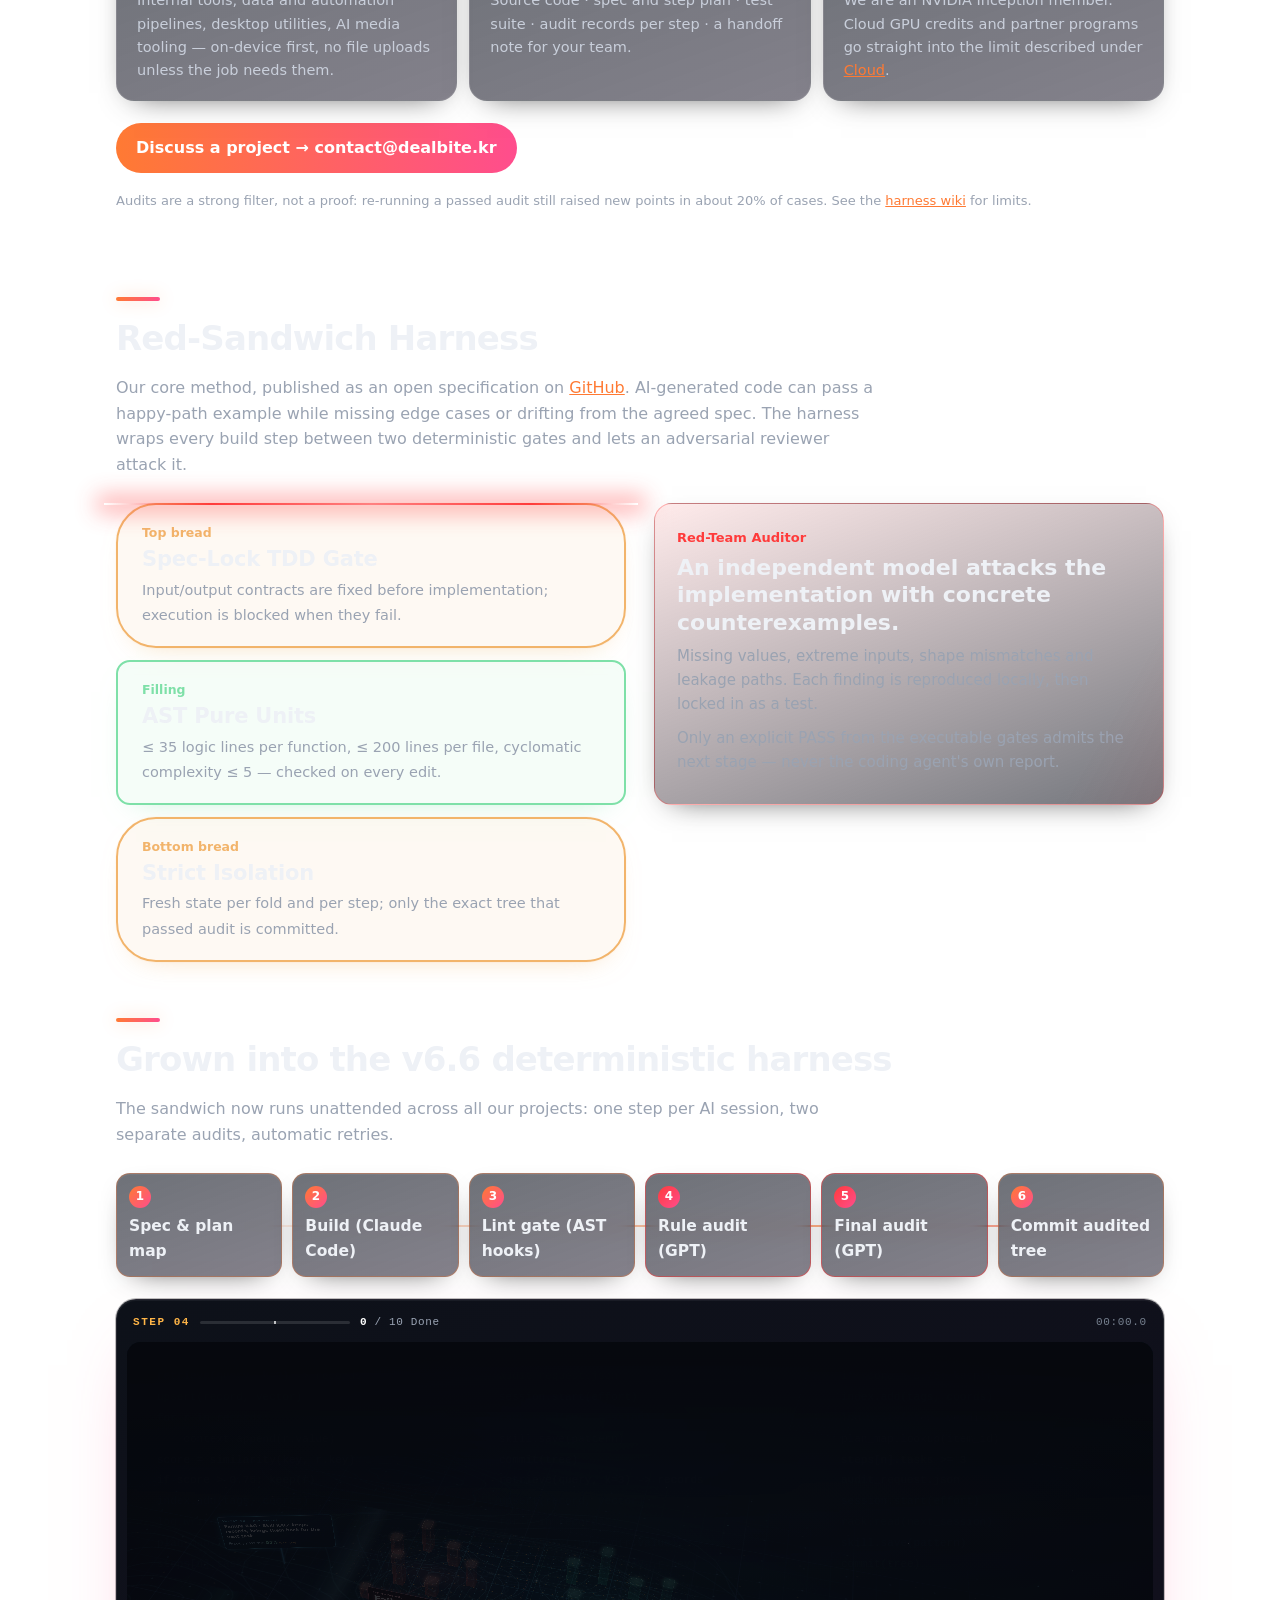
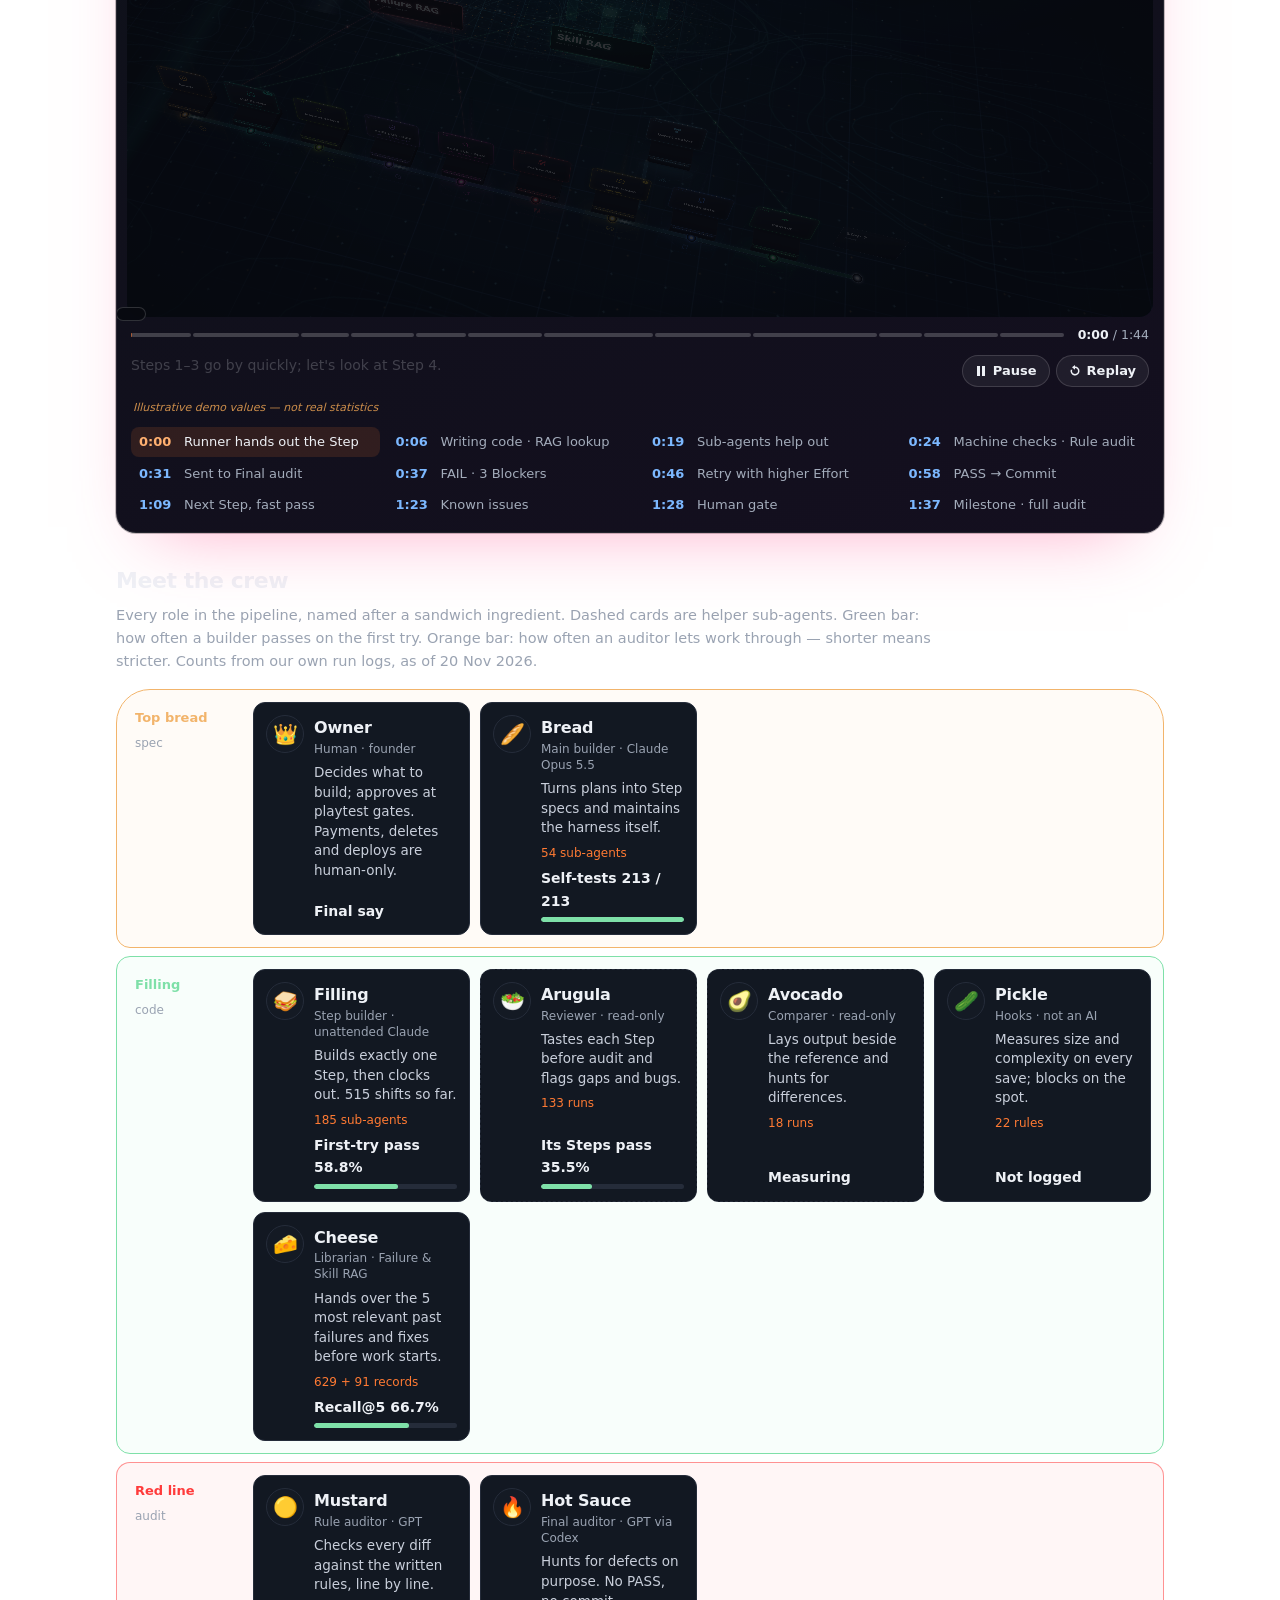
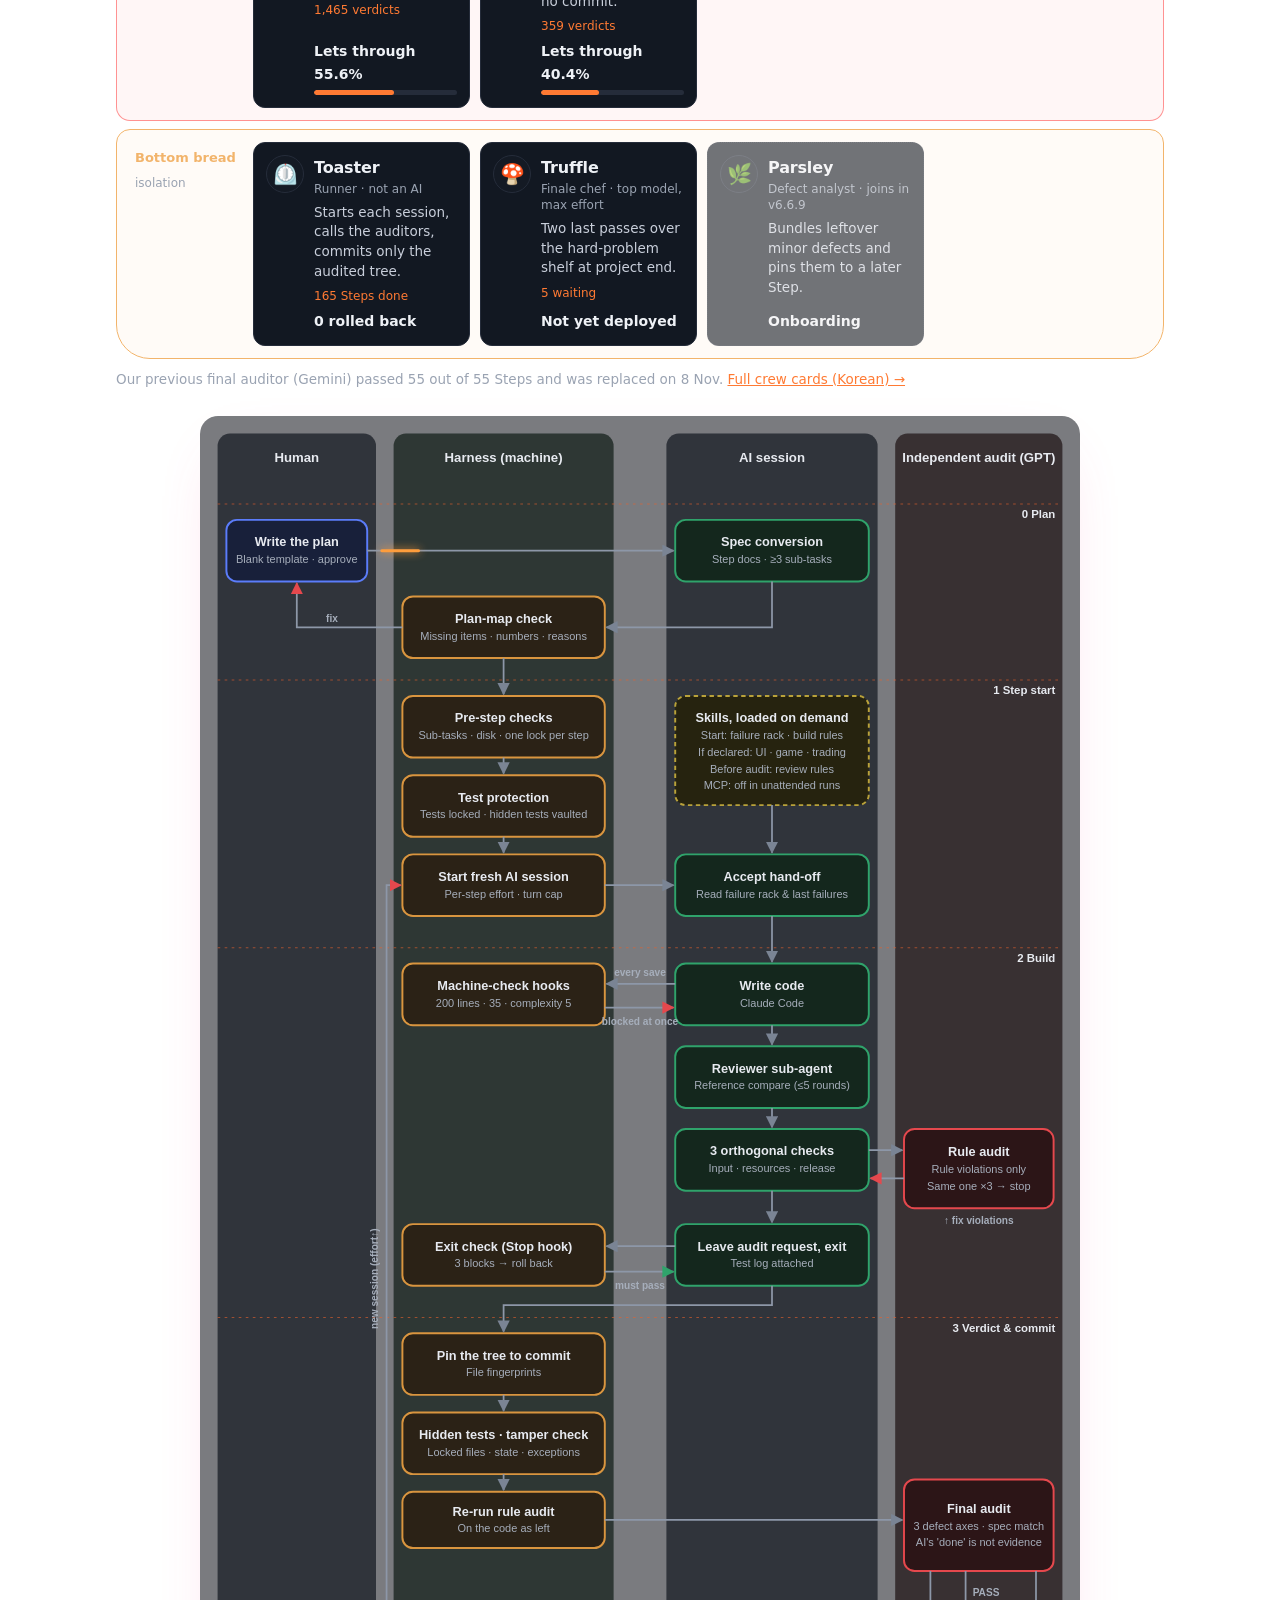
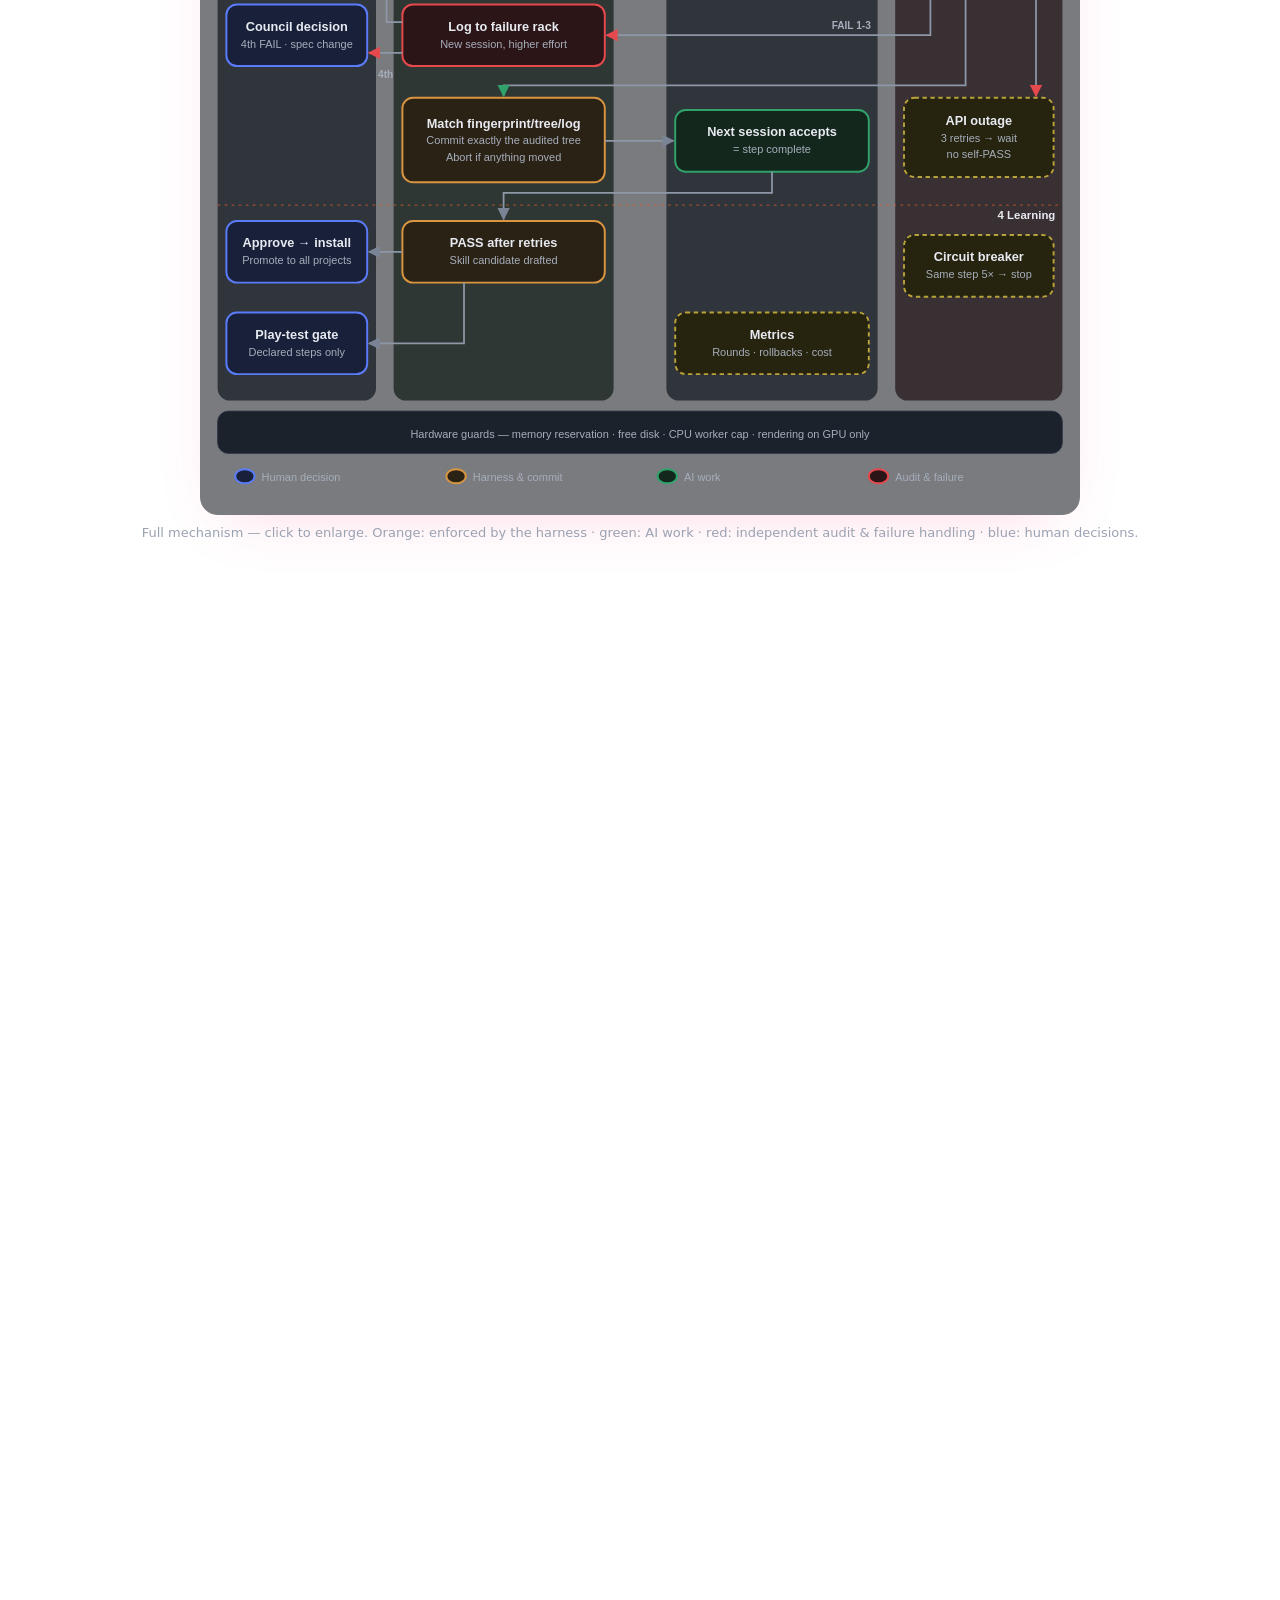
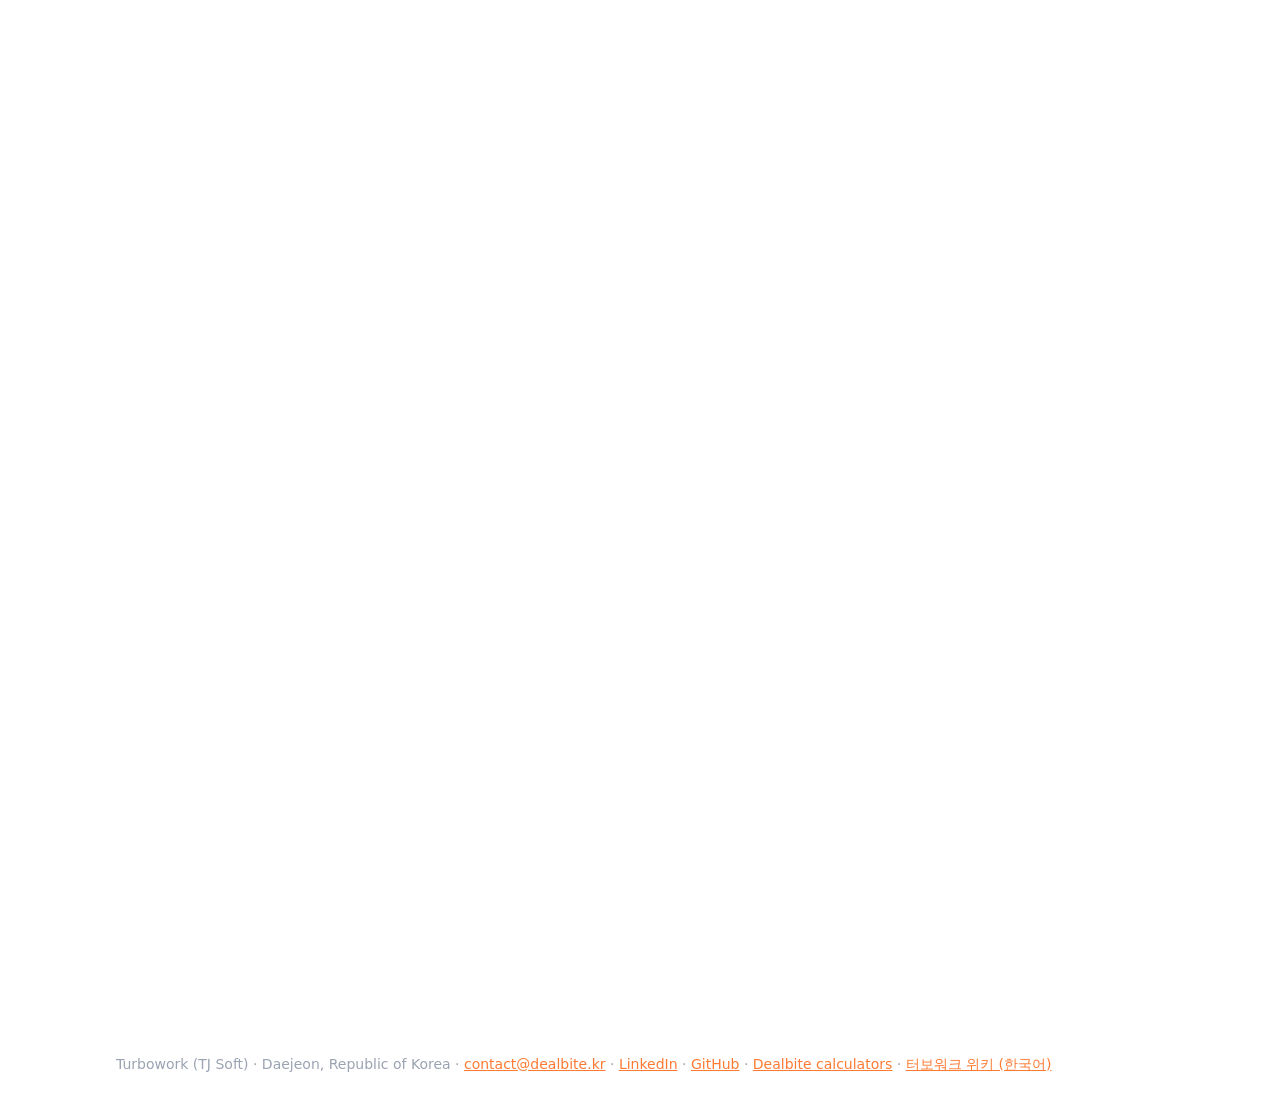
==== commit 2eea325f: "AI 팀 쪽 추가: 조직도와 AI 직원 소개(/team/) 대표 1명 + AI 에이전트 13명(Claude·GPT·Gemini) 조직도와 프로필. 모든 직원이 AI 에이전트이고 사" ====
--- a/index.html
+++ b/index.html
@@ -116,7 +116,7 @@
 </head>
 <body>
 <div class="wrap">
-<header class="top"><b>Turbowork</b><nav><a href="#why">Why</a><a href="#harness">Harness</a><a href="#stack">Stack</a><a href="#cloud">Cloud</a><a href="#portfolio">Portfolio</a><a href="#contact">Contact</a><a href="resume/en/">Resume</a><a href="wiki/">위키(한국어)</a></nav></header>
+<header class="top"><b>Turbowork</b><nav><a href="#why">Why</a><a href="#harness">Harness</a><a href="#stack">Stack</a><a href="#cloud">Cloud</a><a href="#portfolio">Portfolio</a><a href="#contact">Contact</a><a href="team/">AI Team</a><a href="resume/en/">Resume</a><a href="wiki/">위키(한국어)</a></nav></header>
 
 <div class="hero">
   <video autoplay muted loop playsinline controls preload="metadata" poster="assets/turbowork-hero.jpg" aria-label="Red-Sandwich Harness and Turbowork portfolio motion overview">
--- a/assets/pipeline-motion.css
+++ b/assets/pipeline-motion.css
@@ -21,6 +21,42 @@
 .pm.is-static .pm-ctl { display:none; }
 .pm-static-note { display:none; margin:6px 4px 0; font-size:12.5px; color:#ffb057; }
 .pm.is-static .pm-static-note { display:block; }
+
+/* 시간 막대(장면으로 나뉜 유튜브식 막대) + 장면 목록 */
+.pm-seek { display:flex; align-items:center; gap:12px; margin:8px 4px 0; }
+.pm-track { position:relative; flex:1 1 auto; min-width:0; height:20px; cursor:pointer; touch-action:none; border-radius:4px; }
+.pm-track:focus { outline:none; }
+.pm-track:focus-visible { outline:2px solid var(--pm-a); outline-offset:3px; }
+.pm-chap { position:absolute; top:8px; height:4px; transition:top .12s, height .12s; }
+.pm-chap::before, .pm-chap i { content:""; position:absolute; inset:0 2px 0 0; border-radius:2px; }
+.pm-chap::before { background:rgba(255,255,255,.2); transition:background .12s; }
+.pm-chap i { background:var(--pm-a); transform-origin:0 50%; transform:scaleX(0); }
+.pm-track:hover .pm-chap, .pm-track.is-drag .pm-chap, .pm-track:focus-visible .pm-chap { top:7px; height:6px; }
+.pm-chap.is-hover { top:5px !important; height:10px !important; }
+.pm-chap.is-hover::before { background:rgba(255,255,255,.36); }
+.pm-knob { position:absolute; top:50%; left:0; width:14px; height:14px; margin:-7px 0 0 -7px; border-radius:50%; background:var(--pm-a);
+  box-shadow:0 0 0 4px rgba(255,122,51,.22); transform:scale(0); transition:transform .12s; pointer-events:none; }
+.pm-track:hover .pm-knob, .pm-track.is-drag .pm-knob, .pm-track:focus-visible .pm-knob { transform:scale(1); }
+.pm-tip { position:absolute; bottom:24px; left:0; transform:translateX(-50%); display:flex; gap:8px; align-items:baseline; padding:6px 10px; border-radius:8px;
+  background:rgba(8,10,16,.95); border:1px solid rgba(255,255,255,.16); font-size:12.5px; line-height:1.2; white-space:nowrap; pointer-events:none; z-index:5; }
+.pm-tip b { color:#ffb070; font-weight:700; font-variant-numeric:tabular-nums; }
+.pm-time { flex:0 0 auto; font-size:12.5px; color:var(--pm-muted); font-variant-numeric:tabular-nums; }
+.pm-time b { color:var(--pm-fg); font-weight:600; }
+.pm-chlist { list-style:none; margin:10px 0 0; padding:0 4px; display:grid; grid-template-columns:repeat(auto-fill,minmax(210px,1fr)); gap:2px 8px; }
+.pm-chlist li { margin:0; min-width:0; }
+.pm-chlist button { appearance:none; width:100%; display:flex; gap:10px; align-items:baseline; padding:6px 8px; border:0; border-radius:8px; background:transparent;
+  color:var(--pm-muted); font:inherit; font-size:13px; line-height:1.35; text-align:left; cursor:pointer; transition:background .15s, color .15s; }
+.pm-chlist button:hover { background:rgba(255,255,255,.06); color:var(--pm-fg); }
+.pm-chlist button:focus-visible { outline:2px solid var(--pm-a); outline-offset:1px; }
+.pm-chlist time { flex:0 0 auto; min-width:2.7em; color:#7cb8ff; font-weight:600; font-variant-numeric:tabular-nums; }
+.pm-chlist button[aria-current] { background:rgba(255,122,51,.13); color:var(--pm-fg); }
+.pm-chlist button[aria-current] time { color:#ffb070; }
+.pm.is-static .pm-seek, .pm.is-static .pm-chlist { display:none; }
+@media (max-width:640px) {
+  .pm-chlist { grid-template-columns:1fr 1fr; gap:0 4px; padding:0; }
+  .pm-chlist button { gap:6px; padding:5px 6px; font-size:12.5px; }
+  .pm-chlist time { min-width:2.4em; }
+}
 
 /* ---------- 무대 ---------- */
 .pm3-stage { position:relative; overflow:hidden; border-radius:14px; contain:layout paint;
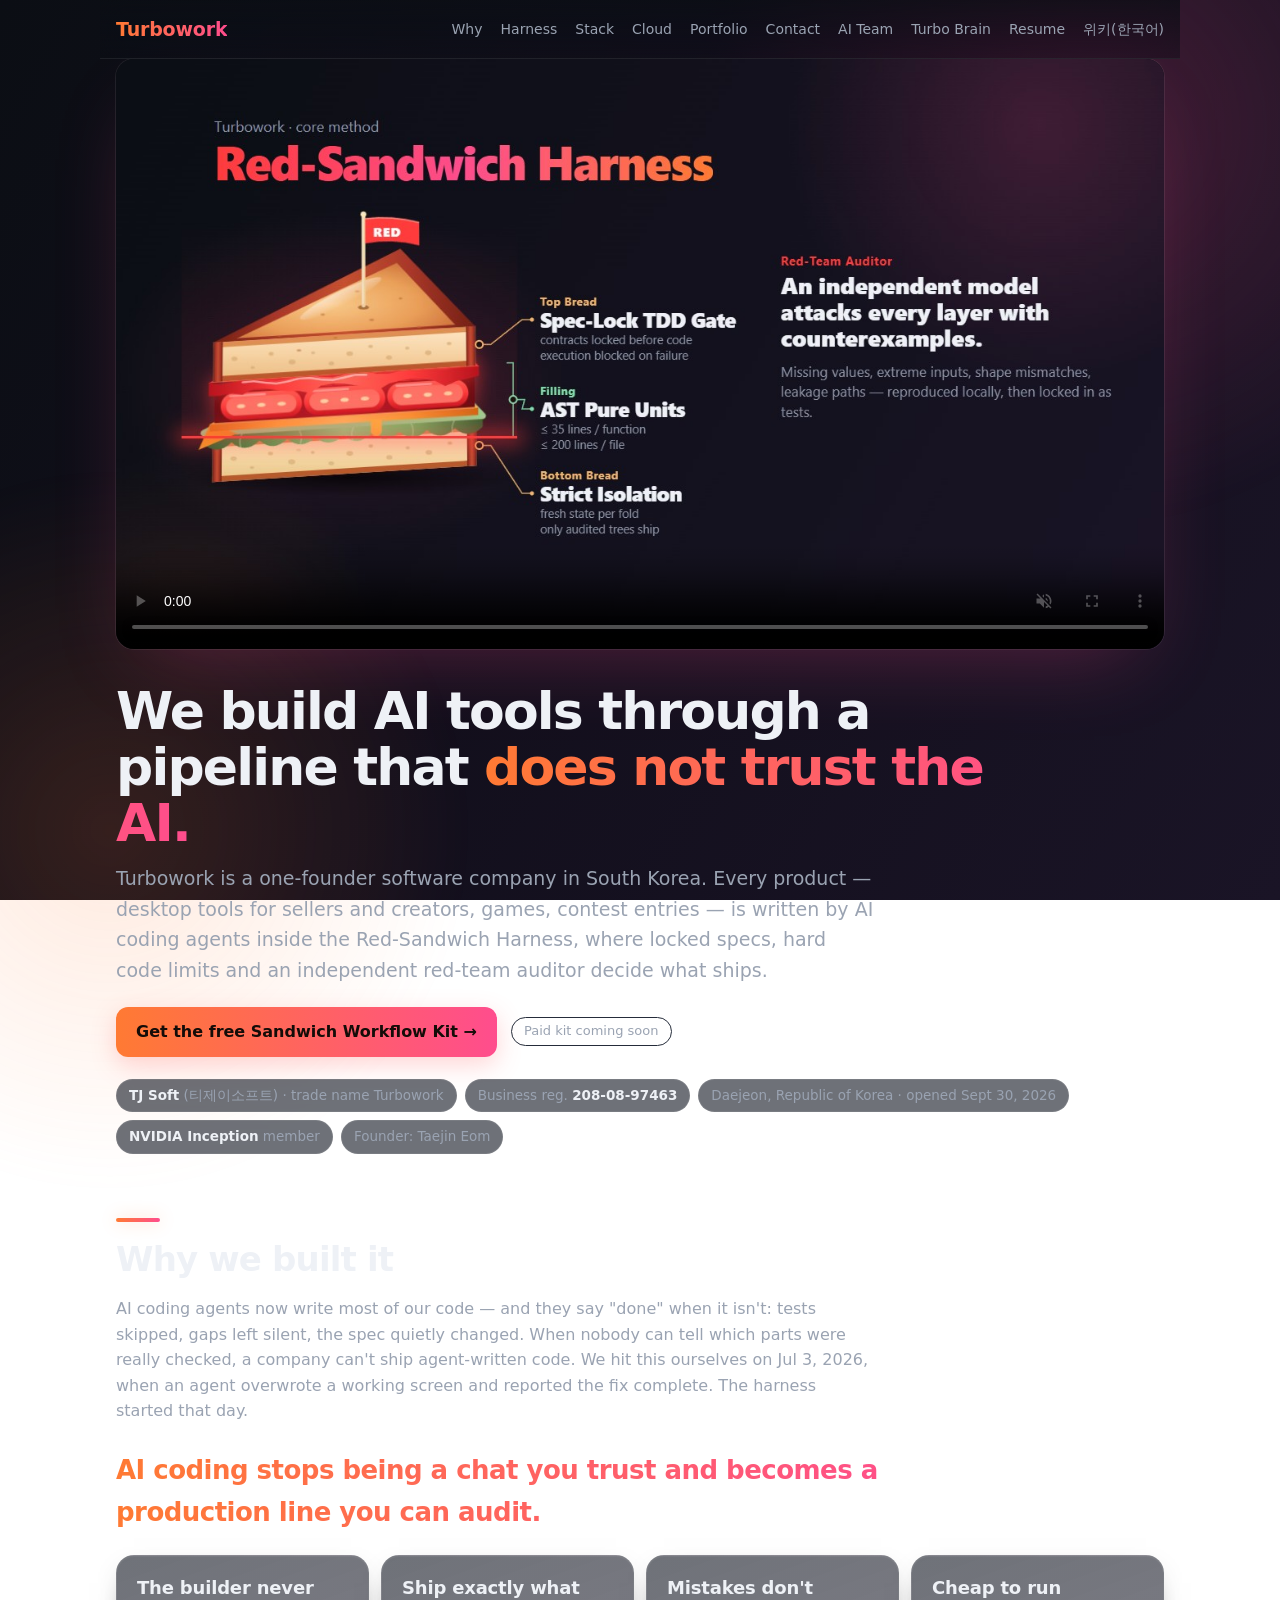
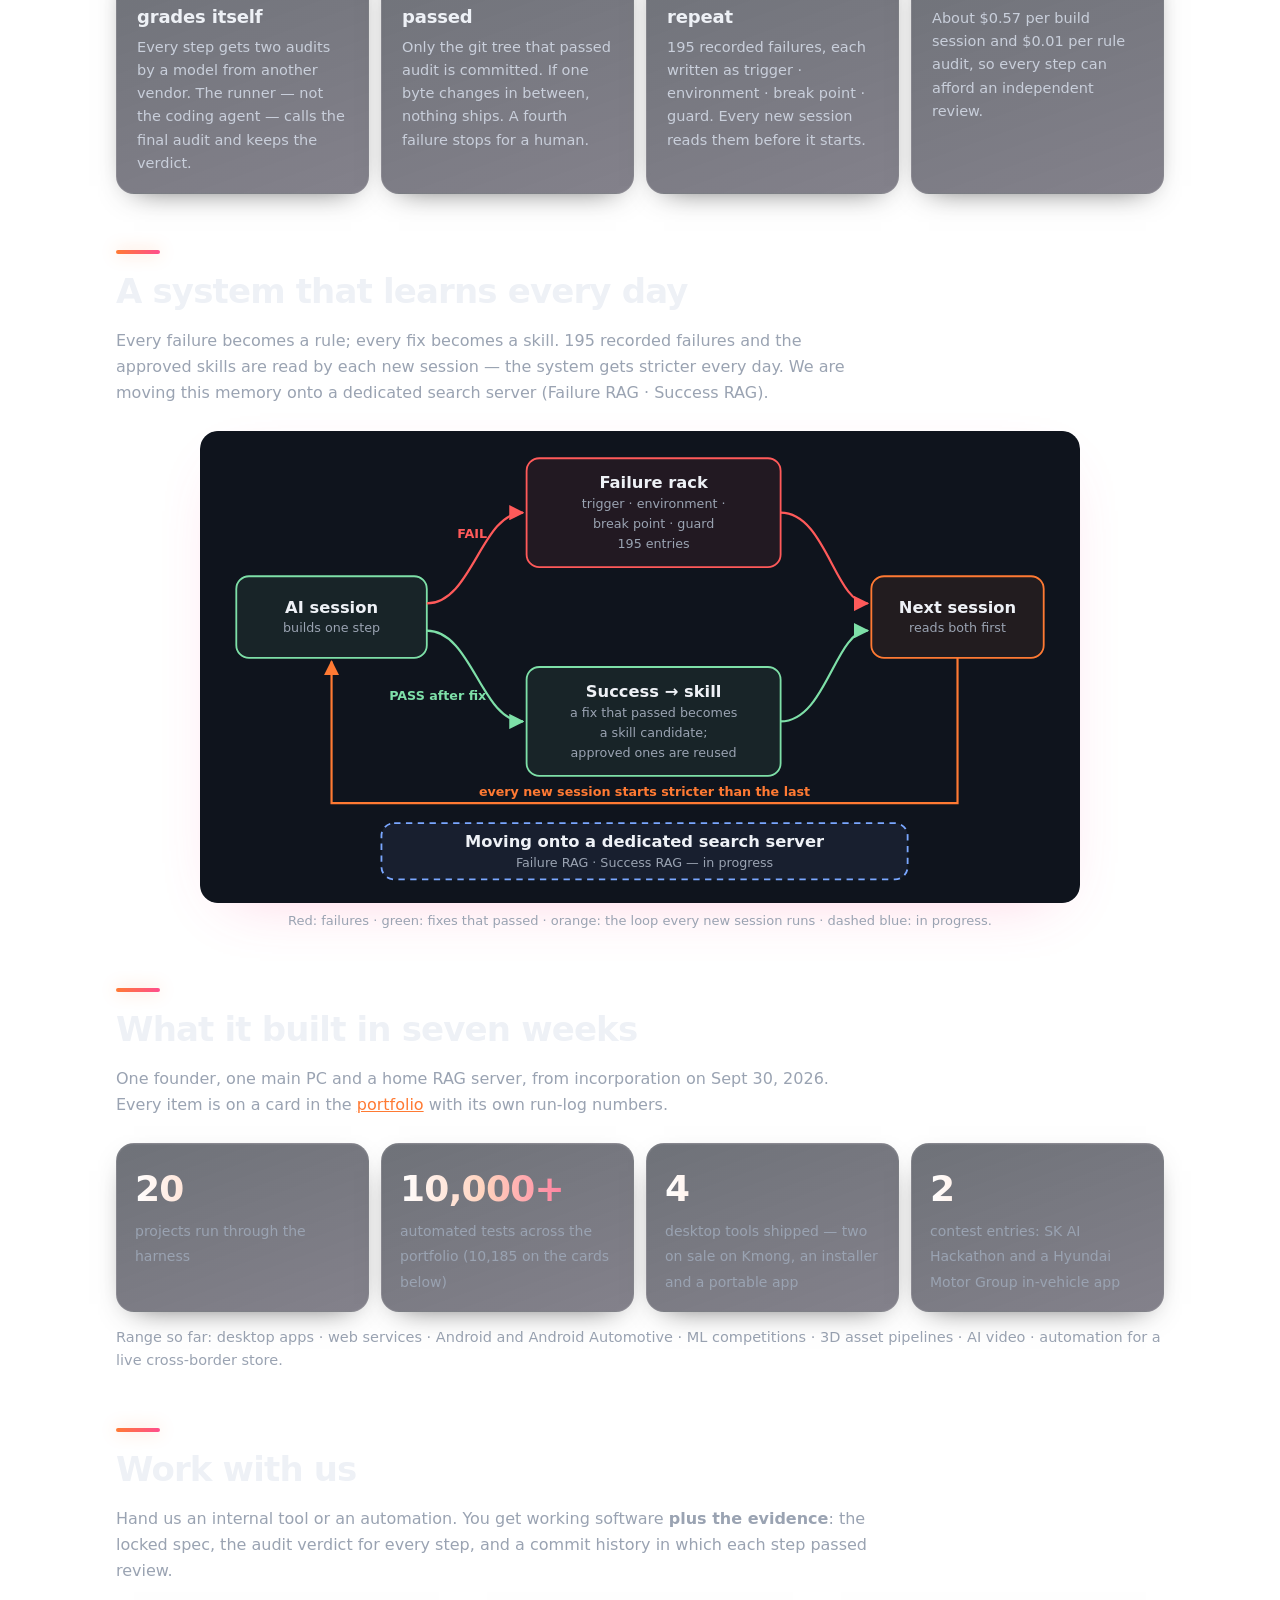
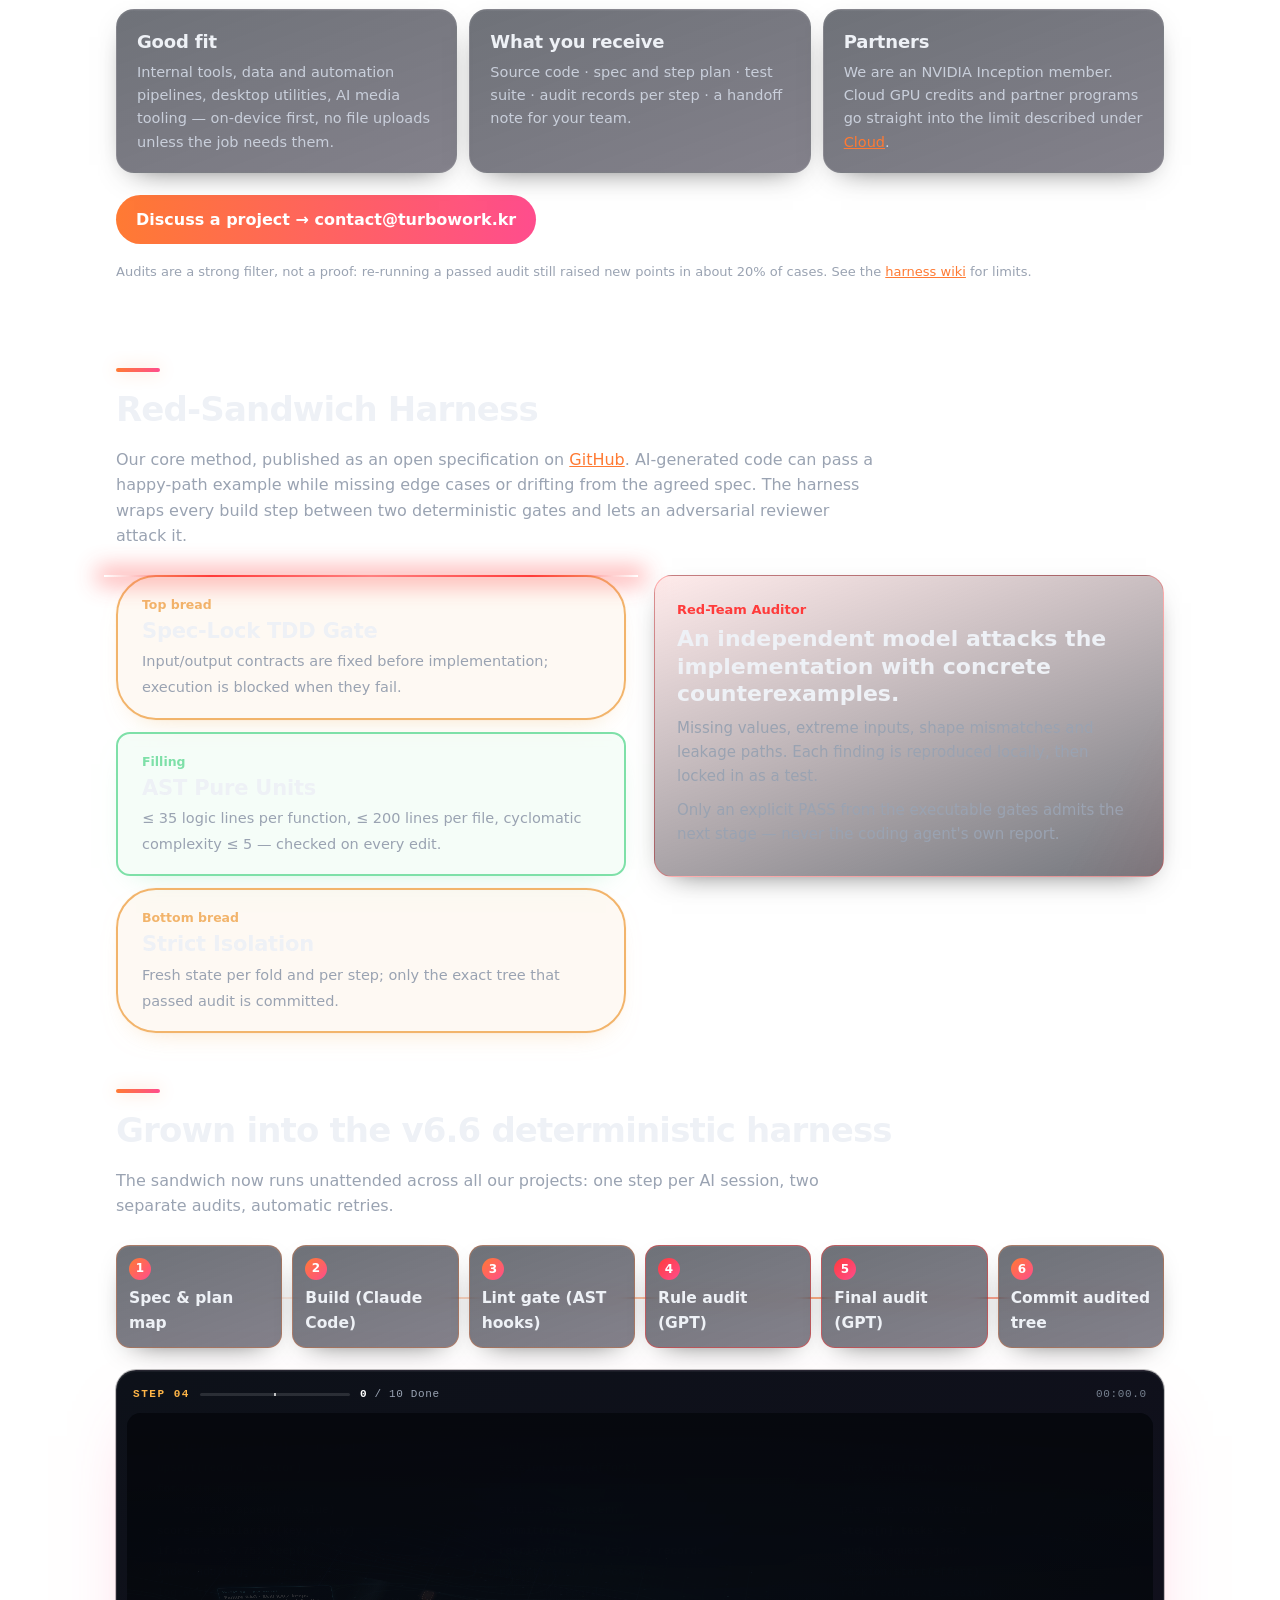
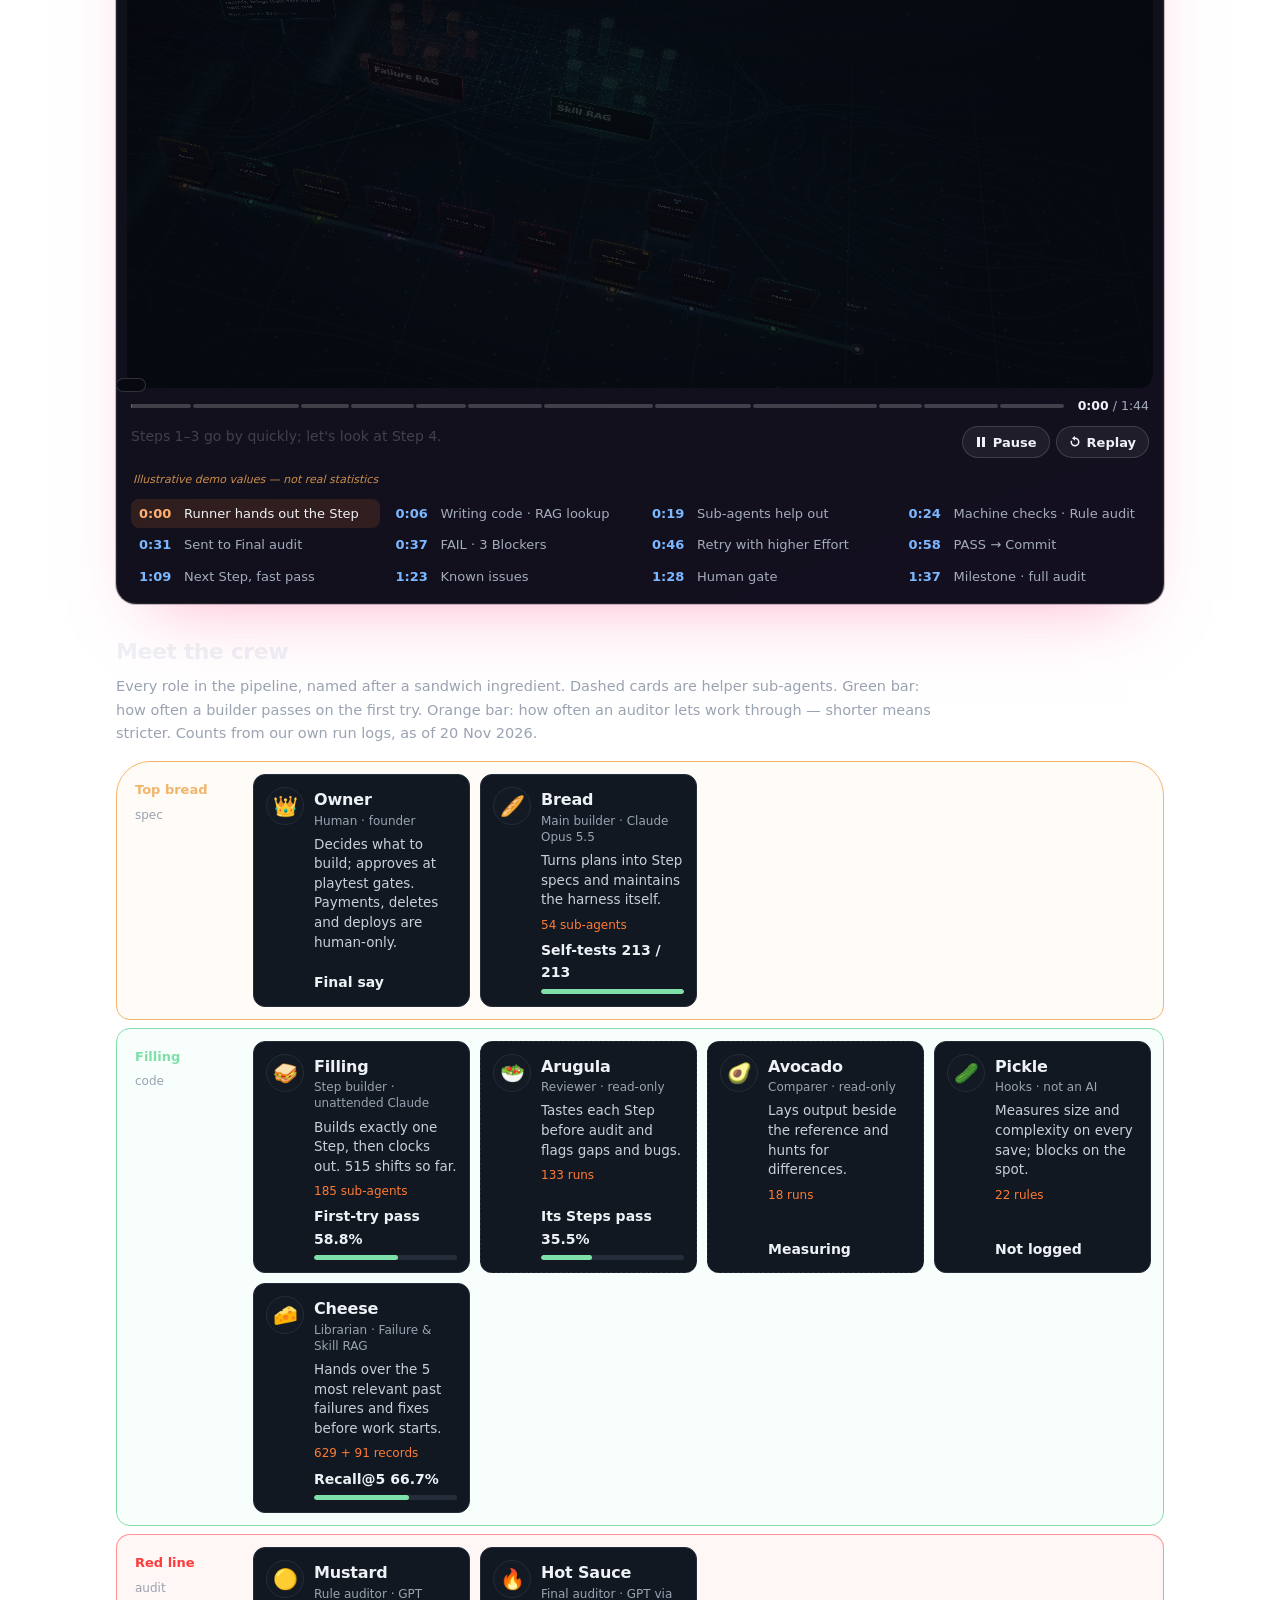
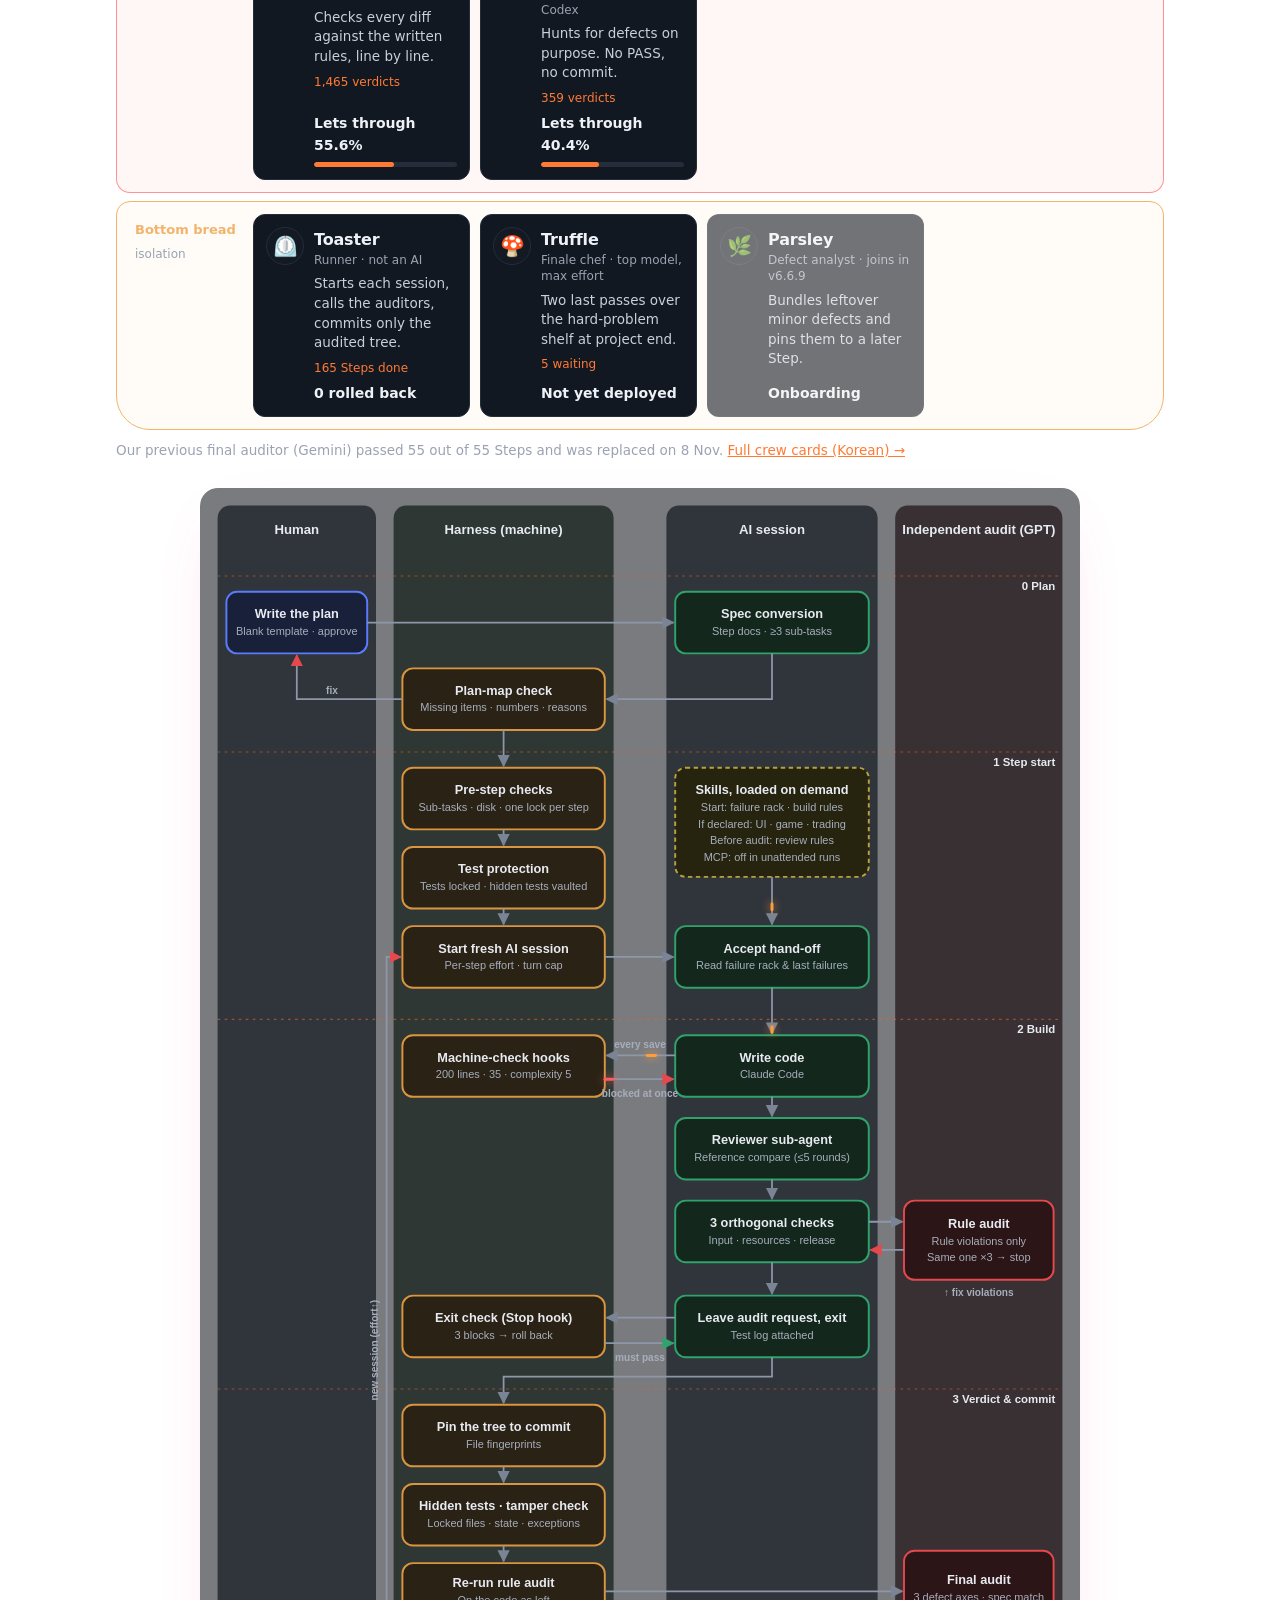
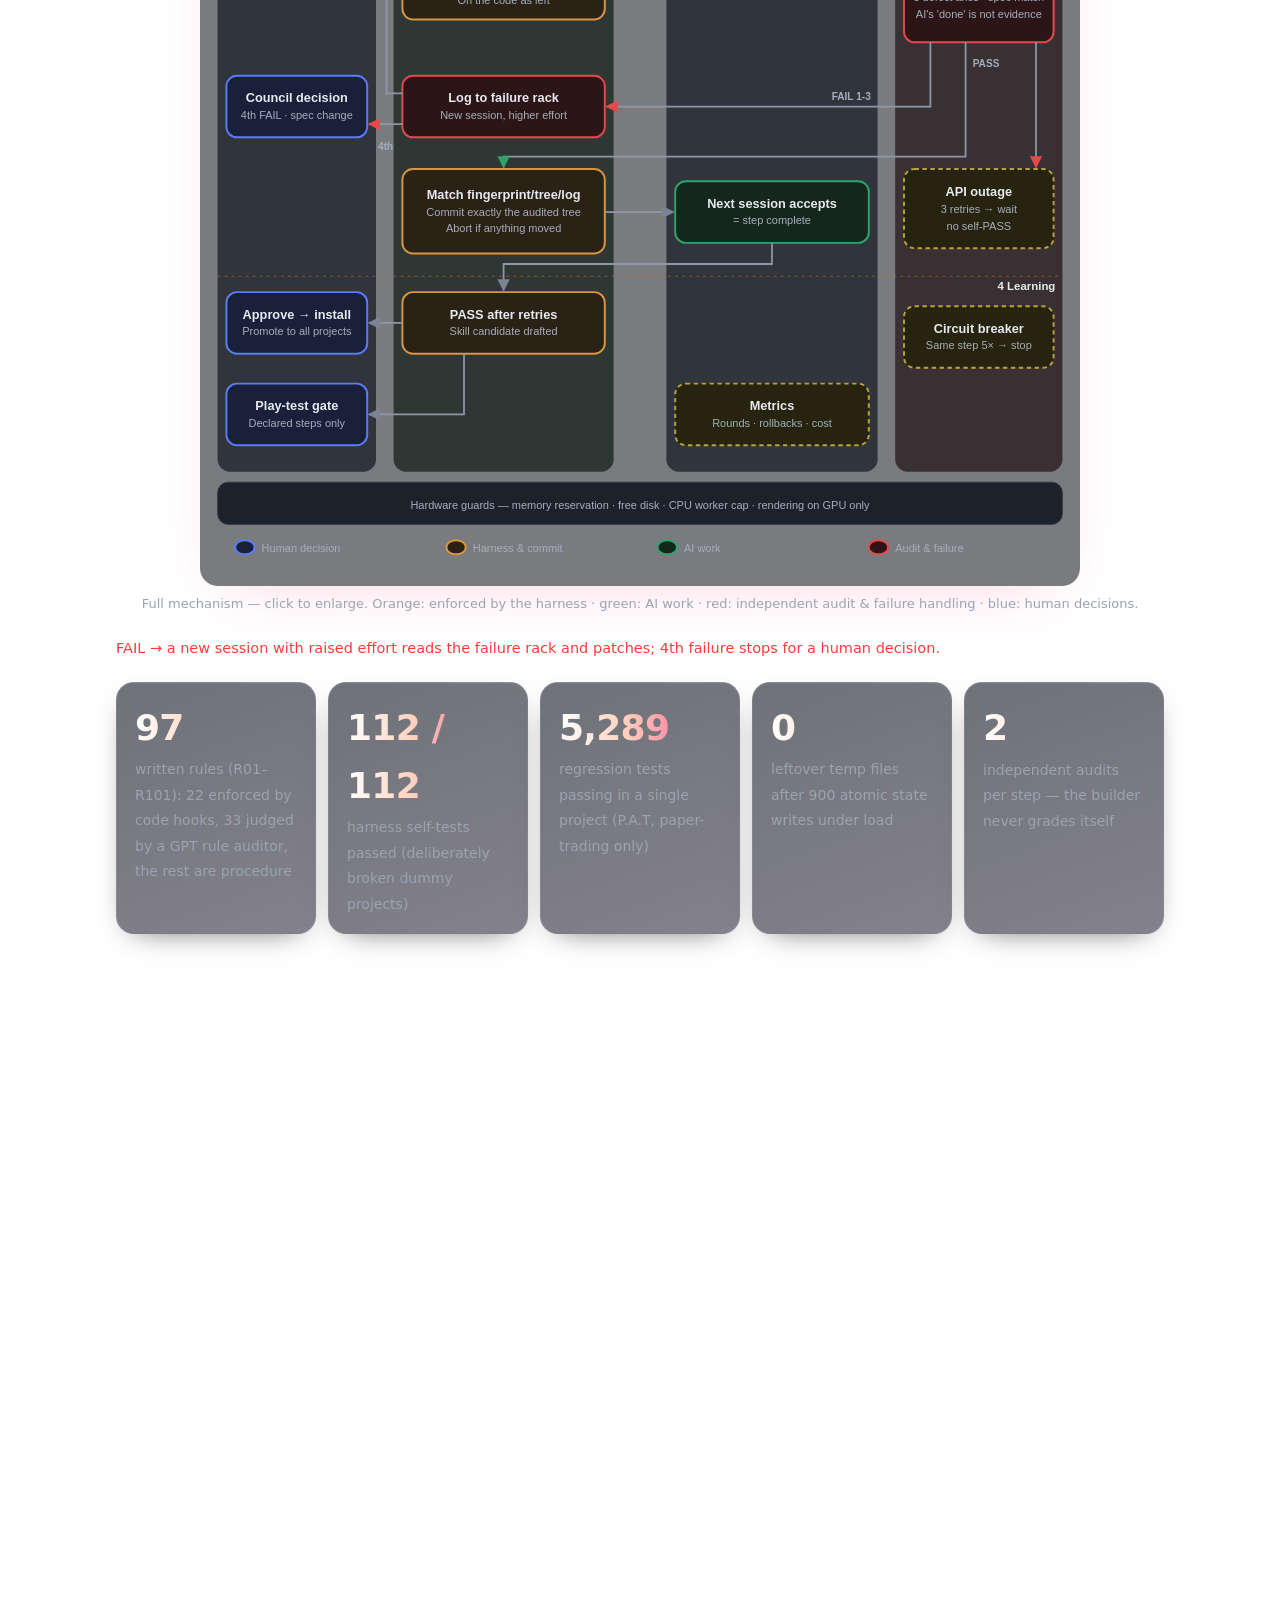
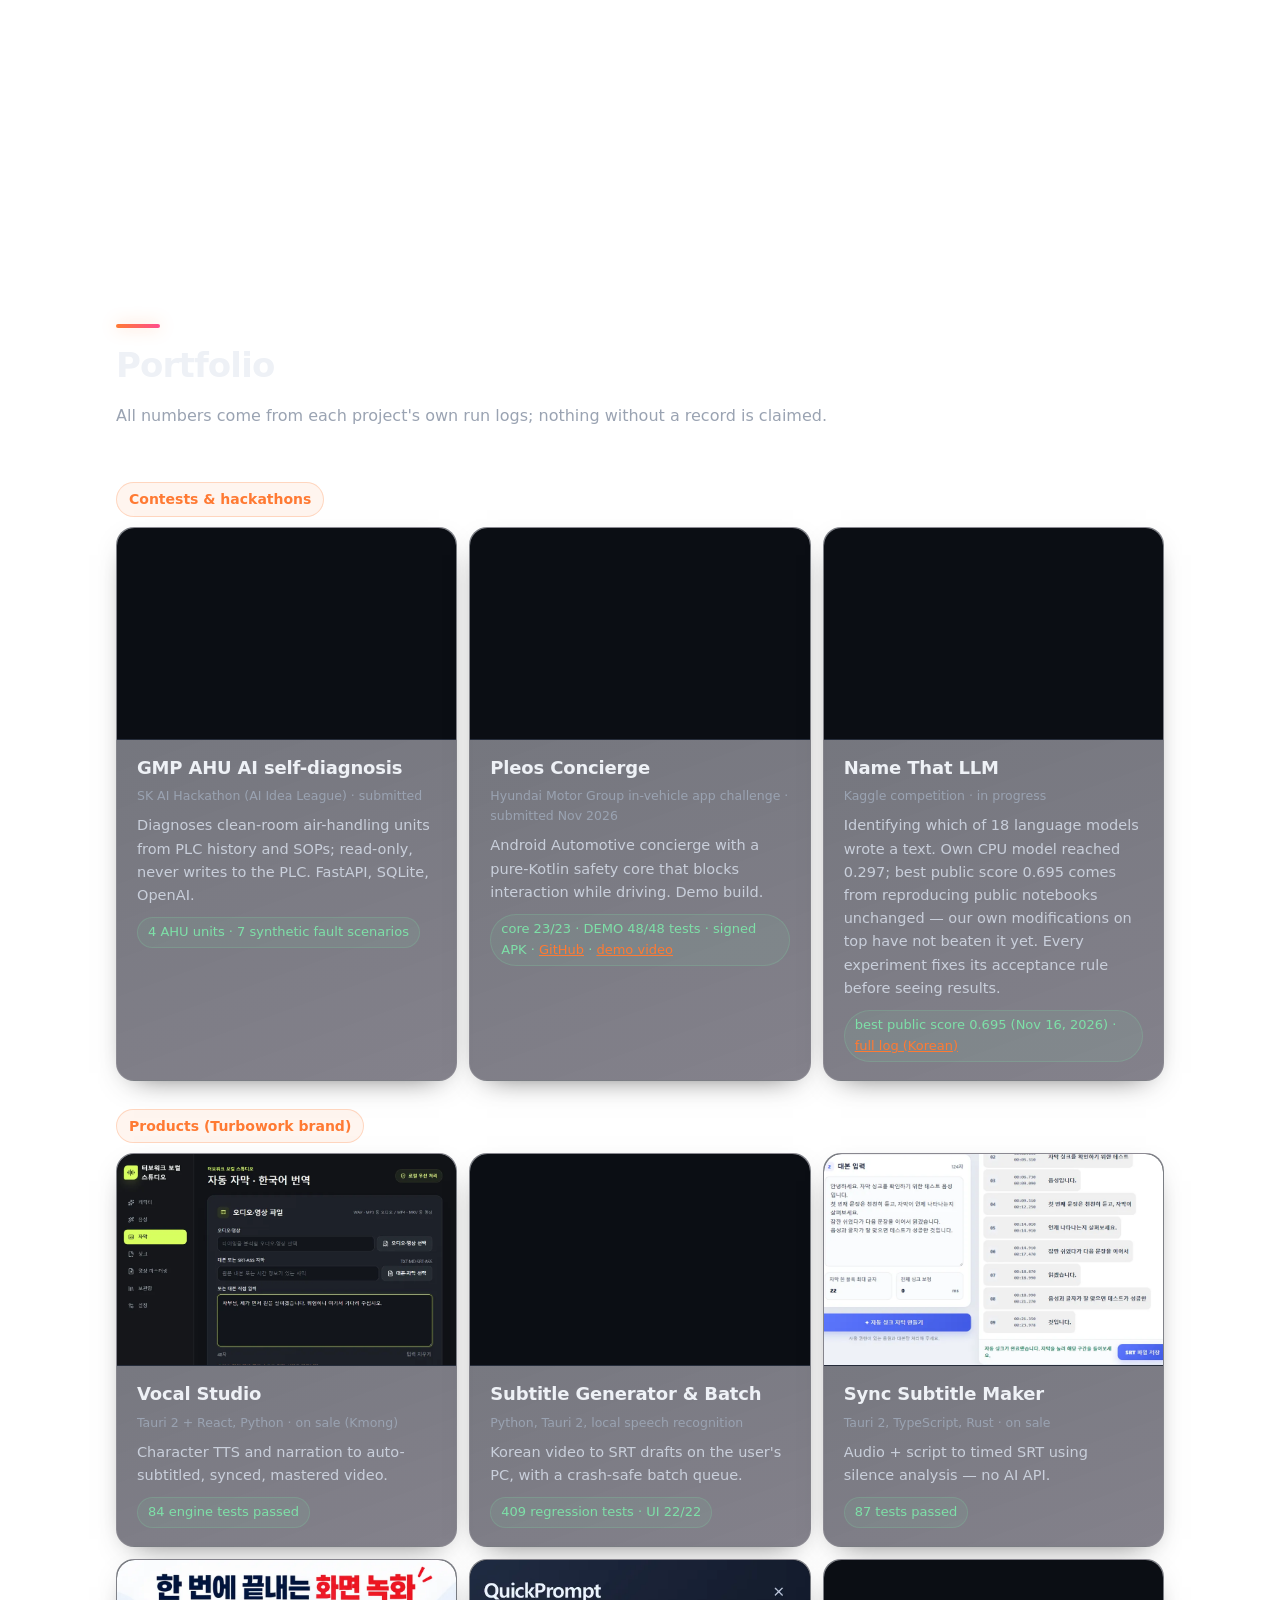
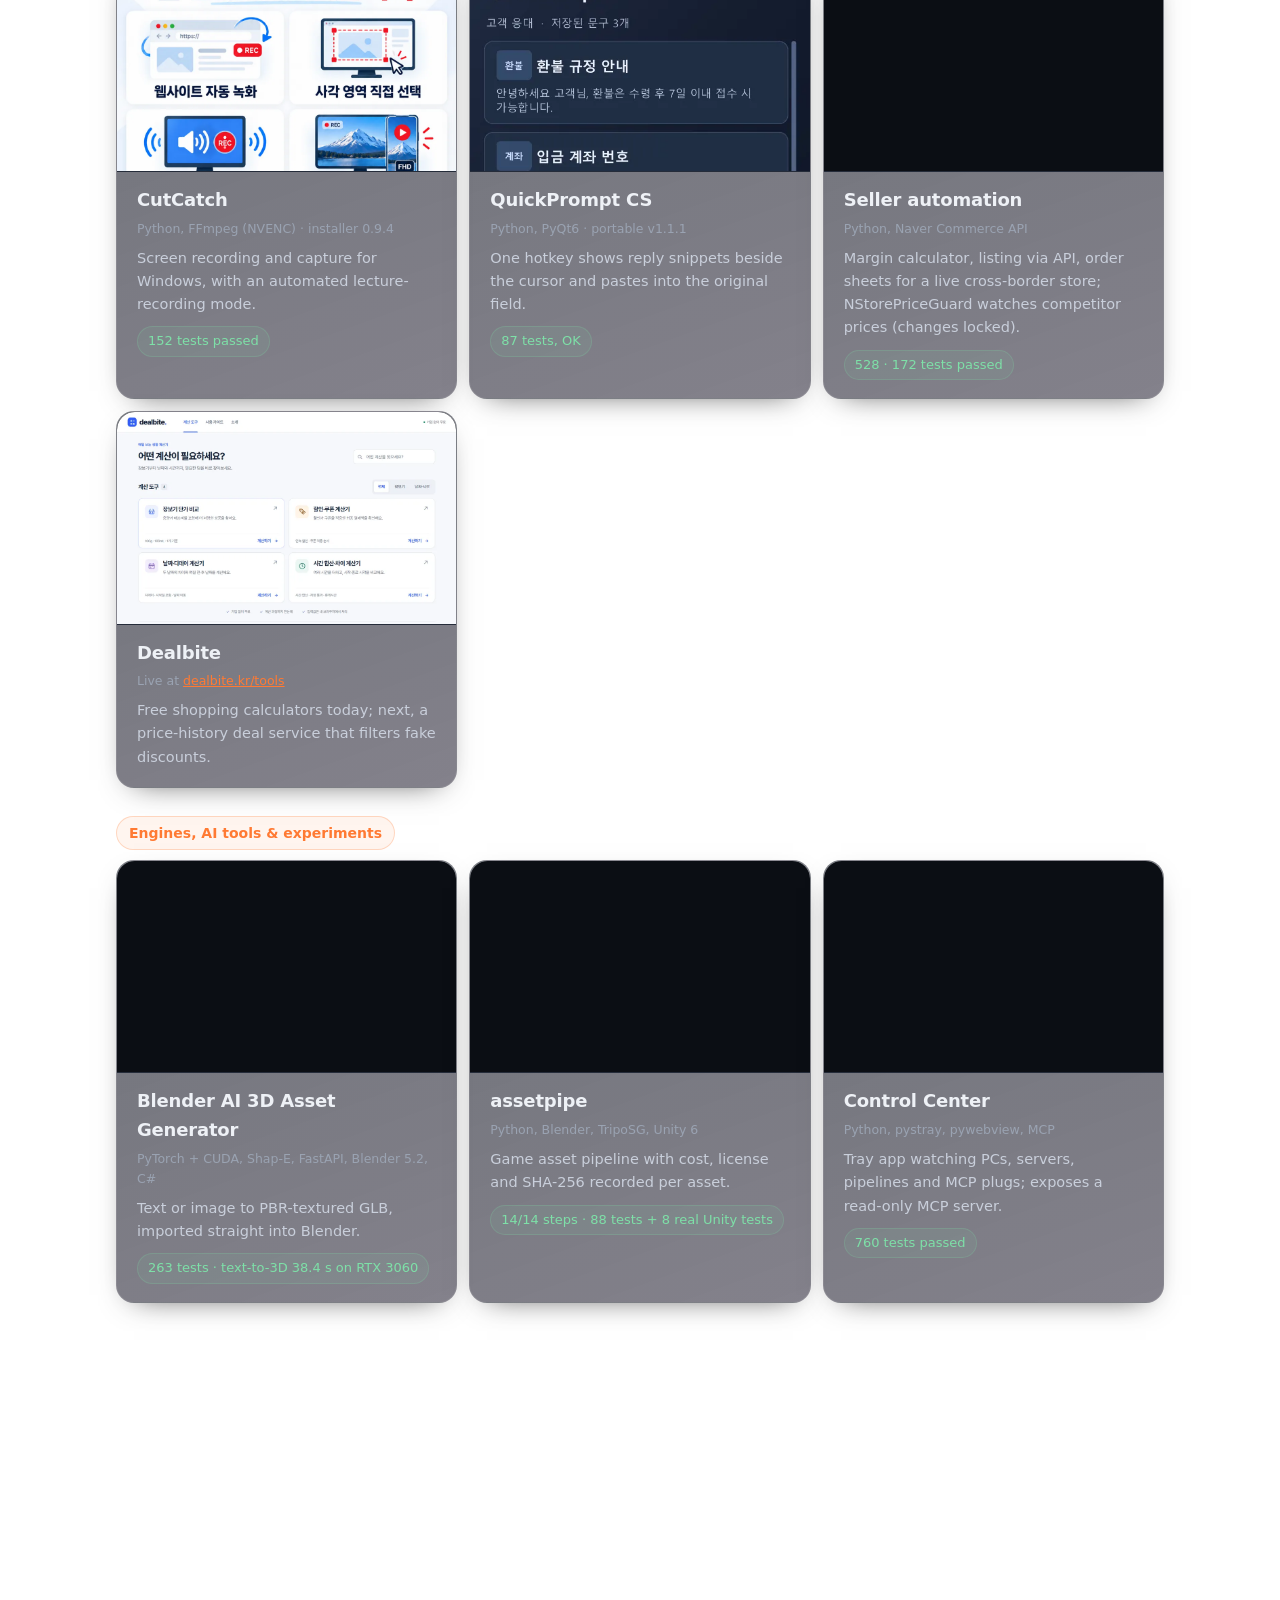
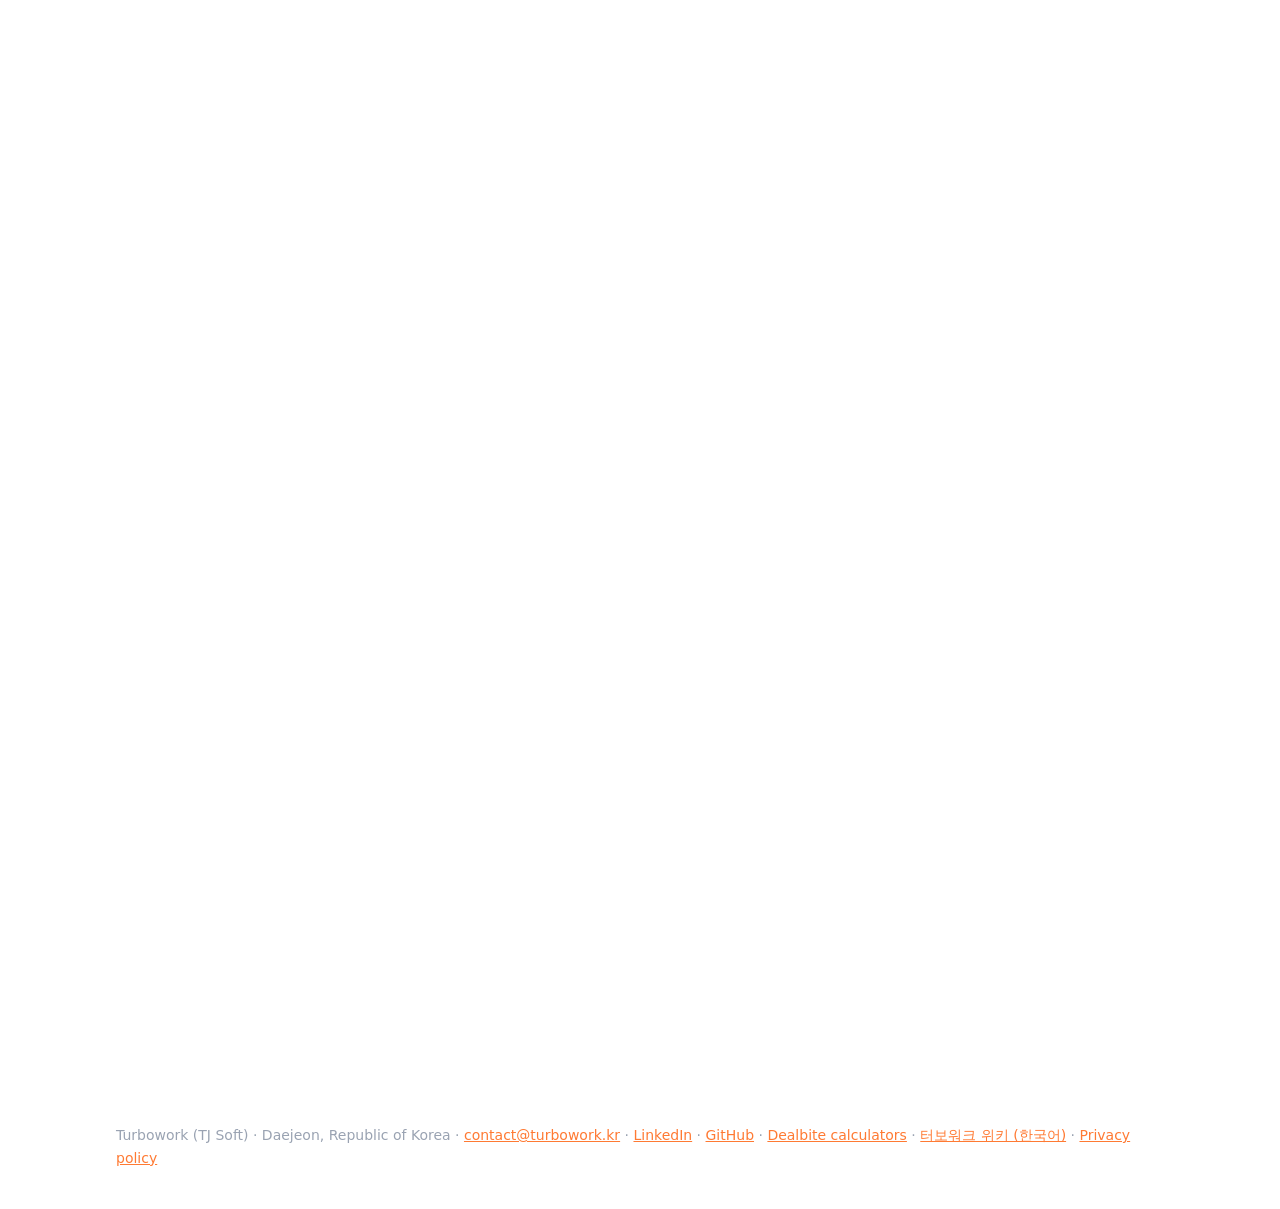
==== commit 2d8acb3c: "Turbo Brain: growing synapses, traveling signals, subtle breathing Co-Authored-By: Claude Opus 5.5 <" ====
--- a/index.html
+++ b/index.html
@@ -108,15 +108,20 @@
 .crew-c u.o::after { background:var(--a); }
 .crew-more { font-size:13.5px; color:var(--muted); margin:10px 0 0; }
 @media (max-width:760px) { .crew-lane { grid-template-columns:1fr; gap:6px; } .crew-tag { display:flex; gap:8px; align-items:baseline; padding:2px 4px; } }
+.kitcta { display:flex; flex-wrap:wrap; gap:10px 14px; align-items:center; margin:22px 0 0; }
+.kitcta a { display:inline-block; padding:12px 20px; border-radius:12px; font-weight:700; text-decoration:none; }
+.kitcta a.go { color:#140c08; background:linear-gradient(90deg,var(--a),var(--b)); box-shadow:0 8px 24px rgba(255,90,90,.25); }
+.kitcta a:focus-visible { outline:3px solid var(--fg); outline-offset:3px; }
+.kitcta span { font-size:13px; color:var(--muted); border:1px solid var(--line); border-radius:99px; padding:3px 12px; }
 </style>
 <link rel="stylesheet" href="assets/upgrade.css">
 <link rel="stylesheet" href="assets/pipeline-motion.css">
-<script type="application/ld+json">{"@context": "https://schema.org", "@type": "Organization", "name": "Turbowork", "alternateName": ["터보워크", "티제이소프트", "TJ Soft"], "url": "https://turbowork.kr/", "logo": "https://turbowork.kr/assets/icon.png", "foundingDate": "2026-09-30", "founder": {"@type": "Person", "name": "Taejin Eom", "alternateName": "엄태진"}, "address": {"@type": "PostalAddress", "addressLocality": "Daejeon", "addressCountry": "KR"}, "sameAs": ["https://www.linkedin.com/in/taejin-eom-594b6244b/", "https://github.com/jjangkjy5607-dev/red-sandwich-harness", "https://turboworkai.gumroad.com/l/sandwich-workflow-kit"], "description": "Turbowork (TJ Soft) is a one-founder AI software company in Daejeon, South Korea, building AI tools through the Red-Sandwich Harness, an audit-gated AI development pipeline.", "email": "contact@dealbite.kr"}</script>
+<script type="application/ld+json">{"@context": "https://schema.org", "@type": "Organization", "name": "Turbowork", "alternateName": ["터보워크", "티제이소프트", "TJ Soft"], "url": "https://turbowork.kr/", "logo": "https://turbowork.kr/assets/icon.png", "foundingDate": "2026-09-30", "founder": {"@type": "Person", "name": "Taejin Eom", "alternateName": "엄태진"}, "address": {"@type": "PostalAddress", "addressLocality": "Daejeon", "addressCountry": "KR"}, "sameAs": ["https://www.linkedin.com/in/taejin-eom-594b6244b/", "https://github.com/jjangkjy5607-dev/red-sandwich-harness", "https://turboworkai.gumroad.com/l/sandwich-workflow-kit"], "description": "Turbowork (TJ Soft) is a one-founder AI software company in Daejeon, South Korea, building AI tools through the Red-Sandwich Harness, an audit-gated AI development pipeline.", "email": "contact@turbowork.kr"}</script>
 <script type="application/ld+json">{"@context": "https://schema.org", "@type": "WebSite", "name": "Turbowork", "alternateName": ["터보워크", "TJ Soft"], "url": "https://turbowork.kr/"}</script>
 </head>
 <body>
 <div class="wrap">
-<header class="top"><b>Turbowork</b><nav><a href="#why">Why</a><a href="#harness">Harness</a><a href="#stack">Stack</a><a href="#cloud">Cloud</a><a href="#portfolio">Portfolio</a><a href="#contact">Contact</a><a href="team/">AI Team</a><a href="resume/en/">Resume</a><a href="wiki/">위키(한국어)</a></nav></header>
+<header class="top"><b>Turbowork</b><nav><a href="#why">Why</a><a href="#harness">Harness</a><a href="#stack">Stack</a><a href="#cloud">Cloud</a><a href="#portfolio">Portfolio</a><a href="#contact">Contact</a><a href="team/">AI Team</a><a href="brain/">Turbo Brain</a><a href="resume/en/">Resume</a><a href="wiki/">위키(한국어)</a></nav></header>
 
 <div class="hero">
   <video autoplay muted loop playsinline controls preload="metadata" poster="assets/turbowork-hero.jpg" aria-label="Red-Sandwich Harness and Turbowork portfolio motion overview">
@@ -126,6 +131,7 @@
   <p class="lead">Turbowork is a one-founder software company in South Korea. Every product — desktop tools for sellers and creators,
     games, contest entries — is written by AI coding agents inside the Red-Sandwich Harness, where locked specs, hard code limits
     and an independent red-team auditor decide what ships.</p>
+  <p class="kitcta"><a class="go" href="https://turboworkai.gumroad.com/l/sandwich-workflow-kit?utm_source=turbowork&amp;utm_medium=site&amp;utm_campaign=kit_free" target="_blank" rel="noopener">Get the free Sandwich Workflow Kit →</a><span>Paid kit coming soon</span></p>
   <ul class="facts">
     <li><b>TJ Soft</b> (티제이소프트) · trade name Turbowork</li>
     <li>Business reg. <b>208-08-97463</b></li>
@@ -172,7 +178,7 @@
     <div class="card"><h3>What you receive</h3><p>Source code · spec and step plan · test suite · audit records per step · a handoff note for your team.</p></div>
     <div class="card"><h3>Partners</h3><p>We are an NVIDIA Inception member. Cloud GPU credits and partner programs go straight into the limit described under <a href="#cloud">Cloud</a>.</p></div>
   </div>
-  <p class="why-cta"><a class="why-btn" href="mailto:contact@dealbite.kr?subject=Project%20inquiry">Discuss a project → contact@dealbite.kr</a></p>
+  <p class="why-cta"><a class="why-btn" href="mailto:contact@turbowork.kr?subject=Project%20inquiry">Discuss a project → contact@turbowork.kr</a></p>
   <p class="note">Audits are a strong filter, not a proof: re-running a passed audit still raised new points in about 20% of cases. See the <a href="wiki/harness/">harness wiki</a> for limits.</p>
 </section>
 
@@ -284,7 +290,7 @@
   <p>Everything above was built and run on a small home setup: one main desktop (RTX 3060 12 GB, i5-12400F, 32 GB RAM), a separate RAG server for failure and skill records (Ryzen 5 2400G, 8 GB RAM, 120 GB SSD + 2 × 4 TB HDD), and four monitors — three 24-inch on the main PC, one on the RAG server as a live status board. Code is fine; graphics are not.
     A lip-sync model alone needs ~11 GB, so heavy jobs queue one at a time through our own memory guard.
     With cloud GPUs and credits we would render full-length virtual-singer videos, batch seller videos, and generate 3D assets at full quality.</p>
-  <p class="note">Partners and cloud programs: <a href="mailto:contact@dealbite.kr?subject=Partnership">contact@dealbite.kr</a></p>
+  <p class="note">Partners and cloud programs: <a href="mailto:contact@turbowork.kr?subject=Partnership">contact@turbowork.kr</a></p>
 </section>
 
 <section id="portfolio">
@@ -341,11 +347,12 @@
 
 
 <footer id="contact">
-  Turbowork (TJ Soft) · Daejeon, Republic of Korea · <a href="mailto:contact@dealbite.kr">contact@dealbite.kr</a> ·
+  Turbowork (TJ Soft) · Daejeon, Republic of Korea · <a href="mailto:contact@turbowork.kr">contact@turbowork.kr</a> ·
   <a href="https://www.linkedin.com/in/taejin-eom-594b6244b/" target="_blank" rel="noopener">LinkedIn</a> ·
   <a href="https://github.com/jjangkjy5607-dev/red-sandwich-harness" target="_blank" rel="noopener">GitHub</a> ·
   <a href="https://dealbite.kr/tools/">Dealbite calculators</a> ·
-  <a href="wiki/">터보워크 위키 (한국어)</a>
+  <a href="wiki/">터보워크 위키 (한국어)</a> ·
+  <a href="privacy/">Privacy policy</a>
 </footer>
 </div>
 <script src="assets/upgrade.js" defer></script>
